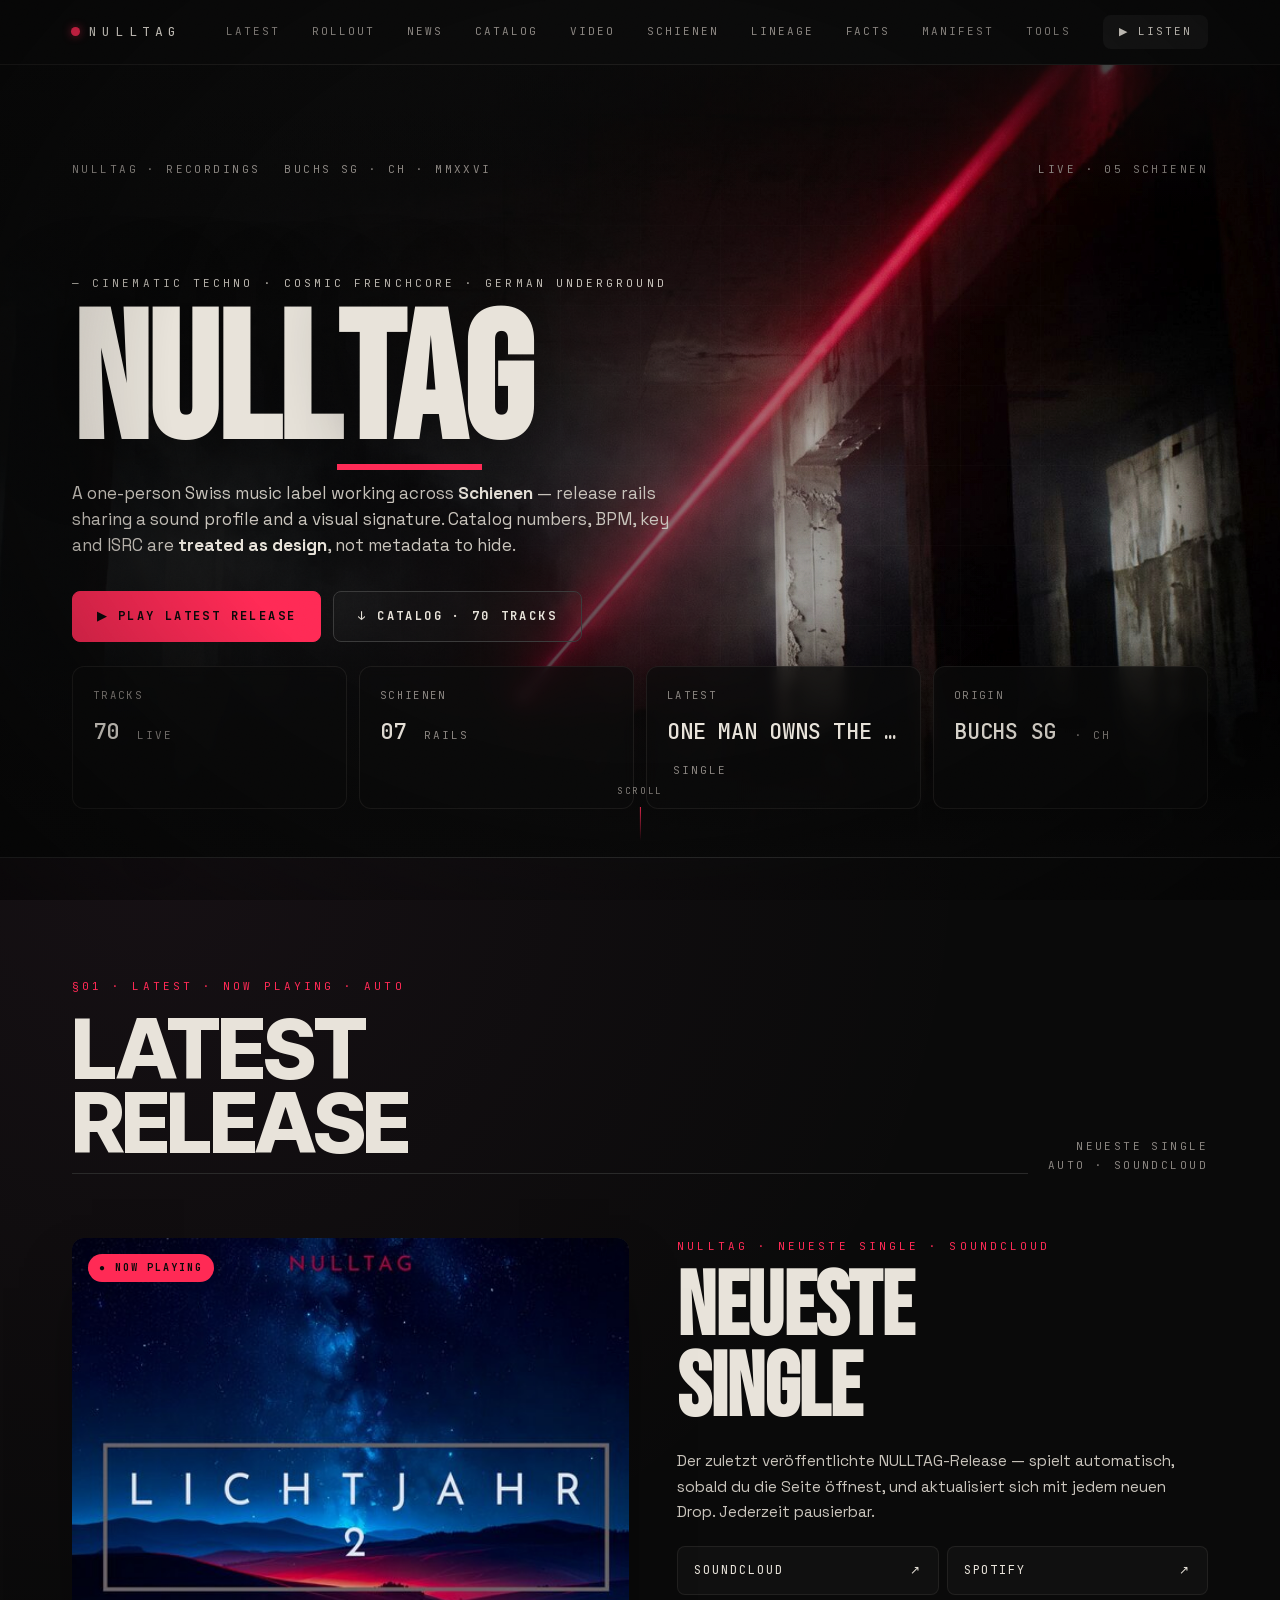
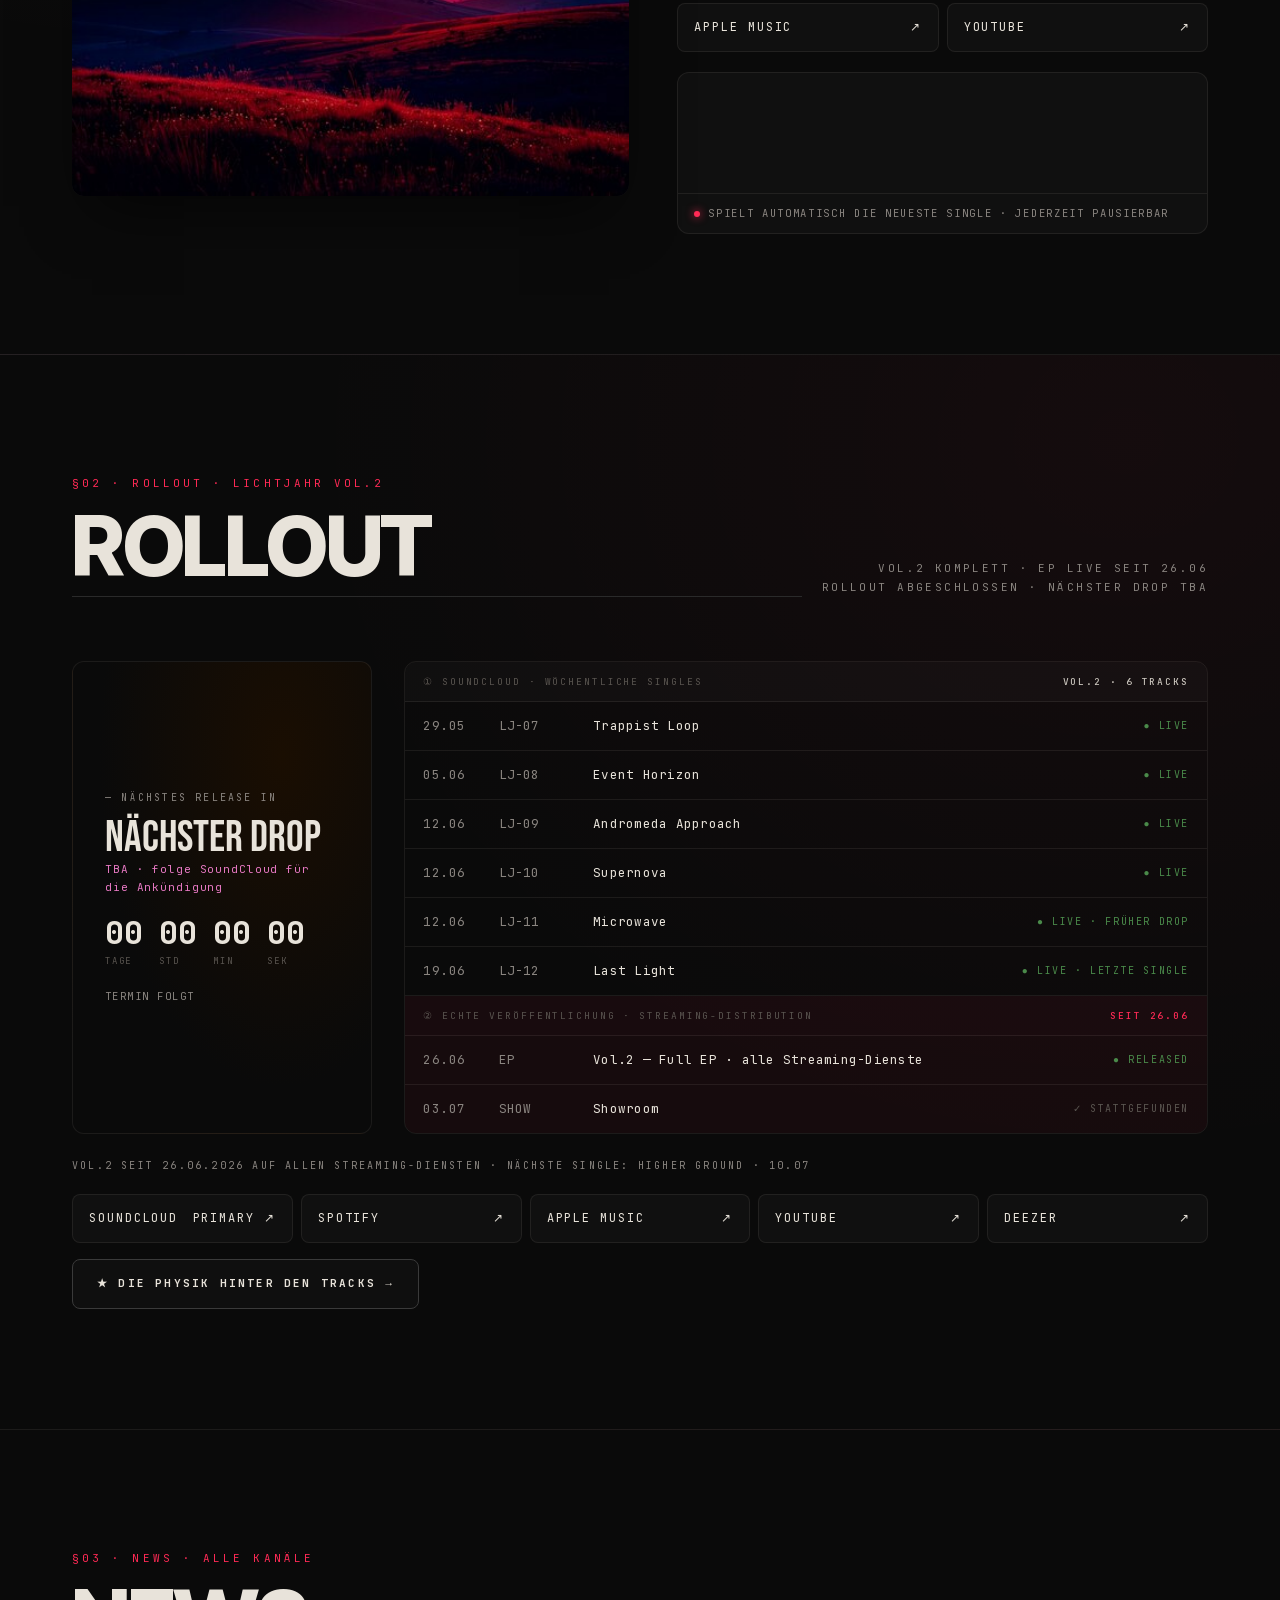
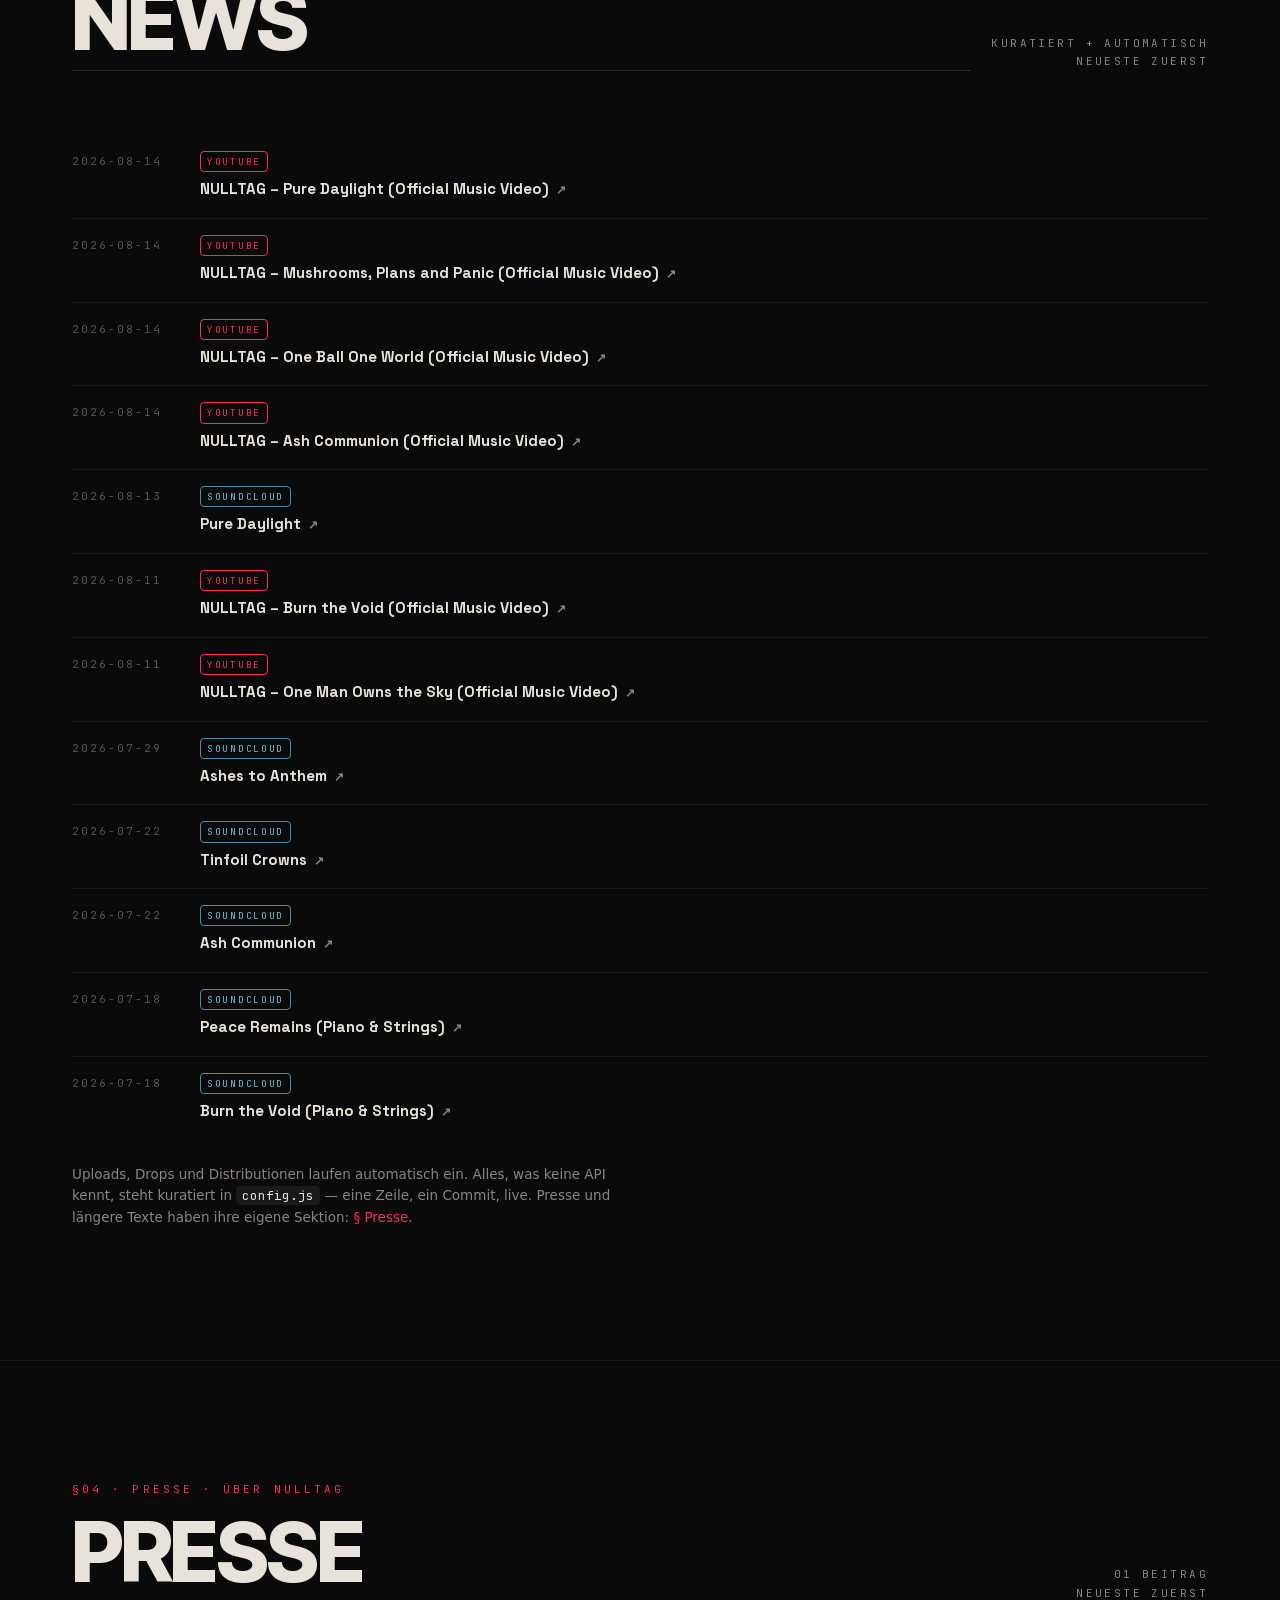
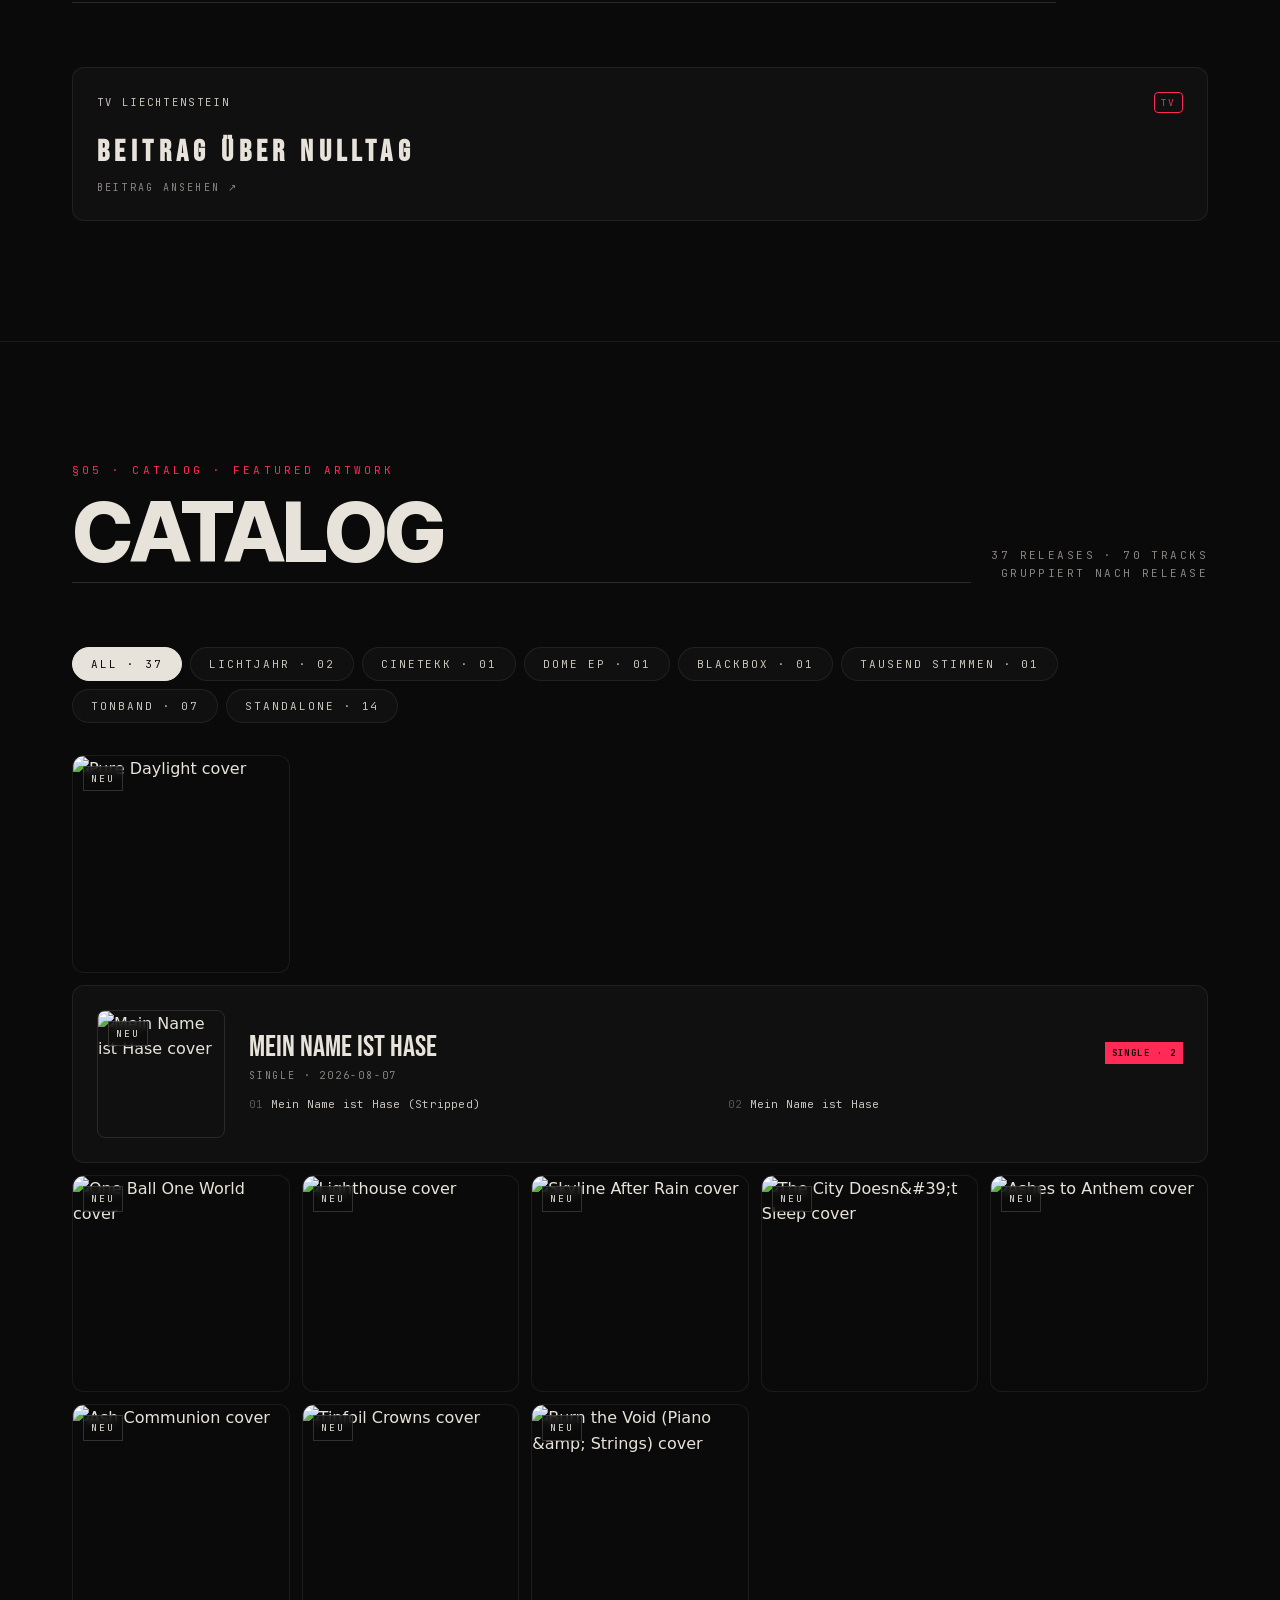
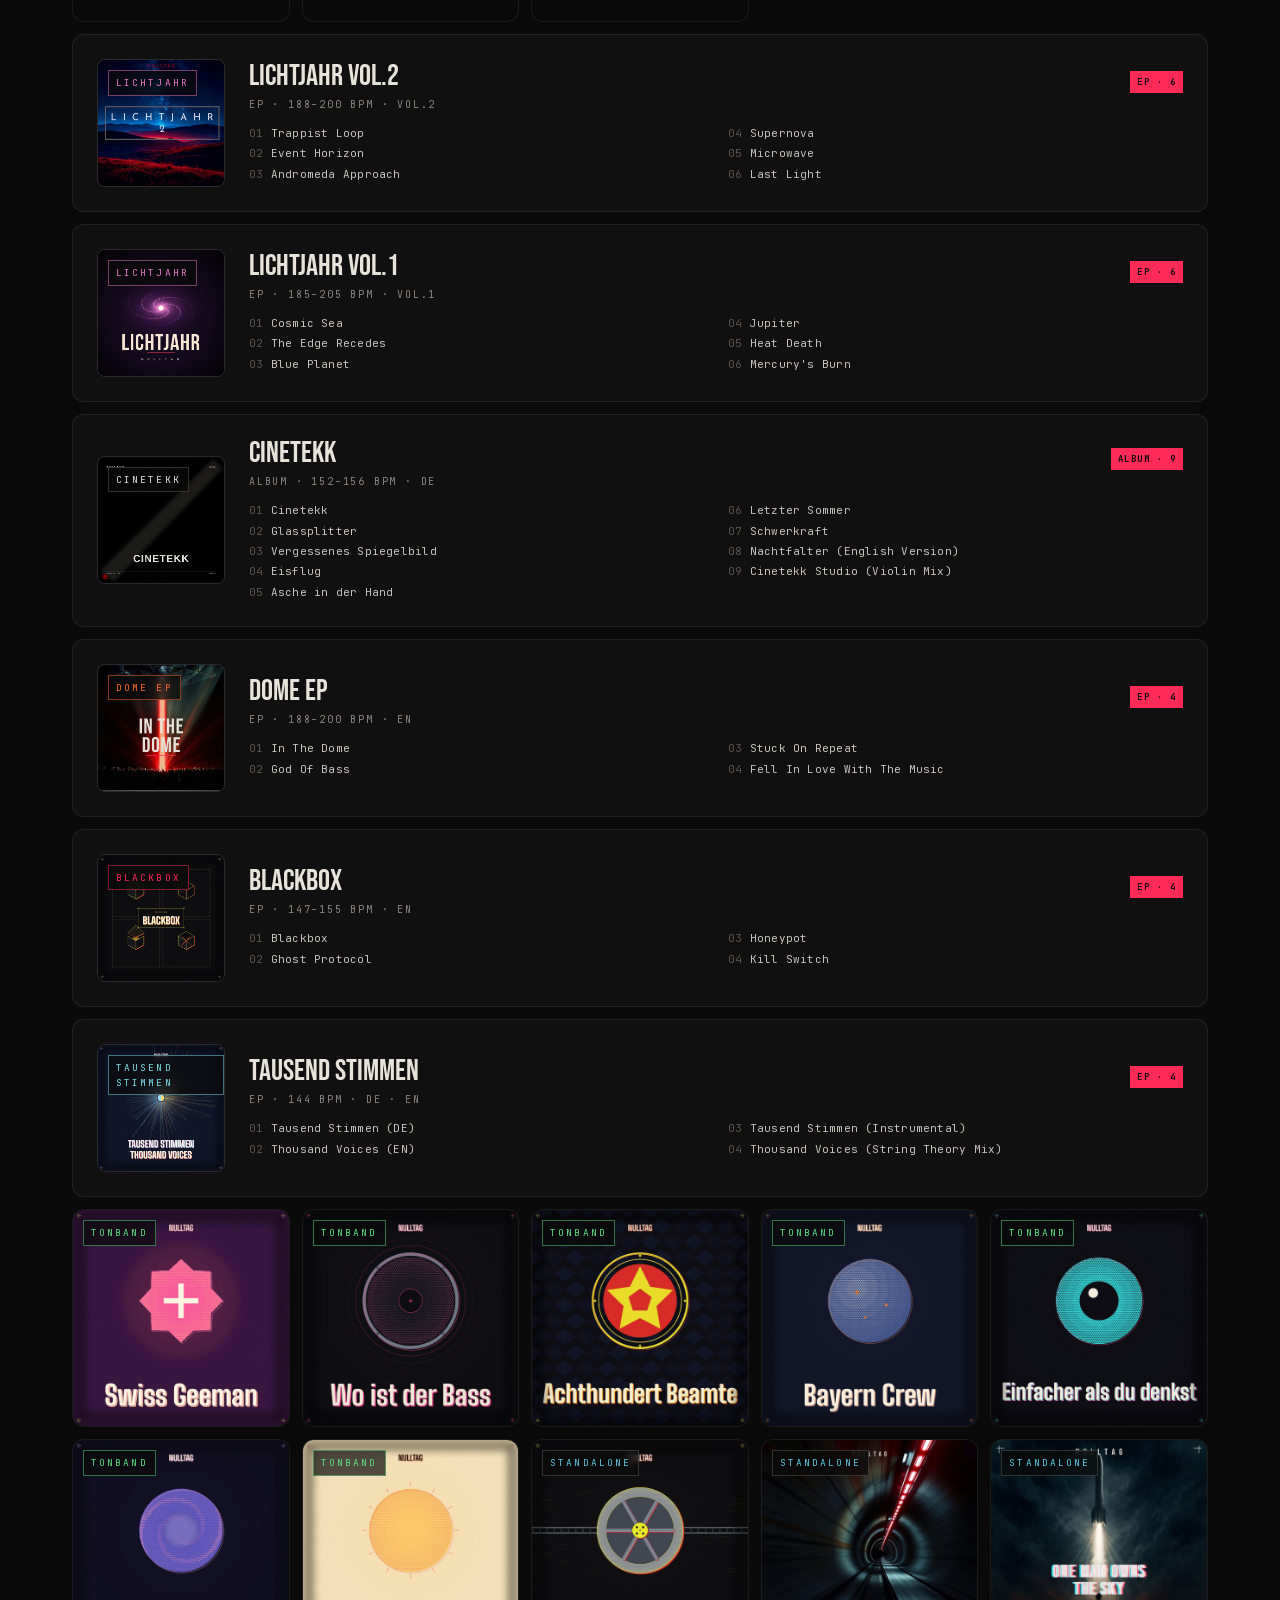
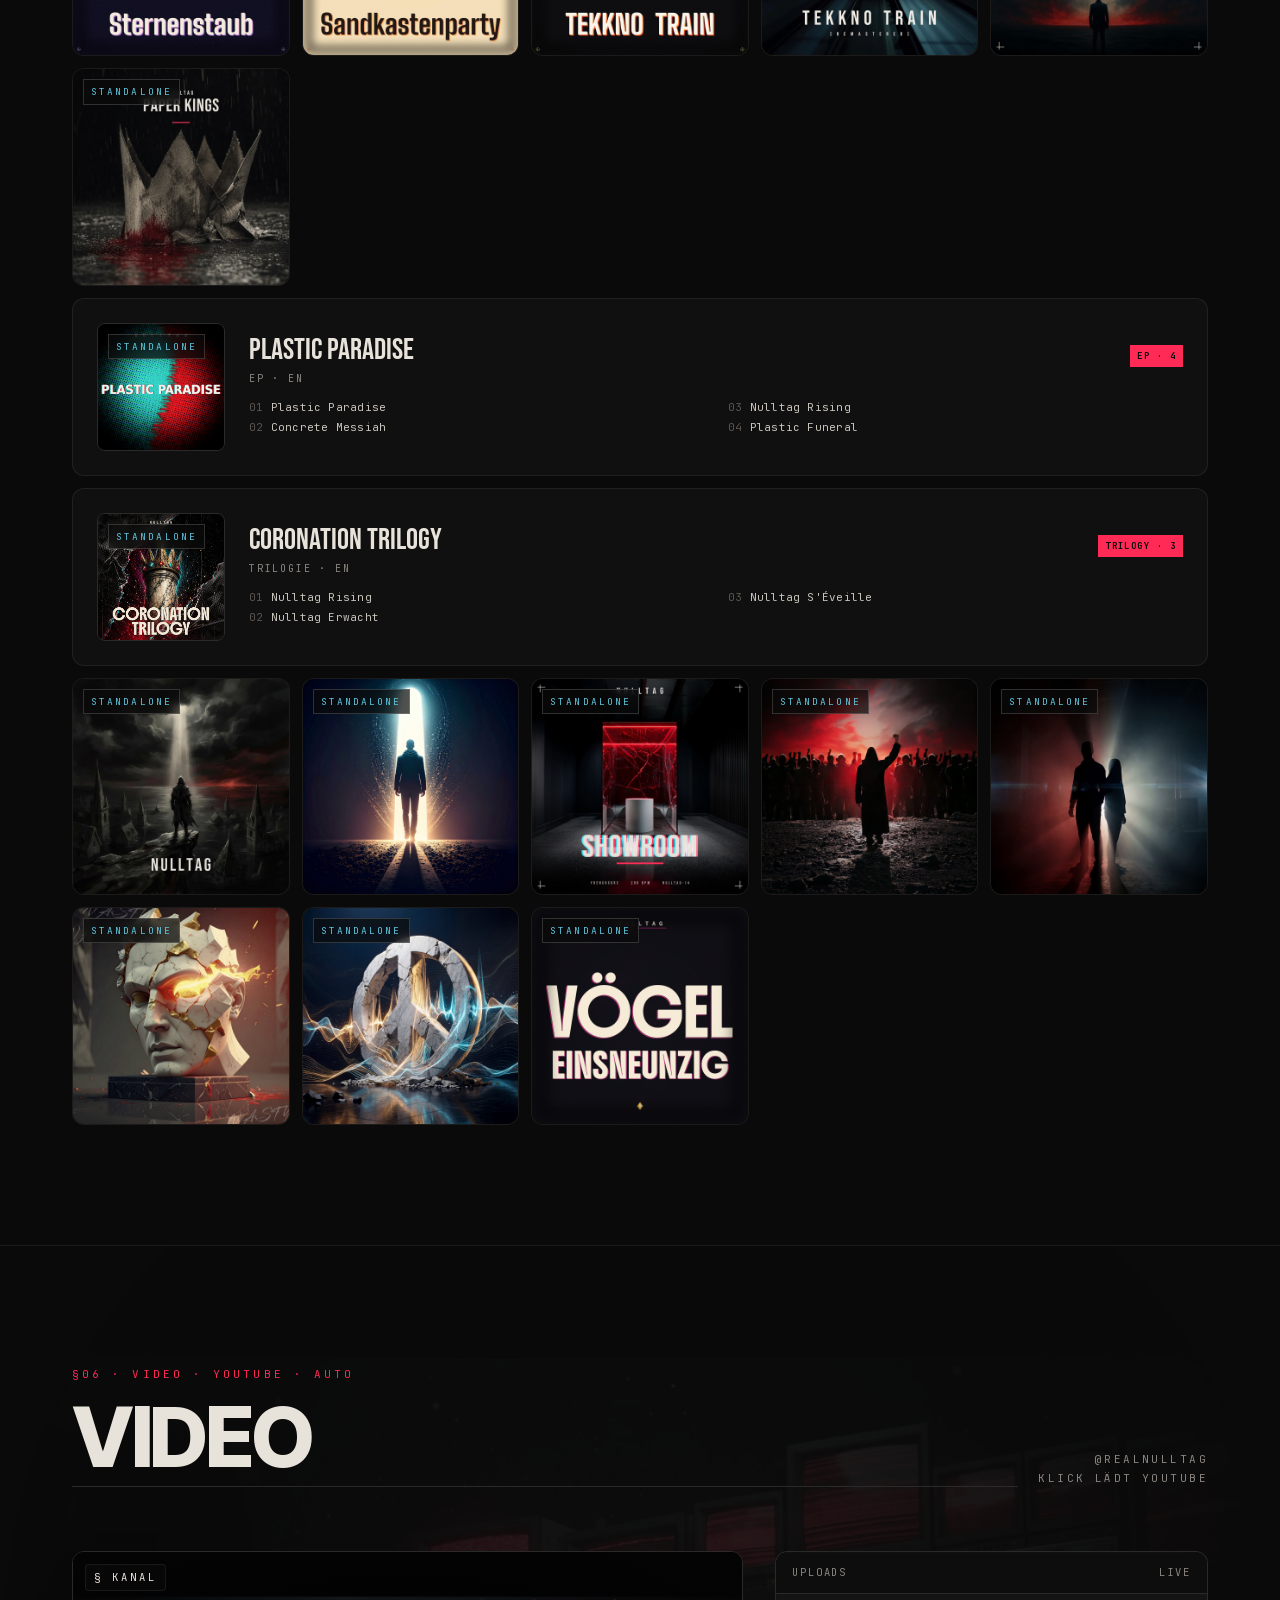
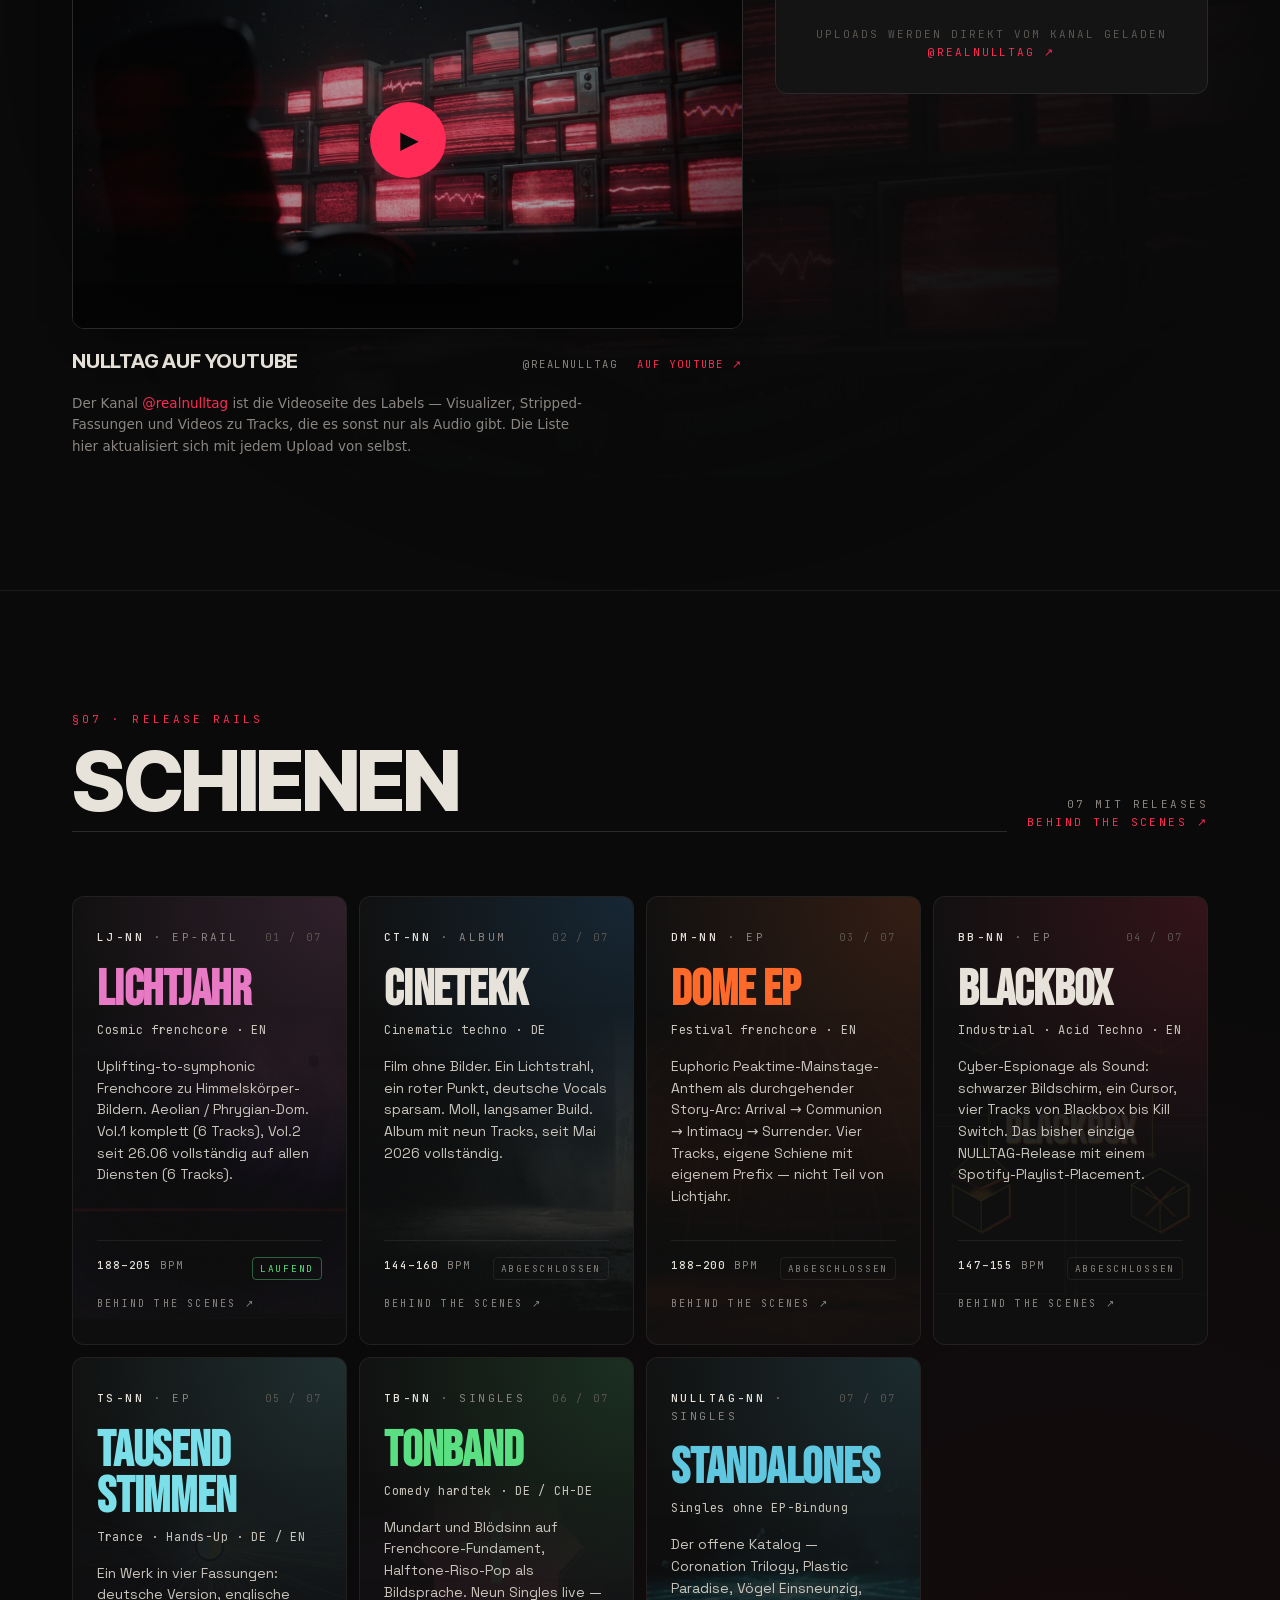
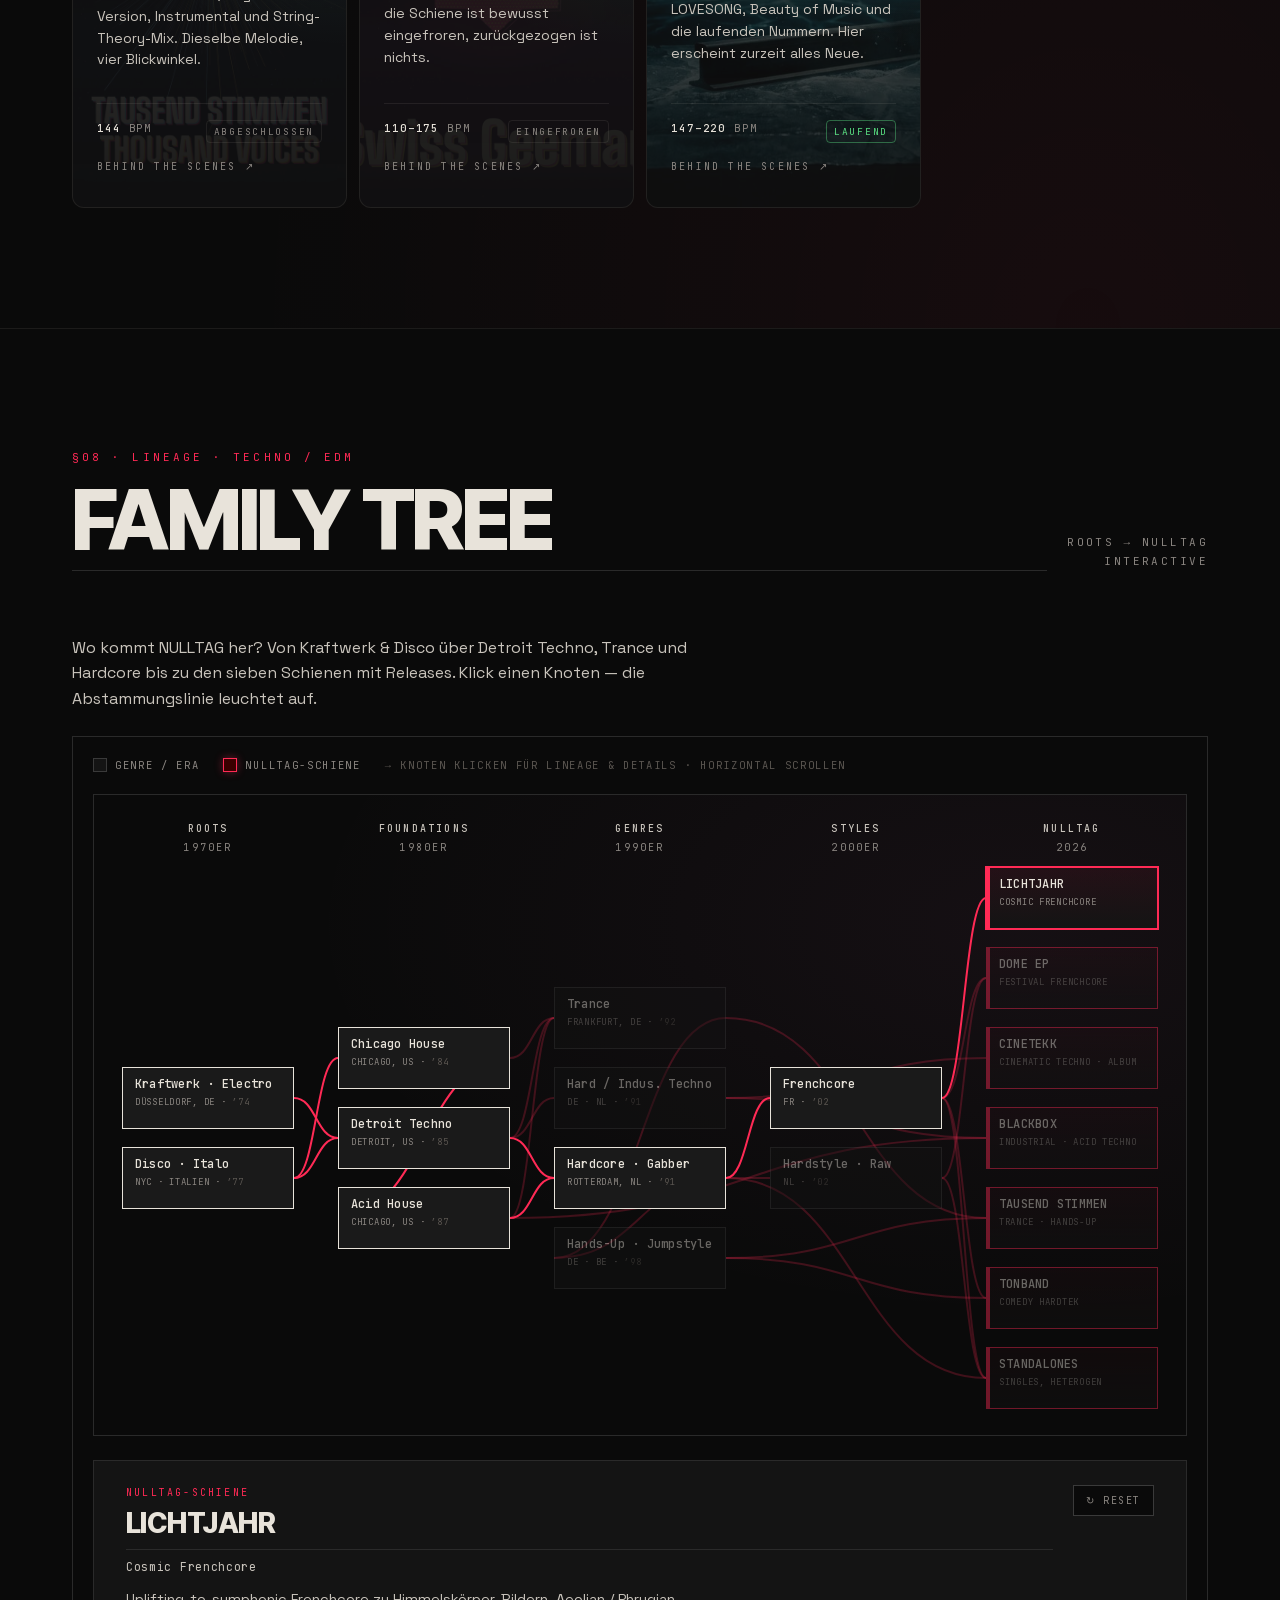
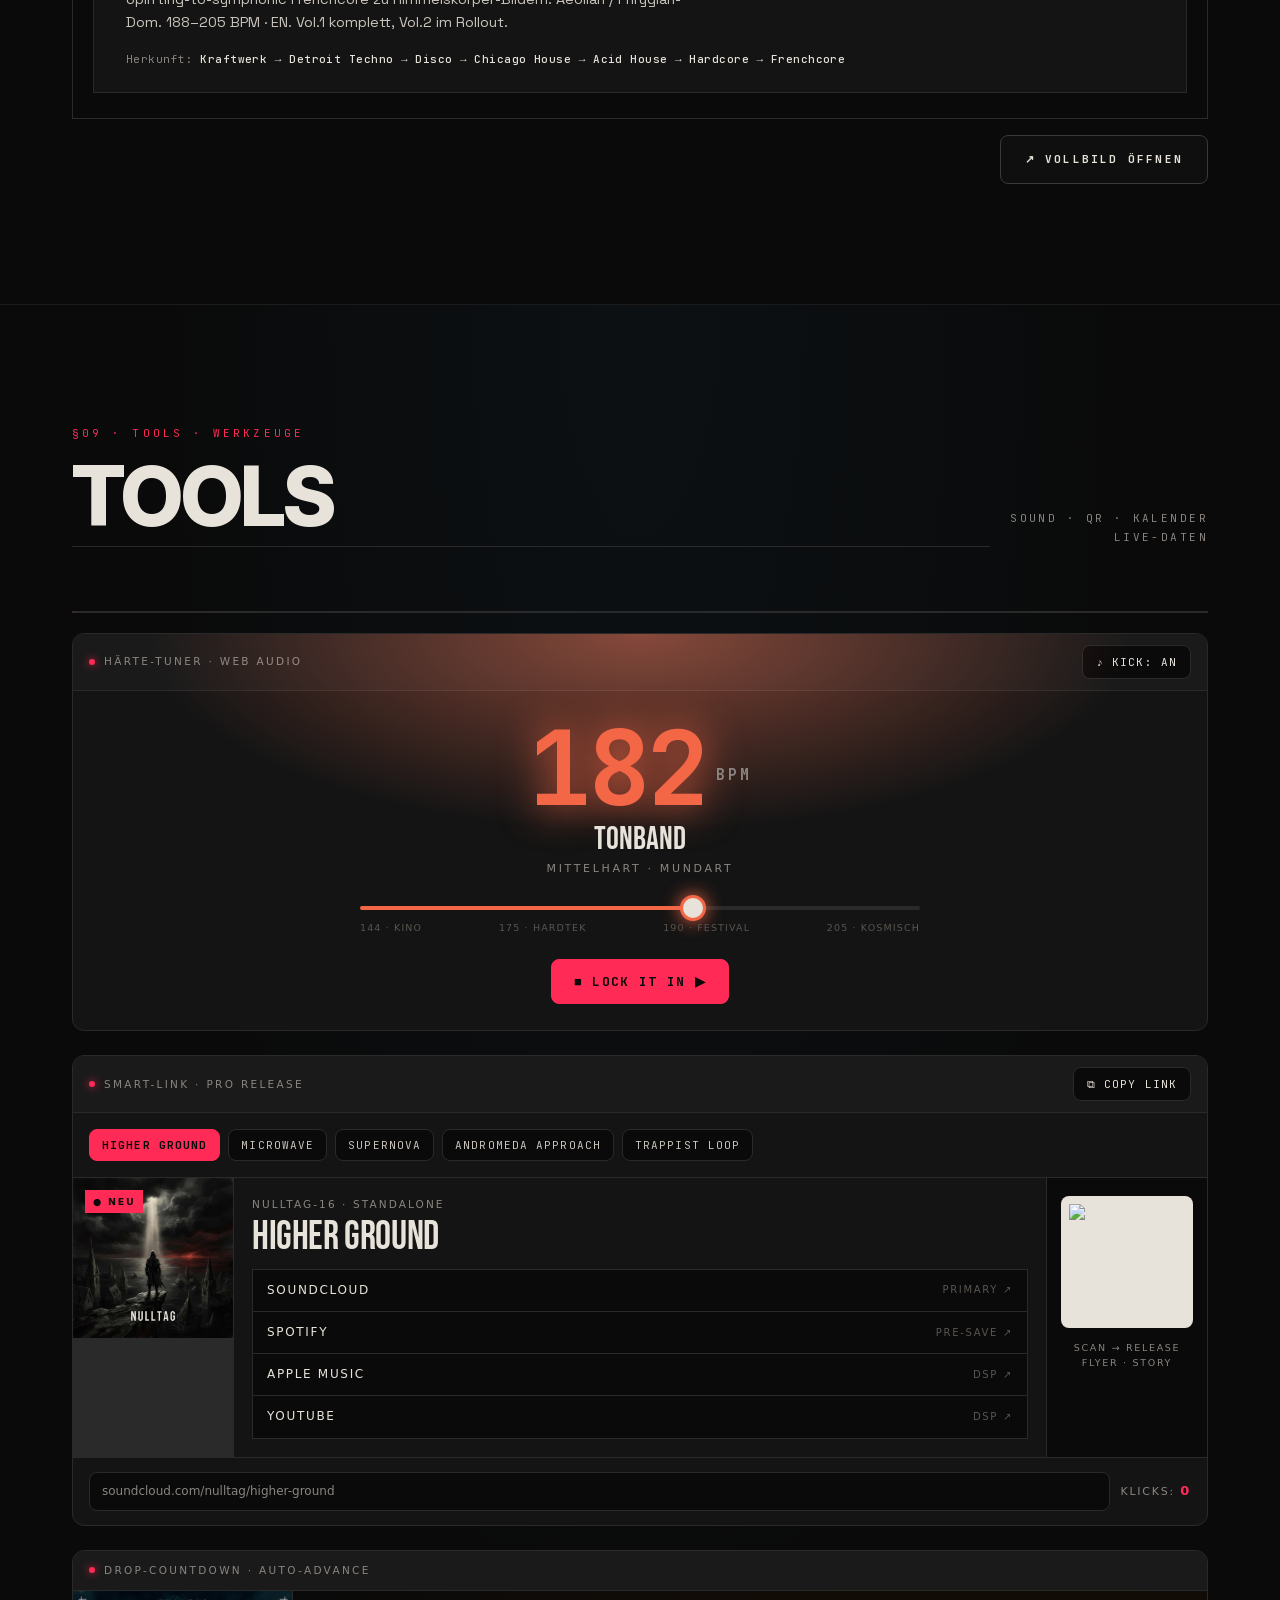
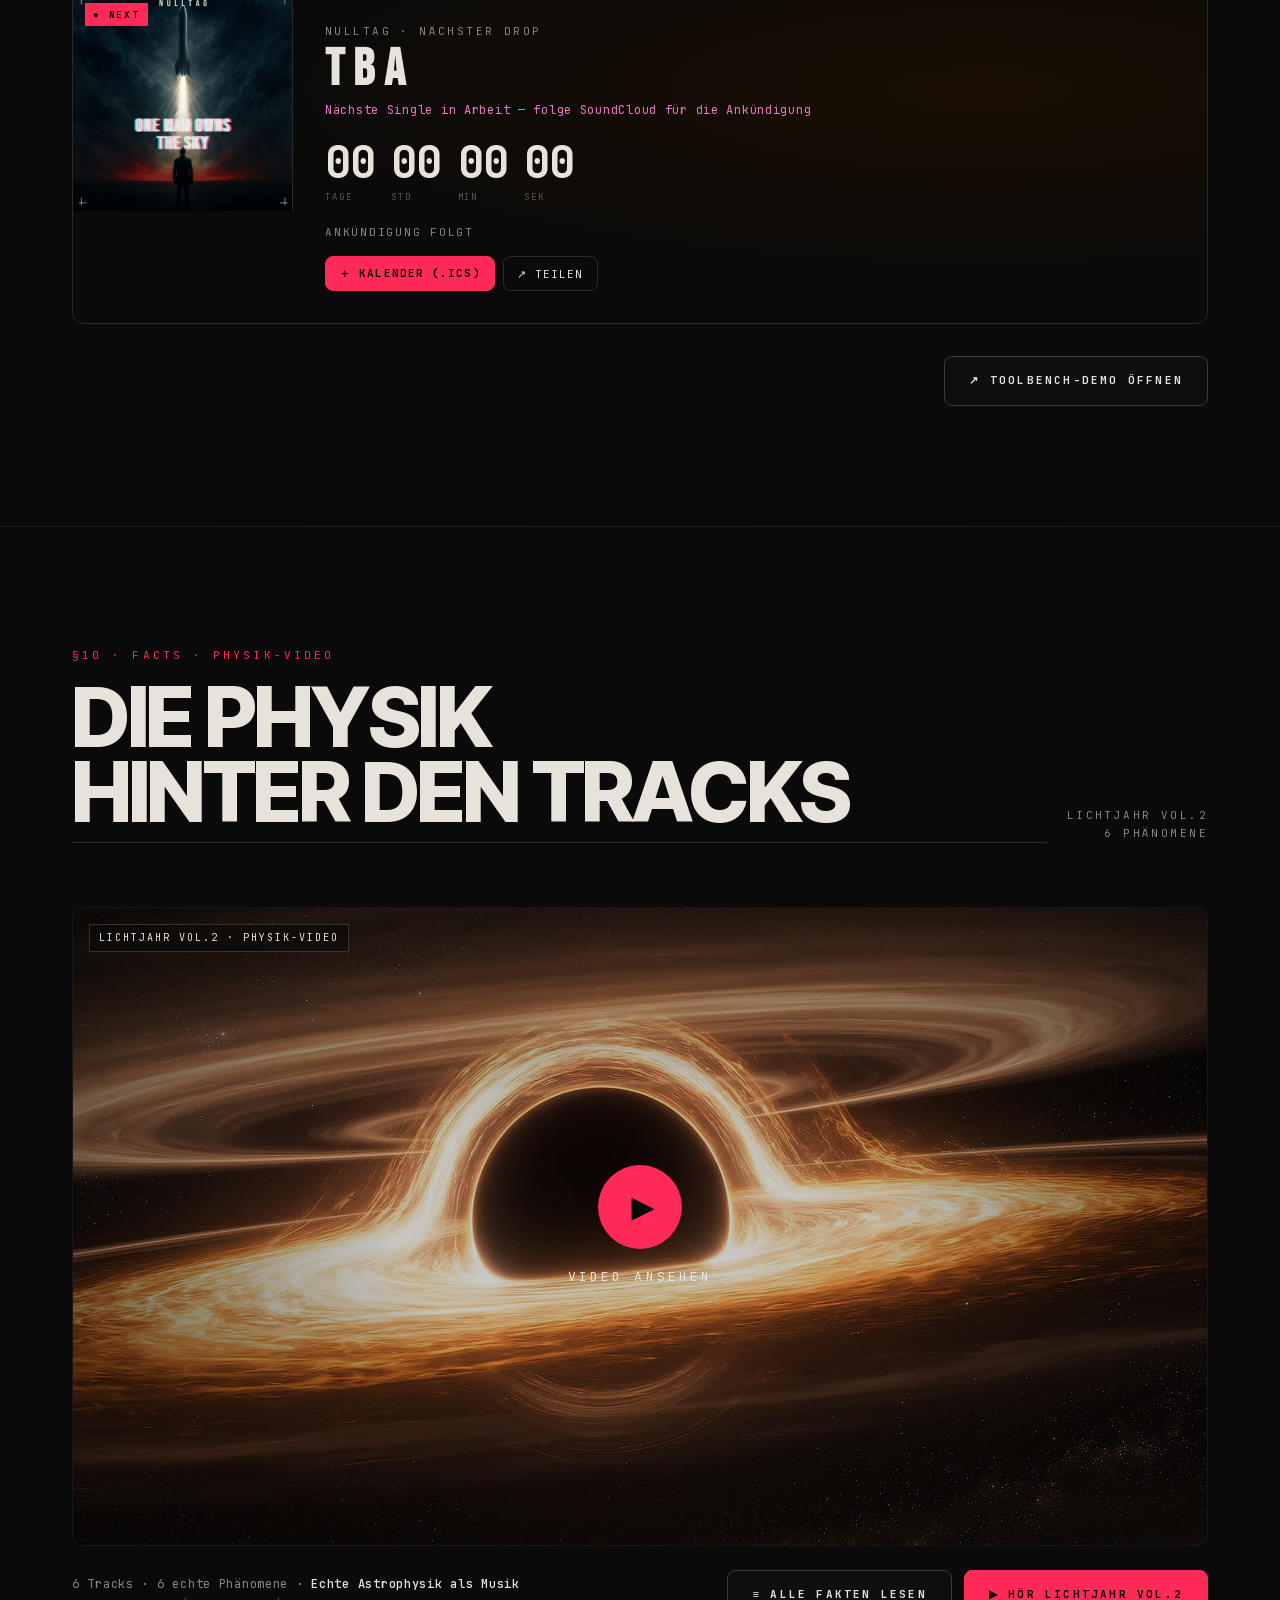
==== index.html @ f7ad594b "Presse: der Fernsehbeitrag von TV Liechtenstein Erster echter Eintrag in §PRESSE.  An facebook.com k" ====
<!doctype html>
<html lang="en">
<head>
<meta charset="utf-8" />
<meta name="viewport" content="width=device-width, initial-scale=1" />
<title>NULLTAG · music.nulltag.ch</title>
<meta name="description" content="NULLTAG — Swiss independent electronic music label. Cinematic techno · cosmic frenchcore · German underground from Buchs SG." />
<meta name="theme-color" content="#0a0a0a" />
<link rel="canonical" href="https://music.nulltag.ch" />
<link rel="icon" type="image/svg+xml" href="assets/avatar.svg" />
<link rel="apple-touch-icon" href="assets/avatar.svg" />
<meta property="og:title" content="NULLTAG — music.nulltag.ch" />
<meta property="og:description" content="Cinematic techno · cosmic frenchcore · German underground from Buchs SG." />
<meta property="og:type" content="music.album" />
<meta property="og:url" content="https://music.nulltag.ch" />
<meta property="og:image" content="https://music.nulltag.ch/assets/og-image.jpg" />
<meta property="og:image:type" content="image/jpeg" />
<meta property="og:image:width" content="1200" />
<meta property="og:image:height" content="630" />
<meta name="twitter:card" content="summary_large_image" />
<meta name="twitter:title" content="NULLTAG — music.nulltag.ch" />
<meta name="twitter:description" content="Cinematic techno · cosmic frenchcore · German underground from Buchs SG." />
<meta name="twitter:image" content="https://music.nulltag.ch/assets/og-image.jpg" />

<script type="application/ld+json">
{
  "@context": "https://schema.org",
  "@type": "MusicGroup",
  "name": "NULLTAG",
  "url": "https://music.nulltag.ch",
  "foundingLocation": "Buchs SG, Switzerland",
  "genre": ["Electronic", "Techno", "Frenchcore"],
  "sameAs": [
    "https://open.spotify.com/artist/5V17xFUuN6H4jqZNChnrdV",
    "https://music.apple.com/ch/album/plastic-paradise-ep/6769685431",
    "https://www.youtube.com/@realnulltag",
    "https://soundcloud.com/nulltag",
    "https://www.instagram.com/nulltag.ch/",
    "https://groover.co/de/band/profile/fd5c6b.nulltag/"
  ]
}
</script>

<link rel="stylesheet" href="fonts/fonts.css" />
<link rel="stylesheet" href="colors_and_type.css?v=3" />
<!-- Shared NULLTAG web layer — edited in nulltag-cd, vendored here. -->
<link rel="stylesheet" href="web.css?v=4" />
<script src="web.js?v=2" defer></script>
<!-- Curated content. Blocking on purpose: §03 renders CONFIG.updates on
     first paint, and the file is a few kB of literals. -->
<script src="config.js?v=2"></script>
<script src="https://cdn.jsdelivr.net/npm/gsap@3.15/dist/gsap.min.js" defer></script>
<script src="https://cdn.jsdelivr.net/npm/gsap@3.15/dist/ScrollTrigger.min.js" defer></script>
<style>
  html { scroll-behavior: smooth; }
  body { overflow-x: hidden; }
  *, *::before, *::after { box-sizing: border-box; }
  img { display: block; max-width: 100%; }

  .container { width: 100%; max-width: var(--site-max); margin: 0 auto; padding: 0 var(--s-7); }
  @media (max-width: 720px) { .container { padding: 0 var(--s-5); } }

  /* ===== top nav ===== */
  .nav { position: sticky; top: 0; z-index: 50; background: var(--glass); border-bottom: 1px solid var(--hairline); backdrop-filter: blur(14px) saturate(1.2); -webkit-backdrop-filter: blur(14px) saturate(1.2); }
  .nav__inner { display: flex; align-items: center; justify-content: space-between; height: 64px; }
  .nav__mark { display: inline-flex; align-items: center; gap: 10px; color: var(--bone); text-decoration: none; font-family: var(--font-mono); font-size: 13px; letter-spacing: var(--ls-mono-wide); text-transform: uppercase; }
  .nav__dot { width: 7px; height: 7px; border-radius: 999px; background: var(--tiefrot); box-shadow: 0 0 0 1px var(--tiefrot), 0 0 10px var(--tiefrot); animation: pulse 2.4s ease-in-out infinite; }
  @keyframes pulse { 0%,100% { opacity: 1; } 50% { opacity: 0.35; } }
  .nav__menu { display: flex; align-items: center; gap: var(--s-2); }
  .nav__menu a { color: var(--muted); font-family: var(--font-mono); font-size: 11px; letter-spacing: 0.18em; text-transform: uppercase; text-decoration: none; padding: 8px 12px; border-radius: var(--r-md); transition: color var(--t-base) var(--ease), background var(--t-base) var(--ease); }
  .nav__menu a:hover { color: var(--bone); background: var(--surface-2); text-decoration: none; }
  .nav__menu .nav__cta { color: var(--bone); background: var(--surface-2); padding: 8px 16px; margin-left: var(--s-3); }
  .nav__menu .nav__cta:hover { background: var(--tiefrot); color: var(--void); }
  @media (max-width: 720px) { .nav__menu a:not(.nav__cta) { display: none; } .nav__menu .nav__cta { margin-left: 0; } }

  /* ===== hero ===== */
  .hero { position: relative; min-height: 88vh; overflow: hidden; border-bottom: 1px solid var(--border); background: radial-gradient(ellipse at 78% 50%, #1a0e02 0%, #050505 55%, #020202 100%); }
  .hero__video { position: absolute; inset: 0; width: 100%; height: 100%; object-fit: cover; object-position: 70% 50%; opacity: 0.95; pointer-events: none; z-index: 0; }
  .hero__vignette { position: absolute; inset: 0; z-index: 1; pointer-events: none; background: linear-gradient(180deg, rgba(10,10,10,0.7) 0%, transparent 18%, transparent 75%, rgba(10,10,10,0.95) 100%), linear-gradient(90deg, rgba(10,10,10,0.9) 0%, rgba(10,10,10,0.78) 38%, rgba(10,10,10,0.34) 58%, transparent 78%); }
  /* The copy column runs to roughly 52% of the viewport, so the scrim has to
     hold that far — the hero plate's laser crosses exactly there and was
     cutting through the paragraph. Past 58% it clears, and the beam stays the
     brightest thing on the right where nothing is set.
     Below 900px there is no "right where nothing is set": the copy runs the
     full width and the beam runs straight through it, so the scrim goes
     vertical and simply damps the whole plate. */
  @media (max-width: 900px) {
    .hero__vignette { background: linear-gradient(180deg, rgba(10,10,10,0.72) 0%, rgba(10,10,10,0.5) 26%, rgba(10,10,10,0.72) 62%, rgba(10,10,10,0.95) 100%); }
  }
  .hero__grid { position: absolute; inset: 0; z-index: 1; pointer-events: none; background-image: linear-gradient(rgba(255,255,255,0.025) 1px, transparent 1px), linear-gradient(90deg, rgba(255,255,255,0.025) 1px, transparent 1px); background-size: 80px 80px; mask-image: radial-gradient(ellipse at center, black 30%, transparent 75%); }
  /* padding-block, NICHT die padding-Kurzform: .hero__inner ist zugleich
     .container, und die Kurzform loeschte dessen seitliche Polsterung.
     Auf dem Desktop faellt das nicht auf, weil die auto-Raender des
     Containers ohnehin Platz lassen — auf 390px klebte der Text am Rand. */
  .hero__inner { position: relative; z-index: 2; min-height: 88vh; display: grid; grid-template-rows: 1fr auto auto; padding-block: 96px var(--s-8); gap: var(--s-6); }
  .hero__top { display: flex; justify-content: space-between; align-items: flex-start; color: var(--muted); font-family: var(--font-mono); font-size: 11px; letter-spacing: 0.22em; text-transform: uppercase; }
  .hero__top .corners { display: flex; gap: var(--s-6); }
  .hero__title { font-family: var(--font-display); font-size: clamp(64px, 14vw, 220px); line-height: 0.82; letter-spacing: -0.01em; color: var(--bone); margin: 0; text-shadow: 0 0 80px rgba(0,0,0,0.5); }
  /* The accent rule under "TAG" is anchored to an inline-BLOCK em on purpose.
     As a plain inline box the em inherits the h1's 0.82 line-height, so its
     box overflows ~37px past the title at desktop size and `bottom: -0.14em`
     landed the rule in the middle of the paragraph below, reading as a
     strikethrough. An inline-block's bottom edge sits on the baseline, which
     is where a rule under the word belongs at every width.
     Height in em too, so it does not thin out to a hair at 220px. */
  .hero__title em { font-style: normal; position: relative; display: inline-block; vertical-align: baseline; }
  .hero__title em::after { content: ""; position: absolute; left: 0; right: 25%; bottom: -0.06em; height: 0.035em; min-height: 3px; background: var(--tiefrot); }
  .hero__sub { max-width: 620px; color: var(--bone-dim); font-family: var(--font-grotesk); font-size: 17px; line-height: 1.55; margin: var(--s-5) 0 0; }
  .hero__sub b { color: var(--bone); font-weight: 600; }
  .hero__cta { display: flex; align-items: center; gap: var(--s-3); flex-wrap: wrap; margin-top: var(--s-7); }
  .btn-hero { display: inline-flex; align-items: center; gap: 10px; padding: 15px 24px; background: var(--tiefrot); color: var(--void); border: 1px solid var(--tiefrot); border-radius: var(--r-md); font-family: var(--font-mono); font-size: 12px; letter-spacing: 0.2em; text-transform: uppercase; text-decoration: none; font-weight: 700; transition: transform var(--t-base) var(--ease), background var(--t-base) var(--ease), border-color var(--t-base) var(--ease); }
  .btn-hero:hover { background: var(--bone); border-color: var(--bone); color: var(--void); text-decoration: none; transform: translateY(-1px); }
  .btn-hero--ghost { background: rgba(255,255,255,0.02); color: var(--bone); border-color: var(--border-warm); }
  .btn-hero--ghost:hover { background: var(--surface-2); border-color: var(--bone); color: var(--bone); transform: translateY(-1px); }
  .hero__meta { display: grid; grid-template-columns: repeat(4, minmax(0,1fr)); gap: var(--s-3); }
  .hero__meta .cell { background: var(--glass); border: 1px solid var(--hairline); border-radius: var(--r-lg); padding: var(--s-5) var(--s-5) var(--s-6); backdrop-filter: blur(6px); -webkit-backdrop-filter: blur(6px); transition: border-color var(--t-base) var(--ease); }
  .hero__meta .cell:hover { border-color: var(--border-warm); }
  .hero__meta .k { color: var(--muted); font-family: var(--font-mono); font-size: 10.5px; letter-spacing: 0.22em; text-transform: uppercase; margin-bottom: 10px; }
  .hero__meta .v { color: var(--bone); font-family: var(--font-mono); font-size: 22px; font-weight: 500; letter-spacing: -0.01em; }
  .hero__meta .v small { color: var(--muted); font-size: 11px; letter-spacing: 0.18em; text-transform: uppercase; margin-left: 6px; font-weight: 400; }
  /* ---------- Handy-Hero ----------
     Es gab hier zwei Mobile-Bloecke, die sich widersprachen: dieser setzte
     die CTAs auf eine Spalte, ein zweiter weiter unten machte daraus wieder
     ein 1fr-1fr-Raster und schrumpfte die Wortmarke auf 34px. Ergebnis auf
     dem Geraet: zwei gequetschte Buttons, die ueber drei Zeilen umbrachen,
     und ein Wortmarken-Schriftzug, der kleiner wirkte als der Fliesstext
     darunter. Es gibt jetzt nur noch diesen Block. */
  @media (max-width: 720px) {
    .hero { min-height: 0; }
    /* Die 1fr-Zeile schob den Inhalt ans untere Ende und hinterliess oben
       ein knappes Drittel Bildschirm Leere. Auf dem Handy zaehlt der obere
       Bildschirmrand, nicht die vertikale Mitte. */
    .hero__inner { min-height: 0; grid-template-rows: auto auto auto; padding-block: var(--s-6) var(--s-8); gap: var(--s-6); }
    /* Drei Zeilen weitgesperrtes Mono waren oben nur Rauschen. Enger
       gesperrt und kleiner passt jede Zeile einmal quer. */
    .hero__top { flex-direction: column; gap: 4px; font-size: 9.5px; letter-spacing: 0.14em; }
    .hero__top .corners { flex-direction: column; gap: 4px; }
    .hero__title { font-size: clamp(56px, 16vw, 88px); letter-spacing: -0.03em; }
    .hero__sub { font-size: 15px; line-height: 1.5; margin-top: var(--s-4); }
    /* Eine Spalte. Zwei nebeneinander heisst bei 390px drei Zeilen Umbruch
       pro Button — und der Trenner faellt allein auf die letzte. */
    .hero__cta { display: flex; flex-direction: column; align-items: stretch; gap: var(--s-3); margin-top: var(--s-6); }
    .btn-hero { justify-content: center; text-align: center; padding: 16px 20px; }
    .hero__meta { grid-template-columns: 1fr 1fr; }
  }

  /* ===== sections ===== */
  section.s { padding: var(--s-11) 0; border-bottom: 1px solid var(--hairline); position: relative; }
  .s__head { display: grid; grid-template-columns: minmax(0,1fr) auto; align-items: end; gap: var(--s-5); margin-bottom: var(--s-9); }
  .s__num { font-family: var(--font-mono); font-size: 11px; letter-spacing: 0.28em; text-transform: uppercase; color: var(--tiefrot); margin-bottom: var(--s-4); }
  .s__title { font-family: var(--font-brutal); font-weight: 800; font-size: clamp(40px, 6.5vw, 88px); line-height: 0.9; letter-spacing: -0.03em; text-transform: uppercase; margin: 0; color: var(--bone); }
  .s__meta { font-family: var(--font-mono); font-size: 11px; letter-spacing: 0.22em; text-transform: uppercase; color: var(--muted); text-align: right; line-height: 1.7; }
  @media (max-width: 720px) { section.s { padding: var(--s-10) 0; } .s__head { grid-template-columns: 1fr; align-items: start; } .s__meta { text-align: left; } }

  /* ===== latest ===== */
  .latest { display: grid; grid-template-columns: minmax(0, 1.05fr) minmax(0, 1fr); gap: var(--s-8); align-items: start; }
  .latest__cover { display: block; position: relative; aspect-ratio: 1/1; border-radius: var(--r-lg); box-shadow: var(--shadow-cover); overflow: hidden; background: var(--code-bg); }
  .latest__cover img { width: 100%; height: 100%; object-fit: cover; }
  .latest__cover .pin { position: absolute; top: 16px; left: 16px; background: var(--tiefrot); color: var(--void); padding: 6px 11px; border-radius: var(--r-pill); font-family: var(--font-mono); font-size: 10px; letter-spacing: 0.2em; text-transform: uppercase; font-weight: 700; }
  .latest__cat { color: var(--tiefrot); font-family: var(--font-mono); font-size: 11px; letter-spacing: 0.28em; text-transform: uppercase; margin-bottom: var(--s-3); }
  .latest__title { font-family: var(--font-display); font-size: clamp(48px, 7vw, 108px); line-height: 0.9; letter-spacing: -0.005em; margin: 0 0 var(--s-4); color: var(--bone); text-transform: uppercase; }
  .latest__meta { display: flex; flex-wrap: wrap; gap: 0; border-top: 1px solid var(--hairline); border-bottom: 1px solid var(--hairline); margin: var(--s-5) 0; }
  .latest__meta > div { flex: 1 1 calc(50% - 1px); padding: 14px 16px 14px 0; border-right: 1px solid var(--hairline); }
  .latest__meta > div:last-child { border-right: 0; }
  .latest__meta .k { font-family: var(--font-mono); font-size: 10px; color: var(--muted); letter-spacing: 0.22em; text-transform: uppercase; margin-bottom: 4px; }
  .latest__meta .v { font-family: var(--font-mono); font-size: 14px; color: var(--bone); letter-spacing: 0.04em; }
  .latest__desc { font-family: var(--font-grotesk); font-size: 15.5px; line-height: 1.65; color: var(--bone-dim); max-width: 56ch; margin: var(--s-5) 0; }
  .latest__desc em { color: var(--bone-dim); font-style: italic; }
  .latest__platforms { display: grid; grid-template-columns: repeat(2, 1fr); gap: var(--s-2); margin-top: var(--s-5); }
  .latest__platforms a { background: var(--surface); border: 1px solid var(--hairline); border-radius: var(--r-md); color: var(--bone); padding: 14px 16px; text-decoration: none; font-family: var(--font-mono); font-size: 12px; letter-spacing: 0.16em; text-transform: uppercase; display: flex; align-items: center; justify-content: space-between; transition: background var(--t-base) var(--ease), border-color var(--t-base) var(--ease), color var(--t-base) var(--ease); }
  .latest__platforms a:hover { background: var(--surface-2); border-color: var(--border-warm); color: var(--tiefrot); text-decoration: none; }
  .latest__player { margin-top: var(--s-5); border: 1px solid var(--hairline); border-radius: var(--r-lg); overflow: hidden; background: var(--surface); }
  .latest__player iframe { width: 100%; height: 120px; display: block; }
  .latest__player-note { display: flex; align-items: center; gap: 8px; padding: 11px 16px; border-top: 1px solid var(--hairline); color: var(--muted); font-family: var(--font-mono); font-size: 10.5px; letter-spacing: 0.16em; text-transform: uppercase; }
  .latest__player-note .dot { width: 6px; height: 6px; border-radius: 50%; background: var(--tiefrot); box-shadow: 0 0 8px var(--tiefrot); animation: pulse-dot 1.8s ease-in-out infinite; }
  @keyframes pulse-dot { 0%,100%{ opacity: 1; } 50%{ opacity: .35; } }
  @media (max-width: 880px) { .latest { grid-template-columns: 1fr; gap: var(--s-6); } }

  /* ===== catalog ===== */
  /* Basis (Flex, Umbruch, Abstand) kommt aus .nt-swipe in web.css. */
  .filters { margin-bottom: var(--s-7); }
  /* kein flex hier — .nt-swipe setzt es, und ein lokales flex-shrink:1
     wuerde die Chips gegen die Wischleiste zusammendruecken. */
  .filters button { appearance: none; background: var(--surface); border: 1px solid var(--hairline); border-radius: var(--r-pill); color: var(--bone-dim); padding: 9px 18px; font-family: var(--font-mono); font-size: 11px; letter-spacing: 0.18em; text-transform: uppercase; cursor: pointer; transition: color var(--t-base) var(--ease), background var(--t-base) var(--ease), border-color var(--t-base) var(--ease); }
  .filters button:hover { color: var(--bone); border-color: var(--border-warm); background: var(--surface-2); }
  .filters button.active { color: var(--void); background: var(--bone); border-color: var(--bone); }
  .filters button[data-rail="LJ"].active { background: var(--cosmic-glow); border-color: var(--cosmic-glow); color: var(--void); }
  .filters button[data-rail="DM"].active { background: var(--glut-glow); border-color: var(--glut-glow); color: var(--void); }
  .filters button[data-rail="TS"].active { background: var(--eisflug-glow); border-color: var(--eisflug-glow); color: var(--void); }
  .filters button[data-rail="TB"].active { background: var(--giftgrun-glow); border-color: var(--giftgrun-glow); color: var(--void); }
  .filters button[data-rail="ST"].active { background: var(--cold-blue); border-color: var(--cold-blue); color: var(--void); }
  .catalog { display: grid; grid-template-columns: repeat(auto-fill, minmax(200px, 1fr)); gap: var(--s-3); }

  /* ---------- Katalog auf dem Handy ----------
     Zwei Befunde aus dem Geraetetest:
     1. Die Filterzeile brach auf drei Zeilen um und schob den Katalog aus
        dem Bild. Sie wird zur Wischleiste: eine Zeile, horizontal
        scrollbar, randlos bis an die Displaykante — damit sieht man, dass
        es rechts weitergeht, statt es zu erraten.
     2. minmax(200px,1fr) ergibt bei 390px genau EINE Kachel pro Reihe.
        Ein Katalog, den man nur einzeln durchscrollen kann, ist keine
        Uebersicht. Zwei Spalten halbieren den Weg und zeigen Nachbarn. */
  /* Die Wischleiste selbst steht als .nt-swipe in web.css — sie ist kein
     Katalog-Detail, sondern ein Muster, das jede Chip-Zeile auf jeder
     NULLTAG-Seite braucht. Hier bleibt nur, was wirklich der Katalog ist. */
  @media (max-width: 720px) {
    .filters { -webkit-overflow-scrolling: touch; }
    .catalog { grid-template-columns: 1fr 1fr; gap: var(--s-2); }
  }
  .cat { position: relative; background: var(--void); aspect-ratio: 1/1; display: block; overflow: hidden; text-decoration: none; color: var(--bone); border-radius: var(--r-lg); border: 1px solid var(--hairline); }
  .cat img { width: 100%; height: 100%; object-fit: cover; transition: transform 600ms var(--ease), filter 300ms var(--ease); }
  .cat:hover img { transform: scale(1.04); filter: brightness(0.45); }
  .cat__rail { position: absolute; top: 10px; left: 10px; font-family: var(--font-mono); font-size: 9.5px; letter-spacing: 0.22em; text-transform: uppercase; color: var(--bone); padding: 4px 7px; background: rgba(10,10,10,0.7); border: 1px solid rgba(232,227,218,0.18); backdrop-filter: blur(4px); }
  .cat__rail[data-rail="LJ"] { color: var(--cosmic-glow); border-color: rgba(232,121,196,0.5); }
  .cat__rail[data-rail="DM"] { color: var(--glut-glow); border-color: rgba(255,106,42,0.5); }
  .cat__rail[data-rail="ST"] { color: var(--cold-blue); }
  .cat__rail[data-rail="BB"] { color: var(--tiefrot); border-color: rgba(255,42,85,0.5); }
  .cat__rail[data-rail="TS"] { color: var(--eisflug-glow); border-color: rgba(122,223,232,0.5); }
  .cat__rail[data-rail="TB"] { color: var(--giftgrun-glow); border-color: rgba(90,224,130,0.5); }
  .cat__info { position: absolute; left: 0; right: 0; bottom: 0; padding: var(--s-4); background: linear-gradient(0deg, rgba(5,5,5,0.95) 30%, transparent 100%); opacity: 0; transform: translateY(8px); transition: all 250ms var(--ease); }
  .cat:hover .cat__info { opacity: 1; transform: translateY(0); }
  .cat__title { font-family: var(--font-display); font-size: 24px; line-height: 0.95; text-transform: uppercase; margin: 0 0 6px; color: var(--bone); }
  .cat__m { font-family: var(--font-mono); font-size: 10px; letter-spacing: 0.18em; text-transform: uppercase; color: var(--muted); }
  .cat__count { position: absolute; top: 10px; right: 10px; font-family: var(--font-mono); font-size: 9px; letter-spacing: 0.16em; text-transform: uppercase; color: var(--void); background: var(--tiefrot); padding: 4px 7px; font-weight: 700; }
  /* grouped release (EP / album / trilogy): full-width card, cover + always-visible indented tracklist */
  .cat--rel { grid-column: 1 / -1; aspect-ratio: auto; background: var(--surface); display: grid; grid-template-columns: clamp(92px,22vw,128px) minmax(0,1fr); gap: var(--s-6); align-items: center; padding: var(--s-6); }
  .cat--rel .rel__cover { border-radius: var(--r-md); }
  .cat--rel:hover { transform: none; }
  .cat--rel .rel__cover { position: relative; display: block; aspect-ratio: 1/1; overflow: hidden; border: 1px solid var(--border); }
  .cat--rel:hover .rel__cover img { transform: scale(1.04); filter: brightness(0.6); }
  .cat--rel .rel__body { min-width: 0; }
  .cat--rel .rel__head { display: flex; align-items: baseline; justify-content: space-between; gap: var(--s-4); margin-bottom: 4px; }
  .cat--rel .cat__title { font-size: clamp(22px,4.5vw,30px); margin: 0; }
  .cat--rel:hover .cat__title { color: var(--tiefrot); }
  .cat--rel .cat__count { position: static; flex: 0 0 auto; }
  .cat--rel .cat__m { display: block; margin: 0 0 10px; }
  .cat--rel .cat__tracks { margin: 0; padding: 0; list-style: none; columns: 2; column-gap: var(--s-6); font-family: var(--font-mono); font-size: 11px; line-height: 1.85; letter-spacing: 0.02em; color: var(--bone-dim); counter-reset: trk; }
  .cat--rel .cat__tracks li { break-inside: avoid; counter-increment: trk; padding-left: 1.9em; text-indent: -1.9em; }
  .cat--rel .cat__tracks li::before { content: counter(trk, decimal-leading-zero) "  "; color: var(--muted-deep); }
  @media (max-width: 720px){ .cat--rel { grid-template-columns: 76px minmax(0,1fr); gap: var(--s-4); padding: var(--s-4); } .cat--rel .cat__tracks { columns: 1; font-size: 10.5px; line-height: 1.8; } }

  /* ===== presse ===== */
  /* Presse ist kein Feed-Eintrag. Ein TV-Beitrag oder ein geschriebenes
     Stueck bleibt Jahre relevant, waehrend "neue Single ist raus" nach
     einer Woche Altpapier ist. Darum eigene Karten statt einer Zeile in
     §NEWS — mit Quelle, Datum und, wo es eins gibt, einem Zitat.
     Die Sektion entfernt sich selbst, solange CONFIG.presse leer ist:
     ein leerer Block waere genau das "bald erscheint", das auf dieser
     Seite nicht mehr vorkommt. */
  .presse { display: grid; grid-template-columns: repeat(auto-fit, minmax(280px, 1fr)); gap: var(--s-3); }
  .pr { display: flex; flex-direction: column; gap: var(--s-3); background: var(--surface); border: 1px solid var(--hairline); border-radius: var(--r-lg); padding: var(--s-6); text-decoration: none; color: inherit; transition: border-color var(--t-base) var(--ease), background var(--t-base) var(--ease); }
  .pr__body { display: flex; flex-direction: column; gap: var(--s-3); flex: 1; min-width: 0; }
  a.pr:hover { border-color: var(--border-warm); background: var(--surface-2); text-decoration: none; }
  .pr__head { display: flex; align-items: center; justify-content: space-between; gap: var(--s-3); flex-wrap: wrap; }
  .pr__src { font-family: var(--font-mono); font-size: 10.5px; letter-spacing: 0.22em; text-transform: uppercase; color: var(--bone-dim); }
  .pr__date { font-family: var(--font-mono); font-size: 10px; letter-spacing: 0.18em; color: var(--muted-deep); white-space: nowrap; }
  .pr__title { font-family: var(--font-display); font-size: clamp(22px, 2.4vw, 30px); line-height: 1.02; text-transform: uppercase; color: var(--bone); margin: 0; }
  a.pr:hover .pr__title { color: var(--tiefrot); }
  .pr__quote { font-family: var(--font-body); font-size: 14.5px; line-height: 1.55; color: var(--bone-dim); margin: 0; padding-left: var(--s-4); border-left: 2px solid var(--hairline); }
  .pr__go { margin-top: auto; font-family: var(--font-mono); font-size: 10px; letter-spacing: 0.22em; text-transform: uppercase; color: var(--muted); }
  a.pr:hover .pr__go { color: var(--bone); }
  /* Ein Beitrag mit Bewegtbild bekommt die Facade der gemeinsamen Schicht:
     bis zum Klick wird nichts von youtube.com geladen. */
  /* Der erste Videobeitrag laeuft ueber die volle Breite — aber NICHT mit
     dem Bild darueber: 16:9 auf 1240px sind 700px hoch, und dann sieht man
     von der Sektion nichts als ein Standbild. Nebeneinander bleibt das
     Video gross genug und der Text lesbar. */
  .pr--wide { grid-column: 1 / -1; }
  @media (min-width: 760px) {
    .pr--wide { display: grid; grid-template-columns: minmax(0, 1.15fr) minmax(0, 1fr); gap: var(--s-6); align-items: center; }
  }

  /* ===== schienen ===== */
  /* §04 ground — a screen-wall plate behind the split view, kept far enough
     down in the mix that it reads as atmosphere, not as content. */
  .s--video { position: relative; overflow: hidden; }
  .s--video::before { content: ""; position: absolute; inset: 0; z-index: 0; background-image: url("assets/video-poster.jpg"); background-size: cover; background-position: center; opacity: 0.14; pointer-events: none; mask-image: radial-gradient(ellipse at 50% 40%, #000 0%, transparent 72%); -webkit-mask-image: radial-gradient(ellipse at 50% 40%, #000 0%, transparent 72%); }
  .s--video > .container { position: relative; z-index: 1; }

  .rails { display: grid; grid-template-columns: repeat(auto-fit, minmax(240px, 1fr)); gap: var(--s-3); }
  .rail { background: var(--surface); border: 1px solid var(--hairline); border-radius: var(--r-lg); padding: var(--s-7) var(--s-6); position: relative; overflow: hidden; min-height: 300px; display: flex; flex-direction: column; transition: border-color var(--t-base) var(--ease); }
  .rail:hover { border-color: var(--border-warm); }
  .rail::before { content: ""; position: absolute; inset: 0; background: radial-gradient(circle at 100% 0%, var(--glow, transparent) 0%, transparent 55%); opacity: 0.15; pointer-events: none; z-index: 1; }
  /* Rail plate — the photographic signature of each Schiene, sunk into the
     void so the copy stays the loudest thing in the card. Painted as a
     background, not an <img>: a plate that has not been fetched yet simply
     does not paint, instead of leaving a broken-image box. */
  /* The plate is masked to peak in the card's empty middle-bottom and fade out
     before both the head and the foot rule — those carry mono meta at 10–11px,
     which is the first thing a bright ground makes unreadable.
     --plate-dim damps the plates that are simply brighter photographs; the
     dome starburst and the bone card would otherwise out-shout their copy. */
  .rail::after { content: ""; position: absolute; inset: 0; background-image: var(--plate, none); background-size: cover; background-position: center; opacity: calc(0.22 * var(--plate-dim, 1)); pointer-events: none; z-index: 0; mask-image: linear-gradient(to bottom, transparent 24%, #000 62%, rgba(0,0,0,0.45) 100%); -webkit-mask-image: linear-gradient(to bottom, transparent 24%, #000 62%, rgba(0,0,0,0.45) 100%); transition: opacity var(--t-slow) var(--ease); }
  .rail:hover::after { opacity: calc(0.32 * var(--plate-dim, 1)); }
  .rail > * { position: relative; z-index: 2; }
  .rail[data-rail="LJ"] { --plate: url("covers/rail_lichtjahr.jpg"); }
  .rail[data-rail="CT"] { --plate: url("covers/rail_cinetekk.jpg"); }
  .rail[data-rail="DM"] { --plate: url("covers/rail_dome.jpg"); --plate-dim: 0.5; }
  /* Die drei Schienen, die vorher unter "DISTRIBUTION" zusammengefasst
     waren, haben keine eigens generierten Rail-Plates. Statt drei Bilder zu
     erfinden, steht hier das jeweilige Release-Cover — es ist die echte
     visuelle Signatur der Schiene und liegt bereits im Repo. */
  .rail[data-rail="BB"] { --plate: url("covers/rel_blackbox.jpg"); --plate-dim: 0.55; }
  .rail[data-rail="TS"] { --plate: url("covers/rel_tausend_stimmen_thousand_voices.jpg"); --plate-dim: 0.5; }
  .rail[data-rail="TB"] { --plate: url("covers/rel_swiss_geeman.jpg"); --plate-dim: 0.45; }
  .rail[data-rail="ST"] { --plate: url("covers/rail_standalone.jpg"); }
  @media (prefers-reduced-motion: reduce) { .rail::after { transition: none; } }
  .rail[data-rail="LJ"] { --glow: var(--cosmic-glow); }
  .rail[data-rail="CT"] { --glow: var(--nachtblau-glow); }
  .rail[data-rail="DM"] { --glow: var(--glut-glow); }
  .rail[data-rail="BB"] { --glow: var(--tiefrot); }
  .rail[data-rail="TS"] { --glow: var(--eisflug-glow); }
  .rail[data-rail="TB"] { --glow: var(--giftgrun-glow); }
  .rail[data-rail="ST"] { --glow: var(--cold-blue); }
  .rail__head { display: flex; justify-content: space-between; align-items: baseline; margin-bottom: var(--s-5); gap: var(--s-3); }
  .rail__cat { font-family: var(--font-mono); font-size: 11px; letter-spacing: 0.22em; text-transform: uppercase; color: var(--muted); }
  .rail__cat b { color: var(--bone); font-weight: 500; }
  .rail__num { font-family: var(--font-mono); font-size: 10px; letter-spacing: 0.22em; text-transform: uppercase; color: var(--muted-deep); white-space: nowrap; }
  .rail__title { font-family: var(--font-display); font-size: 50px; line-height: 0.92; letter-spacing: -0.005em; margin: 0 0 var(--s-2); color: var(--bone); text-transform: uppercase; }
  .rail[data-rail="LJ"] .rail__title { color: var(--cosmic-glow); }
  .rail[data-rail="DM"] .rail__title { color: var(--glut-glow); }
  .rail[data-rail="TS"] .rail__title { color: var(--eisflug-glow); }
  .rail[data-rail="TB"] .rail__title { color: var(--giftgrun-glow); }
  .rail[data-rail="ST"] .rail__title { color: var(--cold-blue); }
  /* Titel einer abgeschlossenen Schiene: die Schiene bleibt sichtbar, aber
     der Status steht daneben statt sie auszugrauen — abgeschlossen ist Teil
     der Geschichte, kein Makel. */
  /* Das Status-Schild steht als .nt-state in web.css. */
  .rail__sub { font-family: var(--font-mono); font-size: 12px; letter-spacing: 0.06em; color: var(--bone-dim); margin-bottom: var(--s-4); }
  .rail__desc { font-family: var(--font-grotesk); font-size: 14px; line-height: 1.55; color: var(--bone-dim); flex: 1; }
  /* Der Weg von der Karte in die Langfassung. Steht unter dem Fussstrich,
     damit die Karte selbst ihre Form behaelt. */
  .rail__more { display: inline-flex; align-items: center; margin-top: var(--s-4); font-family: var(--font-mono); font-size: 10px; letter-spacing: 0.22em; text-transform: uppercase; color: var(--muted); text-decoration: none; transition: color var(--t-base) var(--ease); }
  .rail__more:hover { color: var(--tiefrot); text-decoration: none; }
  .rail__foot { margin-top: var(--s-5); padding-top: var(--s-4); border-top: 1px solid var(--hairline); display: flex; justify-content: space-between; font-family: var(--font-mono); font-size: 10.5px; letter-spacing: 0.18em; text-transform: uppercase; color: var(--muted); }
  .rail__foot b { color: var(--bone); font-weight: 500; }

  /* ===== manifest ===== */
  .man { display: grid; grid-template-columns: 280px minmax(0, 1fr); gap: var(--s-8); align-items: start; }
  .man__facts { border-top: 1px solid var(--hairline); border-bottom: 1px solid var(--hairline); }
  .man__facts > div { display: grid; grid-template-columns: 1fr 1fr; padding: 14px 0; border-bottom: 1px solid var(--hairline); font-family: var(--font-mono); font-size: 11px; letter-spacing: 0.16em; text-transform: uppercase; }
  .man__facts > div:last-child { border-bottom: 0; }
  .man__facts dt { color: var(--muted); margin: 0; }
  .man__facts dd { color: var(--bone); margin: 0; text-align: right; letter-spacing: 0.08em; }
  .man__body p { font-family: var(--font-grotesk); font-size: 16px; line-height: 1.65; color: var(--bone-dim); margin: 0 0 var(--s-5); }
  .man__body p:first-of-type { font-size: 22px; line-height: 1.4; color: var(--bone); font-style: italic; letter-spacing: -0.005em; }
  .man__body p:first-of-type::first-letter { color: var(--tiefrot); }
  .man__stamp { margin-top: var(--s-7); padding-top: var(--s-5); border-top: 1px solid var(--border); color: var(--bone); font-family: var(--font-mono); font-size: 11.5px; letter-spacing: 0.18em; text-transform: uppercase; line-height: 1.9; }
  .man__stamp div:first-child { color: var(--tiefrot); }
  @media (max-width: 880px) { .man { grid-template-columns: 1fr; } }

  /* ===== listen ===== */
  .channels { display: grid; grid-template-columns: repeat(auto-fit, minmax(220px, 1fr)); gap: var(--s-3); }
  .ch { background: var(--surface); border: 1px solid var(--hairline); border-radius: var(--r-lg); padding: var(--s-6); text-decoration: none; color: var(--bone); display: grid; grid-template-rows: auto 1fr auto; gap: var(--s-3); min-height: 150px; transition: background var(--t-base) var(--ease), border-color var(--t-base) var(--ease); position: relative; overflow: hidden; }
  .ch:hover { background: var(--surface-2); border-color: var(--border-warm); text-decoration: none; }
  .ch::after { content: "↗"; position: absolute; top: 18px; right: 18px; color: var(--muted); font-family: var(--font-mono); font-size: 14px; transition: all 150ms var(--ease); }
  .ch:hover::after { color: var(--tiefrot); transform: translate(2px, -2px); }
  .ch__name { font-family: var(--font-mono); font-size: 11px; letter-spacing: 0.22em; text-transform: uppercase; color: var(--muted); }
  .ch__handle { font-family: var(--font-display); font-size: 32px; line-height: 0.95; letter-spacing: -0.005em; margin: 0; color: var(--bone); text-transform: uppercase; }
  .ch__meta { font-family: var(--font-mono); font-size: 10px; letter-spacing: 0.22em; text-transform: uppercase; color: var(--muted); }

  /* ===== facts ===== */
  .facts__video { position: relative; display: block; aspect-ratio: 16/9; border: 1px solid var(--hairline); border-radius: var(--r-lg); overflow: hidden; background: #050505; text-decoration: none; }
  .facts__video img { width: 100%; height: 100%; object-fit: cover; opacity: 0.78; transition: opacity 300ms var(--ease), transform 600ms var(--ease); }
  .facts__video:hover img { opacity: 0.92; transform: scale(1.03); }
  .facts__video .veil { position: absolute; inset: 0; pointer-events: none; background: radial-gradient(ellipse at 50% 50%, transparent 30%, rgba(5,5,5,0.65) 100%); }
  .facts__play { position: absolute; inset: 0; display: flex; flex-direction: column; align-items: center; justify-content: center; gap: 18px; pointer-events: none; }
  .facts__play .disc { display: flex; align-items: center; justify-content: center; width: clamp(64px,12vw,84px); height: clamp(64px,12vw,84px); border-radius: 50%; background: var(--tiefrot); color: var(--void); font-size: clamp(22px,4vw,30px); padding-left: 6px; transition: transform 150ms var(--ease); }
  .facts__video:hover .facts__play .disc { transform: scale(1.08); }
  .facts__play .lbl { font-family: var(--font-mono); font-size: clamp(11px,2.4vw,13px); letter-spacing: 0.24em; text-transform: uppercase; color: var(--bone); }
  .facts__tag { position: absolute; top: 16px; left: 16px; background: rgba(10,10,10,0.7); backdrop-filter: blur(4px); -webkit-backdrop-filter: blur(4px); color: var(--bone); font-family: var(--font-mono); font-size: 10px; letter-spacing: 0.2em; text-transform: uppercase; padding: 5px 9px; border: 1px solid rgba(232,227,218,0.18); }
  .facts__foot { display: flex; justify-content: space-between; align-items: center; flex-wrap: wrap; gap: 18px; margin-top: var(--s-6); }
  .facts__credit { font-family: var(--font-mono); font-size: 12px; letter-spacing: 0.06em; color: var(--muted); line-height: 1.7; }
  .facts__credit b { color: var(--bone); font-weight: 500; }
  .facts__credit span { color: var(--muted-deep); }
  .facts__actions { display: flex; gap: 12px; flex-wrap: wrap; }

  /* ===== footer ===== */
  footer.foot { background: var(--void-deep); border-top: 1px solid var(--hairline); padding: var(--s-10) 0 var(--s-7); }
  .foot__grid { display: grid; grid-template-columns: 2fr 1fr 1fr 1fr; gap: var(--s-8); margin-bottom: var(--s-9); }
  .foot__brand .wordmark { font-size: 16px; letter-spacing: 0.42em; }
  .foot__brand p { color: var(--muted); font-family: var(--font-grotesk); font-size: 13px; margin-top: var(--s-4); max-width: 30ch; line-height: 1.6; }
  .foot__col h5 { font-family: var(--font-mono); font-size: 10px; letter-spacing: 0.28em; text-transform: uppercase; color: var(--muted); margin: 0 0 var(--s-4); }
  .foot__col ul { list-style: none; padding: 0; margin: 0; }
  .foot__col li { margin: 0 0 8px; }
  .foot__col a { color: var(--bone-dim); text-decoration: none; font-family: var(--font-mono); font-size: 12px; letter-spacing: 0.04em; }
  .foot__col a:hover { color: var(--tiefrot); text-decoration: underline; text-underline-offset: 3px; }
  .foot__bottom { border-top: 1px solid var(--hairline); padding-top: var(--s-5); display: flex; justify-content: space-between; flex-wrap: wrap; gap: var(--s-4); font-family: var(--font-mono); font-size: 10.5px; letter-spacing: 0.22em; text-transform: uppercase; color: var(--muted); }
  @media (max-width: 720px) { .foot__grid { grid-template-columns: 1fr 1fr; } }

  /* ===== rollout ===== */
  .rollout { display: grid; grid-template-columns: 300px 1fr; gap: var(--s-7); align-items: stretch; }
  @media (max-width: 760px){ .rollout { grid-template-columns: 1fr; } }
  .ro-cd { border: 1px solid var(--hairline); border-radius: var(--r-lg); background: radial-gradient(ellipse at 70% 20%, #1a0e02 0%, var(--void) 62%); padding: var(--s-7); display: flex; flex-direction: column; justify-content: center; }
  .ro-eye { font-family: var(--font-mono); font-size: 10px; letter-spacing: 0.22em; text-transform: uppercase; color: var(--muted); margin-bottom: var(--s-3); }
  .ro-title { font-family: var(--font-display); font-size: 44px; line-height: 0.9; text-transform: uppercase; color: var(--bone); margin: 0 0 4px; }
  .ro-cat { font-family: var(--font-mono); font-size: 11px; letter-spacing: 0.08em; color: var(--cosmic-glow); margin-bottom: var(--s-5); }
  .ro-clock { display: flex; gap: var(--s-4); }
  .ro-num { font-family: var(--font-mono); font-weight: 700; font-size: 32px; color: var(--bone); font-variant-numeric: tabular-nums; line-height: 1; }
  .ro-lbl { font-family: var(--font-mono); font-size: 9px; letter-spacing: 0.2em; color: var(--muted-deep); text-transform: uppercase; margin-top: 5px; }
  .ro-when { font-family: var(--font-mono); font-size: 10.5px; letter-spacing: 0.14em; text-transform: uppercase; color: var(--muted); margin-top: var(--s-5); }
  .ro-sched { border: 1px solid var(--hairline); border-radius: var(--r-lg); overflow: hidden; }
  .ro-row { display: grid; grid-template-columns: 60px 78px minmax(0,1fr) auto; gap: var(--s-4); align-items: center; padding: 14px 18px; border-bottom: 1px solid var(--hairline); font-family: var(--font-mono); font-size: 12.5px; text-decoration: none; }
  .ro-row:last-child { border-bottom: 0; }
  .ro-row.ep { background: rgba(255,42,85,0.05); }
  .ro-grp { display: flex; justify-content: space-between; align-items: baseline; gap: var(--s-4); padding: 12px 18px; border-bottom: 1px solid var(--hairline); background: rgba(255,255,255,0.018); font-family: var(--font-mono); font-size: 9.5px; letter-spacing: 0.2em; text-transform: uppercase; color: var(--muted-deep); }
  .ro-grp > span:first-child { min-width: 0; overflow: hidden; text-overflow: ellipsis; white-space: nowrap; }
  .ro-grp b { color: var(--bone-dim); font-weight: 500; white-space: nowrap; flex: 0 0 auto; }
  .ro-grp.real { background: rgba(255,42,85,0.06); }
  .ro-grp.real b { color: var(--tiefrot); }
  .ro-row .d { color: var(--muted); letter-spacing: 0.04em; }
  .ro-row .c { color: var(--muted); }
  .ro-row .t { color: var(--bone); letter-spacing: 0.02em; min-width: 0; overflow-wrap: anywhere; }
  .ro-row .st { font-size: 10px; letter-spacing: 0.16em; text-transform: uppercase; text-align: right; white-space: nowrap; }
  .ro-row .st.l { color: var(--good); }
  .ro-row .st.n { color: var(--tiefrot); }
  .ro-row .st.w { color: var(--muted-deep); }
  a.ro-row:hover { background: var(--panel); }
  a.ro-row:hover .t { color: var(--tiefrot); }
  @media (max-width: 520px){ .ro-row { grid-template-columns: 46px 1fr auto; gap: var(--s-3); font-size: 11px; } .ro-row .c { display: none; } .ro-row .st { white-space: normal; font-size: 9px; max-width: 92px; } }

  /* ===== inline tools (ported from tools.html) ===== */
  .gadgets { display: grid; gap: var(--s-6); }
  .gadget { border: 1px solid var(--hairline); border-radius: var(--r-lg); overflow: hidden; }
  .gadget__bar { display: flex; align-items: center; justify-content: space-between; gap: var(--s-4); padding: 12px 16px; border-bottom: 1px solid var(--border); background: var(--panel); }
  .gadget__id { font-family: var(--font-mono); font-size: 10.5px; letter-spacing: 0.22em; text-transform: uppercase; color: var(--muted); display: flex; gap: 10px; align-items: center; }
  .gadget__id b { color: var(--bone); font-weight: 500; }
  .gadget__id .dot { width: 7px; height: 7px; border-radius: 50%; background: var(--tiefrot); box-shadow: 0 0 8px var(--tiefrot); }
  .gadget__embed { font-family: var(--font-mono); font-size: 10px; letter-spacing: 0.12em; text-transform: uppercase; color: var(--muted-deep); background: var(--void); border: 1px solid var(--border-warm); border-radius: var(--r-md); padding: 5px 10px; cursor: pointer; transition: all var(--t-base) var(--ease); }
  .gadget__embed:hover { color: var(--bone); border-color: var(--tiefrot); }

  /* ===== Trefferflächen auf Touch-Geräten =====
     web.css deckt echte Bedienelemente (button, select, [role=button])
     systemweit ab. Was es NICHT erraten kann, sind Anker, die hier als
     Bedienelement gestaltet sind — die Klassennamen kennt nur diese Seite.
     Dieselbe Bedingung wie im Design-System: `pointer: coarse`, nicht die
     Fensterbreite. Links im Fliesstext bleiben unangetastet. */
  @media (pointer: coarse), (hover: none) {
    .nav__mark,
    .nav__menu a,
    .foot__col a,
    .ch,
    .latest__platforms a { min-height: 44px; display: inline-flex; align-items: center; }
    /* Die Footer-Listen brauchen zusätzlich Abstand, sonst wachsen die
       Ziele zusammen und man trifft den Nachbarn. */
    .foot__col li { margin-bottom: 2px; }
  }

  /* ===== TOOLS BETA (scoped: tb-) ===== */
  .tb-beta { display: inline-flex; align-items: center; gap: 7px; font-family: var(--font-mono); font-size: 10px; letter-spacing: 0.22em; text-transform: uppercase; color: var(--tiefrot); border: 1px solid var(--tiefrot); border-radius: var(--r-pill); padding: 3px 10px; }
  .tb-laser { position: relative; height: 2px; background: var(--border); overflow: hidden; margin-bottom: var(--s-5); }
  .tb-laser::after { content:""; position:absolute; top:0; left:-30%; width:30%; height:100%; background: linear-gradient(90deg, transparent, var(--tiefrot) 60%, #fff 100%); box-shadow: 0 0 12px var(--tiefrot); animation: tbsweep 4.6s var(--ease) infinite; }
  @keyframes tbsweep { 0%{left:-30%} 60%{left:100%} 100%{left:100%} }
  @media (prefers-reduced-motion: reduce){ .tb-laser::after { animation:none; left:0; width:100%; opacity:.5; } }
  .tbpanel { border: 1px solid var(--border); background: var(--panel); border-radius: var(--r-lg); overflow: hidden; }
  .tbbar { display:flex; align-items:center; justify-content:space-between; padding:11px 16px; border-bottom:1px solid var(--border); background:var(--code-bg); }
  .tbbar .t { font-size:10.5px; letter-spacing:0.22em; text-transform:uppercase; color:var(--muted); display:flex; align-items:center; gap:9px; }
  .tbbar .t .dot { width:6px; height:6px; border-radius:50%; background:var(--tiefrot); box-shadow:0 0 8px var(--tiefrot); animation: tbpulse 1.8s ease-in-out infinite; }
  @keyframes tbpulse { 0%,100%{opacity:1} 50%{opacity:.35} }
  .tbbtn { display:inline-flex; align-items:center; gap:8px; background:var(--void); color:var(--bone); border:1px solid var(--border); border-radius:var(--r-md); font-family:var(--font-mono); font-size:11px; letter-spacing:0.1em; text-transform:uppercase; padding:9px 13px; cursor:pointer; transition:all 140ms var(--ease); }
  .tbbtn:hover { border-color:var(--tiefrot); color:var(--tiefrot); }
  .tbbtn--primary { background:var(--tiefrot); border-color:var(--tiefrot); color:var(--void); font-weight:700; }
  .tbbtn--primary:hover { background:var(--bone); border-color:var(--bone); color:var(--void); }

  /* tuner */
  .tbtuner { --tn: var(--tiefrot); position: relative; }
  .tbtuner::before { content:""; position:absolute; inset:0; pointer-events:none; opacity:.5; background: radial-gradient(ellipse 70% 80% at 50% 0%, var(--tn), transparent 62%); transition: background 200ms var(--ease); mix-blend-mode: screen; }
  .tbt { position:relative; padding:30px 22px 26px; text-align:center; }
  .tbt-read { display:flex; flex-direction:column; align-items:center; gap:4px; }
  .tbt-bpm { font-family:var(--font-mono); font-weight:700; font-size:clamp(60px,13vw,104px); line-height:0.9; letter-spacing:-0.02em; color:var(--tn); font-variant-numeric:tabular-nums; transition:color 120ms var(--ease); text-shadow:0 0 40px var(--tn); }
  .tbt-bpm small { display:inline-block; font-size:15px; letter-spacing:0.2em; color:var(--muted); margin-left:9px; text-shadow:none; vertical-align:middle; }
  .tbt-bpm.beat { animation: tbthump 90ms var(--ease); }
  @keyframes tbthump { 0%{transform:scale(1.05)} 100%{transform:scale(1)} }
  @media (prefers-reduced-motion: reduce){ .tbt-bpm.beat { animation:none; } }
  .tbt-zone { font-family:var(--font-display); font-size:32px; line-height:1; text-transform:uppercase; color:var(--bone); margin-top:6px; }
  .tbt-hard { font-size:11px; letter-spacing:0.24em; text-transform:uppercase; color:var(--muted); }
  .tbt-range { -webkit-appearance:none; appearance:none; width:100%; max-width:560px; height:4px; margin:28px auto 10px; display:block; background: linear-gradient(90deg, var(--tn) 0%, var(--tn) var(--fill,60%), var(--border) var(--fill,60%)); border-radius:999px; outline:none; cursor:pointer; }
  .tbt-range::-webkit-slider-thumb { -webkit-appearance:none; appearance:none; width:26px; height:26px; border-radius:50%; background:var(--bone); border:3px solid var(--tn); box-shadow:0 0 18px var(--tn); cursor:grab; transition:transform 100ms var(--ease); }
  .tbt-range::-webkit-slider-thumb:active { transform:scale(1.15); cursor:grabbing; }
  .tbt-range::-moz-range-thumb { width:24px; height:24px; border-radius:50%; background:var(--bone); border:3px solid var(--tn); box-shadow:0 0 18px var(--tn); cursor:grab; }
  .tbt-range:focus-visible { box-shadow:0 0 0 2px var(--void), 0 0 0 4px var(--tn); }
  .tbt-scale { display:flex; justify-content:space-between; max-width:560px; margin:0 auto; color:var(--muted-deep); font-size:9.5px; letter-spacing:0.12em; text-transform:uppercase; }
  .tbt-lockwrap { margin-top:24px; }
  .tbt-lockwrap .tbbtn { font-size:13px; padding:13px 22px; }
  .tbt-res { display:none; border-top:1px solid var(--border); padding:22px; }
  .tbt-res.show { display:block; animation: tbdrop 360ms var(--ease); }
  @keyframes tbdrop { 0%{opacity:0; transform:translateY(-12px)} 100%{opacity:1; transform:translateY(0)} }
  @media (prefers-reduced-motion: reduce){ .tbt-res.show { animation:none; } }
  .tbt-res .grid { display:grid; grid-template-columns:140px 1fr; gap:18px; align-items:start; }
  .tbt-res img.cov { width:100%; aspect-ratio:1/1; object-fit:cover; border:1px solid var(--border); }
  .tbt-resname { font-family:var(--font-display); font-size:42px; line-height:0.9; text-transform:uppercase; margin:2px 0 8px; color:var(--tn); }
  .tbt-resmeta { color:var(--bone-dim); font-family:var(--font-grotesk); font-size:14px; line-height:1.55; margin:0 0 12px; }
  .tbt-restrack { color:var(--muted); font-size:12px; letter-spacing:0.06em; margin-bottom:14px; }
  .tbt-acts { display:flex; gap:8px; flex-wrap:wrap; }
  .tbt-res iframe { width:100%; height:120px; border:1px solid var(--border); display:block; margin-top:14px; }

  /* smart-link */
  .tbchips { display:flex; gap:8px; flex-wrap:wrap; padding:16px; border-bottom:1px solid var(--border); }
  .tbchip { font-family:var(--font-mono); font-size:11px; letter-spacing:0.1em; text-transform:uppercase; color:var(--bone-dim); background:var(--void); border:1px solid var(--border); border-radius:var(--r-md); padding:8px 12px; cursor:pointer; transition:all 150ms var(--ease); }
  .tbchip:hover { border-color:var(--border-warm); }
  .tbchip.on { background:var(--tiefrot); border-color:var(--tiefrot); color:var(--void); font-weight:700; }
  .tbsl { display:grid; grid-template-columns:160px 1fr 160px; gap:1px; background:var(--border); }
  .tbsl > div { background:var(--panel); padding:18px; }
  .tbsl-cover { background:var(--void) !important; padding:0 !important; position:relative; aspect-ratio:1/1; }
  .tbsl-cover img { width:100%; height:100%; object-fit:cover; display:block; }
  .tbsl-cover .pin { position:absolute; top:12px; left:12px; background:var(--tiefrot); color:var(--void); font-size:9.5px; letter-spacing:0.18em; text-transform:uppercase; font-weight:700; padding:4px 8px; }
  .tbsl-eye { color:var(--muted); font-size:10.5px; letter-spacing:0.2em; text-transform:uppercase; }
  .tbsl-title { font-family:var(--font-display); font-size:40px; line-height:0.9; text-transform:uppercase; margin:6px 0 14px; letter-spacing:-0.01em; }
  .tbsl-btns { display:grid; gap:1px; background:var(--border); border:1px solid var(--border); }
  .tbsl-btns a { background:var(--void); color:var(--bone); text-decoration:none; padding:11px 14px; font-size:12px; letter-spacing:0.14em; text-transform:uppercase; display:flex; align-items:center; justify-content:space-between; transition:all 140ms var(--ease); }
  .tbsl-btns a:hover { background:var(--tiefrot-dim); color:var(--tiefrot); }
  .tbsl-btns a .p { color:var(--muted-deep); font-size:10px; }
  .tbsl-qr { background:var(--void) !important; display:flex; flex-direction:column; align-items:center; gap:12px; }
  .tbsl-qr .tile { width:132px; height:132px; background:var(--bone); border-radius:var(--r-md); padding:8px; }
  .tbsl-qr .tile img { width:100%; height:100%; display:block; }
  .tbsl-qr .lbl { color:var(--muted); font-size:9.5px; letter-spacing:0.18em; text-transform:uppercase; text-align:center; }
  .tbsl-foot { display:flex; align-items:center; gap:10px; flex-wrap:wrap; padding:14px 16px; border-top:1px solid var(--border); }
  .tbsl-url { flex:1; min-width:200px; font-size:12px; color:var(--muted); background:var(--void); border:1px solid var(--border); border-radius:var(--r-md); padding:9px 12px; overflow:hidden; text-overflow:ellipsis; white-space:nowrap; }
  .tbsl-count { font-size:11px; letter-spacing:0.16em; text-transform:uppercase; color:var(--muted); }
  .tbsl-count b { color:var(--tiefrot); font-weight:700; font-size:13px; }
  .tbtoast { position:fixed; bottom:22px; left:50%; transform:translateX(-50%) translateY(20px); background:var(--bone); color:var(--void); font-size:12px; letter-spacing:0.1em; text-transform:uppercase; font-weight:700; padding:11px 18px; border-radius:var(--r-md); opacity:0; pointer-events:none; transition:all 220ms var(--ease); z-index:90; }
  .tbtoast.show { opacity:1; transform:translateX(-50%) translateY(0); }
  @media (max-width: 760px){ .tbsl { grid-template-columns:1fr; } .tbsl-cover { aspect-ratio:16/9; } .tbt-res .grid { grid-template-columns:1fr; } }
  .gadget__note { font-family: var(--font-mono); font-size: 11px; letter-spacing: 0.04em; color: var(--muted); padding: 12px 16px; border-top: 1px solid var(--border); background: var(--void-deep); }
  .gadget__note code { font-size: 11px; }
  .cd { display: grid; grid-template-columns: 220px 1fr; gap: 0; background: radial-gradient(ellipse at 80% 30%, #1a0e02 0%, var(--void) 60%); }
  .cd__cover { position: relative; aspect-ratio: 1/1; overflow: hidden; border-right: 1px solid var(--border); }
  .cd__cover img { width: 100%; height: 100%; object-fit: cover; }
  .cd__cover .tag { position: absolute; top: 12px; left: 12px; background: var(--tiefrot); color: var(--void); font-family: var(--font-mono); font-size: 9.5px; font-weight: 700; letter-spacing: 0.2em; text-transform: uppercase; padding: 4px 8px; }
  .cd__body { padding: var(--s-7); display: flex; flex-direction: column; justify-content: center; }
  .cd__eye { font-family: var(--font-mono); font-size: 11px; letter-spacing: 0.22em; text-transform: uppercase; color: var(--muted); margin-bottom: var(--s-2); }
  .cd__title { font-family: var(--font-display); font-size: 52px; line-height: 0.86; text-transform: uppercase; color: var(--bone); margin: 0 0 var(--s-2); }
  .cd__sub { font-family: var(--font-mono); font-size: 12px; letter-spacing: 0.06em; color: var(--cosmic-glow); margin-bottom: var(--s-5); }
  .cd__clock { display: flex; gap: var(--s-4); }
  .cd__unit { display: flex; flex-direction: column; gap: 6px; }
  .cd__num { font-family: var(--font-mono); font-weight: 700; font-size: 44px; line-height: 1; letter-spacing: -0.02em; color: var(--bone); font-variant-numeric: tabular-nums; }
  .cd__lbl { font-family: var(--font-mono); font-size: 9px; letter-spacing: 0.22em; text-transform: uppercase; color: var(--muted-deep); }
  .cd__when { font-family: var(--font-mono); font-size: 11px; letter-spacing: 0.16em; text-transform: uppercase; color: var(--muted); margin-top: var(--s-5); }
  @media (max-width: 640px){ .cd { grid-template-columns: 1fr; } .cd__cover { border-right: 0; border-bottom: 1px solid var(--border); max-height: 200px; aspect-ratio: auto; } .cd__num { font-size: 34px; } }
  .sl { display: grid; grid-template-columns: 200px 1fr; gap: var(--s-7); padding: var(--s-7); align-items: center; }
  .sl__cover { aspect-ratio: 1/1; border: 1px solid var(--border); box-shadow: var(--shadow-cover); overflow: hidden; }
  .sl__cover img { width: 100%; height: 100%; object-fit: cover; }
  .sl__eye { font-family: var(--font-mono); font-size: 11px; letter-spacing: 0.22em; text-transform: uppercase; color: var(--tiefrot); margin-bottom: var(--s-2); }
  .sl__title { font-family: var(--font-display); font-size: 40px; line-height: 0.9; text-transform: uppercase; color: var(--bone); margin: 0 0 var(--s-2); }
  .sl__meta { font-family: var(--font-mono); font-size: 12px; letter-spacing: 0.06em; color: var(--muted); margin-bottom: var(--s-5); }
  .sl__platforms { display: grid; grid-template-columns: repeat(auto-fit, minmax(150px,1fr)); gap: 1px; background: var(--border); border: 1px solid var(--border); }
  .sl__platforms a { display: flex; align-items: center; justify-content: space-between; background: var(--void); color: var(--bone); text-decoration: none; padding: 12px 14px; font-family: var(--font-mono); font-size: 12px; letter-spacing: 0.14em; text-transform: uppercase; transition: all var(--t-base) var(--ease); }
  .sl__platforms a:hover { background: var(--panel); color: var(--tiefrot); }
  .sl__copy { margin-top: var(--s-5); display: flex; gap: var(--s-3); align-items: center; flex-wrap: wrap; }
  @media (max-width: 640px){ .sl { grid-template-columns: 1fr; } }
  .sf { padding: var(--s-7); }
  .sf__q { font-family: var(--font-mono); font-size: 11px; letter-spacing: 0.22em; text-transform: uppercase; color: var(--muted); margin-bottom: var(--s-4); }
  .sf__prompt { font-family: var(--font-brutal); font-weight: 800; font-size: 26px; line-height: 1.05; letter-spacing: -0.02em; text-transform: uppercase; color: var(--bone); margin: 0 0 var(--s-5); }
  .sf__opts { display: grid; grid-template-columns: repeat(auto-fit, minmax(180px,1fr)); gap: var(--s-3); }
  .sf__opt { text-align: left; background: var(--void); border: 1px solid var(--border); color: var(--bone-dim); font-family: var(--font-mono); font-size: 13px; letter-spacing: 0.04em; padding: 16px; cursor: pointer; transition: all var(--t-base) var(--ease); }
  .sf__opt:hover { border-color: var(--tiefrot); background: var(--tiefrot-dim); color: var(--bone); }
  .sf__progress { display: flex; gap: 6px; margin-top: var(--s-6); }
  .sf__progress span { flex: 1; height: 3px; background: var(--border); }
  .sf__progress span.on { background: var(--tiefrot); }
  .sf__res { display: none; grid-template-columns: 200px 1fr; gap: var(--s-7); align-items: center; }
  .sf__res.show { display: grid; }
  .sf__rescover { aspect-ratio: 1/1; border: 1px solid var(--border); box-shadow: var(--shadow-cover); overflow: hidden; }
  .sf__rescover img { width: 100%; height: 100%; object-fit: cover; }
  .sf__reseye { font-family: var(--font-mono); font-size: 11px; letter-spacing: 0.22em; text-transform: uppercase; color: var(--muted); margin-bottom: var(--s-2); }
  .sf__resname { font-family: var(--font-display); font-size: 56px; line-height: 0.86; text-transform: uppercase; margin: 0 0 var(--s-3); }
  .sf__resdesc { font-family: var(--font-grotesk); font-size: 15px; line-height: 1.6; color: var(--bone-dim); margin: 0 0 var(--s-5); max-width: 50ch; }
  .sf__restrack { font-family: var(--font-mono); font-size: 12px; letter-spacing: 0.08em; color: var(--muted); margin-bottom: var(--s-5); }
  .sf__restrack b { color: var(--bone); font-weight: 500; }
  @media (max-width: 640px){ .sf__res.show { grid-template-columns: 1fr; } }
  .btn-x { display:inline-flex; align-items:center; gap:8px; background: var(--void); color: var(--bone); border: 1px solid var(--border-warm); border-radius: var(--r-md); font-family: var(--font-mono); font-size: 11px; letter-spacing: 0.14em; text-transform: uppercase; padding: 9px 14px; cursor: pointer; text-decoration:none; transition: all var(--t-base) var(--ease); }
  .btn-x:hover { border-color: var(--tiefrot); background: var(--tiefrot-dim); }
  .btn-x--primary { background: var(--tiefrot); border-color: var(--tiefrot); color: var(--void); font-weight:700; }
  .btn-x--primary:hover { background: var(--bone); border-color: var(--bone); color: var(--void); }

  /* ===== motion ===== */
  .motion-ready #schienen .rail { opacity: 0.32; filter: saturate(0.6); transition: opacity .4s var(--ease), filter .4s var(--ease); }
  .motion-ready #schienen .rail.is-active { opacity: 1; filter: none; }
  .no-motion #schienen .rail, #schienen.no-pin .rail { opacity: 1; filter: none; }
  .cat { transition: transform 200ms var(--ease); }
  .cat:hover { transform: translateY(-3px); }
  @media (prefers-reduced-motion: reduce){ .motion-ready #schienen .rail { opacity: 1; filter: none; } }

  /* ===== atmosphere & craft layer ===== */
  .fx-grain { position: fixed; inset: 0; z-index: 9998; pointer-events: none; opacity: 0.05; mix-blend-mode: overlay;
    background-image: url("data:image/svg+xml,%3Csvg xmlns='http://www.w3.org/2000/svg' width='180' height='180'%3E%3Cfilter id='n'%3E%3CfeTurbulence type='fractalNoise' baseFrequency='0.85' numOctaves='2' stitchTiles='stitch'/%3E%3C/filter%3E%3Crect width='100%25' height='100%25' filter='url(%23n)'/%3E%3C/svg%3E");
    background-size: 180px 180px; }
  @media (prefers-reduced-motion: no-preference){ .fx-grain { animation: grain 5.4s steps(6) infinite; } }
  @keyframes grain { 0%{background-position:0 0} 20%{background-position:-9px 7px} 40%{background-position:7px -9px} 60%{background-position:-5px -5px} 80%{background-position:5px 5px} 100%{background-position:0 0} }
  .fx-vignette { position: fixed; inset: 0; z-index: 9997; pointer-events: none; background: radial-gradient(ellipse at 50% 42%, transparent 52%, rgba(0,0,0,0.5) 100%); }
  .scroll-prog { position: fixed; top: 0; left: 0; height: 2px; width: 100%; background: var(--tiefrot); transform-origin: 0 50%; transform: scaleX(0); z-index: 10000; pointer-events: none; box-shadow: 0 0 10px var(--tiefrot); }

  /* custom cursor — desktop / fine-pointer only */
  .cursor-dot, .cursor-ring { display: none; }
  @media (hover: hover) and (pointer: fine) {
    html.cur-on, html.cur-on * { cursor: none; }
    .cursor-dot { display: block; position: fixed; top: 0; left: 0; width: 6px; height: 6px; border-radius: 50%; background: var(--tiefrot); z-index: 10001; pointer-events: none; transform: translate(-50%,-50%); mix-blend-mode: difference; }
    .cursor-ring { display: block; position: fixed; top: 0; left: 0; width: 30px; height: 30px; border: 1px solid var(--bone); border-radius: 50%; z-index: 10001; pointer-events: none; transform: translate(-50%,-50%); opacity: 0.55; transition: width .22s var(--ease), height .22s var(--ease), border-color .22s var(--ease), opacity .22s var(--ease); }
    .cursor-ring.grow { width: 56px; height: 56px; border-color: var(--tiefrot); opacity: 1; }
  }

  /* nav: condense + solidify after scroll, link underline sweep */
  .nav { transition: background .3s var(--ease), height .3s var(--ease); }
  .nav.scrolled { background: rgba(8,8,8,0.94); }
  .nav.scrolled .nav__inner { height: 48px; }
  .nav__menu a:not(.nav__cta) { position: relative; }
  .nav__menu a:not(.nav__cta)::after { content: ""; position: absolute; left: 0; right: 100%; bottom: -4px; height: 1px; background: var(--tiefrot); transition: right .3s var(--ease); }
  .nav__menu a:not(.nav__cta):hover::after { right: 0; }

  /* button micro-lift */
  .btn-hero { transition: all 150ms var(--ease), transform 150ms var(--ease); }
  .btn-hero:hover { transform: translateY(-2px); }

  /* subtle per-section cosmic glows (atmosphere, on-brand) */
  #latest   { background: radial-gradient(ellipse at 12% 0%,   rgba(232,121,196,0.05), transparent 52%); }
  #rollout  { background: radial-gradient(ellipse at 88% 8%,   rgba(255,42,85,0.045),  transparent 52%); }
  #schienen { background: radial-gradient(ellipse at 85% 100%, rgba(255,42,85,0.05),   transparent 55%); }
  #tools    { background: radial-gradient(ellipse at 50% 0%,   rgba(58,168,255,0.04),  transparent 55%); }
  #listen   { background: radial-gradient(ellipse at 20% 100%, rgba(95,200,224,0.04),  transparent 55%); }

  /* hero scroll cue */
  .hero__cue { position: absolute; bottom: 16px; left: 50%; transform: translateX(-50%); z-index: 3; display: flex; flex-direction: column; align-items: center; gap: 9px; font-family: var(--font-mono); font-size: 9px; letter-spacing: 0.3em; text-transform: uppercase; color: var(--muted); pointer-events: none; }
  .hero__cue-line { width: 1px; height: 34px; background: linear-gradient(var(--tiefrot), transparent); transform-origin: top; }
  @media (prefers-reduced-motion: no-preference){ .hero__cue-line { animation: cue 1.9s var(--ease) infinite; } }
  @keyframes cue { 0%{transform:scaleY(0);opacity:0} 30%{opacity:1} 100%{transform:scaleY(1);opacity:0} }
  @media (max-width: 720px){ .hero__cue { display: none; } }

  /* ---------- Mobile 2c: Akkordeon, kompakter Hero, Menü, Now-Playing-Leiste ---------- */
  .acc-row, .npbar, .mnav-btn, .mnav-panel { display: none; }
  @media (max-width: 720px){
    /* Der Hero wird oben im Hero-Block gesetzt — hier stand frueher eine
       zweite, widersprechende Fassung davon. */

    /* ---- Trefferflaechen ----
       Auf dem Handy waren die Werkzeuge nicht bedienbar, nicht weil sie
       falsch aussahen, sondern weil man sie nicht traf: der BPM-Regler hat
       eine 4px hohe Spur — mit der Maus reicht das, mit dem Daumen nicht.
       Chips und Buttons lagen bei 32–35px.
       Der Regler behaelt seine duenne Spur (die ist das Design) und bekommt
       die Hoehe ueber transparente Polsterung, damit die Trefferflaeche
       waechst, ohne dass sich etwas sichtbar aendert. */
    .tbt-range { height: 44px; background-color: transparent; background-clip: content-box;
      padding-block: 20px; box-sizing: border-box; margin-block: 12px 2px; }
    .tbchip { min-height: 44px; display: inline-flex; align-items: center; padding: 10px 14px; }
    .tbbtn { min-height: 44px; padding: 12px 16px; }
    /* Die Now-Playing-Leiste liegt fix ueber dem Inhalt und verdeckte sonst
       die letzte Zeile jeder Seite (im Footer die Domain, im Hero die
       untere Kennzahlen-Reihe). */
    body.m-acc { padding-bottom: 96px; }
    /* §-Akkordeon statt Langseite */
    body.m-acc section.s.acc { padding: 0; border-bottom: 0; }
    body.m-acc section.s.acc > .container { display: none; }
    body.m-acc section.s.acc.open > .container { display: block; padding-top: var(--s-6); padding-bottom: var(--s-8); }
    .acc-row { display: flex; align-items: center; gap: 12px; width: 100%; min-height: 50px; padding: 0 20px;
      background: none; border: 0; border-bottom: 1px solid var(--border); color: var(--bone); cursor: pointer; text-align: left;
      transition: background 160ms var(--ease, ease); }
    .acc-row:active { transform: translateY(1px); }
    .acc-row:focus-visible { outline: 2px solid var(--tiefrot); outline-offset: 2px; }
    .acc-row .n { font-family: var(--font-mono); font-size: 9px; letter-spacing: 0.2em; color: var(--muted); width: 36px; flex: none; }
    .acc-row .t { font-family: var(--font-brutal); font-weight: 700; font-size: 13px; flex: 1; }
    .acc-row .m { font-family: var(--font-mono); font-size: 8.5px; letter-spacing: 0.14em; text-transform: uppercase; color: var(--muted); }
    .acc-row .x { font-family: var(--font-mono); font-size: 12px; color: var(--muted); width: 16px; text-align: center; flex: none; }
    section.s.acc.open .acc-row { background: var(--panel); }
    /* ≡ Menü */
    .mnav-btn { display: inline-flex; align-items: center; gap: 7px; background: none; border: 1px solid var(--border);
      border-radius: 4px; padding: 6px 11px; color: var(--bone); font-family: var(--font-mono); font-size: 10px;
      letter-spacing: 0.18em; text-transform: uppercase; cursor: pointer; }
    .mnav-btn:focus-visible { outline: 2px solid var(--tiefrot); outline-offset: 2px; }
    .mnav-panel { position: fixed; top: 52px; left: 0; right: 0; z-index: 70; background: var(--void);
      border-bottom: 1px solid var(--border); flex-direction: column; }
    body.mnav-open .mnav-panel { display: flex; }
    .mnav-panel a { display: flex; align-items: center; min-height: 46px; padding: 0 20px; border-bottom: 1px solid #1c1c1c;
      color: var(--bone); text-decoration: none; font-family: var(--font-mono); font-size: 11px; letter-spacing: 0.18em; text-transform: uppercase; }
    .mnav-panel a:last-child { border-bottom: 0; }
    /* Now-Playing-Leiste fix unten */
    .npbar { position: fixed; left: 0; right: 0; bottom: 0; z-index: 60; display: flex; align-items: center; gap: 10px;
      background: var(--panel); border-top: 1px solid var(--border);
      padding: 8px 14px calc(8px + env(safe-area-inset-bottom, 0px)); text-decoration: none; }
    .npbar img { width: 38px; height: 38px; object-fit: cover; border-radius: 3px; flex: none; }
    .npbar .tt { flex: 1; min-width: 0; }
    .npbar .tt b { display: block; font-family: var(--font-brutal); font-weight: 700; font-size: 12px; color: var(--bone);
      white-space: nowrap; overflow: hidden; text-overflow: ellipsis; }
    .npbar .tt small { font-family: var(--font-mono); font-size: 8.5px; letter-spacing: 0.14em; text-transform: uppercase; color: var(--tiefrot); }
    .npbar .pp { font-family: var(--font-mono); font-size: 12px; color: var(--bone); border: 1px solid var(--border);
      border-radius: 4px; padding: 8px 11px; flex: none; }
    body.m-acc { padding-bottom: 62px; }
  }
</style>
</head>
<body id="top">

<!-- atmosphere + UI overlays (decorative; pointer-events:none) -->
<div class="fx-grain" aria-hidden="true"></div>
<div class="fx-vignette" aria-hidden="true"></div>
<div class="scroll-prog" aria-hidden="true"></div>
<div class="cursor-ring" aria-hidden="true"></div>
<div class="cursor-dot" aria-hidden="true"></div>

<nav class="nav" data-screen-label="00 Nav">
  <div class="container nav__inner">
    <a class="nav__mark" href="#top"><span class="nav__dot" aria-hidden="true"></span><span>NULLTAG</span></a>
    <div class="nav__menu">
      <a href="#latest">Latest</a>
      <a href="#rollout">Rollout</a>
      <a href="#news">News</a>
      <a href="#catalog">Catalog</a>
      <a href="#video">Video</a>
      <a href="#schienen">Schienen</a>
      <a href="#lineage">Lineage</a>
      <a href="#facts">Facts</a>
      <a href="#manifest">Manifest</a>
      <a href="#tools">Tools</a>
      <a class="nav__cta" href="#listen">▶ Listen</a>
    </div>
  </div>
</nav>

<header class="hero" data-screen-label="01 Hero">
  <img class="hero__video" id="hero-poster" src="assets/logo-poster.jpg" fetchpriority="high" alt="NULLTAG · dark rave venue, red laser beam through fog" />
  <div class="hero__grid" aria-hidden="true"></div>
  <div class="hero__vignette" aria-hidden="true"></div>

  <div class="container hero__inner">
    <div class="hero__top">
      <div class="corners">
        <span>NULLTAG · RECORDINGS</span>
        <span>BUCHS SG · CH · MMXXVI</span>
      </div>
      <div>LIVE · 05 SCHIENEN</div>
    </div>

    <div>
      <div class="latest__cat" style="color: var(--bone-dim); margin-bottom: var(--s-5);">— CINEMATIC TECHNO · COSMIC FRENCHCORE · GERMAN UNDERGROUND</div>
      <h1 class="hero__title">NULL<em>TAG</em></h1>
      <p class="hero__sub">A one-person Swiss music label working across <b>Schienen</b> — release rails sharing a sound profile and a visual signature. Catalog numbers, BPM, key and ISRC are <b>treated as design</b>, not metadata to hide.</p>
      <div class="hero__cta">
        <a href="#latest" class="btn-hero">▶ Play latest release</a>
        <a href="#catalog" class="btn-hero btn-hero--ghost">↓ Catalog · <span data-count="tracks">56</span> Tracks</a>
      </div>
    </div>

    <div class="hero__meta" id="hero-stats">
      <div class="cell"><div class="k">Tracks</div><div class="v"><span data-count="tracks">56</span> <small>live</small></div></div>
      <div class="cell"><div class="k">Schienen</div><div class="v"><span data-count="rails">05</span> <small>rails</small></div></div>
      <div class="cell"><div class="k">Latest</div><div class="v" id="hero-latest">VOL.2 EP <small>LICHTJAHR</small></div></div>
      <div class="cell"><div class="k">Origin</div><div class="v">BUCHS SG <small>· CH</small></div></div>
    </div>
  </div>
  <div class="hero__cue" aria-hidden="true"><span>Scroll</span><span class="hero__cue-line"></span></div>
</header>

<section class="s" id="latest" data-screen-label="02 Latest">
  <div class="container">
    <div class="s__head">
      <div>
        <div class="s__num">§01 · LATEST · NOW PLAYING · AUTO</div>
        <h2 class="s__title">Latest<br/>Release</h2>
      </div>
      <div class="s__meta">NEUESTE SINGLE<br/>AUTO · SOUNDCLOUD</div>
    </div>
    <div class="latest">
      <a class="latest__cover" id="latest-cover-wrap" href="https://soundcloud.com/nulltag" target="_blank" rel="noopener">
        <img id="latest-cover-img" src="covers/lichtjahr_vol2.jpg" alt="Neueste NULLTAG-Single — Cover" />
        <span class="pin" id="latest-pin">● NOW PLAYING</span>
      </a>
      <div class="latest__body">
        <div class="latest__cat" id="latest-cat">NULLTAG · NEUESTE SINGLE · SOUNDCLOUD</div>
        <h3 class="latest__title" id="latest-title">Neueste<br/>Single</h3>
        <p class="latest__desc">Der zuletzt veröffentlichte NULLTAG-Release — spielt automatisch, sobald du die Seite öffnest, und aktualisiert sich mit jedem neuen Drop. Jederzeit pausierbar.</p>
        <div class="latest__platforms">
          <a href="https://soundcloud.com/nulltag" target="_blank" rel="noopener"><span>SoundCloud</span><span>↗</span></a>
          <a href="https://open.spotify.com/artist/5V17xFUuN6H4jqZNChnrdV" target="_blank" rel="noopener"><span>Spotify</span><span>↗</span></a>
          <a href="https://music.apple.com/ch/artist/nulltag" target="_blank" rel="noopener"><span>Apple Music</span><span>↗</span></a>
          <a href="https://www.youtube.com/@realnulltag" target="_blank" rel="noopener"><span>YouTube</span><span>↗</span></a>
        </div>
        <div class="latest__player">
          <iframe id="sc-widget" allow="autoplay; encrypted-media" loading="lazy" scrolling="no" frameborder="0"
            title="NULLTAG — neueste Single (SoundCloud)"
            src="https://w.soundcloud.com/player/?url=https%3A%2F%2Fsoundcloud.com%2Fnulltag&color=%23ff2a55&auto_play=true&hide_related=true&show_comments=false&show_user=true&show_reposts=false&show_teaser=false&visual=false"></iframe>
          <div class="latest__player-note"><span class="dot" aria-hidden="true"></span>Spielt automatisch die neueste Single · jederzeit pausierbar</div>
        </div>
      </div>
    </div>
  </div>
</section>

<section class="s" id="rollout" data-screen-label="03 Rollout">
  <div class="container">
    <div class="s__head">
      <div>
        <div class="s__num">§02 · ROLLOUT · LICHTJAHR VOL.2</div>
        <h2 class="s__title">Rollout</h2>
      </div>
      <div class="s__meta" id="ro-meta">VOL.2 KOMPLETT · EP LIVE SEIT 26.06<br/>ROLLOUT ABGESCHLOSSEN</div>
    </div>

    <div class="rollout">
      <div class="ro-cd">
        <div class="ro-eye">— Nächstes Release in</div>
        <div class="ro-title" id="ro-title">Last Light</div>
        <div class="ro-cat" id="ro-cat">LJ-12 · Letzte SoundCloud-Single</div>
        <div class="ro-clock">
          <div><div class="ro-num" id="ro-d">00</div><div class="ro-lbl">Tage</div></div>
          <div><div class="ro-num" id="ro-h">00</div><div class="ro-lbl">Std</div></div>
          <div><div class="ro-num" id="ro-m">00</div><div class="ro-lbl">Min</div></div>
          <div><div class="ro-num" id="ro-s">00</div><div class="ro-lbl">Sek</div></div>
        </div>
        <div class="ro-when" id="ro-when">Freitag, 19. Juni 2026 · 10:00 CEST</div>
      </div>

      <div class="ro-sched">
        <div class="ro-grp"><span>① SoundCloud · Wöchentliche Singles</span><b>Vol.2 · 6 Tracks</b></div>
        <a class="ro-row" href="https://soundcloud.com/nulltag" target="_blank" rel="noopener"><span class="d">29.05</span><span class="c">LJ-07</span><span class="t">Trappist Loop</span><span class="st l">● live</span></a>
        <a class="ro-row" href="https://soundcloud.com/nulltag" target="_blank" rel="noopener"><span class="d">05.06</span><span class="c">LJ-08</span><span class="t">Event Horizon</span><span class="st l">● live</span></a>
        <a class="ro-row" href="https://soundcloud.com/nulltag" target="_blank" rel="noopener"><span class="d">12.06</span><span class="c">LJ-09</span><span class="t">Andromeda Approach</span><span class="st l">● live</span></a>
        <a class="ro-row" href="https://soundcloud.com/nulltag" target="_blank" rel="noopener"><span class="d">12.06</span><span class="c">LJ-10</span><span class="t">Supernova</span><span class="st l">● live</span></a>
        <a class="ro-row" href="https://soundcloud.com/nulltag" target="_blank" rel="noopener"><span class="d">12.06</span><span class="c">LJ-11</span><span class="t">Microwave</span><span class="st l">● live · früher Drop</span></a>
        <a class="ro-row" href="https://soundcloud.com/nulltag/last-light" target="_blank" rel="noopener"><span class="d">19.06</span><span class="c">LJ-12</span><span class="t">Last Light</span><span class="st l">● live · letzte Single</span></a>
        <div class="ro-grp real"><span>② Echte Veröffentlichung · Streaming-Distribution</span><b>seit 26.06</b></div>
        <div class="ro-row ep"><span class="d">26.06</span><span class="c">EP</span><span class="t">Vol.2 — Full EP · alle Streaming-Dienste</span><span class="st l">● released</span></div>
        <div class="ro-row ep"><span class="d">03.07</span><span class="c">SHOW</span><span class="t">Showroom</span><span class="st w">✓ stattgefunden</span></div>
      </div>
    </div>

    <div style="margin-top:var(--s-6);">
      <div style="font-family:var(--font-mono); font-size:10px; letter-spacing:0.22em; text-transform:uppercase; color:var(--muted); margin-bottom:var(--s-3);">Vol.2 seit 26.06.2026 auf allen Streaming-Diensten · nächste Single: Higher Ground · 10.07</div>
      <div class="latest__platforms" style="grid-template-columns:repeat(auto-fit,minmax(150px,1fr));">
        <a href="https://soundcloud.com/nulltag" target="_blank" rel="noopener"><span>SoundCloud</span><span class="s">PRIMARY ↗</span></a>
        <a href="https://open.spotify.com/artist/5V17xFUuN6H4jqZNChnrdV" target="_blank" rel="noopener"><span>Spotify</span><span>↗</span></a>
        <a href="https://music.apple.com/ch/artist/nulltag" target="_blank" rel="noopener"><span>Apple Music</span><span>↗</span></a>
        <a href="https://www.youtube.com/@realnulltag" target="_blank" rel="noopener"><span>YouTube</span><span>↗</span></a>
        <a href="https://www.deezer.com/artist/388775221" target="_blank" rel="noopener"><span>Deezer</span><span>↗</span></a>
      </div>
      <div style="margin-top:var(--s-4); display:flex; gap:14px; flex-wrap:wrap;">
        <a class="btn-hero btn-hero--ghost" href="facts.html" style="font-size:11px;">★ Die Physik hinter den Tracks →</a>
      </div>
    </div>
  </div>
</section>

<!-- ===== §03 · NEWS ===========================================
     One list for everything that happened, whatever channel it
     happened on. Two sources, merged and sorted newest-first:

       CONFIG.updates    curated by hand — press, interviews,
                         announcements. Add a line to config.js,
                         commit, it is live. THIS is the channel
                         for anything no API knows about.
       feed.updates      built by the feed Action from the YouTube,
                         SoundCloud and Spotify sources.

     The rows below are the no-JS fallback and mirror the curated
     entries in config.js. Automatic entries join them at runtime.
     ============================================================ -->
<section class="s" id="news" data-screen-label="04 News">
  <div class="container">
    <div class="s__head">
      <div>
        <div class="s__num">§03 · NEWS · ALLE KANÄLE</div>
        <h2 class="s__title">News</h2>
      </div>
      <div class="s__meta">KURATIERT + AUTOMATISCH<br/>NEUESTE ZUERST</div>
    </div>

    <ol class="nt-feed" id="news-list">
      <li class="nt-feed__item">
        <div class="nt-feed__date">2026-05-16</div>
        <div class="nt-feed__body">
          <div class="nt-feed__head"><span class="nt-badge nt-badge--audio">Release</span></div>
          <a class="nt-feed__text" href="https://music.apple.com/ch/album/plastic-paradise-ep/6769685431" target="_blank" rel="noopener">Plastic Paradise EP is out — listen on every platform.</a>
        </div>
      </li>
      <li class="nt-feed__item">
        <div class="nt-feed__date">2026-05-16</div>
        <div class="nt-feed__body">
          <div class="nt-feed__head"><span class="nt-badge">Instagram</span></div>
          <a class="nt-feed__text" href="https://www.instagram.com/nulltag.ch/" target="_blank" rel="noopener">New visuals + behind-the-scenes on Instagram.</a>
        </div>
      </li>
    </ol>

    <p class="muted-copy" style="margin-top:var(--s-6); max-width:64ch">
      Uploads, Drops und Distributionen laufen automatisch ein. Alles, was
      keine API kennt, steht kuratiert in <code>config.js</code> — eine
      Zeile, ein Commit, live.<span id="presse-hint"> Presse und längere Texte
      haben ihre eigene Sektion: <a href="#presse">§ Presse</a>.</span>
    </p>
  </div>
</section>

<!-- Die Sektion baut renderPresse() aus CONFIG.presse. Steht dort nichts,
     nimmt sie sich aus dem Dokument — samt §-Nummer, die stampCounts()
     danach ohnehin aus der DOM-Reihenfolge neu vergibt. -->
<section class="s" id="presse" data-screen-label="05 Presse" hidden>
  <div class="container">
    <div class="s__head">
      <div>
        <div class="s__num">§05 · PRESSE · ÜBER NULLTAG</div>
        <h2 class="s__title">Presse</h2>
      </div>
      <div class="s__meta"><span data-count="presse">—</span> <span data-count="presseWort">BEITRÄGE</span><br/>NEUESTE ZUERST</div>
    </div>
    <div class="presse" id="presse-list"></div>
  </div>
</section>


<section class="s" id="catalog" data-screen-label="05 Catalog">
  <div class="container">
    <div class="s__head">
      <div>
        <div class="s__num">§04 · CATALOG · FEATURED ARTWORK</div>
        <h2 class="s__title">Catalog</h2>
      </div>
      <div class="s__meta"><span data-count="releases">27</span> RELEASES · <span data-count="tracks">56</span> TRACKS<br/>GRUPPIERT NACH RELEASE</div>
    </div>
    <!-- Die Schienen-Chips samt Zahl baut buildFilters() aus CATALOG. Vorher
         standen hier sechs Literale ("LICHTJAHR · 02", "DISTRIBUTION · 11"),
         die beim naechsten Release still falsch wurden — und eine Schiene,
         die es nie gab. Ohne JS bleibt der ALL-Chip stehen und der Katalog
         zeigt trotzdem alles. -->
    <div class="filters nt-swipe" role="tablist" id="filters">
      <button class="active" data-rail="ALL">ALL · <span data-count="releases">27</span></button>
    </div>
    <div class="catalog" id="catalog-grid"></div>
  </div>
</section>

<!-- ===== §04 · VIDEO ==========================================
     Split view: the newest upload plays on the stage, every other
     upload waits in the index beside it. Fed from releases.json
     (`videos`, built from the channel RSS by the feed Action).

     The markup below is the no-JS / feed-down fallback, and it names
     NO individual video on purpose. Baking in a list would mean
     asserting which videos are on @realnulltag from a page that
     cannot know — the last list we had was read off a different
     channel. A link to the channel is true whatever it contains, and
     stays true for visitors without JS, whom an emptied list would
     leave with nothing at all.
     Nothing is requested from youtube.com until play is pressed.
     ============================================================ -->
<section class="s s--video" id="video" data-screen-label="06 Video">
  <div class="container">
    <div class="s__head">
      <div>
        <div class="s__num">§05 · VIDEO · YOUTUBE · AUTO</div>
        <h2 class="s__title">Video</h2>
      </div>
      <div class="s__meta">@REALNULLTAG<br/>KLICK LÄDT YOUTUBE</div>
    </div>

    <div class="nt-split">
      <div class="nt-split__stage">
        <a class="nt-vid" id="vid-stage" href="https://www.youtube.com/@realnulltag"
           target="_blank" rel="noopener"
           data-poster="assets/video-poster.jpg"
           aria-label="Kanal @realnulltag auf YouTube öffnen">
          <span class="nt-vid__stamp">§ KANAL</span>
          <img src="assets/video-poster.jpg" alt="" loading="lazy" decoding="async" />
          <span class="nt-vid__veil"></span>
          <span class="nt-vid__play"><span class="nt-vid__disc" aria-hidden="true">▶</span></span>
        </a>
        <div class="nt-vid__cap">
          <h3 class="nt-vid__title" id="vid-title">NULLTAG auf YouTube</h3>
          <div class="nt-vid__meta">
            <span id="vid-meta">@realnulltag</span>
            <a id="vid-link" href="https://www.youtube.com/@realnulltag"
               target="_blank" rel="noopener" style="margin-left:12px">Auf YouTube ↗</a>
          </div>
        </div>
        <p class="muted-copy" style="margin-top:var(--s-4); max-width:60ch">
          Der Kanal <a href="https://www.youtube.com/@realnulltag" target="_blank" rel="noopener">@realnulltag</a>
          ist die Videoseite des Labels — Visualizer, Stripped-Fassungen und
          Videos zu Tracks, die es sonst nur als Audio gibt. Die Liste hier
          aktualisiert sich mit jedem Upload von selbst.
        </p>
      </div>

      <div class="nt-split__index" id="vid-index">
        <div class="nt-split__indexhead"><span>Uploads</span><span>LIVE</span></div>
        <div class="nt-empty">
          Uploads werden direkt vom Kanal geladen<br/>
          <a href="https://www.youtube.com/@realnulltag" target="_blank" rel="noopener">@realnulltag ↗</a>
        </div>
      </div>
    </div>
  </div>
</section>

<section class="s" id="schienen" data-screen-label="07 Schienen">
  <div class="container">
    <div class="s__head">
      <div>
        <div class="s__num">§06 · RELEASE RAILS</div>
        <h2 class="s__title">Schienen</h2>
      </div>
      <div class="s__meta"><span data-count="rails">07</span> MIT RELEASES<br/><a href="schienen.html">BEHIND THE SCENES ↗</a></div>
    </div>
    <!-- Diese Sektion fuehrte bis 2026-08-14 fuenf Schienen, darunter eine
         namens "DISTRIBUTION". Die gibt es nicht: DISTRIBUTION ist der
         Auswertungs-Bucket im Release-Dashboard, unter dem BLACKBOX,
         TAUSEND STIMMEN und TONBAND zusammengefasst werden — drei
         eigenstaendige Schienen mit eigenem Katalog-Prefix. Quelle ist
         nulltag-cd/vault-export/schienen.json.
         Die drei reinen Konzept-Schienen (NACHTSTROM, RFC, MERIDIAN)
         stehen bewusst nicht hier: sie haben nichts zu zeigen, und eine
         Karte ohne Release waere genau das "bald erscheint", das auf
         dieser Seite nicht mehr vorkommen soll. -->
    <div class="rails">
      <article class="rail" data-rail="LJ">
        <div class="rail__head"><span class="rail__cat"><b>LJ-NN</b> · EP-RAIL</span><span class="rail__num"></span></div>
        <h3 class="rail__title">Lichtjahr</h3>
        <div class="rail__sub">Cosmic frenchcore · EN</div>
        <p class="rail__desc">Uplifting-to-symphonic Frenchcore zu Himmelskörper-Bildern. Aeolian / Phrygian-Dom. Vol.1 komplett (6 Tracks), Vol.2 seit 26.06 vollständig auf allen Diensten (6 Tracks).</p>
        <div class="rail__foot"><span><b>188–205</b> BPM</span><span class="nt-state nt-state--live">Laufend</span></div>
        <a class="rail__more nt-tap" href="schienen.html#lichtjahr">Behind the Scenes ↗</a>
      </article>
      <article class="rail" data-rail="CT">
        <div class="rail__head"><span class="rail__cat"><b>CT-NN</b> · ALBUM</span><span class="rail__num"></span></div>
        <h3 class="rail__title">Cinetekk</h3>
        <div class="rail__sub">Cinematic techno · DE</div>
        <p class="rail__desc">Film ohne Bilder. Ein Lichtstrahl, ein roter Punkt, deutsche Vocals sparsam. Moll, langsamer Build. Album mit neun Tracks, seit Mai 2026 vollständig.</p>
        <div class="rail__foot"><span><b>144–160</b> BPM</span><span class="nt-state">Abgeschlossen</span></div>
        <a class="rail__more nt-tap" href="schienen.html#cinetekk">Behind the Scenes ↗</a>
      </article>
      <article class="rail" data-rail="DM">
        <div class="rail__head"><span class="rail__cat"><b>DM-NN</b> · EP</span><span class="rail__num"></span></div>
        <h3 class="rail__title">Dome EP</h3>
        <div class="rail__sub">Festival frenchcore · EN</div>
        <p class="rail__desc">Euphoric Peaktime-Mainstage-Anthem als durchgehender Story-Arc: Arrival → Communion → Intimacy → Surrender. Vier Tracks, eigene Schiene mit eigenem Prefix — nicht Teil von Lichtjahr.</p>
        <div class="rail__foot"><span><b>188–200</b> BPM</span><span class="nt-state">Abgeschlossen</span></div>
        <a class="rail__more nt-tap" href="schienen.html#dome">Behind the Scenes ↗</a>
      </article>
      <article class="rail" data-rail="BB">
        <div class="rail__head"><span class="rail__cat"><b>BB-NN</b> · EP</span><span class="rail__num"></span></div>
        <h3 class="rail__title">Blackbox</h3>
        <div class="rail__sub">Industrial · Acid Techno · EN</div>
        <p class="rail__desc">Cyber-Espionage als Sound: schwarzer Bildschirm, ein Cursor, vier Tracks von Blackbox bis Kill Switch. Das bisher einzige NULLTAG-Release mit einem Spotify-Playlist-Placement.</p>
        <div class="rail__foot"><span><b>147–155</b> BPM</span><span class="nt-state">Abgeschlossen</span></div>
        <a class="rail__more nt-tap" href="schienen.html#blackbox">Behind the Scenes ↗</a>
      </article>
      <article class="rail" data-rail="TS">
        <div class="rail__head"><span class="rail__cat"><b>TS-NN</b> · EP</span><span class="rail__num"></span></div>
        <h3 class="rail__title">Tausend Stimmen</h3>
        <div class="rail__sub">Trance · Hands-Up · DE / EN</div>
        <p class="rail__desc">Ein Werk in vier Fassungen: deutsche Version, englische Version, Instrumental und String-Theory-Mix. Dieselbe Melodie, vier Blickwinkel.</p>
        <div class="rail__foot"><span><b>144</b> BPM</span><span class="nt-state">Abgeschlossen</span></div>
        <a class="rail__more nt-tap" href="schienen.html#tausend-stimmen">Behind the Scenes ↗</a>
      </article>
      <article class="rail" data-rail="TB">
        <div class="rail__head"><span class="rail__cat"><b>TB-NN</b> · SINGLES</span><span class="rail__num"></span></div>
        <h3 class="rail__title">Tonband</h3>
        <div class="rail__sub">Comedy hardtek · DE / CH-DE</div>
        <p class="rail__desc">Mundart und Blödsinn auf Frenchcore-Fundament, Halftone-Riso-Pop als Bildsprache. Neun Singles live — die Schiene ist bewusst eingefroren, zurückgezogen ist nichts.</p>
        <div class="rail__foot"><span><b>110–175</b> BPM</span><span class="nt-state">Eingefroren</span></div>
        <a class="rail__more nt-tap" href="schienen.html#tonband">Behind the Scenes ↗</a>
      </article>
      <article class="rail" data-rail="ST">
        <div class="rail__head"><span class="rail__cat"><b>NULLTAG-NN</b> · SINGLES</span><span class="rail__num"></span></div>
        <h3 class="rail__title">Standalones</h3>
        <div class="rail__sub">Singles ohne EP-Bindung</div>
        <p class="rail__desc">Der offene Katalog — Coronation Trilogy, Plastic Paradise, Vögel Einsneunzig, LOVESONG, Beauty of Music und die laufenden Nummern. Hier erscheint zurzeit alles Neue.</p>
        <div class="rail__foot"><span><b>147–220</b> BPM</span><span class="nt-state nt-state--live">Laufend</span></div>
        <a class="rail__more nt-tap" href="schienen.html#standalone">Behind the Scenes ↗</a>
      </article>
    </div>
  </div>
</section>

<section class="s" id="lineage" data-screen-label="08 Lineage">
  <div class="container">
    <div class="s__head">
      <div>
        <div class="s__num">§07 · LINEAGE · TECHNO / EDM</div>
        <h2 class="s__title">Family Tree</h2>
      </div>
      <div class="s__meta">ROOTS → NULLTAG<br/>INTERACTIVE</div>
    </div>
    <p style="font-family:var(--font-grotesk); font-size:16px; line-height:1.6; color:var(--bone-dim); max-width:64ch; margin:0 0 var(--s-6);">Wo kommt NULLTAG her? Von Kraftwerk &amp; Disco über Detroit Techno, Trance und Hardcore bis zu den sieben Schienen mit Releases. Klick einen Knoten — die Abstammungslinie leuchtet auf.</p>
    <div style="border:1px solid var(--border); background:var(--void-deep);">
      <iframe id="tree-frame" src="family-tree.html" title="Techno / EDM Family Tree" loading="lazy" style="width:100%; height:760px; border:0; display:block;"></iframe>
    </div>
    <div style="margin-top:var(--s-4); text-align:right;">
      <a class="btn-hero btn-hero--ghost" href="family-tree.html" target="_blank" rel="noopener" style="font-size:11px;">↗ Vollbild öffnen</a>
    </div>
  </div>
</section>

<section class="s" id="tools" data-screen-label="09 Tools">
  <div class="container">
    <div class="s__head">
      <div>
        <div class="s__num">§08 · TOOLS · WERKZEUGE</div>
        <h2 class="s__title">Tools</h2>
      </div>
      <div class="s__meta">SOUND · QR · KALENDER<br/>LIVE-DATEN</div>
    </div>
    <div class="tb-laser" aria-hidden="true"></div>
    <div class="gadgets">

      <!-- HÄRTE-TUNER (hero) -->
      <section class="tbpanel tbtuner" id="tuner">
        <div class="tbbar"><span class="t"><span class="dot" id="tn-beat"></span>Härte-Tuner · Web Audio</span><button class="tbbtn" id="tn-sound">♪ Kick: an</button></div>
        <div class="tbt">
          <div class="tbt-read">
            <div class="tbt-bpm" id="tn-bpm-wrap"><span id="tn-bpm">182</span><small>BPM</small></div>
            <div class="tbt-zone" id="tn-zone">Lichtjahr</div>
            <div class="tbt-hard" id="tn-hard">hart · mainstage</div>
          </div>
          <input class="tbt-range" type="range" id="tn-range" min="140" max="210" value="182" step="1" aria-label="Beat-Härte in BPM" />
          <div class="tbt-scale"><span>144 · kino</span><span>175 · hardtek</span><span>190 · festival</span><span>205 · kosmisch</span></div>
          <div class="tbt-lockwrap"><button class="tbbtn tbbtn--primary" id="tn-lock">■ Lock it in ▶</button></div>
        </div>
        <div class="tbt-res" id="tn-res">
          <div class="grid">
            <img class="cov" id="tn-cov" src="" alt="Empfohlenes Cover" />
            <div>
              <div class="tbsl-eye">Deine Härte · <span id="tn-bpm-out">182</span> BPM → Schiene</div>
              <div class="tbt-resname" id="tn-resname">Lichtjahr</div>
              <div class="tbt-resmeta" id="tn-resmeta"></div>
              <div class="tbt-restrack" id="tn-restrack"></div>
              <div class="tbt-acts">
                <button class="tbbtn" id="tn-share">↗ Teilen</button>
                <button class="tbbtn" id="tn-retry">↻ Neu justieren</button>
              </div>
              <iframe id="tn-pv" allow="autoplay; encrypted-media" scrolling="no" frameborder="0" title="Track-Vorschau"></iframe>
            </div>
          </div>
        </div>
      </section>

      <!-- SMART-LINK -->
      <section class="tbpanel">
        <div class="tbbar"><span class="t"><span class="dot"></span>Smart-Link · pro Release</span><button class="tbbtn" id="sl-copy">⧉ Copy Link</button></div>
        <div class="tbchips" id="sl-chips"></div>
        <div class="tbsl">
          <div class="tbsl-cover"><span class="pin">● NEU</span><img id="sl-cover" src="covers/higher_ground.jpg" alt="Cover" /></div>
          <div>
            <div class="tbsl-eye" id="sl-eye">NULLTAG · SINGLE</div>
            <div class="tbsl-title" id="sl-title">Higher Ground</div>
            <div class="tbsl-btns" id="sl-btns"></div>
          </div>
          <div class="tbsl-qr"><div class="tile"><img id="sl-qr" alt="QR-Code zum Release" /></div><div class="lbl">Scan → Release<br/>Flyer · Story</div></div>
        </div>
        <div class="tbsl-foot"><span class="tbsl-url" id="sl-url">soundcloud.com/nulltag/higher-ground</span><span class="tbsl-count">Klicks: <b id="sl-count">0</b></span></div>
      </section>

      <!-- DROP-COUNTDOWN -->
      <section class="tbpanel">
        <div class="tbbar"><span class="t"><span class="dot"></span>Drop-Countdown · auto-advance</span></div>
        <div class="cd">
          <div class="cd__cover"><span class="tag">● NEXT</span><img id="cd-cover" src="covers/lichtjahr_vol2.jpg" alt="Next drop cover" /></div>
          <div class="cd__body">
            <div class="cd__eye" id="cd-cat">—</div>
            <h3 class="cd__title" id="cd-title">—</h3>
            <div class="cd__sub" id="cd-sub">—</div>
            <div class="cd__clock">
              <div class="cd__unit"><div class="cd__num" id="cd-d">00</div><div class="cd__lbl">Tage</div></div>
              <div class="cd__unit"><div class="cd__num" id="cd-h">00</div><div class="cd__lbl">Std</div></div>
              <div class="cd__unit"><div class="cd__num" id="cd-m">00</div><div class="cd__lbl">Min</div></div>
              <div class="cd__unit"><div class="cd__num" id="cd-s">00</div><div class="cd__lbl">Sek</div></div>
            </div>
            <div class="cd__when" id="cd-when">—</div>
            <div class="tbt-acts" style="margin-top:14px;">
              <button class="tbbtn tbbtn--primary" id="cd-ics">＋ Kalender (.ics)</button>
              <button class="tbbtn" id="cd-share">↗ Teilen</button>
            </div>
          </div>
        </div>
      </section>

      <div style="text-align:right; margin-top:var(--s-2);">
        <a class="btn-hero btn-hero--ghost" href="tools-demo.html" target="_blank" rel="noopener" style="font-size:11px;">↗ Toolbench-Demo öffnen</a>
      </div>
    </div>
  </div>
</section>

<section class="s" id="facts" data-screen-label="10 Facts">
  <div class="container">
    <div class="s__head">
      <div>
        <div class="s__num">§09 · FACTS · PHYSIK-VIDEO</div>
        <h2 class="s__title">Die Physik<br/>hinter den Tracks</h2>
      </div>
      <div class="s__meta">LICHTJAHR VOL.2<br/>6 PHÄNOMENE</div>
    </div>
    <a class="facts__video" href="facts.html" aria-label="Lichtjahr Vol.2 — Physik-Video ansehen">
      <img src="assets/facts-poster.jpg" alt="Lichtjahr Vol.2 — Physik-Video" loading="lazy" />
      <div class="veil" aria-hidden="true"></div>
      <div class="facts__play">
        <span class="disc" aria-hidden="true">▶</span>
        <span class="lbl">Video ansehen</span>
      </div>
      <span class="facts__tag">Lichtjahr Vol.2 · Physik-Video</span>
    </a>
    <div class="facts__foot">
      <div class="facts__credit">6 Tracks · 6 echte Phänomene · <b>Echte Astrophysik als Musik</b><br/><span>Footage: NASA / SVS · ESA / Hubble · Public Domain</span></div>
      <div class="facts__actions">
        <a class="btn-hero btn-hero--ghost" href="facts-read.html" style="font-size:11px;">≡ Alle Fakten lesen</a>
        <a class="btn-hero" href="https://soundcloud.com/nulltag" target="_blank" rel="noopener" style="font-size:11px;">▶ Hör Lichtjahr Vol.2</a>
      </div>
    </div>
  </div>
</section>

<section class="s" id="manifest" data-screen-label="11 Manifest">
  <div class="container">
    <div class="s__head">
      <div>
        <div class="s__num">§10 · MANIFEST · BILINGUAL</div>
        <h2 class="s__title">Manifest</h2>
      </div>
      <div class="s__meta">DE · EN<br/>VERBATIM</div>
    </div>
    <div class="man">
      <aside class="man__facts" aria-label="Label facts">
        <div><dt>Composer</dt><dd>Ivan Stricker</dd></div>
        <div><dt>Written</dt><dd>Composition · Lyrics · Structure</dd></div>
        <div><dt>Produced</dt><dd>Mix · Master</dd></div>
        <div><dt>Toolchain</dt><dd>Suno Pro — Vocals · Finish</dd></div>
        <div><dt>Location</dt><dd>Buchs SG · CH</dd></div>
        <div><dt>Founded</dt><dd>MMXXVI</dd></div>
        <div><dt>Languages</dt><dd>EN · DE · CH-DE</dd></div>
        <div><dt>Catalog</dt><dd><span data-count="tracks">—</span> Tracks</dd></div>
      </aside>
      <div class="man__body">
        <p>„Kino ohne Bilder. Filme entstehen im Kopf, nicht auf der Leinwand. Cinematic techno · cosmic frenchcore · German underground."</p>
        <p>NULLTAG is a one-person Swiss music label. Releases ship across several Schienen — release rails sharing a sound profile and a visual signature. Catalog numbers, BPM, key, and ISRC are <em>treated as design</em>, not metadata to hide.</p>
        <p>Brutalist verbal language, single TIEFROT mark per surface, JetBrains Mono everywhere. A small operation that happens to spec releases like a research lab — physics-as-lyrics, BPM-as-tag.</p>
        <div class="man__stamp">
          <div>—</div>
          <div>NULLTAG · MMXXVI · Buchs SG, Switzerland</div>
          <div>Composition, lyrics, song structure, mix and master by NULLTAG.</div>
          <div>Suno Pro (commercial licence) for vocals and finishing sound design.</div>
        </div>
      </div>
    </div>
  </div>
</section>

<section class="s" id="listen" data-screen-label="12 Listen">
  <div class="container">
    <div class="s__head">
      <div>
        <div class="s__num">§11 · LISTEN · CHANNELS</div>
        <h2 class="s__title">Listen</h2>
      </div>
      <div class="s__meta">SIX PLATFORMS<br/>SAME STAMP</div>
    </div>
    <div class="channels">
      <a class="ch" href="https://soundcloud.com/nulltag" target="_blank" rel="noopener"><div class="ch__name">— PRIMARY</div><h4 class="ch__handle">SoundCloud</h4><div class="ch__meta">/nulltag</div></a>
      <a class="ch" href="https://open.spotify.com/artist/5V17xFUuN6H4jqZNChnrdV" target="_blank" rel="noopener"><div class="ch__name">STREAMING</div><h4 class="ch__handle">Spotify</h4><div class="ch__meta">Artist</div></a>
      <a class="ch" href="https://music.apple.com/ch/artist/nulltag" target="_blank" rel="noopener"><div class="ch__name">STREAMING</div><h4 class="ch__handle">Apple</h4><div class="ch__meta">Music</div></a>
      <a class="ch" href="https://www.youtube.com/@realnulltag" target="_blank" rel="noopener"><div class="ch__name">VIDEO</div><h4 class="ch__handle">YouTube</h4><div class="ch__meta">Channel</div></a>
      <a class="ch" href="https://www.instagram.com/nulltag.ch/" target="_blank" rel="noopener"><div class="ch__name">SOCIAL</div><h4 class="ch__handle">Instagram</h4><div class="ch__meta">@nulltag.ch</div></a>
      <a class="ch" href="https://www.deezer.com/artist/388775221" target="_blank" rel="noopener"><div class="ch__name">STREAMING</div><h4 class="ch__handle">Deezer</h4><div class="ch__meta">Artist</div></a>
    </div>
  </div>
</section>

<footer class="foot">
  <div class="container">
    <div class="foot__grid">
      <div class="foot__brand">
        <span class="wordmark">NULLTAG</span>
        <p>Swiss independent electronic music label. Cinematic techno · cosmic frenchcore · German underground from Buchs SG.</p>
      </div>
      <div class="foot__col"><h5>Navigate</h5><ul><li><a href="#latest">Latest</a></li><li><a href="#catalog">Catalog</a></li><li><a href="#schienen">Schienen</a></li><li><a href="#manifest">Manifest</a></li></ul></div>
      <div class="foot__col"><h5>Listen</h5><ul><li><a href="https://soundcloud.com/nulltag">SoundCloud</a></li><li><a href="https://open.spotify.com/artist/5V17xFUuN6H4jqZNChnrdV">Spotify</a></li><li><a href="https://www.youtube.com/@realnulltag">YouTube</a></li></ul></div>
      <div class="foot__col"><h5>Connect</h5><ul><li><a href="https://www.instagram.com/nulltag.ch/">Instagram</a></li><li><a href="mailto:ivan@nulltag.ch">ivan@nulltag.ch</a></li></ul></div>
    </div>
    <div class="foot__bottom">
      <span>NULLTAG · MMXXVI · BUCHS SG · CH</span>
      <span><a href="impressum.html">Impressum &amp; Datenschutz</a> · music.nulltag.ch</span>
    </div>
  </div>
</footer>

<script>
  // ── rollout countdown (next Vol.2 Friday drop) ─────────────
  var RO_DROPS = [
    { t: Date.UTC(2026,5,19,8,0,0), title:"Last Light",     cat:"LJ-12 · Letzte SoundCloud-Single",   when:"Freitag, 19. Juni 2026 · 10:00 CEST" },
    { t: Date.UTC(2026,5,26,8,0,0), title:"Vol.2 EP",       cat:"Alle Streaming-Dienste · 6 Tracks",  when:"Freitag, 26. Juni 2026 · überall" },
    { t: Date.UTC(2026,6,3,8,0,0),  title:"Showroom",       cat:"Lichtjahr Vol.2 · Event",             when:"Freitag, 3. Juli 2026" },
    { t: Date.UTC(2026,6,10,8,0,0), title:"Higher Ground",  cat:"NULLTAG-16 · Standalone · alle DSPs", when:"Freitag, 10. Juli 2026 · 10:00 CEST" }
  ];
  function roPad(n){ return (n<10?"0":"")+n; }
  // After the last scheduled drop passes, show a TBA card instead of a
  // frozen countdown — new entries in RO_DROPS pick it back up.
  var RO_TBA = { t: 0, title:"Nächster Drop", cat:"TBA · folge SoundCloud für die Ankündigung", when:"Termin folgt" };
  function roTick(){
    var now = Date.now(), d = RO_TBA;
    for (var i=0;i<RO_DROPS.length;i++){ if (RO_DROPS[i].t > now){ d = RO_DROPS[i]; break; } }
    var t = document.getElementById("ro-title"); if (!t) return;
    t.textContent = d.title;
    document.getElementById("ro-cat").textContent = d.cat;
    document.getElementById("ro-when").textContent = d.when;
    var s = Math.max(0, Math.floor((d.t - now)/1000));
    document.getElementById("ro-d").textContent = roPad(Math.floor(s/86400));
    document.getElementById("ro-h").textContent = roPad(Math.floor((s%86400)/3600));
    document.getElementById("ro-m").textContent = roPad(Math.floor((s%3600)/60));
    document.getElementById("ro-s").textContent = roPad(s%60);
  }
  roTick(); setInterval(roTick, 1000);

  // ── catalog data — grouped by release (album / EP / single) ──
  // multi-track EPs / albums / Vol-EPs collapse into one release card + tracklist;
  // standalone singles stay as individual cover tiles. (Lichtjahr single covers
  // are still used in the hero / latest / rollout sections.)
  var CATALOG = [
    // — LICHTJAHR · Vol.2 + Vol.1 as EPs —
    { rail:"LJ", title:"Lichtjahr Vol.2", type:"EP", meta:"EP · 188–200 BPM · Vol.2", img:"covers/lichtjahr_vol2.jpg",
      tracks:["Trappist Loop","Event Horizon","Andromeda Approach","Supernova","Microwave","Last Light"] },
    { rail:"LJ", title:"Lichtjahr Vol.1", type:"EP", meta:"EP · 185–205 BPM · Vol.1", img:"covers/lichtjahre.jpg",
      tracks:["Cosmic Sea","The Edge Recedes","Blue Planet","Jupiter","Heat Death","Mercury's Burn"] },
    // — CINETEKK · album —
    { rail:"CT", title:"Cinetekk", type:"ALBUM", meta:"Album · 152–156 BPM · DE", img:"covers/cinetekk.jpg",
      tracks:["Cinetekk","Glassplitter","Vergessenes Spiegelbild","Eisflug","Asche in der Hand","Letzter Sommer","Schwerkraft","Nachtfalter (English Version)","Cinetekk Studio (Violin Mix)"] },
    // — DOME · EP —
    { rail:"DM", title:"Dome EP", type:"EP", meta:"EP · 188–200 BPM · EN", img:"covers/in_the_dome.jpg",
      tracks:["In The Dome","God Of Bass","Stuck On Repeat","Fell In Love With The Music"] },
    // — BLACKBOX · EP —
    // BPM am 2026-08-14 im Vault an den FINAL-Mastern gemessen (146.9 /
    // 148.1 / 149.0 / 154.8), nachdem vier Quellen sich widersprochen
    // hatten. Hier steht die gemessene Spanne, nicht die geschaetzte.
    { rail:"BB", title:"Blackbox", type:"EP", meta:"EP · 147–155 BPM · EN", img:"covers/rel_blackbox.jpg",
      tracks:["Blackbox","Ghost Protocol","Honeypot","Kill Switch"] },
    // — TAUSEND STIMMEN · EP —
    { rail:"TS", title:"Tausend Stimmen", type:"EP", meta:"EP · 144 BPM · DE · EN", img:"covers/rel_tausend_stimmen_thousand_voices.jpg",
      tracks:["Tausend Stimmen (DE)","Thousand Voices (EN)","Tausend Stimmen (Instrumental)","Thousand Voices (String Theory Mix)"] },
    // — TONBAND · Singles (TB-NN) —
    { rail:"TB", title:"Swiss Geeman", type:"SINGLE", meta:"TB-01 · CH-DE", img:"covers/rel_swiss_geeman.jpg" },
    { rail:"TB", title:"Wo ist der Bass?", type:"SINGLE", meta:"TB-02 · DE", img:"covers/rel_wo_ist_der_bass.jpg" },
    { rail:"TB", title:"Achthundert Beamte", type:"SINGLE", meta:"TB-03 · DE", img:"covers/rel_achthundert_beamte.jpg" },
    { rail:"TB", title:"Bayern Crew", type:"SINGLE", meta:"TB-04 · DE", img:"covers/rel_bayern_crew.jpg" },
    { rail:"TB", title:"Einfacher als du denkst!", type:"SINGLE", meta:"TB-05 · DE", img:"covers/rel_einfacher_als_du_denkst.jpg" },
    { rail:"TB", title:"Sternenstaub", type:"SINGLE", meta:"TB-06 · DE", img:"covers/rel_sternenstaub.jpg" },
    { rail:"TB", title:"Sandkastenparty", type:"SINGLE", meta:"TB-08 · DE", img:"covers/rel_sandkastenparty.jpg" },
    // — STANDALONE —
    // Tekkno Train und Vögel Einsneunzig tragen NULLTAG-02 bzw. NULLTAG-01
    // und gehoeren damit in den Standalone-Katalog, nicht zu TONBAND.
    { rail:"ST", title:"Tekkno Train", type:"SINGLE", meta:"Single · DE", img:"covers/rel_tekkno_train.jpg" },
    { rail:"ST", title:"Tekkno Train", type:"REMASTER", meta:"NULLTAG-02 · Remastered · DE", img:"covers/rel_tekkno_train_remastered.jpg" },
    { rail:"ST", title:"One Man Owns the Sky", type:"SINGLE", meta:"SoundCloud · 03.07.2026 · EN", img:"covers/one_man_owns_the_sky.jpg" },
    { rail:"ST", title:"Paper Kings", type:"SINGLE", meta:"SoundCloud · 30.06.2026 · EN", img:"covers/paper_kings.jpg" },
    { rail:"ST", title:"Plastic Paradise", type:"EP", meta:"EP · EN", img:"covers/rel_plastic_paradise.jpg",
      tracks:["Plastic Paradise","Concrete Messiah","Nulltag Rising","Plastic Funeral"] },
    { rail:"ST", title:"Coronation Trilogy", type:"TRILOGY", meta:"Trilogie · EN", img:"covers/rel_coronation_trilogy.jpg",
      tracks:["Nulltag Rising","Nulltag Erwacht","Nulltag S'Éveille"] },
    { rail:"ST", title:"Higher Ground",   type:"SINGLE", meta:"NULLTAG-16 · 184 BPM · EN", img:"covers/higher_ground.jpg" },
    { rail:"ST", title:"Beauty of Music", type:"SINGLE", meta:"NULLTAG-15 · 168 BPM · EN", img:"covers/beauty_of_music.jpg" },
    { rail:"ST", title:"SHOWROOM",        type:"SINGLE", meta:"NULLTAG-14 · 200 BPM · EN", img:"covers/showroom.jpg" },
    { rail:"ST", title:"Freedom",         type:"SINGLE", meta:"NULLTAG-13 · 200 BPM · EN", img:"covers/freedom.jpg" },
    { rail:"ST", title:"Fifteen Years",   type:"SINGLE", meta:"NULLTAG-12 · 147 BPM · EN", img:"covers/fifteen_years.jpg" },
    { rail:"ST", title:"LOVESONG",        type:"SINGLE", meta:"NULLTAG-11 · 200 BPM · EN", img:"covers/lovesong.jpg" },
    { rail:"ST", title:"Peace Remains",   type:"SINGLE", meta:"NULLTAG-10 · 190 BPM", img:"covers/peace_remains.jpg" },
    { rail:"ST", title:"Vögel Einsneunzig", type:"SINGLE", meta:"NULLTAG-01 · DE", img:"covers/rel_voegel_einsneunzig.jpg" }
  ];
  var RAIL_NAME = { LJ:"LICHTJAHR", CT:"CINETEKK", DM:"DOME EP", BB:"BLACKBOX",
                    TS:"TAUSEND STIMMEN", TB:"TONBAND", ST:"STANDALONE" };

  function catEsc(s){ return String(s).replace(/[&<>"]/g, function(m){ return {'&':'&amp;','<':'&lt;','>':'&gt;','"':'&quot;'}[m]; }); }
  function renderCatalog(filter) {
    var grid = document.getElementById("catalog-grid");
    grid.innerHTML = "";
    CATALOG.filter(function(c){ return filter === "ALL" || c.rail === filter; }).forEach(function(c){
      var multi = c.tracks && c.tracks.length > 1;
      var a = document.createElement("a");
      a.href = c.href || "https://soundcloud.com/nulltag";
      a.target = "_blank"; a.rel = "noopener";
      var rail = '<span class="cat__rail" data-rail="'+c.rail+'">'+RAIL_NAME[c.rail]+'</span>';
      var img = '<img src="'+c.img+'" alt="'+catEsc(c.title)+' cover" loading="lazy" decoding="async" />';
      if (multi) {
        a.className = "cat cat--rel";
        var lis = c.tracks.map(function(t){ return '<li>'+catEsc(t)+'</li>'; }).join('');
        a.innerHTML =
          '<span class="rel__cover">'+rail+img+'</span>' +
          '<span class="rel__body">' +
            '<span class="rel__head"><span class="cat__title">'+catEsc(c.title)+'</span>' +
            '<span class="cat__count">'+catEsc(c.type)+' · '+c.tracks.length+'</span></span>' +
            '<span class="cat__m">'+catEsc(c.meta)+'</span>' +
            '<ol class="cat__tracks">'+lis+'</ol>' +
          '</span>';
      } else {
        a.className = "cat";
        a.innerHTML = rail + img +
          '<div class="cat__info"><div class="cat__title">'+catEsc(c.title)+'</div><div class="cat__m">'+catEsc(c.meta)+'</div></div>';
      }
      grid.appendChild(a);
    });
  }
  renderCatalog("ALL");

  // ── Filterzeile aus CATALOG ───────────────────────────────────────
  // Reihenfolge: wie RAIL_ORDER, damit die Chips nicht bei jedem neuen
  // Release die Plaetze tauschen. Eine Schiene ohne Release im Katalog
  // bekommt keinen Chip — ein Filter, der auf ein leeres Raster fuehrt,
  // ist kein Filter.
  var RAIL_ORDER = ["LJ","CT","DM","BB","TS","TB","ST"];
  function buildFilters(){
    var box = document.getElementById("filters");
    var all = box.querySelector('button[data-rail="ALL"]');
    var active = (box.querySelector("button.active") || all).dataset.rail;
    var counts = {};
    CATALOG.forEach(function(c){ if (c.rail && c.rail !== "NEW") counts[c.rail] = (counts[c.rail] || 0) + 1; });
    [].forEach.call(box.querySelectorAll('button:not([data-rail="ALL"])'), function(b){ b.remove(); });
    RAIL_ORDER.forEach(function(id){
      if (!counts[id]) return;
      var b = document.createElement("button");
      b.dataset.rail = id;
      b.textContent = RAIL_NAME[id] + " · " + (counts[id] < 10 ? "0" : "") + counts[id];
      if (id === active) { b.classList.add("active"); all.classList.remove("active"); }
      box.appendChild(b);
    });
  }
  buildFilters();

  document.getElementById("filters").addEventListener("click", function(e){
    var btn = e.target.closest("button");
    if (!btn) return;
    [].forEach.call(this.querySelectorAll("button"), function(b){ b.classList.remove("active"); });
    btn.classList.add("active");
    renderCatalog(btn.dataset.rail);
  });

</script>

<script>
  // ── feed hydration — releases.json (built by the feed Action) ──────
  // Progressive enhancement over the curated CATALOG above: the static
  // page stays the no-JS fallback. Two jobs:
  //  1. hero "Latest" cell ← newest feed release (kills manual staleness)
  //  2. anything newer than CATALOG_AS_OF that isn't curated yet →
  //     auto-prepended "NEU" cards: distributed releases (feed.albums,
  //     Deezer) AND SoundCloud-only uploads (feed.updates, SC API).
  // When you curate a new release into CATALOG, bump CATALOG_AS_OF.
  var CATALOG_AS_OF = "2026-07-04";

  // ── §04 video split view ← feed.videos (channel RSS) ──────────────
  // Runs before the album guard below: the video section must still fill
  // itself on a day when Deezer is down but the channel is not.
  function hydrateVideos(feed){
    var vids = (feed && feed.videos) || [];
    vids = vids.filter(function(v){ return v && window.NT && NT.isVideoId(v.videoId); });
    if (!vids.length || !window.NT) return;
    NT.splitView({
      stage: "#vid-stage", index: "#vid-index",
      title: "#vid-title", meta: "#vid-meta", link: "#vid-link",
      indexLabel: "Uploads",
      emptyText: "Noch keine Uploads",
      items: vids.map(function(v, i){
        return {
          id: v.videoId,
          title: v.text || "",
          meta: "YouTube · " + (v.date || ""),
          stamp: i === 0 ? "§ NEUESTER UPLOAD" : "§ " + (i < 9 ? "0" : "") + (i + 1)
        };
      })
    });
  }

  // ── Zahlen aus den Daten, nicht danebengeschrieben ────────────────
  // Jede Zahl auf dieser Seite stand bisher als Literal im Markup: "56
  // Tracks", "27 RELEASES", "ALL · 27", "05 rails". Sie stimmten am Tag,
  // an dem sie getippt wurden, und danach nie wieder von selbst. Jetzt
  // trägt jede Stelle ein data-count und wird aus CATALOG gerechnet —
  // inklusive der Releases, die die Feed-Hydration gerade erst
  // vorangestellt hat.
  function stampCounts(){
    var releases = CATALOG.length;
    var tracks = CATALOG.reduce(function(n, c){
      return n + (c.tracks && c.tracks.length ? c.tracks.length : 1);
    }, 0);
    var rails = {};
    CATALOG.forEach(function(c){ if (c.rail && c.rail !== "NEW") rails[c.rail] = 1; });
    var pad = function(n){ return (n < 10 ? "0" : "") + n; };
    var presseN = document.querySelectorAll("#presse-list .pr").length;
    var values = {
      releases: String(releases),
      tracks: String(tracks),
      rails: pad(Object.keys(rails).length),
      presse: pad(presseN),
      // Ein Beitrag ist kein Beiträge.
      presseWort: presseN === 1 ? "BEITRAG" : "BEITRÄGE"
    };
    document.querySelectorAll("[data-count]").forEach(function(el){
      var v = values[el.dataset.count];
      if (v) el.textContent = v;
    });

    // "01 / 05" stand in jeder Rail-Karte von Hand. Als aus fuenf Schienen
    // sieben wurden, waeren alle fuenf Nenner falsch geblieben. Also aus
    // dem DOM zaehlen, wie beim §-Index.
    var cards = document.querySelectorAll("#schienen .rail");
    cards.forEach(function(el, i){
      var n = el.querySelector(".rail__num");
      if (n) n.textContent = pad(i + 1) + " / " + pad(cards.length);
    });

    // Die §-Nummern standen als Literal in jedem Sektionskopf. Wer eine
    // Sektion einschiebt, muss sonst acht Koepfe nachziehen — und genau
    // das ist in dieser Datei schon zweimal danebengegangen (Katalog und
    // Schienen trugen beide "§04"). Die Reihenfolge im DOM ist die
    // Wahrheit; das Markup traegt nur noch den Namen.
    var secs = document.querySelectorAll("section.s[id]");
    secs.forEach(function(sec, i){
      var num = sec.querySelector(".s__num");
      if (num) num.textContent = num.textContent.replace(/^\s*§\s*\d+/, "§" + pad(i + 1));
    });
    // Das data-screen-label liest heute niemand, driftet aber genauso — und
    // es zaehlt anders: Nav und Hero tragen 00 und 01, sind aber keine
    // section.s. Also ueber genau die Elemente laufen, die das Attribut
    // haben, statt einen Versatz zu raten.
    document.querySelectorAll("[data-screen-label]").forEach(function(el, i){
      el.setAttribute("data-screen-label",
        el.getAttribute("data-screen-label").replace(/^\s*\d+/, pad(i)));
    });
  }

  // ── Rollout-Kopfzeile aus dem Terminplan ──────────────────────────
  // Stand fest als "NÄCHSTER DROP: HIGHER GROUND · 10.07" im Markup und
  // war damit über einen Monat nach dem Termin noch zu lesen, während
  // der Countdown daneben längst auf TBA stand. Dieselbe Liste, eine
  // Wahrheit.
  // ── Der Family-Tree-Rahmen waechst mit seinem Inhalt ──────────────
  // 760px fest waren auf dem Desktop knapp und auf dem Handy falsch: die
  // Listenansicht ist dort hoeher, also scrollte der Rahmen intern —
  // innerhalb einer Seite, die selbst scrollt. Die eingebettete Seite
  // meldet ihre Hoehe per postMessage, hier wird sie gesetzt. Faellt die
  // Meldung aus (JS blockiert, Datei aelter), bleiben die 760px als
  // Fallback stehen.
  window.addEventListener("message", function(ev){
    var frame = document.getElementById("tree-frame");
    if (!frame || ev.source !== frame.contentWindow) return;
    var d = ev.data;
    if (!d || d.nt !== "tree-height") return;
    var h = Number(d.height);
    if (h > 200 && h < 6000) frame.style.height = h + "px";
  });

  function stampRollout(){
    var el = document.getElementById("ro-meta");
    if (!el || typeof RO_DROPS === "undefined") return;
    var now = Date.now(), next = null;
    for (var i = 0; i < RO_DROPS.length; i++) {
      if (RO_DROPS[i].t > now) { next = RO_DROPS[i]; break; }
    }
    el.innerHTML = next
      ? "VOL.2 KOMPLETT · EP LIVE SEIT 26.06<br/>NÄCHSTER DROP: " +
        String(next.title).toUpperCase() + " · " +
        new Date(next.t).toLocaleDateString("de-CH", { day: "2-digit", month: "2-digit" })
      : "VOL.2 KOMPLETT · EP LIVE SEIT 26.06<br/>ROLLOUT ABGESCHLOSSEN · NÄCHSTER DROP TBA";
  }

  // ── §03 news ← CONFIG.updates (kuratiert) + feed.updates (automatisch) ──
  // Beide Quellen liefern {date, platform, text, url}. Zusammenführen,
  // nach URL deduplizieren (ein kuratierter Eintrag darf denselben Link
  // wie ein automatischer haben und gewinnt dann, weil er den besseren
  // Text trägt), neueste zuerst.
  var NEWS_LIMIT = 12;

  function newsBadgeClass(platform){
    var p = String(platform || "").toLowerCase();
    if (p === "youtube") return "nt-badge nt-badge--video";
    if (p === "soundcloud" || p === "spotify" || p === "apple music" || p === "release") {
      return "nt-badge nt-badge--audio";
    }
    return "nt-badge";
  }

  // ── §PRESSE ← CONFIG.presse ───────────────────────────────────────
  // Presse und Blog liegen kuratiert in config.js — dafuer gibt es keine
  // API, und es soll auch keine geben: ein TV-Beitrag ist ein Ereignis,
  // kein Datenstrom. Eine Zeile dort, ein Commit, live.
  function presseBadge(kind){
    var k = String(kind || "").toLowerCase();
    if (k === "tv" || k === "video") return "nt-badge nt-badge--video";
    if (k === "blog") return "nt-badge nt-badge--audio";
    return "nt-badge";
  }

  function renderPresse(){
    var sec = document.getElementById("presse");
    var box = document.getElementById("presse-list");
    if (!sec || !box) return;

    // web.js laedt mit `defer`. Faellt es aus, soll die Sektion trotzdem
    // stehen — dann eben als reine Linkkarten ohne Video-Facade, statt die
    // Initialisierung mit einem ReferenceError abzuraeumen.
    var isVid = (window.NT && NT.isVideoId) ? NT.isVideoId : function(){ return false; };

    // Ein Eintrag braucht eine URL. Ein Titel waere besser — aber lieber
    // eine sachliche Beschreibung dessen, was der Link ist, als eine
    // erfundene Schlagzeile. Auf dieser Seite steht nichts Geratenes.
    var items = ((window.CONFIG && CONFIG.presse) || []).filter(function(p){
      return p && p.url;
    });
    // Leer heisst weg. Eine Ueberschrift ohne Inhalt ist eine Ankuendigung,
    // und Ankuendigungen ohne Termin sind auf dieser Seite abgeschafft.
    if (!items.length) {
      sec.remove();
      // Der Verweis in §NEWS zeigt sonst auf einen Anker, den es nicht
      // mehr gibt.
      var hint = document.getElementById("presse-hint");
      if (hint) hint.remove();
      return;
    }
    sec.hidden = false;

    items.sort(function(a, b){ return String(b.date||"").localeCompare(String(a.date||"")); });

    box.innerHTML = items.map(function(p, i){
      var vid = isVid(p.video) ? p.video : "";
      // Ein Fernsehbeitrag wird angesehen, auch wenn er nicht als
      // YouTube-Facade eingebettet ist, sondern nur verlinkt.
      var k = String(p.kind || "").toLowerCase();
      var sehen = !!vid || k === "tv" || k === "video";
      // Der erste Beitrag mit Bewegtbild bekommt die volle Breite — ein
      // TV-Beitrag ueber das Label ist das staerkste Stueck auf der Seite.
      var wide = vid && i === 0 ? " pr--wide" : "";
      var facade = vid
        ? '<div class="nt-vid" data-video="' + catEsc(vid) + '" role="button" tabindex="0" ' +
          'aria-label="Video abspielen: ' + catEsc(p.title) + '"></div>'
        : "";
      return '<a class="pr' + wide + '" href="' + catEsc(p.url) + '" target="_blank" rel="noopener">' +
        facade +
        '<div class="pr__body">' +
          '<div class="pr__head">' +
            '<span class="pr__src">' + catEsc(p.source || "Presse") + "</span>" +
            '<span class="' + presseBadge(p.kind) + '">' + catEsc(p.kind || "Artikel") + "</span>" +
          "</div>" +
          '<div class="pr__date">' + catEsc(p.date || "") + "</div>" +
          '<h3 class="pr__title">' + catEsc(p.title || "Beitrag über NULLTAG") + "</h3>" +
          (p.quote ? '<p class="pr__quote">' + catEsc(p.quote) + "</p>" : "") +
            '<div class="pr__go">' + (sehen ? "Beitrag ansehen ↗" : "Beitrag lesen ↗") + "</div>" +
        "</div>" +
      "</a>";
    }).join("");

    if (window.NT && NT.facades) NT.facades(box);
  }

  function renderNews(feed){
    var list = document.getElementById("news-list");
    if (!list) return;
    var esc = function(s){ return String(s == null ? "" : s).replace(/[&<>"']/g, function(c){
      return {"&":"&amp;","<":"&lt;",">":"&gt;",'"':"&quot;","'":"&#39;"}[c]; }); };

    var curated = (window.CONFIG && CONFIG.updates) || [];
    var auto = (feed && feed.updates) || [];
    var seen = {}, items = [];
    curated.concat(auto).forEach(function(u){
      if (!u || !u.text) return;
      var key = u.url || ("t:" + u.text);
      if (seen[key]) return;
      seen[key] = 1;
      items.push(u);
    });
    if (!items.length) return;   // fallback markup stands

    items.sort(function(a, b){ return String(b.date||"").localeCompare(String(a.date||"")); });

    list.innerHTML = items.slice(0, NEWS_LIMIT).map(function(u){
      var text = esc(u.text);
      var body = u.url
        ? '<a class="nt-feed__text" href="' + esc(u.url) + '" target="_blank" rel="noopener">' + text + "</a>"
        : '<span class="nt-feed__text">' + text + "</span>";
      return '<li class="nt-feed__item">' +
        '<div class="nt-feed__date">' + esc(u.date || "") + "</div>" +
        '<div class="nt-feed__body">' +
          '<div class="nt-feed__head"><span class="' + newsBadgeClass(u.platform) + '">' +
            esc(u.platform || "NULLTAG") + "</span></div>" +
          body +
          (u.note ? '<p class="nt-feed__note">' + esc(u.note) + "</p>" : "") +
        "</div></li>";
    }).join("");
  }

  // Curated entries are available immediately — config.js is a blocking
  // script — so the list is correct before the feed ever answers.
  renderNews(null);
  stampCounts();
  stampRollout();

  // renderPresse() braucht NT aus web.js — und das laedt mit `defer`, ist
  // waehrend des Parsens also noch nicht da. Deferred Skripte laufen
  // garantiert vor DOMContentLoaded, hier ist NT vorhanden.
  // stampCounts() danach noch einmal: die Sektion kann sich entfernt haben,
  // und die §-Nummern kommen aus der DOM-Reihenfolge. Beide Laeufe sind
  // idempotent.
  (function whenReady(fn){
    if (document.readyState === "loading") document.addEventListener("DOMContentLoaded", fn, { once: true });
    else fn();
  })(function(){ renderPresse(); stampCounts(); });

  function hydrateFromFeed(feed){
    renderNews(feed);
    hydrateVideos(feed);
    if (!feed || !feed.albums || !feed.albums.length) return;
    var esc = function(s){ return String(s).replace(/[&<>"']/g, function(c){
      return {"&":"&amp;","<":"&lt;",">":"&gt;",'"':"&quot;","'":"&#39;"}[c]; }); };
    // fuzzy title key, mirrors tools/feed-merge.mjs normTitle()
    var normT = function(s){ return String(s).toLowerCase()
      .replace(/\([^)]*\)|\[[^\]]*\]/g,' ').replace(/[^a-z0-9]+/g,' ').trim(); };
    var albums = feed.albums.slice().sort(function(a,b){
      return (b.release_date||"").localeCompare(a.release_date||""); });

    // 1 — hero Latest cell
    var newest = albums[0], hero = document.getElementById('hero-latest');
    if (newest && hero) {
      var t = newest.title.toUpperCase(); if (t.length > 18) t = t.slice(0,17) + '…';
      hero.innerHTML = esc(t) + ' <small>' + esc((newest.record_type||'').toUpperCase()) + '</small>';
    }

    // 2 — anything newer than the curated catalog → NEU cards
    var known = {};
    CATALOG.forEach(function(c){ known[normT(c.title)] = 1; });
    var fresh = [];
    albums.forEach(function(a){
      if ((a.release_date||"") > CATALOG_AS_OF && !known[normT(a.title)]) fresh.push({
        title:a.title, date:a.release_date||"", href:a.link||"",
        type:(a.record_type||"release").toUpperCase(),
        meta:(a.record_type||"") + " · " + (a.release_date||""),
        img:a.cover||"assets/cover-placeholder.svg",
        tracks:(a.nb_tracks>1 && a.tracks) ? a.tracks.map(function(tr){ return tr.title; }) : null });
    });
    (feed.updates||[]).forEach(function(u){
      if (u.platform === "SoundCloud" && (u.date||"") > CATALOG_AS_OF && !known[normT(u.text)]) fresh.push({
        title:u.text, date:u.date||"", href:u.url||"",
        type:"SINGLE", meta:"SoundCloud · " + (u.date||""),
        img:u.artwork||"assets/cover-placeholder.svg", tracks:null });
    });
    if (fresh.length) {
      RAIL_NAME.NEW = "NEU";
      fresh.sort(function(a,b){ return a.date.localeCompare(b.date); }); // oldest first → newest ends on top
      fresh.forEach(function(f){
        known[normT(f.title)] = 1;
        CATALOG.unshift({ rail:"NEW", title:esc(f.title), type:esc(f.type), meta:esc(f.meta),
          img:esc(f.img), href:f.href,
          tracks:f.tracks ? f.tracks.map(esc) : null });
      });
      // Alle Zahlen neu stempeln, nicht nur den ALL-Filter: die frischen
      // Releases zählen genauso in Hero und Katalogkopf.
      stampCounts();
      if (document.querySelector('#filters button.active[data-rail="ALL"]')) renderCatalog("ALL");
    }
  }

  fetch('releases.json', { cache: 'no-cache' })
    .then(function(r){ return r.ok ? r.json() : null; })
    .then(hydrateFromFeed)
    .catch(function(){ /* static fallback stands */ });

  // ── rollout auto-status: any .ro-row with data-ts (ms epoch) flips its
  //    ◷ pending status to ● live once the moment passes. Existing rows
  //    are already hand-marked; give FUTURE rows a data-ts and forget them.
  (function(){
    var now = Date.now();
    document.querySelectorAll('.ro-sched .ro-row[data-ts]').forEach(function(row){
      var st = row.querySelector('.st');
      if (st && now >= +row.dataset.ts && !/●/.test(st.textContent)) {
        st.textContent = '● live'; st.className = 'st l';
      }
    });
  })();
</script>

<script>
  // ===== inline tools (ported from tools.html — keep DROPS in sync with tools.html) =====
  // G-01 · COUNTDOWN — UTC instants (10:00 CEST = 08:00 UTC). Auto-advances.
  var DROPS = [
    { cat:"LJ-12 · LICHTJAHR · SOUNDCLOUD", title:"Last Light", sub:"Atmospheric Closer · 188 BPM · Letzte SoundCloud-Single", cover:"covers/last_light.jpg", when:"Freitag, 19. Juni 2026 · 10:00 CEST", t:Date.UTC(2026,5,19,8,0,0) },
    { cat:"EP · LICHTJAHR VOL.2 · STREAMING", title:"Vol.2 EP", sub:"Full EP · alle Streaming-Dienste · 6 Tracks", cover:"covers/lichtjahr_vol2.jpg", when:"Freitag, 26. Juni 2026 · überall", t:Date.UTC(2026,5,26,8,0,0) },
    { cat:"EVENT · LICHTJAHR VOL.2", title:"Showroom", sub:"Lichtjahr Vol.2 · Showroom", cover:"covers/lichtjahr_vol2.jpg", when:"Freitag, 3. Juli 2026", t:Date.UTC(2026,6,3,8,0,0) },
    { cat:"NULLTAG-16 · STANDALONE · STREAMING", title:"Higher Ground", sub:"Cinematic Frenchcore · 184 BPM · EN", cover:"covers/higher_ground.jpg", when:"Freitag, 10. Juli 2026 · 10:00 CEST", t:Date.UTC(2026,6,10,8,0,0) }
  ];
  // All drops passed → TBA card (t:0 flags "no date yet" for ics/share).
  // Newest cover art keeps the slot alive until the next DROPS entry.
  var DROP_TBA = { cat:"NULLTAG · NÄCHSTER DROP", title:"TBA", sub:"Nächste Single in Arbeit — folge SoundCloud für die Ankündigung", cover:"covers/one_man_owns_the_sky.jpg", when:"Ankündigung folgt", t:0 };
  function activeDrop(){ var now=Date.now(); for (var i=0;i<DROPS.length;i++){ if (DROPS[i].t > now) return DROPS[i]; } return DROP_TBA; }
  function tpad(n){ return (n<10?"0":"")+n; }
  function tickCountdown(){
    var d = activeDrop();
    document.getElementById("cd-cat").textContent = d.cat;
    document.getElementById("cd-title").textContent = d.title;
    document.getElementById("cd-sub").textContent = d.sub;
    document.getElementById("cd-when").textContent = d.when;
    document.getElementById("cd-cover").src = d.cover;
    var s = Math.floor(Math.max(0, d.t - Date.now())/1000);
    document.getElementById("cd-d").textContent = tpad(Math.floor(s/86400));
    document.getElementById("cd-h").textContent = tpad(Math.floor((s%86400)/3600));
    document.getElementById("cd-m").textContent = tpad(Math.floor((s%3600)/60));
    document.getElementById("cd-s").textContent = tpad(s%60);
  }
  tickCountdown(); setInterval(tickCountdown, 1000);

  // ===== Tools Beta — shared helpers =====
  function tbToast(msg){ var t=document.getElementById('tb-toast'); if(!t) return; t.textContent=msg; t.classList.add('show'); clearTimeout(t._h); t._h=setTimeout(function(){t.classList.remove('show');},1800); }
  function tbTrack(ev,label){ try{ var rid=(window.crypto&&crypto.randomUUID)?crypto.randomUUID():Date.now().toString(36)+Math.random().toString(36).slice(2); var i=new Image(1,1); i.referrerPolicy='no-referrer-when-downgrade'; i.src='https://deepaudit.ch/qt?tid=xs7n6u&rid='+encodeURIComponent(rid)+'&e='+encodeURIComponent(ev)+'&l='+encodeURIComponent(label||''); }catch(e){} }
  var TB_ART = { spotify:"https://open.spotify.com/artist/5V17xFUuN6H4jqZNChnrdV", apple:"https://music.apple.com/ch/artist/nulltag", youtube:"https://www.youtube.com/@realnulltag" };

  // ----- Countdown: .ics + share -----
  function tbDtStamp(ms){ return new Date(ms).toISOString().replace(/[-:]/g,'').replace(/\.\d{3}/,''); }
  document.getElementById("cd-ics").addEventListener("click", function(){
    var a=activeDrop();
    if (!a.t) { tbToast('Noch kein Termin — TBA'); return; }
    var ics=["BEGIN:VCALENDAR","VERSION:2.0","PRODID:-//NULLTAG//Drop//DE","BEGIN:VEVENT",
      "UID:"+a.title.replace(/\s/g,'')+"@nulltag.ch","DTSTAMP:"+tbDtStamp(Date.now()),
      "DTSTART:"+tbDtStamp(a.t),"DTEND:"+tbDtStamp(a.t+3600000),
      "SUMMARY:NULLTAG — "+a.title,"DESCRIPTION:"+a.sub,"URL:https://music.nulltag.ch","END:VEVENT","END:VCALENDAR"].join("\r\n");
    var blob=new Blob([ics],{type:"text/calendar"}), url=URL.createObjectURL(blob), link=document.createElement('a');
    link.href=url; link.download="NULLTAG-"+a.title.replace(/\s/g,'_')+".ics"; link.click(); URL.revokeObjectURL(url);
    tbToast('Kalender-Datei geladen'); tbTrack('countdown_ics', a.title);
  });
  document.getElementById("cd-share").addEventListener("click", function(){
    var a=activeDrop(), text="NULLTAG — "+a.title+" · "+a.sub+" → music.nulltag.ch";
    if(navigator.share){ navigator.share({title:"NULLTAG — "+a.title, text:text, url:"https://music.nulltag.ch"}).catch(function(){}); }
    else { (navigator.clipboard?navigator.clipboard.writeText(text):Promise.reject()).then(function(){tbToast('Text kopiert');},function(){tbToast(text);}); }
    tbTrack('countdown_share', a.title);
  });

  // ----- Smart-Link -----
  var TB_REL = [
    { id:"higher-ground",      title:"Higher Ground",      eye:"NULLTAG-16 · STANDALONE", cover:"covers/higher_ground.jpg" },
    { id:"microwave",          title:"Microwave",          eye:"LJ-11 · LICHTJAHR VOL.2", cover:"covers/microwave.jpg" },
    { id:"supernova",          title:"Supernova",          eye:"LJ-10 · LICHTJAHR VOL.2", cover:"covers/supernova.jpg" },
    { id:"andromeda-approach", title:"Andromeda Approach", eye:"LJ-09 · LICHTJAHR VOL.2", cover:"covers/andromeda_approach.jpg" },
    { id:"trappist-loop",      title:"Trappist Loop",      eye:"LJ-07 · LICHTJAHR VOL.2", cover:"covers/trappist_loop.jpg" }
  ];
  (function(){
    var chips=document.getElementById('sl-chips'), btns=document.getElementById('sl-btns');
    var elCover=document.getElementById('sl-cover'), elTitle=document.getElementById('sl-title'), elEye=document.getElementById('sl-eye'),
        elUrl=document.getElementById('sl-url'), elQr=document.getElementById('sl-qr'), elCount=document.getElementById('sl-count');
    if(!chips) return; var clicks=0, current=TB_REL[0];
    function scUrl(id){ return "https://soundcloud.com/nulltag/"+id; }
    function render(r){
      current=r; elCover.src=r.cover; elCover.alt=r.title+" Cover"; elTitle.textContent=r.title; elEye.textContent=r.eye;
      var url=scUrl(r.id); elUrl.textContent=url.replace(/^https:\/\//,'');
      elQr.src="https://api.qrserver.com/v1/create-qr-code/?size=240x240&margin=0&color=0a0a0a&bgcolor=e8e3da&data="+encodeURIComponent(url);
      btns.innerHTML="";
      [["SoundCloud",url,"Primary"],["Spotify",TB_ART.spotify,"Pre-Save"],["Apple Music",TB_ART.apple,"DSP"],["YouTube",TB_ART.youtube,"DSP"]].forEach(function(p){
        var a=document.createElement('a'); a.href=p[1]; a.target="_blank"; a.rel="noopener";
        a.innerHTML="<span>"+p[0]+"</span><span class='p'>"+p[2]+" ↗</span>";
        a.addEventListener('click', function(){ clicks++; elCount.textContent=clicks; tbTrack('smartlink_click', r.id+':'+p[0]); });
        btns.appendChild(a);
      });
    }
    TB_REL.forEach(function(r,i){ var b=document.createElement('button'); b.className="tbchip"+(i===0?" on":""); b.textContent=r.title;
      b.addEventListener('click', function(){ [].forEach.call(chips.children,function(c){c.classList.remove('on');}); b.classList.add('on'); render(r); tbTrack('smartlink_view', r.id); }); chips.appendChild(b); });
    document.getElementById('sl-copy').addEventListener('click', function(){ var url="https://"+elUrl.textContent;
      (navigator.clipboard?navigator.clipboard.writeText(url):Promise.reject()).then(function(){tbToast('Link kopiert');},function(){tbToast(url);}); tbTrack('smartlink_copy', current.id); });
    render(TB_REL[0]);
  })();

  // ----- Härte-Tuner (Web Audio) -----
  (function(){
    // Eine Zone hiess "Distribution" und empfahl TEKKNO TRAIN als
    // Tonband-Track. Beides falsch: DISTRIBUTION ist keine Schiene, und
    // Tekkno Train traegt NULLTAG-02, gehoert also zu den Standalones.
    // STANDALONES fehlt hier bewusst: 147-220 BPM deckt die ganze Skala
    // ab, eine Zone waere dort keine Aussage.
    var ZONES = [
      { max:146, key:"tausend",   name:"Tausend Stimmen", hard:"weich · trance",       meta:"Trance und Hands-Up, ein Werk in vier Fassungen — deutsch, englisch, Instrumental, String-Theory-Mix.", track:"Tausend Stimmen (Instrumental) · TS-03 · 144 BPM", cover:"covers/rel_tausend_stimmen_thousand_voices.jpg", sc:"nulltag-tausend-stimmen-instrumental-2" },
      { max:156, key:"blackbox",  name:"Blackbox",        hard:"kühl · industrial",    meta:"Industrial- und Acid-Techno als Cyber-Espionage: schwarzer Bildschirm, ein Cursor, vier Tracks.", track:"BLACKBOX · BB-01 · 147 BPM", cover:"covers/rel_blackbox.jpg", sc:"blackbox" },
      { max:166, key:"cinetekk",  name:"Cinetekk",        hard:"cineastisch · kino",   meta:"Cinematic Techno — Film ohne Bilder, ein Lichtstrahl, ein roter Punkt. Moll, langsamer Build.", track:"Letzter Sommer · CT-07 · 150 BPM", cover:"covers/letzter_sommer.jpg", sc:"letzter-sommer" },
      { max:186, key:"tonband",   name:"Tonband",         hard:"mittelhart · mundart", meta:"Comedy-Hardtek auf Frenchcore-Fundament, deutsch und Schweizerdeutsch. Roh, für den Boden.", track:"Swiss Geeman · TB-01 · 175 BPM", cover:"covers/rel_swiss_geeman.jpg", sc:"swiss-geeman" },
      { max:199, key:"dome",      name:"Dome EP",         hard:"hart · mainstage",     meta:"Festival-Frenchcore, euphoric Peaktime-Mainstage als Story-Arc. Hände hoch.", track:"In The Dome · DM-01 · 190 BPM", cover:"covers/in_the_dome.jpg", sc:"in-the-dome" },
      { max:210, key:"lichtjahr", name:"Lichtjahr",       hard:"brutal · kosmisch",    meta:"Uplifting-to-symphonic Cosmic Frenchcore zu Himmelskörper-Bildern. Kicks auf Planetenbewegung getunt.", track:"Supernova · LJ-10 · 200 BPM", cover:"covers/supernova.jpg", sc:"supernova" }
    ];
    function zoneFor(bpm){ for(var i=0;i<ZONES.length;i++){ if(bpm<=ZONES[i].max) return ZONES[i]; } return ZONES[ZONES.length-1]; }
    var STOPS=[[140,74,160,208],[170,232,160,58],[195,255,42,85],[210,255,106,42]];
    function lerp(a,b,t){ return Math.round(a+(b-a)*t); }
    function heat(bpm){ for(var i=0;i<STOPS.length-1;i++){ var s=STOPS[i],e=STOPS[i+1]; if(bpm<=e[0]){ var t=(bpm-s[0])/(e[0]-s[0]); return "rgb("+lerp(s[1],e[1],t)+","+lerp(s[2],e[2],t)+","+lerp(s[3],e[3],t)+")"; } } var L=STOPS[STOPS.length-1]; return "rgb("+L[1]+","+L[2]+","+L[3]+")"; }
    var tuner=document.getElementById('tuner'), range=document.getElementById('tn-range');
    if(!tuner||!range) return;
    var elBpm=document.getElementById('tn-bpm'), elBpmWrap=document.getElementById('tn-bpm-wrap'), elZone=document.getElementById('tn-zone'),
        elHard=document.getElementById('tn-hard'), beat=document.getElementById('tn-beat'), res=document.getElementById('tn-res');
    var reduce = window.matchMedia && matchMedia('(prefers-reduced-motion: reduce)').matches;
    var actx=null, sound=true, playing=false, nextT=0, look=null, bpm=parseInt(range.value,10);
    function ctx(){ if(!actx){ try{ actx=new (window.AudioContext||window.webkitAudioContext)(); }catch(e){ return null; } } if(actx.state==='suspended') actx.resume(); return actx; }
    function kick(t){ if(!actx) return;
      var o=actx.createOscillator(), g=actx.createGain(); o.frequency.setValueAtTime(150,t); o.frequency.exponentialRampToValueAtTime(44,t+0.12);
      g.gain.setValueAtTime(0.0001,t); g.gain.exponentialRampToValueAtTime(0.7,t+0.005); g.gain.exponentialRampToValueAtTime(0.0001,t+0.19);
      o.connect(g).connect(actx.destination); o.start(t); o.stop(t+0.21);
      var c=actx.createOscillator(), cg=actx.createGain(); c.type='square'; c.frequency.setValueAtTime(1400,t);
      cg.gain.setValueAtTime(0.12,t); cg.gain.exponentialRampToValueAtTime(0.0001,t+0.03); c.connect(cg).connect(actx.destination); c.start(t); c.stop(t+0.04);
    }
    function flash(t){ var d=Math.max(0,(t-actx.currentTime)*1000); setTimeout(function(){
        if(beat){ beat.style.transform='scale(1.9)'; setTimeout(function(){ beat.style.transform=''; },80); }
        if(!reduce && elBpmWrap){ elBpmWrap.classList.remove('beat'); void elBpmWrap.offsetWidth; elBpmWrap.classList.add('beat'); }
      }, d); }
    function schedule(){ while(nextT < actx.currentTime + 0.12){ if(sound) kick(nextT); flash(nextT); nextT += 60/bpm; } look=setTimeout(schedule,25); }
    function startClock(){ if(playing) return; if(!ctx()) return; playing=true; nextT=actx.currentTime+0.06; schedule(); }
    function stopClock(){ playing=false; if(look) clearTimeout(look); }
    function paint(){ bpm=parseInt(range.value,10); var col=heat(bpm), z=zoneFor(bpm); tuner.style.setProperty('--tn',col);
      range.style.setProperty('--fill', ((bpm-140)/(210-140)*100)+'%'); elBpm.textContent=bpm; elZone.textContent=z.name; elHard.textContent=z.hard; }
    range.addEventListener('input', function(){ startClock(); paint(); });
    range.addEventListener('change', function(){ tbTrack('tuner_set', range.value); });
    paint();
    document.getElementById('tn-sound').addEventListener('click', function(){ sound=!sound; this.textContent= sound?'♪ Kick: an':'♪ Kick: aus'; if(sound) startClock(); });
    document.getElementById('tn-lock').addEventListener('click', function(){ var z=zoneFor(bpm); stopClock();
      document.getElementById('tn-cov').src=z.cover; document.getElementById('tn-cov').alt=z.track+' Cover';
      document.getElementById('tn-resname').textContent=z.name; document.getElementById('tn-resmeta').textContent=z.meta;
      document.getElementById('tn-restrack').textContent="▶ "+z.track; document.getElementById('tn-bpm-out').textContent=bpm;
      document.getElementById('tn-pv').src="https://w.soundcloud.com/player/?url="+encodeURIComponent("https://soundcloud.com/nulltag/"+z.sc)+"&color=%23ff2a55&auto_play=false&hide_related=true&show_comments=false&show_user=true&visual=false";
      res.classList.add('show'); tbTrack('tuner_lock', z.key+':'+bpm);
      document.getElementById('tn-share').onclick=function(){ var text="Meine NULLTAG-Härte: "+bpm+" BPM → "+z.name+" ("+z.track+") · music.nulltag.ch";
        if(navigator.share){navigator.share({text:text,url:"https://music.nulltag.ch"}).catch(function(){});} else {(navigator.clipboard?navigator.clipboard.writeText(text):Promise.reject()).then(function(){tbToast('Ergebnis kopiert');},function(){tbToast(text);});} tbTrack('tuner_share', z.key); };
    });
    document.getElementById('tn-retry').addEventListener('click', function(){ document.getElementById('tn-pv').src=""; res.classList.remove('show'); startClock(); });
  })();
</script>

<script>
  // ===== motion layer (GSAP + ScrollTrigger) — progressive enhancement =====
  (function () {
    var reduce = window.matchMedia && matchMedia('(prefers-reduced-motion: reduce)').matches;
    function boot() {
      if (reduce || !window.gsap || !window.ScrollTrigger) { document.documentElement.classList.add('no-motion'); return; }
      document.documentElement.classList.add('motion-ready');
      gsap.registerPlugin(ScrollTrigger);
      initMotion(window.innerWidth <= 720);
    }
    function initMotion(mobile) {
      var reveals = ['#latest .s__head','#latest .latest','#rollout .s__head','#rollout .ro-cd',
        '#catalog .s__head','#catalog .filters','#schienen .s__head','#lineage .s__head','#lineage p',
        '#tools .s__head','#manifest .s__head','#manifest .man','#listen .s__head'];
      reveals.forEach(function (sel) {
        var el = document.querySelector(sel); if (!el) return;
        gsap.from(el, { opacity: 0, y: 28, duration: 0.7, ease: 'power2.out', scrollTrigger: { trigger: el, start: 'top 85%' } });
      });
      [['#catalog-grid', '.cat'], ['#listen .channels', '.ch'], ['#tools .gadgets', '.tbpanel'], ['#rollout .ro-sched', '.ro-row, .ro-grp']].forEach(function (pair) {
        var group = document.querySelector(pair[0]); if (!group) return;
        var items = group.querySelectorAll(pair[1]); if (!items.length) return;
        gsap.from(items, { opacity: 0, y: 24, duration: 0.6, ease: 'power2.out', stagger: 0.06, scrollTrigger: { trigger: group, start: 'top 80%' } });
      });
      if (mobile) { var sm = document.querySelector('#schienen'); if (sm) sm.classList.add('no-pin'); return; }
      var heroTl = gsap.timeline({ scrollTrigger: { trigger: '.hero', start: 'top top', end: '+=120%', scrub: 1, pin: true } });
      heroTl.to('#hero-poster', { scale: 1.25, yPercent: 8, ease: 'none' }, 0)
            .to('#hero-stats', { opacity: 0, y: -20, ease: 'none' }, 0.4)
            .to('.hero__cue', { opacity: 0, ease: 'none' }, 0.05)
            .to('.hero__title', { opacity: 0.18, ease: 'none' }, 0.5);
      gsap.fromTo('#latest-cover-wrap img', { yPercent: -8 }, { yPercent: 8, ease: 'none', scrollTrigger: { trigger: '#latest', start: 'top bottom', end: 'bottom top', scrub: true } });
      (function () {
        var sec = document.querySelector('#schienen'); if (!sec) return;
        var rails = gsap.utils.toArray('#schienen .rail'); if (!rails.length) return;
        ScrollTrigger.create({ trigger: sec, start: 'top 65%', once: true, onEnter: function () {
          rails.forEach(function (r, i) { gsap.delayedCall(i * 0.35, function () { r.classList.add('is-active'); }); });
        } });
      })();
      ScrollTrigger.refresh();
    }
    if (document.readyState === 'complete') boot(); else window.addEventListener('load', boot);
  })();
</script>

<script>
  // ===== craft layer: scroll progress · nav condense · custom cursor =====
  (function () {
    var bar = document.querySelector('.scroll-prog');
    var nav = document.querySelector('.nav');
    function onScroll() {
      var h = document.documentElement;
      var max = h.scrollHeight - h.clientHeight;
      var p = max > 0 ? h.scrollTop / max : 0;
      if (bar) bar.style.transform = 'scaleX(' + Math.min(1, Math.max(0, p)) + ')';
      if (nav) nav.classList.toggle('scrolled', (window.scrollY || h.scrollTop) > 40);
    }
    var ticking = false;
    window.addEventListener('scroll', function () {
      if (!ticking) { ticking = true; requestAnimationFrame(function () { onScroll(); ticking = false; }); }
    }, { passive: true });
    onScroll();

    // custom cursor — fine pointers only, reduced-motion still fine (no transitions used for position)
    if (matchMedia('(hover: hover) and (pointer: fine)').matches) {
      document.documentElement.classList.add('cur-on');
      var dot = document.querySelector('.cursor-dot');
      var ring = document.querySelector('.cursor-ring');
      var mx = window.innerWidth / 2, my = window.innerHeight / 2, rx = mx, ry = my;
      if (dot) dot.style.opacity = '0'; if (ring) ring.style.opacity = '0'; // hidden until first move
      document.addEventListener('mousemove', function (e) {
        mx = e.clientX; my = e.clientY;
        if (dot) { dot.style.transform = 'translate(' + mx + 'px,' + my + 'px) translate(-50%,-50%)'; dot.style.opacity = '1'; }
        if (ring && ring.style.opacity === '0') ring.style.opacity = '';
      });
      (function loop() {
        rx += (mx - rx) * 0.18; ry += (my - ry) * 0.18;
        if (ring) ring.style.transform = 'translate(' + rx + 'px,' + ry + 'px) translate(-50%,-50%)';
        requestAnimationFrame(loop);
      })();
      var INTERACTIVE = 'a, button, .cat, .ch, .sf__opt, input, [role="tablist"] button';
      document.addEventListener('mouseover', function (e) { if (e.target.closest(INTERACTIVE) && ring) ring.classList.add('grow'); });
      document.addEventListener('mouseout', function (e) { if (e.target.closest(INTERACTIVE) && ring) ring.classList.remove('grow'); });
      document.addEventListener('mouseleave', function () { if (dot) dot.style.opacity = '0'; if (ring) ring.style.opacity = '0'; });
      document.addEventListener('mouseenter', function () { if (dot) dot.style.opacity = '1'; if (ring) ring.style.opacity = ''; });
    }
  })();
</script>

<!-- newest-single autoplay (SoundCloud Widget API) + gesture fallback -->
<script src="https://w.soundcloud.com/player/api.js"></script>
<script>
  (function(){
    var f = document.getElementById('sc-widget');
    if (!f || !window.SC || !SC.Widget) return;
    var w = SC.Widget(f);
    var started = false;

    // Sync the Latest-Release card (cover + title + link) to whatever track is playing.
    var elImg = document.getElementById('latest-cover-img');
    var elTitle = document.getElementById('latest-title');
    var elCat = document.getElementById('latest-cat');
    var elWrap = document.getElementById('latest-cover-wrap');
    function syncCard(){
      w.getCurrentSound(function(s){
        if (!s) return;
        var title = (s.title || '').replace(/^\s*NULLTAG\s*[-–—:]\s*/i, '').trim();
        if (title && elTitle) elTitle.textContent = title;
        if (s.permalink_url && elWrap) elWrap.href = s.permalink_url;
        var art = s.artwork_url || (s.user && s.user.avatar_url);
        if (art && elImg) { elImg.src = art.replace(/-large\.(jpg|png)/, '-t500x500.$1'); elImg.alt = (title || 'NULLTAG') + ' — Cover'; }
        if (elCat) elCat.textContent = 'NULLTAG · NEUESTER RELEASE · SOUNDCLOUD';
      });
    }
    w.bind(SC.Widget.Events.READY, syncCard);
    w.bind(SC.Widget.Events.PLAY, function(){ started = true; syncCard(); });

    // Browsers block sound-on autoplay until a user gesture — kick playback on first interaction.
    var EVS = ['pointerdown','touchstart','keydown','scroll'];
    function kick(){ if (!started) { try { w.play(); } catch(e){} } EVS.forEach(function(ev){ window.removeEventListener(ev, kick); }); }
    EVS.forEach(function(ev){ window.addEventListener(ev, kick, { passive:true }); });
  })();
</script>

<!-- visitor analytics pixel (deepaudit) — unique RID per page load -->
<script>
  // First-party visit beacon (deepaudit.ch). rid is a unique per-visit id so
  // each hit is logged as its own entry in the tracker.
  (function(){
    var rid = (window.crypto && crypto.randomUUID) ? crypto.randomUUID()
            : (Date.now().toString(36) + Math.random().toString(36).slice(2));
    var img = new Image(1, 1);
    img.referrerPolicy = 'no-referrer-when-downgrade';
    img.alt = '';
    img.style.cssText = 'position:absolute;width:1px;height:1px;opacity:0;pointer-events:none;left:-9999px;';
    img.src = 'https://deepaudit.ch/qt?tid=xs7n6u&rid=' + encodeURIComponent(rid);
    (document.body || document.documentElement).appendChild(img);
  })();
</script>
<div class="tbtoast" id="tb-toast"></div>
<script>
/* Mobile 2c: Akkordeon + ≡ Menü + Now-Playing-Leiste (nur <=720px, additiv) */
(function(){
  var mq = window.matchMedia('(max-width: 720px)');
  var built = false;
  // Die Liste wird aus dem Dokument gelesen, nicht danebengepflegt.
  // Vorher stand sie als Literal hier — und driftete: NEWS und VIDEO
  // fehlten ganz (die Sektionen bekamen also gar keine Akkordeon-Zeile),
  // Katalog und Schienen trugen beide "§04", und alles danach war um zwei
  // Paragrafen verschoben. Jede Sektion kennt ihre Nummer bereits in
  // .s__num ("§05 · VIDEO · YOUTUBE · AUTO") und ihren Titel in .s__title.
  // Eine neue Sektion taucht damit von selbst auf, mit der richtigen Nummer.
  function readSections(){
    var out = [];
    document.querySelectorAll('section.s[id]').forEach(function(s){
      var num = s.querySelector('.s__num');
      var title = s.querySelector('.s__title');
      if (!num || !title) return;
      var parts = num.textContent.split('·');
      // Titel enthalten <br/> ("Latest<br/>Release"). textContent liefert
      // dort keinen Weissraum und klebte die Woerter zusammen.
      var t = title.innerHTML.replace(/<br\s*\/?>/gi, ' ').replace(/<[^>]*>/g, '');
      out.push([
        s.id,
        parts[0].trim(),                            // "§05"
        t.replace(/\s+/g, ' ').trim(),              // "Video"
        // Der dritte Teil ist die Beschreibung ("NOW PLAYING", "YOUTUBE"),
        // der zweite nur der Sektionsname — als Meta waere das eine
        // Wiederholung des Titels daneben.
        (parts[2] || parts[1] || '').trim().toLowerCase()
      ]);
    });
    return out;
  }
  var SECTIONS = [];
  function build(){
    if (built || !mq.matches) return;
    built = true;
    document.body.classList.add('m-acc');
    SECTIONS = readSections();
    SECTIONS.forEach(function(cfg){
      var s = document.getElementById(cfg[0]);
      if (!s) return;
      s.classList.add('acc');
      var b = document.createElement('button');
      b.className = 'acc-row';
      b.setAttribute('aria-expanded', 'false');
      b.innerHTML = '<span class="n"></span><span class="t"></span><span class="m"></span><span class="x">＋</span>';
      b.querySelector('.n').textContent = cfg[1];
      b.querySelector('.t').textContent = cfg[2];
      b.querySelector('.m').textContent = cfg[3];
      b.addEventListener('click', function(){
        var open = s.classList.toggle('open');
        b.setAttribute('aria-expanded', open ? 'true' : 'false');
        b.querySelector('.x').textContent = open ? '−' : '＋';
      });
      s.insertBefore(b, s.firstElementChild);
    });
    // Latest + Katalog starten offen (Primärinhalte)
    ['latest', 'catalog'].forEach(function(id){
      var s = document.getElementById(id);
      if (s && s.classList.contains('acc')) {
        s.classList.add('open');
        var r = s.querySelector('.acc-row');
        if (r) { r.setAttribute('aria-expanded', 'true'); r.querySelector('.x').textContent = '−'; }
      }
    });
    // ≡ Menü in der Nav
    var navInner = document.querySelector('.nav__inner');
    if (navInner && !document.querySelector('.mnav-btn')) {
      var mb = document.createElement('button');
      mb.className = 'mnav-btn';
      mb.setAttribute('aria-label', 'Menü öffnen');
      mb.textContent = '≡ Menü';
      var panel = document.createElement('div');
      panel.className = 'mnav-panel';
      SECTIONS.forEach(function(cfg){
        if (!document.getElementById(cfg[0])) return;
        var a = document.createElement('a');
        a.href = '#' + cfg[0];
        a.textContent = cfg[1] + ' · ' + cfg[2];
        a.addEventListener('click', function(){
          document.body.classList.remove('mnav-open');
          var s = document.getElementById(cfg[0]);
          if (s && s.classList.contains('acc') && !s.classList.contains('open')) s.querySelector('.acc-row').click();
        });
        panel.appendChild(a);
      });
      mb.addEventListener('click', function(){ document.body.classList.toggle('mnav-open'); });
      navInner.appendChild(mb);
      document.body.appendChild(panel);
    }
    // Now-Playing-Leiste
    if (!document.querySelector('.npbar')) {
      var np = document.createElement('a');
      np.className = 'npbar';
      np.href = '#latest';
      var cov = document.getElementById('latest-cover-img');
      var tit = document.getElementById('latest-title');
      np.innerHTML = '<img alt=""><span class="tt"><b></b><small>● Now Playing · SoundCloud</small></span><span class="pp">❚❚</span>';
      np.querySelector('img').src = cov ? cov.src : 'assets/cover-placeholder.svg';
      np.querySelector('b').textContent = tit ? tit.innerText.replace(/\s+/g, ' ').trim() : 'Neueste Single';
      np.addEventListener('click', function(){
        var s = document.getElementById('latest');
        if (s && s.classList.contains('acc') && !s.classList.contains('open')) s.querySelector('.acc-row').click();
      });
      document.body.appendChild(np);
      // Titel nachziehen, sobald config.js den Latest-Release gesetzt hat
      var sync = function(){
        if (tit) np.querySelector('b').textContent = tit.innerText.replace(/\s+/g, ' ').trim();
        if (cov) np.querySelector('img').src = cov.src;
      };
      setTimeout(sync, 1500); setTimeout(sync, 4000);
    }
  }
  build();
  if (mq.addEventListener) mq.addEventListener('change', build);
  else if (mq.addListener) mq.addListener(build);
})();
</script>
</body>
</html>
---- fonts/fonts.css ----
/* Self-hosted Google Fonts (latin subset, woff2) — replaces the
   fonts.googleapis.com <link> on every page. font-display: swap. */

@font-face {
  font-display: swap;
  font-family: 'Inter Tight';
  font-style: normal;
  font-weight: 500;
  font-display: swap;
  src: url(InterTight-500.woff2) format('woff2');
  unicode-range: U+0000-00FF, U+0131, U+0152-0153, U+02BB-02BC, U+02C6, U+02DA, U+02DC, U+0304, U+0308, U+0329, U+2000-206F, U+20AC, U+2122, U+2191, U+2193, U+2212, U+2215, U+FEFF, U+FFFD;
}
@font-face {
  font-display: swap;
  font-family: 'Inter Tight';
  font-style: normal;
  font-weight: 700;
  font-display: swap;
  src: url(InterTight-700.woff2) format('woff2');
  unicode-range: U+0000-00FF, U+0131, U+0152-0153, U+02BB-02BC, U+02C6, U+02DA, U+02DC, U+0304, U+0308, U+0329, U+2000-206F, U+20AC, U+2122, U+2191, U+2193, U+2212, U+2215, U+FEFF, U+FFFD;
}
@font-face {
  font-display: swap;
  font-family: 'Inter Tight';
  font-style: normal;
  font-weight: 800;
  font-display: swap;
  src: url(InterTight-800.woff2) format('woff2');
  unicode-range: U+0000-00FF, U+0131, U+0152-0153, U+02BB-02BC, U+02C6, U+02DA, U+02DC, U+0304, U+0308, U+0329, U+2000-206F, U+20AC, U+2122, U+2191, U+2193, U+2212, U+2215, U+FEFF, U+FFFD;
}
@font-face {
  font-display: swap;
  font-family: 'JetBrains Mono';
  font-style: normal;
  font-weight: 400;
  font-display: swap;
  src: url(JetBrainsMono-400.woff2) format('woff2');
  unicode-range: U+0000-00FF, U+0131, U+0152-0153, U+02BB-02BC, U+02C6, U+02DA, U+02DC, U+0304, U+0308, U+0329, U+2000-206F, U+20AC, U+2122, U+2191, U+2193, U+2212, U+2215, U+FEFF, U+FFFD;
}
@font-face {
  font-display: swap;
  font-family: 'JetBrains Mono';
  font-style: normal;
  font-weight: 500;
  font-display: swap;
  src: url(JetBrainsMono-500.woff2) format('woff2');
  unicode-range: U+0000-00FF, U+0131, U+0152-0153, U+02BB-02BC, U+02C6, U+02DA, U+02DC, U+0304, U+0308, U+0329, U+2000-206F, U+20AC, U+2122, U+2191, U+2193, U+2212, U+2215, U+FEFF, U+FFFD;
}
@font-face {
  font-display: swap;
  font-family: 'JetBrains Mono';
  font-style: normal;
  font-weight: 700;
  font-display: swap;
  src: url(JetBrainsMono-700.woff2) format('woff2');
  unicode-range: U+0000-00FF, U+0131, U+0152-0153, U+02BB-02BC, U+02C6, U+02DA, U+02DC, U+0304, U+0308, U+0329, U+2000-206F, U+20AC, U+2122, U+2191, U+2193, U+2212, U+2215, U+FEFF, U+FFFD;
}
@font-face {
  font-display: swap;
  font-family: 'Space Grotesk';
  font-style: normal;
  font-weight: 400;
  font-display: swap;
  src: url(SpaceGrotesk-400.woff2) format('woff2');
  unicode-range: U+0000-00FF, U+0131, U+0152-0153, U+02BB-02BC, U+02C6, U+02DA, U+02DC, U+0304, U+0308, U+0329, U+2000-206F, U+20AC, U+2122, U+2191, U+2193, U+2212, U+2215, U+FEFF, U+FFFD;
}
@font-face {
  font-display: swap;
  font-family: 'Space Grotesk';
  font-style: normal;
  font-weight: 500;
  font-display: swap;
  src: url(SpaceGrotesk-500.woff2) format('woff2');
  unicode-range: U+0000-00FF, U+0131, U+0152-0153, U+02BB-02BC, U+02C6, U+02DA, U+02DC, U+0304, U+0308, U+0329, U+2000-206F, U+20AC, U+2122, U+2191, U+2193, U+2212, U+2215, U+FEFF, U+FFFD;
}
@font-face {
  font-display: swap;
  font-family: 'Space Grotesk';
  font-style: normal;
  font-weight: 700;
  font-display: swap;
  src: url(SpaceGrotesk-700.woff2) format('woff2');
  unicode-range: U+0000-00FF, U+0131, U+0152-0153, U+02BB-02BC, U+02C6, U+02DA, U+02DC, U+0304, U+0308, U+0329, U+2000-206F, U+20AC, U+2122, U+2191, U+2193, U+2212, U+2215, U+FEFF, U+FFFD;
}
---- colors_and_type.css ----
/* ============================================================
   NULLTAG · DESIGN SYSTEM · ELEMENT STYLES
   ------------------------------------------------------------
   Drop this stylesheet onto a document-like page (release packs,
   previews, prints) and plain tags look correct with no classes.

   The tokens it builds on live in tokens.css and are imported
   below — that file is the single source of truth for every
   colour, face and step in the system. An app shell that brings
   its own component CSS should link tokens.css instead of this
   file, so these element rules never fight its own.
   ============================================================ */

@import url("tokens.css");

/* ============================================================
   SEMANTIC ELEMENT STYLES
   Drop this stylesheet onto a page and these tags
   look correct without any extra classes.
   ============================================================ */

html {
  background: var(--void);
  color: var(--bone);
  font-family: var(--font-body);
  line-height: var(--lh-body);
  -webkit-font-smoothing: antialiased;
}

body {
  margin: 0;
  background: var(--void);
  color: var(--bone);
}

/* Modern polish: a single, consistent focus ring across every control. */
:where(a, button, input, [tabindex]):focus-visible {
  outline: 2px solid var(--focus);
  outline-offset: 3px;
  border-radius: 2px;
}
:where(a, button):focus:not(:focus-visible) { outline: none; }

/* ---- HEADINGS ---- */

h1, .h1 {
  font-family: var(--font-mono);
  font-size: var(--fs-display-sm);
  line-height: 1;
  letter-spacing: -0.02em;
  margin: 0 0 var(--s-4);
  color: var(--bone);
}

h2, .h2 {
  font-family: var(--font-mono);
  font-size: var(--fs-mono-2xl);
  letter-spacing: -0.005em;
  margin: var(--s-9) 0 var(--s-4);
  padding-bottom: var(--s-3);
  border-bottom: var(--bw) solid var(--border);
  color: var(--bone);
}

h3, .h3 {
  font-family: var(--font-mono);
  font-size: var(--fs-mono-lg);
  letter-spacing: var(--ls-mono-eye);
  text-transform: uppercase;
  color: var(--muted);
  margin: var(--s-7) 0 var(--s-3);
}

h4, .h4 {
  font-family: var(--font-mono);
  font-size: 13px;
  letter-spacing: 0.12em;
  text-transform: uppercase;
  color: var(--muted);
  margin: var(--s-5) 0 var(--s-2);
}

/* The cover title type — apply manually to release covers */
.display, .cover-title {
  font-family: var(--font-display);
  font-size: var(--fs-display-xl);
  line-height: var(--lh-display);
  letter-spacing: var(--ls-display);
  text-transform: uppercase;
  color: var(--bone);
}

.brutal-title {
  font-family: var(--font-brutal);
  font-weight: 800;
  font-size: var(--fs-display-md);
  line-height: var(--lh-display);
  letter-spacing: var(--ls-tight);
  text-wrap: pretty;
}

/* ---- BODY ---- */

p {
  margin: 0 0 var(--s-3);
  color: var(--bone);
  font-size: var(--fs-body-md);
}

p.muted, .muted-copy {
  color: var(--muted);
  font-size: var(--fs-body-sm);
}

a {
  color: var(--tiefrot);
  text-decoration: none;
  transition: color var(--t-base) var(--ease);
}
a:hover {
  text-decoration: underline;
  text-underline-offset: 3px;
}

blockquote {
  margin: var(--s-6) 0;
  padding: var(--s-4) var(--s-5);
  border-left: var(--bw-3) solid var(--tiefrot);
  background: var(--panel);
  color: var(--bone);
  font-size: var(--fs-body-lg);
  line-height: 1.5;
  font-style: italic;
}

/* ---- MONO + LABELS ---- */

code, kbd, samp, pre, .mono {
  font-family: var(--font-mono);
}

code {
  background: var(--code-bg);
  padding: 1px 6px;
  border-radius: var(--r-sm);
  font-size: 12.5px;
  color: var(--bone);
}

pre {
  margin: 0;
  padding: 18px 20px;
  background: var(--code-bg);
  border: var(--bw) solid var(--border);
  border-radius: var(--r-lg);
  color: var(--bone);
  font-size: 13.5px;
  line-height: var(--lh-mono);
  white-space: pre-wrap;
  word-wrap: break-word;
  overflow-x: auto;
}

.eyebrow {
  font-family: var(--font-mono);
  font-size: var(--fs-mono-sm);
  letter-spacing: var(--ls-mono-stamp);
  text-transform: uppercase;
  color: var(--muted);
  margin: 0 0 var(--s-3);
}

.eyebrow--accent { color: var(--tiefrot); }

.stamp {
  font-family: var(--font-mono);
  font-size: var(--fs-mono-xs);
  letter-spacing: var(--ls-mono-wide);
  text-transform: uppercase;
  color: var(--bone);
}

/* The NULLTAG wordmark — top-tracked on every cover */
.wordmark {
  font-family: var(--font-mono);
  font-size: 14px;
  font-weight: 500;
  letter-spacing: var(--ls-mono-wide);
  text-transform: uppercase;
  color: var(--bone);
}

/* ---- TABLES ---- */

table {
  width: 100%;
  border-collapse: collapse;
  margin: var(--s-4) 0;
  font-size: 13.5px;
}
th, td {
  text-align: left;
  padding: 8px 12px;
  border-bottom: var(--bw) solid var(--border);
}
th {
  color: var(--muted);
  font-weight: 500;
  font-family: var(--font-mono);
  font-size: var(--fs-mono-sm);
  letter-spacing: 0.12em;
  text-transform: uppercase;
}
td.mono {
  font-family: var(--font-mono);
  font-size: var(--fs-mono-md);
  color: var(--muted);
}

/* ---- BUTTONS / CONTROLS ---- */

.btn {
  display: inline-flex;
  align-items: center;
  gap: 8px;
  background: var(--void);
  color: var(--bone);
  border: var(--bw) solid var(--border);
  border-radius: var(--r-md);
  font-family: var(--font-mono);
  font-size: var(--fs-mono-sm);
  letter-spacing: 0.08em;
  text-transform: uppercase;
  padding: 8px 14px;
  cursor: pointer;
  transition: background var(--t-base) var(--ease),
              border-color var(--t-base) var(--ease),
              color var(--t-base) var(--ease);
}
.btn:hover {
  background: var(--tiefrot-dim);
  border-color: var(--tiefrot);
  color: var(--bone);
}
.btn:active {
  transform: translateY(1px);
}
.btn--primary {
  background: var(--tiefrot);
  border-color: var(--tiefrot);
  color: var(--void);
}
.btn--primary:hover {
  background: var(--bone);
  border-color: var(--bone);
  color: var(--void);
}
.btn--ghost {
  background: transparent;
}

/* ---- CARDS / PANELS ---- */

.card {
  background: var(--panel);
  border: var(--bw) solid var(--border);
  border-radius: var(--r-lg);
  padding: var(--s-6) var(--s-7);
  box-shadow: var(--shadow-card);
}

.callout {
  border-radius: var(--r-lg);
  padding: 14px 18px;
  margin: var(--s-4) 0;
  font-size: 13.5px;
  line-height: 1.55;
}
.callout--accent { background: var(--tiefrot-dim); border: var(--bw) solid var(--tiefrot); }
.callout--accent strong { color: var(--tiefrot); }
.callout--cold   { background: #0d1a26; border: var(--bw) solid var(--cold); }
.callout--cold strong { color: var(--cold); }
.callout--good   { background: #14201a; border: var(--bw) solid var(--good); }
.callout--good strong { color: var(--good); }
.callout--muted  { background: var(--panel); border: var(--bw) solid var(--border); color: var(--muted); }
.callout--muted strong { color: var(--bone); }

/* ---- COVER PRIMITIVES ----
   Use on a 1:1 cover surface. Always combine with a
   release-line palette + Bebas Neue title-stack. */

.cover-frame {
  position: relative;
  width: 100%;
  aspect-ratio: 1 / 1;
  overflow: hidden;
  background: var(--void);
  color: var(--bone);
  font-family: var(--font-mono);
}

.corner-tick {
  position: absolute;
  width: 24px;
  height: 24px;
  border-color: var(--bone);
  border-style: solid;
  border-width: 0;
  opacity: 0.4;
}
.corner-tick--tl { top: 24px; left: 24px;  border-top-width: var(--bw-2); border-left-width: var(--bw-2); }
.corner-tick--tr { top: 24px; right: 24px; border-top-width: var(--bw-2); border-right-width: var(--bw-2); }
.corner-tick--bl { bottom: 24px; left: 24px;  border-bottom-width: var(--bw-2); border-left-width: var(--bw-2); }
.corner-tick--br { bottom: 24px; right: 24px; border-bottom-width: var(--bw-2); border-right-width: var(--bw-2); }

.accent-rule {
  display: block;
  height: var(--bw-3);
  background: var(--tiefrot);
  margin: var(--s-3) 0;
}
---- web.css ----
/* ============================================================
   NULLTAG · DESIGN SYSTEM · WEB LAYER
   ------------------------------------------------------------
   Shared component layer for every NULLTAG web surface
   (music.nulltag.ch, learn.nulltag.ch, future properties).

   Requires colors_and_type.css to be loaded FIRST — this file
   only consumes tokens, it never defines colours or type sizes
   of its own.

       <link rel="stylesheet" href="colors_and_type.css">
       <link rel="stylesheet" href="web.css">

   Every class is namespaced `nt-` so this layer can be adopted
   incrementally next to a site's existing page CSS without
   collisions. Nothing here is site-specific.
   ============================================================ */

/* ---- shared primitives ------------------------------------ */

.nt-container {
  width: 100%;
  max-width: var(--site-max);
  margin: 0 auto;
  padding: 0 var(--s-7);
}
@media (max-width: 720px) { .nt-container { padding: 0 var(--s-5); } }

/* ============================================================
   CROSS-PROPERTY BAR
   The one element that must look identical on every NULLTAG
   domain: wordmark, the property you are on, and the way over
   to the other properties.
   ============================================================ */

.nt-bar {
  display: flex;
  align-items: center;
  gap: var(--s-4);
  min-height: 40px;
  padding: 0 var(--s-7);
  background: var(--void-deep);
  border-bottom: var(--bw) solid var(--hairline);
  font-family: var(--font-mono);
  font-size: var(--fs-mono-xs);
  letter-spacing: var(--ls-mono-eye);
  text-transform: uppercase;
  color: var(--muted);
}
@media (max-width: 720px) { .nt-bar { padding: 0 var(--s-5); gap: var(--s-3); } }

.nt-bar__mark {
  display: inline-flex;
  align-items: center;
  gap: var(--s-2);
  color: var(--bone);
  letter-spacing: var(--ls-mono-wide);
  text-decoration: none;
  white-space: nowrap;
}
.nt-bar__mark:hover { text-decoration: none; color: var(--bone); }

/* the live dot — one red mark, pulsing slowly */
.nt-dot {
  width: 6px;
  height: 6px;
  border-radius: var(--r-pill);
  background: var(--tiefrot);
  box-shadow: 0 0 0 1px var(--tiefrot), 0 0 10px var(--tiefrot);
  animation: nt-pulse 2.4s ease-in-out infinite;
  flex: none;
}
@keyframes nt-pulse { 0%, 100% { opacity: 1; } 50% { opacity: 0.3; } }

/* Property switcher — MUSIC / LEARN / …
   It is a <nav>, and host pages often style bare `nav` (the trainer app
   gives every nav padding and a bottom rule). Reset those here so the
   switcher looks the same wherever the layer is dropped in. */
.nt-switch {
  display: flex;
  align-items: center;
  gap: var(--s-1);
  margin-left: auto;
  padding: 0;
  border: 0;
  flex-wrap: nowrap;
}
.nt-switch a {
  color: var(--muted);
  text-decoration: none;
  padding: 5px 10px;
  border-radius: var(--r-sm);
  border: var(--bw) solid transparent;
  transition: color var(--t-base) var(--ease),
              border-color var(--t-base) var(--ease),
              background var(--t-base) var(--ease);
}
.nt-switch a:hover { color: var(--bone); background: var(--surface-2); text-decoration: none; }
.nt-switch a[aria-current="page"] {
  color: var(--bone);
  border-color: var(--border);
  background: var(--surface);
}

/* ============================================================
   SECTION HEAD
   §NN · LABEL  ——  big title  ——  right-aligned meta stamp
   ============================================================ */

.nt-sec { padding: var(--s-11) 0; border-top: var(--bw) solid var(--hairline); }
@media (max-width: 720px) { .nt-sec { padding: var(--s-9) 0; } }

.nt-sec__head {
  display: flex;
  align-items: flex-end;
  justify-content: space-between;
  gap: var(--s-6);
  margin-bottom: var(--s-8);
  flex-wrap: wrap;
}

.nt-sec__num {
  font-family: var(--font-mono);
  font-size: var(--fs-mono-sm);
  letter-spacing: var(--ls-mono-stamp);
  text-transform: uppercase;
  color: var(--muted);
  margin-bottom: var(--s-3);
}

.nt-sec__title {
  font-family: var(--font-brutal);
  font-weight: 800;
  font-size: clamp(34px, 5.4vw, 68px);
  line-height: var(--lh-display);
  letter-spacing: var(--ls-tight);
  color: var(--bone);
  margin: 0;
  text-wrap: balance;
}

.nt-sec__meta {
  font-family: var(--font-mono);
  font-size: var(--fs-mono-xs);
  letter-spacing: var(--ls-mono-eye);
  text-transform: uppercase;
  color: var(--muted-deep);
  text-align: right;
  line-height: 1.9;
}
@media (max-width: 720px) { .nt-sec__meta { text-align: left; } }

/* ============================================================
   SPLIT VIEW
   The NULLTAG way of showing "one thing playing, everything
   else waiting": a sticky media pane and a scrollable index.
   Collapses to a single column below 900px, media first.
   ============================================================ */

.nt-split {
  display: grid;
  grid-template-columns: minmax(0, 1.55fr) minmax(0, 1fr);
  gap: var(--s-7);
  align-items: start;
}
@media (max-width: 900px) { .nt-split { grid-template-columns: 1fr; gap: var(--s-6); } }

/* stage = the pane that holds the player */
.nt-split__stage { position: sticky; top: var(--s-8); min-width: 0; }
@media (max-width: 900px) { .nt-split__stage { position: static; } }

/* index = the scrollable list beside it */
.nt-split__index {
  min-width: 0;
  max-height: 62vh;
  overflow-y: auto;
  overscroll-behavior: contain;
  border: var(--bw) solid var(--border);
  border-radius: var(--r-lg);
  background: var(--panel);
  box-shadow: var(--shadow-card);
  scrollbar-width: thin;
  scrollbar-color: var(--border-warm) transparent;
}
@media (max-width: 900px) { .nt-split__index { max-height: 52vh; } }
.nt-split__index::-webkit-scrollbar { width: 8px; }
.nt-split__index::-webkit-scrollbar-thumb { background: var(--border-warm); border-radius: var(--r-pill); }
.nt-split__index::-webkit-scrollbar-track { background: transparent; }

/* sticky header inside the index column */
.nt-split__indexhead {
  position: sticky;
  top: 0;
  z-index: 2;
  display: flex;
  align-items: center;
  justify-content: space-between;
  gap: var(--s-3);
  padding: var(--s-3) var(--s-4);
  background: var(--glass);
  backdrop-filter: blur(12px) saturate(1.2);
  -webkit-backdrop-filter: blur(12px) saturate(1.2);
  border-bottom: var(--bw) solid var(--border);
  font-family: var(--font-mono);
  font-size: var(--fs-mono-xs);
  letter-spacing: var(--ls-mono-eye);
  text-transform: uppercase;
  color: var(--muted);
}

/* ============================================================
   VIDEO FACADE
   A click-to-load YouTube surface. Nothing is requested from
   youtube.com until the visitor actually presses play, so the
   page ships no third-party cookies by default. The <iframe>
   is swapped in by web.js on activation.
   ============================================================ */

.nt-vid {
  position: relative;
  display: block;
  width: 100%;
  aspect-ratio: 16 / 9;
  overflow: hidden;
  background: var(--void-deep);
  border: var(--bw) solid var(--border);
  border-radius: var(--r-lg);
  cursor: pointer;
  text-decoration: none;
  box-shadow: var(--shadow-soft);
}
.nt-vid:hover { text-decoration: none; }
.nt-vid img, .nt-vid iframe {
  position: absolute;
  inset: 0;
  width: 100%;
  height: 100%;
  border: 0;
  display: block;
}
.nt-vid img {
  object-fit: cover;
  opacity: 0.72;
  transition: opacity var(--t-slow) var(--ease), transform 600ms var(--ease);
}
.nt-vid:hover img { opacity: 0.9; transform: scale(1.02); }

/* the vignette that keeps the play mark readable on any thumbnail */
.nt-vid__veil {
  position: absolute;
  inset: 0;
  pointer-events: none;
  background: radial-gradient(ellipse at 50% 50%, transparent 25%, rgba(5,5,5,0.72) 100%);
}

.nt-vid__play {
  position: absolute;
  inset: 0;
  display: grid;
  place-items: center;
  pointer-events: none;
}
.nt-vid__disc {
  width: 74px;
  height: 74px;
  border-radius: var(--r-pill);
  display: grid;
  place-items: center;
  background: var(--tiefrot);
  color: var(--void);
  font-size: 24px;
  line-height: 1;
  padding-left: 4px;
  box-shadow: 0 0 0 1px var(--tiefrot), 0 12px 32px -12px rgba(255,42,85,0.7);
  transition: transform var(--t-slow) var(--ease);
}
.nt-vid:hover .nt-vid__disc { transform: scale(1.08); }

/* caption strip under the stage */
.nt-vid__cap {
  display: flex;
  align-items: baseline;
  justify-content: space-between;
  gap: var(--s-4);
  margin-top: var(--s-4);
  flex-wrap: wrap;
}
.nt-vid__title {
  font-family: var(--font-brutal);
  font-weight: 700;
  font-size: 20px;
  letter-spacing: -0.01em;
  color: var(--bone);
  margin: 0;
}
.nt-vid__meta {
  font-family: var(--font-mono);
  font-size: var(--fs-mono-xs);
  letter-spacing: var(--ls-mono-eye);
  text-transform: uppercase;
  color: var(--muted);
}

/* corner stamp — the catalog-number tick used across covers */
.nt-vid__stamp {
  position: absolute;
  top: var(--s-3);
  left: var(--s-3);
  z-index: 2;
  font-family: var(--font-mono);
  font-size: var(--fs-mono-xs);
  letter-spacing: var(--ls-mono-stamp);
  text-transform: uppercase;
  color: var(--bone);
  background: rgba(10,10,10,0.72);
  border: var(--bw) solid var(--hairline);
  border-radius: var(--r-sm);
  padding: 4px 8px;
}

/* ============================================================
   INDEX ROWS
   One row per video / track / lesson. Thumbnail, title, meta,
   and a red rail on the active row.
   ============================================================ */

.nt-row {
  display: grid;
  grid-template-columns: 92px minmax(0, 1fr);
  gap: var(--s-3);
  align-items: center;
  width: 100%;
  text-align: left;
  padding: var(--s-3) var(--s-4);
  background: none;
  border: 0;
  border-bottom: var(--bw) solid var(--border);
  border-left: var(--bw-3) solid transparent;
  color: inherit;
  font: inherit;
  cursor: pointer;
  text-decoration: none;
  transition: background var(--t-base) var(--ease),
              border-left-color var(--t-base) var(--ease);
}
.nt-row:last-child { border-bottom: 0; }
.nt-row:hover { background: var(--surface-2); text-decoration: none; }
.nt-row[aria-current="true"] {
  background: var(--surface-2);
  border-left-color: var(--tiefrot);
}

.nt-row__thumb {
  width: 92px;
  aspect-ratio: 16 / 9;
  object-fit: cover;
  border-radius: var(--r-sm);
  border: var(--bw) solid var(--border);
  background: var(--code-bg);
  display: block;
}

.nt-row__title {
  font-family: var(--font-grotesk);
  font-weight: 600;
  font-size: 13.5px;
  line-height: 1.35;
  color: var(--bone);
  display: -webkit-box;
  -webkit-line-clamp: 2;
  -webkit-box-orient: vertical;
  overflow: hidden;
}
.nt-row[aria-current="true"] .nt-row__title { color: var(--bone); }

.nt-row__meta {
  font-family: var(--font-mono);
  font-size: 10px;
  letter-spacing: var(--ls-mono-eye);
  text-transform: uppercase;
  color: var(--muted);
  margin-top: 4px;
}

/* ============================================================
   PLATFORM BADGE
   Used in the feed so a YouTube upload, a SoundCloud drop and a
   distributed release are told apart at a glance — by shape and
   text, never by colour alone.
   ============================================================ */

.nt-badge {
  display: inline-flex;
  align-items: center;
  gap: 5px;
  font-family: var(--font-mono);
  font-size: 9.5px;
  letter-spacing: var(--ls-mono-eye);
  text-transform: uppercase;
  color: var(--muted);
  border: var(--bw) solid var(--border);
  border-radius: var(--r-sm);
  padding: 2px 6px;
  white-space: nowrap;
}
.nt-badge--video { color: var(--tiefrot); border-color: var(--tiefrot); }
.nt-badge--audio { color: var(--cold-blue); border-color: var(--cold); }

/* ============================================================
   STATE BADGE
   Says what state a thing is in — a Schiene that still ships, one
   that is finished, one that was deliberately frozen. Finished is
   part of the story, not a defect, so it is not greyed out into
   illegibility: it reads as calm, and only the running state
   carries colour.
   ============================================================ */

.nt-state {
  display: inline-flex;
  align-items: center;
  font-family: var(--font-mono);
  font-size: 9.5px;
  letter-spacing: var(--ls-mono-eye);
  text-transform: uppercase;
  color: var(--muted);
  border: var(--bw) solid var(--hairline);
  border-radius: var(--r-sm);
  padding: 3px 7px;
  white-space: nowrap;
}
.nt-state--live { color: var(--giftgrun-glow); border-color: rgba(90, 224, 130, 0.4); }

/* ============================================================
   FEED
   A dated list of things that happened — a release, an upload, a
   piece of press. Two columns: the date carries the rhythm on the
   left, everything else reads as one line on the right.
   Pairs with .nt-badge, which is what tells the kinds apart.
   ============================================================ */

.nt-feed { list-style: none; margin: 0; padding: 0; }

.nt-feed__item {
  display: grid;
  grid-template-columns: 108px minmax(0, 1fr);
  gap: var(--s-5);
  align-items: baseline;
  padding: var(--s-4) 0;
  border-bottom: var(--bw) solid var(--hairline);
}
.nt-feed__item:last-child { border-bottom: 0; }
@media (max-width: 620px) {
  .nt-feed__item { grid-template-columns: 1fr; gap: var(--s-2); }
}

.nt-feed__date {
  font-family: var(--font-mono);
  font-size: var(--fs-mono-sm);
  letter-spacing: var(--ls-mono-eye);
  color: var(--muted-deep);
  white-space: nowrap;
}

.nt-feed__body { min-width: 0; }

.nt-feed__head {
  display: flex;
  align-items: center;
  gap: var(--s-3);
  flex-wrap: wrap;
  margin-bottom: 4px;
}

.nt-feed__text {
  font-family: var(--font-grotesk);
  font-weight: 600;
  font-size: 15px;
  line-height: 1.4;
  color: var(--bone);
  text-decoration: none;
  transition: color var(--t-base) var(--ease);
}
a.nt-feed__text:hover { color: var(--tiefrot); text-decoration: none; }

/* The arrow only appears on rows that actually lead somewhere. */
a.nt-feed__text::after {
  content: " ↗";
  color: var(--muted);
  font-family: var(--font-mono);
  font-size: 12px;
}

.nt-feed__note {
  font-family: var(--font-body);
  font-size: var(--fs-body-sm);
  color: var(--muted);
  margin: 2px 0 0;
}

/* ============================================================
   EMPTY / LOADING STATE
   Never an invented number, never a broken grid — a stated
   state instead.
   ============================================================ */

.nt-empty {
  padding: var(--s-7) var(--s-5);
  text-align: center;
  font-family: var(--font-mono);
  font-size: var(--fs-mono-sm);
  letter-spacing: var(--ls-mono-eye);
  text-transform: uppercase;
  color: var(--muted-deep);
}

/* ============================================================
   TREFFERFLÄCHEN AUF TOUCH-GERÄTEN
   ------------------------------------------------------------
   Ein Prüflauf über alle nulltag.ch-Seiten fand auf JEDER Seite
   Bedienelemente zwischen 14px und 39px Höhe. Mit der Maus reicht
   das, mit dem Daumen nicht — und es war überall dasselbe Muster,
   also gehört die Antwort hierher und nicht in jede Seite einzeln.

   Gebunden an `pointer: coarse`, nicht an die Fensterbreite: ein
   schmales Desktop-Fenster wird nicht mit dem Finger bedient, ein
   breites Tablet schon. Wer eine Maus hat, behält die kompakte
   Dichte, die zur Marke gehört.

   Links MITTEN IM FLIESSTEXT sind bewusst NICHT enthalten. WCAG
   2.5.8 nimmt sie ausdrücklich aus, und sie zu polstern zerreisst
   die Zeile, in der sie stehen. Deshalb greift die Regel auf echte
   Bedienelemente — und Anker, die sich wie Knöpfe verhalten,
   holen sie sich über `.nt-tap`.
   ============================================================ */

@media (pointer: coarse), (hover: none) {
  button,
  select,
  summary,
  [role="button"],
  input[type="button"],
  input[type="submit"],
  input[type="reset"],
  .nt-tap,
  .nt-skip,
  .nt-switch a,
  .nt-bar__mark {
    min-height: 44px;
  }

  /* Damit die neue Höhe den Inhalt zentriert statt ihn oben kleben
     zu lassen — betrifft nur Elemente, die vorher kleiner waren. */
  button, [role="button"], .nt-tap, .nt-skip, .nt-switch a, .nt-bar__mark {
    display: inline-flex;
    align-items: center;
  }

  /* Die Leiste wächst mit ihren Zielen mit. */
  .nt-bar { min-height: 48px; }

  /* Index-Zeilen sind ganze Reihen — die sind schon gross genug,
     brauchen aber Luft, damit zwei nicht aneinander kleben. */
  .nt-row { min-height: 56px; }
}

/* Für Anker, die als Knopf gestaltet sind. Auf einen Link im Satz
   gehört diese Klasse NICHT. */
.nt-tap { align-items: center; }

/* ============================================================
   SWIPE BAR
   A row of chips that fits on a desktop and does not fit on a
   phone. Wrapping is the default and the wrong answer: three
   stacked rows of filters push the thing being filtered off the
   screen. So below the breakpoint the row stops wrapping and
   becomes swipeable — one line, snap points, and a fade on the
   right as the only hint that there is more.

   The fade is right-only on purpose. A symmetric mask dims the
   first chip while the row is still scrolled to the start, and
   the first chip is usually the active one.

   Put .nt-swipe on the row; the chips need no class of their own.
   ============================================================ */

.nt-swipe { display: flex; gap: var(--s-2); flex-wrap: wrap; }

@media (max-width: 720px) {
  .nt-swipe {
    flex-wrap: nowrap;
    overflow-x: auto;
    overscroll-behavior-x: contain;
    scroll-snap-type: x proximity;
    scrollbar-width: none;
    /* Der Balken zieht sich bis an den Rand, damit die letzte Karte
       nicht in einer Sackgasse endet. */
    margin-inline: calc(var(--s-5) * -1);
    padding-inline: var(--s-5);
    -webkit-mask-image: linear-gradient(to right, #000 calc(100% - 28px), transparent 100%);
            mask-image: linear-gradient(to right, #000 calc(100% - 28px), transparent 100%);
  }
  .nt-swipe::-webkit-scrollbar { display: none; }
  /* nowrap gehoert dazu: ohne es schrumpfen die Chips auf die
     Containerbreite und brechen ihre Beschriftung um — aus einer
     44px-Zeile werden 62px, und das Wischen wird sinnlos, weil ohnehin
     alles hineinpasst. */
  .nt-swipe > * { flex: 0 0 auto; scroll-snap-align: start; white-space: nowrap; }
}

/* ============================================================
   ACCESSIBILITY
   ============================================================ */

.nt-sr {
  position: absolute;
  width: 1px; height: 1px;
  padding: 0; margin: -1px;
  overflow: hidden;
  clip: rect(0 0 0 0);
  white-space: nowrap;
  border: 0;
}

/* skip link — visible only on keyboard focus */
.nt-skip {
  position: absolute;
  left: var(--s-4);
  top: -60px;
  z-index: 100;
  background: var(--tiefrot);
  color: var(--void);
  font-family: var(--font-mono);
  font-size: var(--fs-mono-sm);
  letter-spacing: var(--ls-mono-eye);
  text-transform: uppercase;
  padding: 10px 16px;
  border-radius: var(--r-md);
  text-decoration: none;
  transition: top var(--t-base) var(--ease);
}
.nt-skip:focus { top: var(--s-4); text-decoration: none; }

/* Motion is decoration here — every animation above is safe to
   drop entirely for visitors who ask for less of it. */
@media (prefers-reduced-motion: reduce) {
  .nt-dot { animation: none; }
  .nt-vid img,
  .nt-vid__disc,
  .nt-row,
  .nt-switch a { transition: none; }
  .nt-vid:hover img { transform: none; }
  .nt-vid:hover .nt-vid__disc { transform: none; }
}
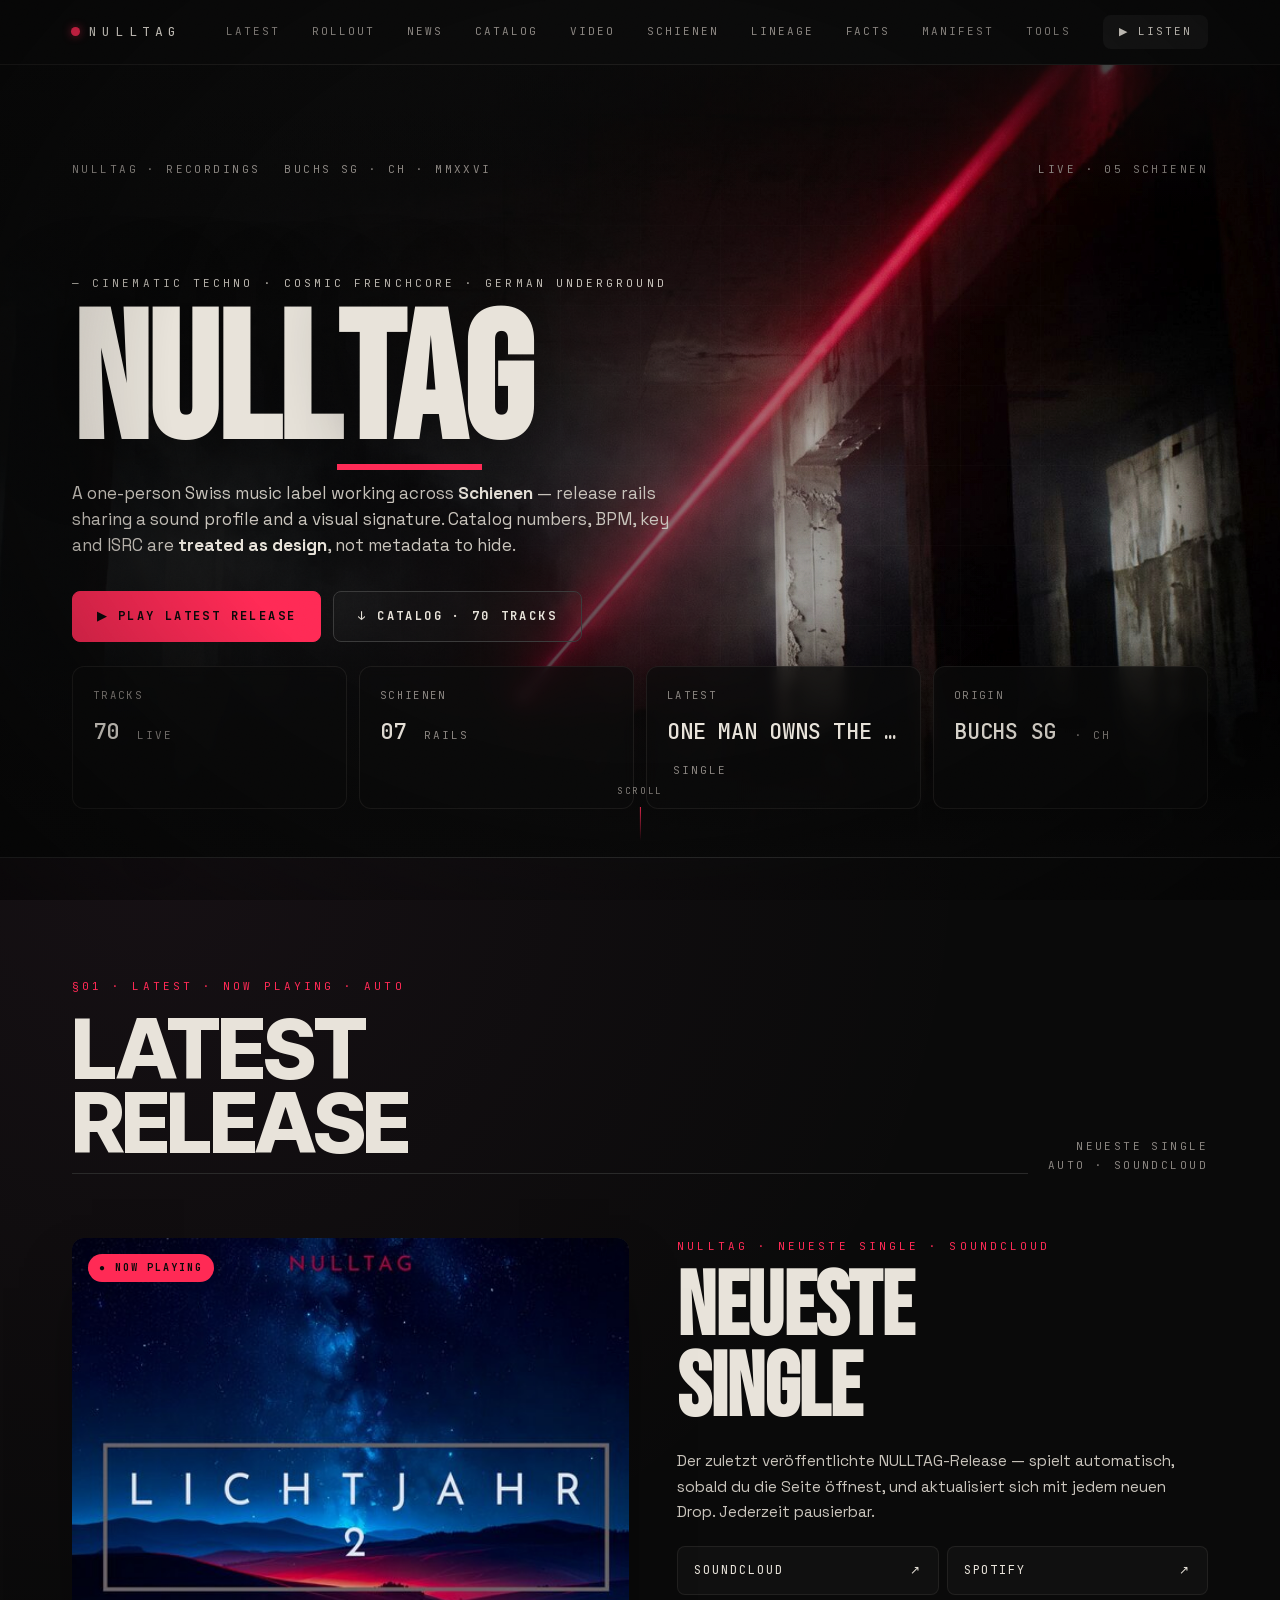
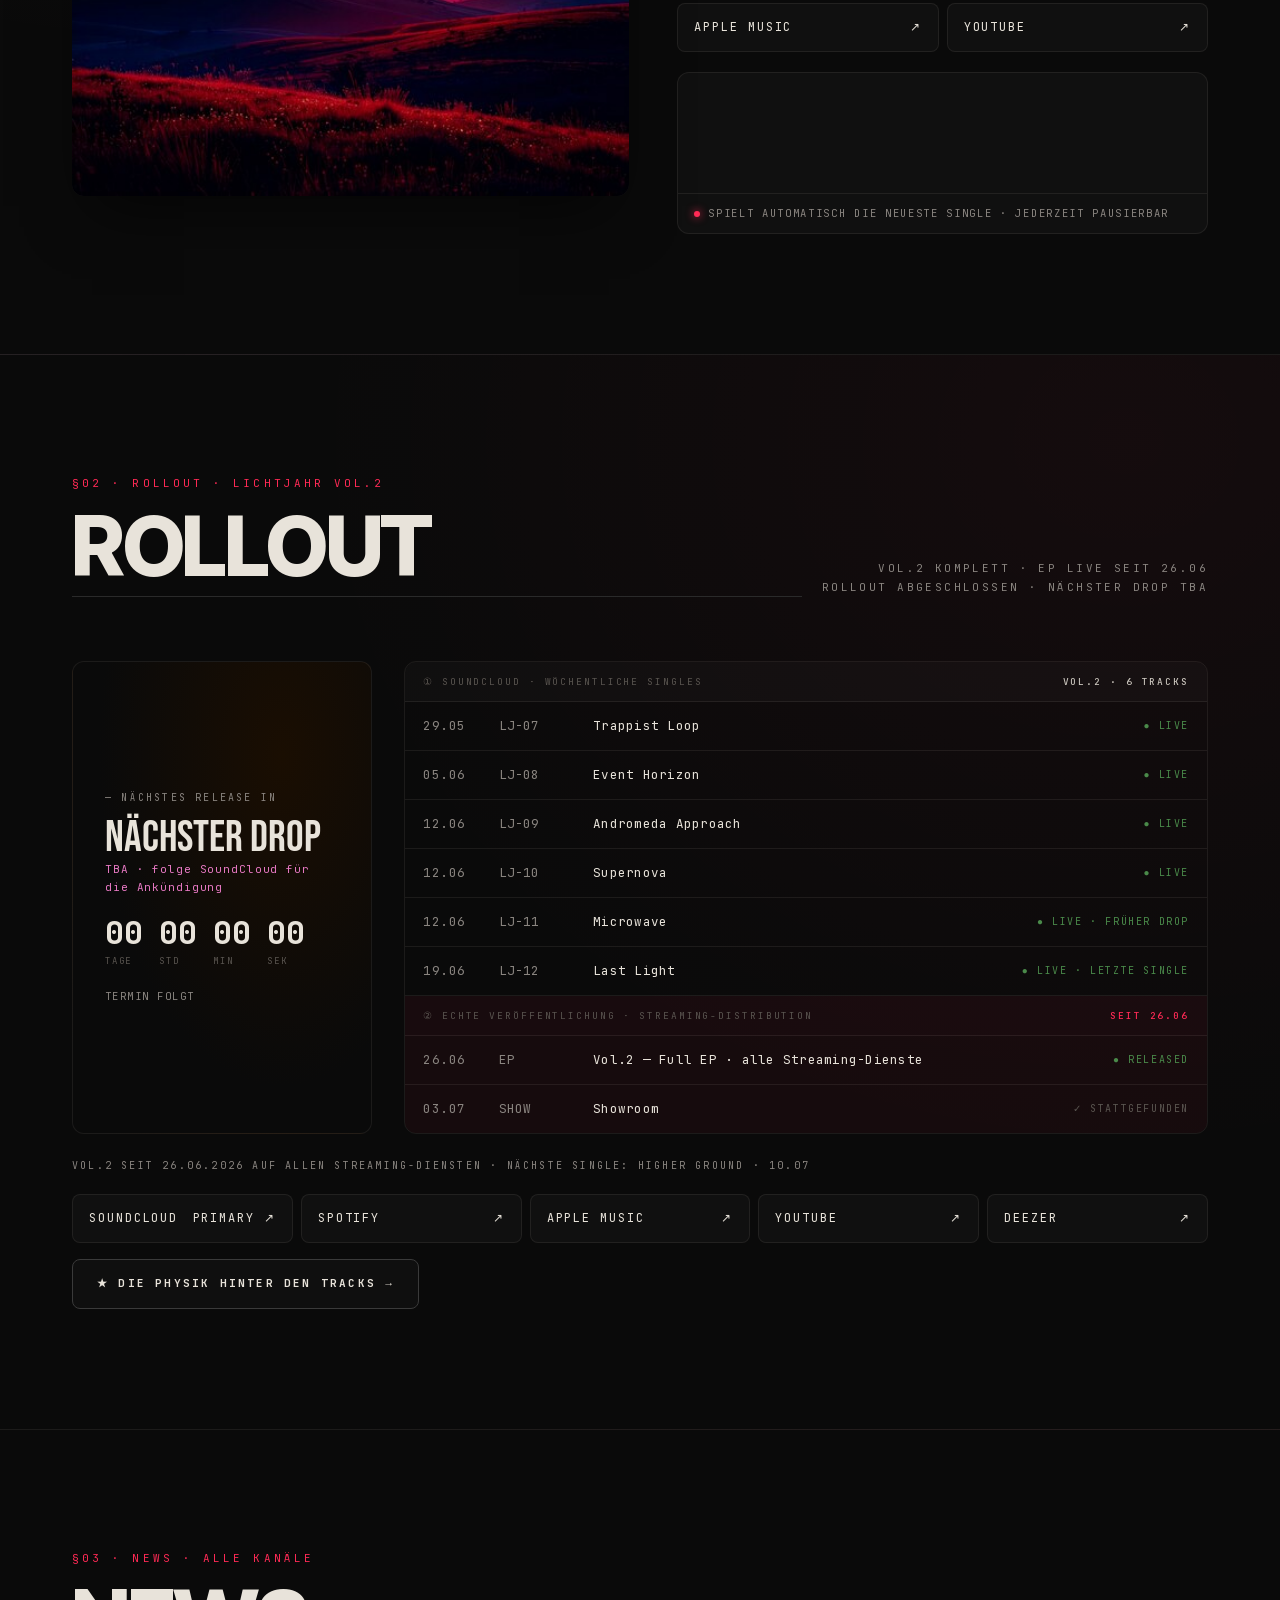
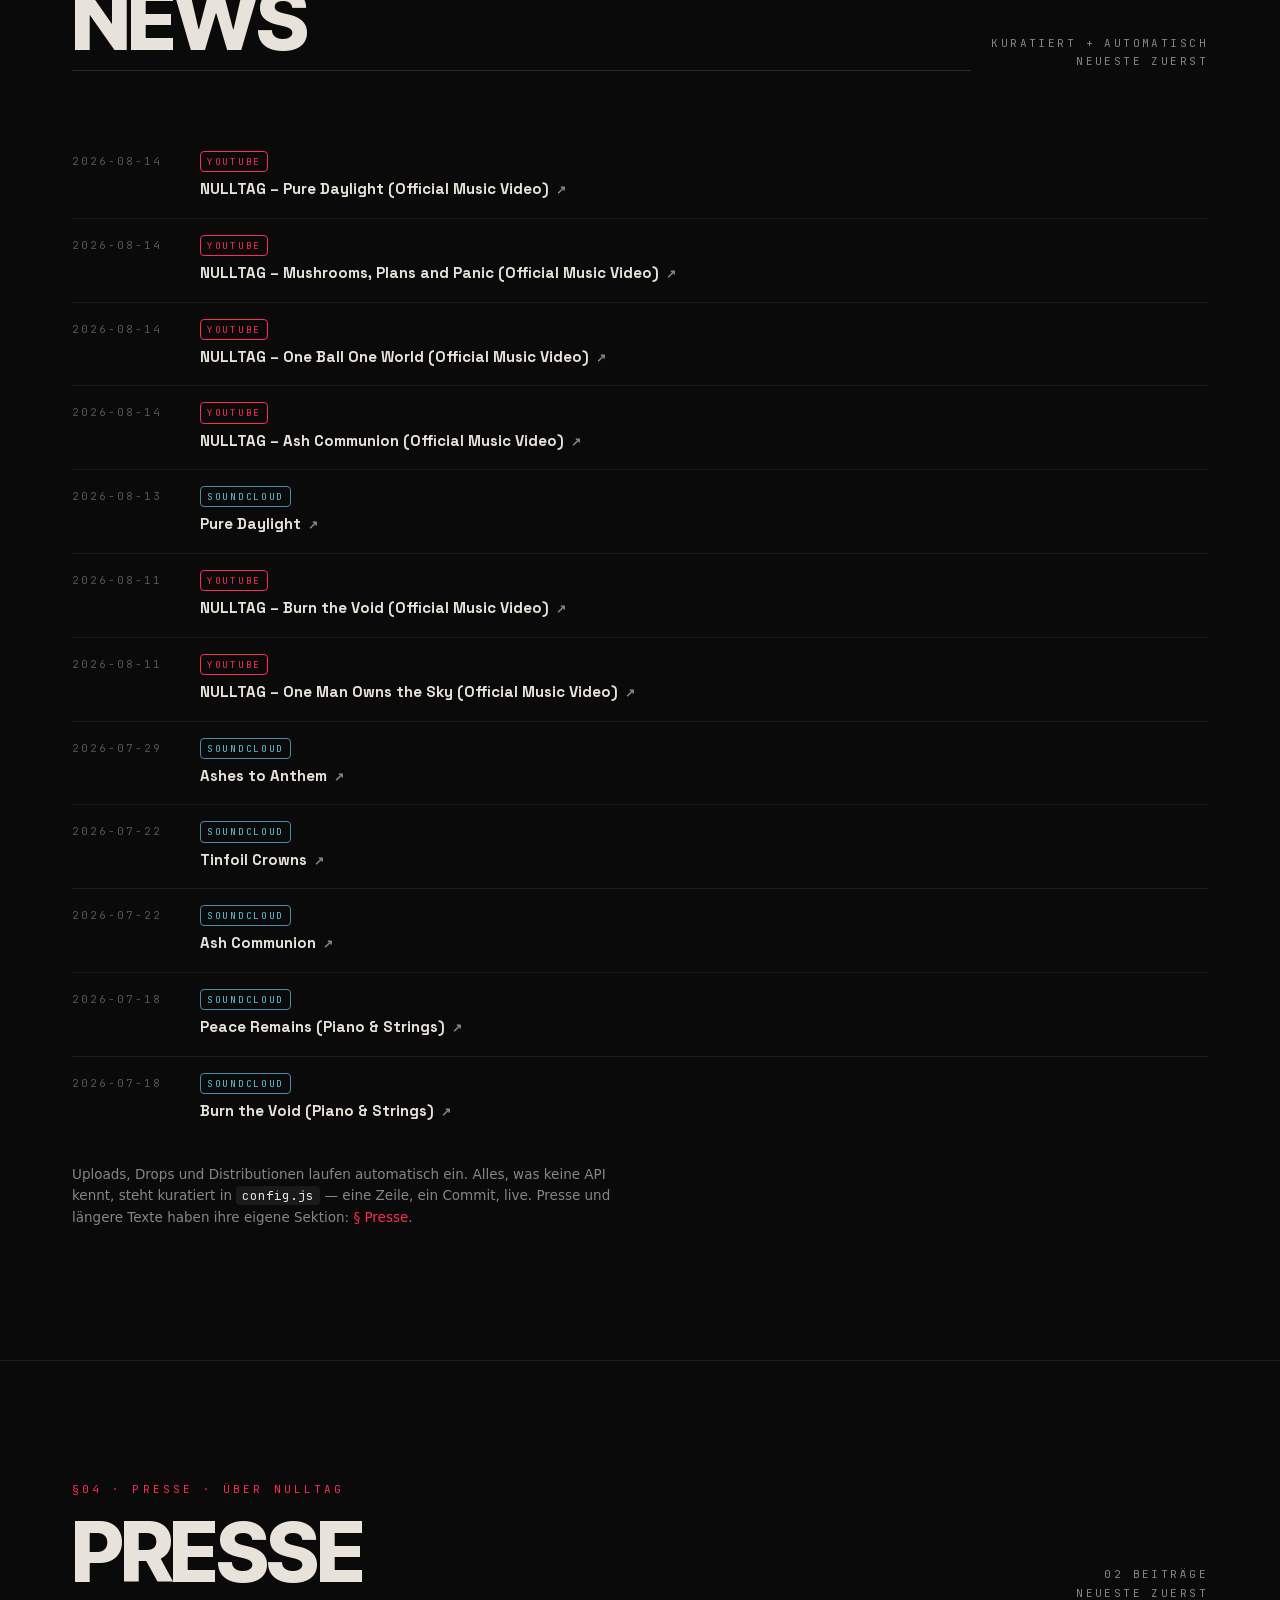
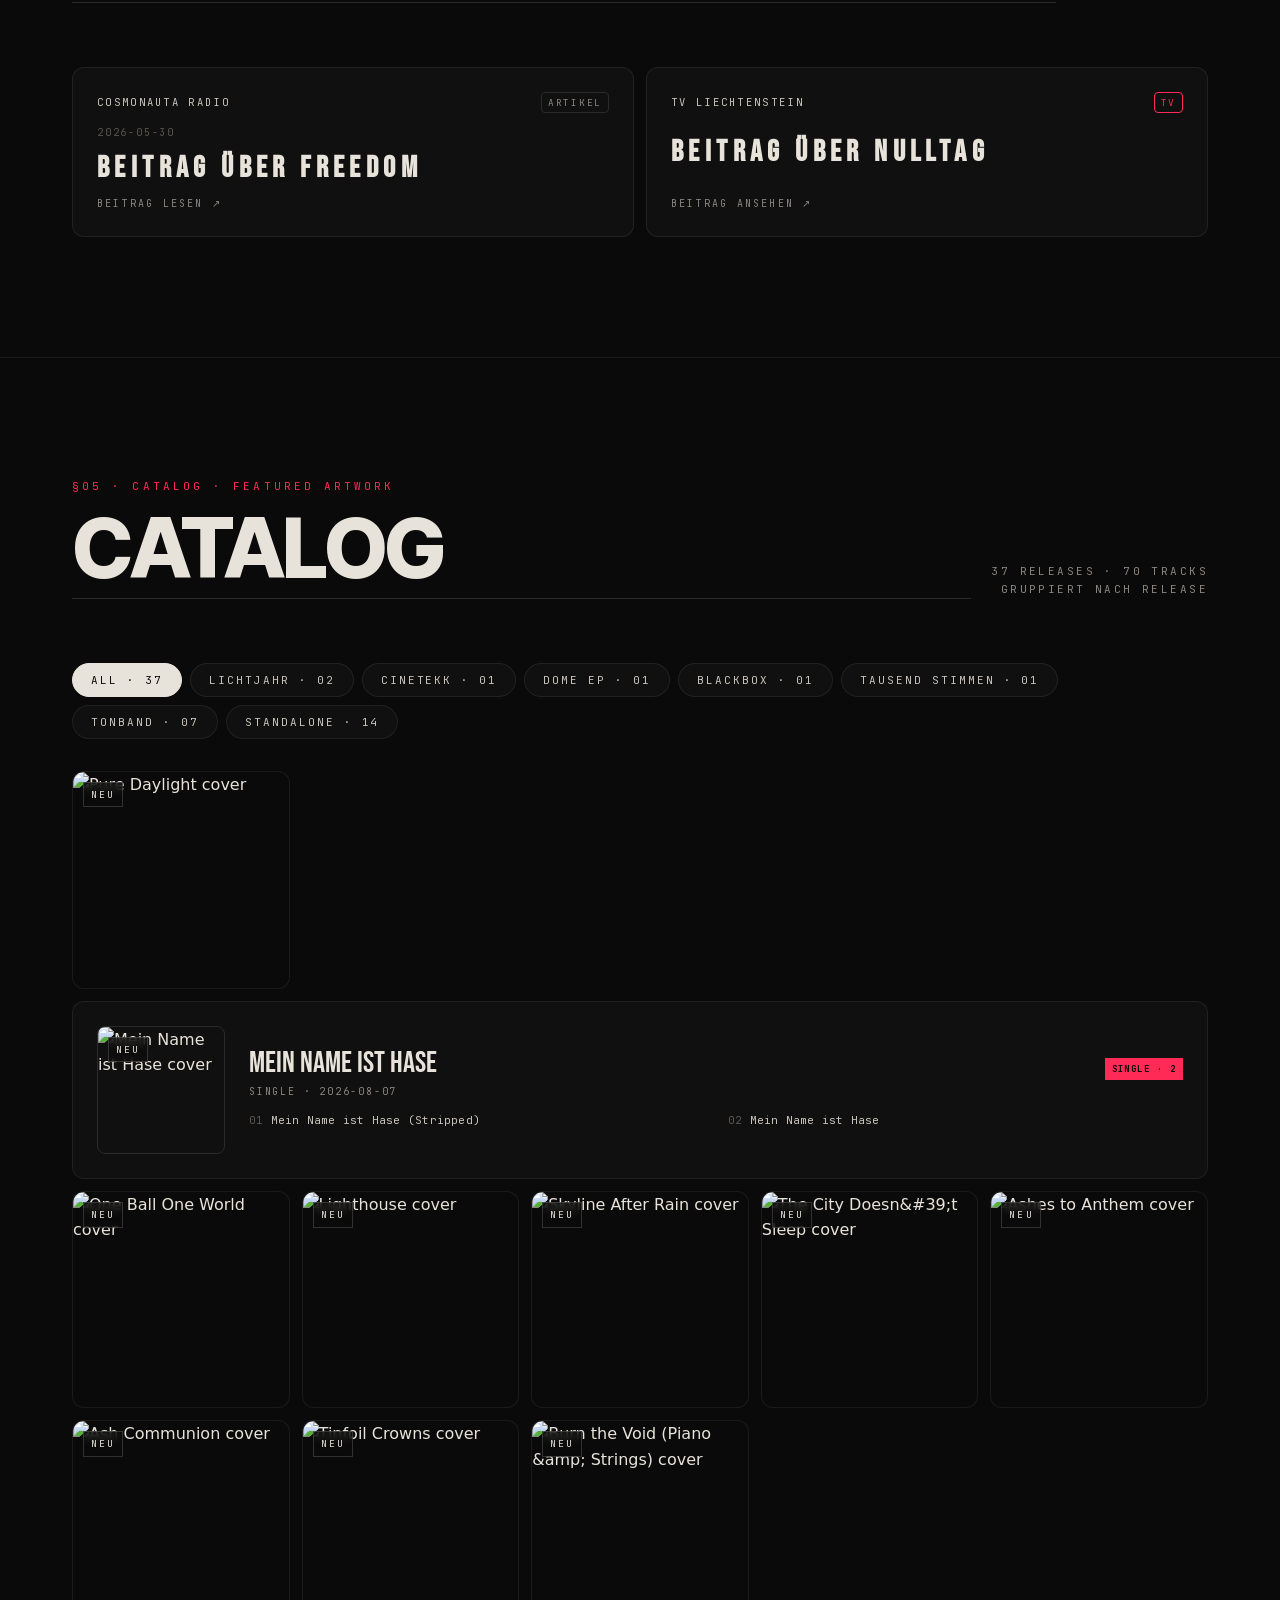
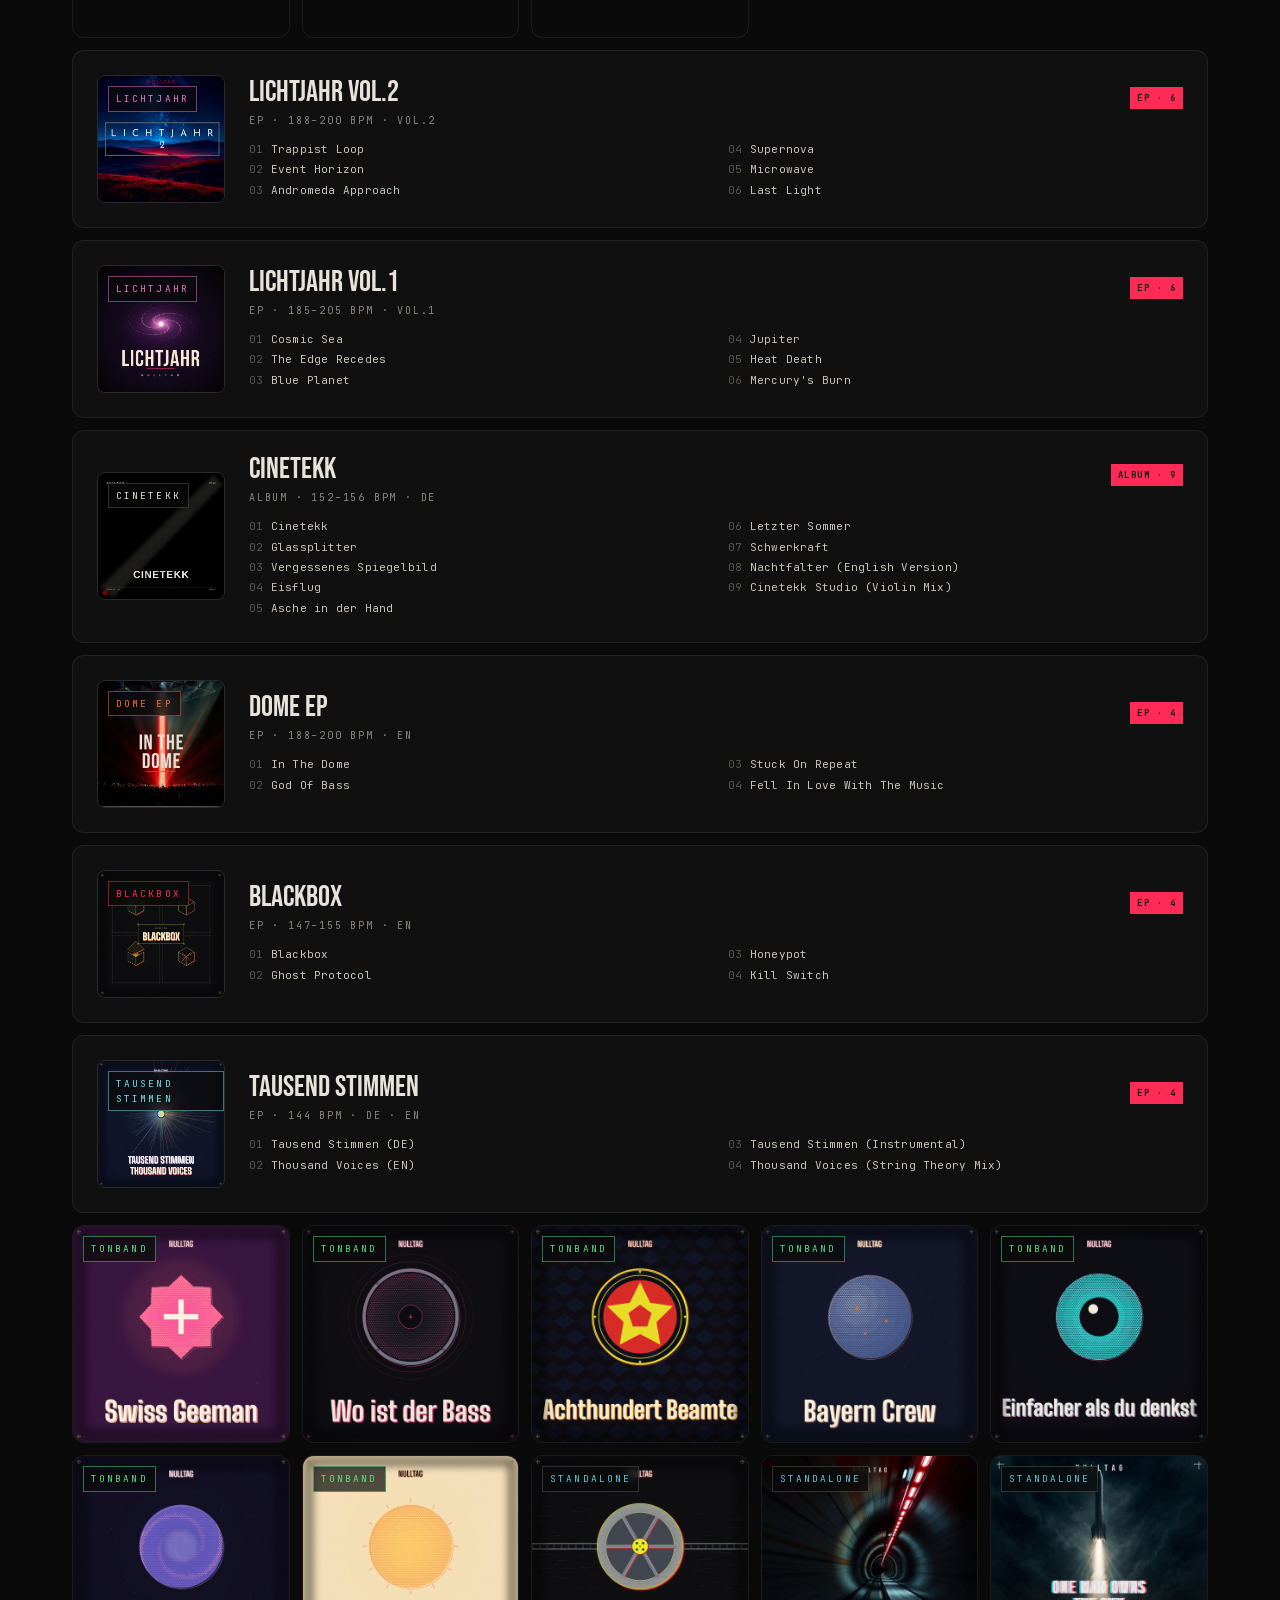
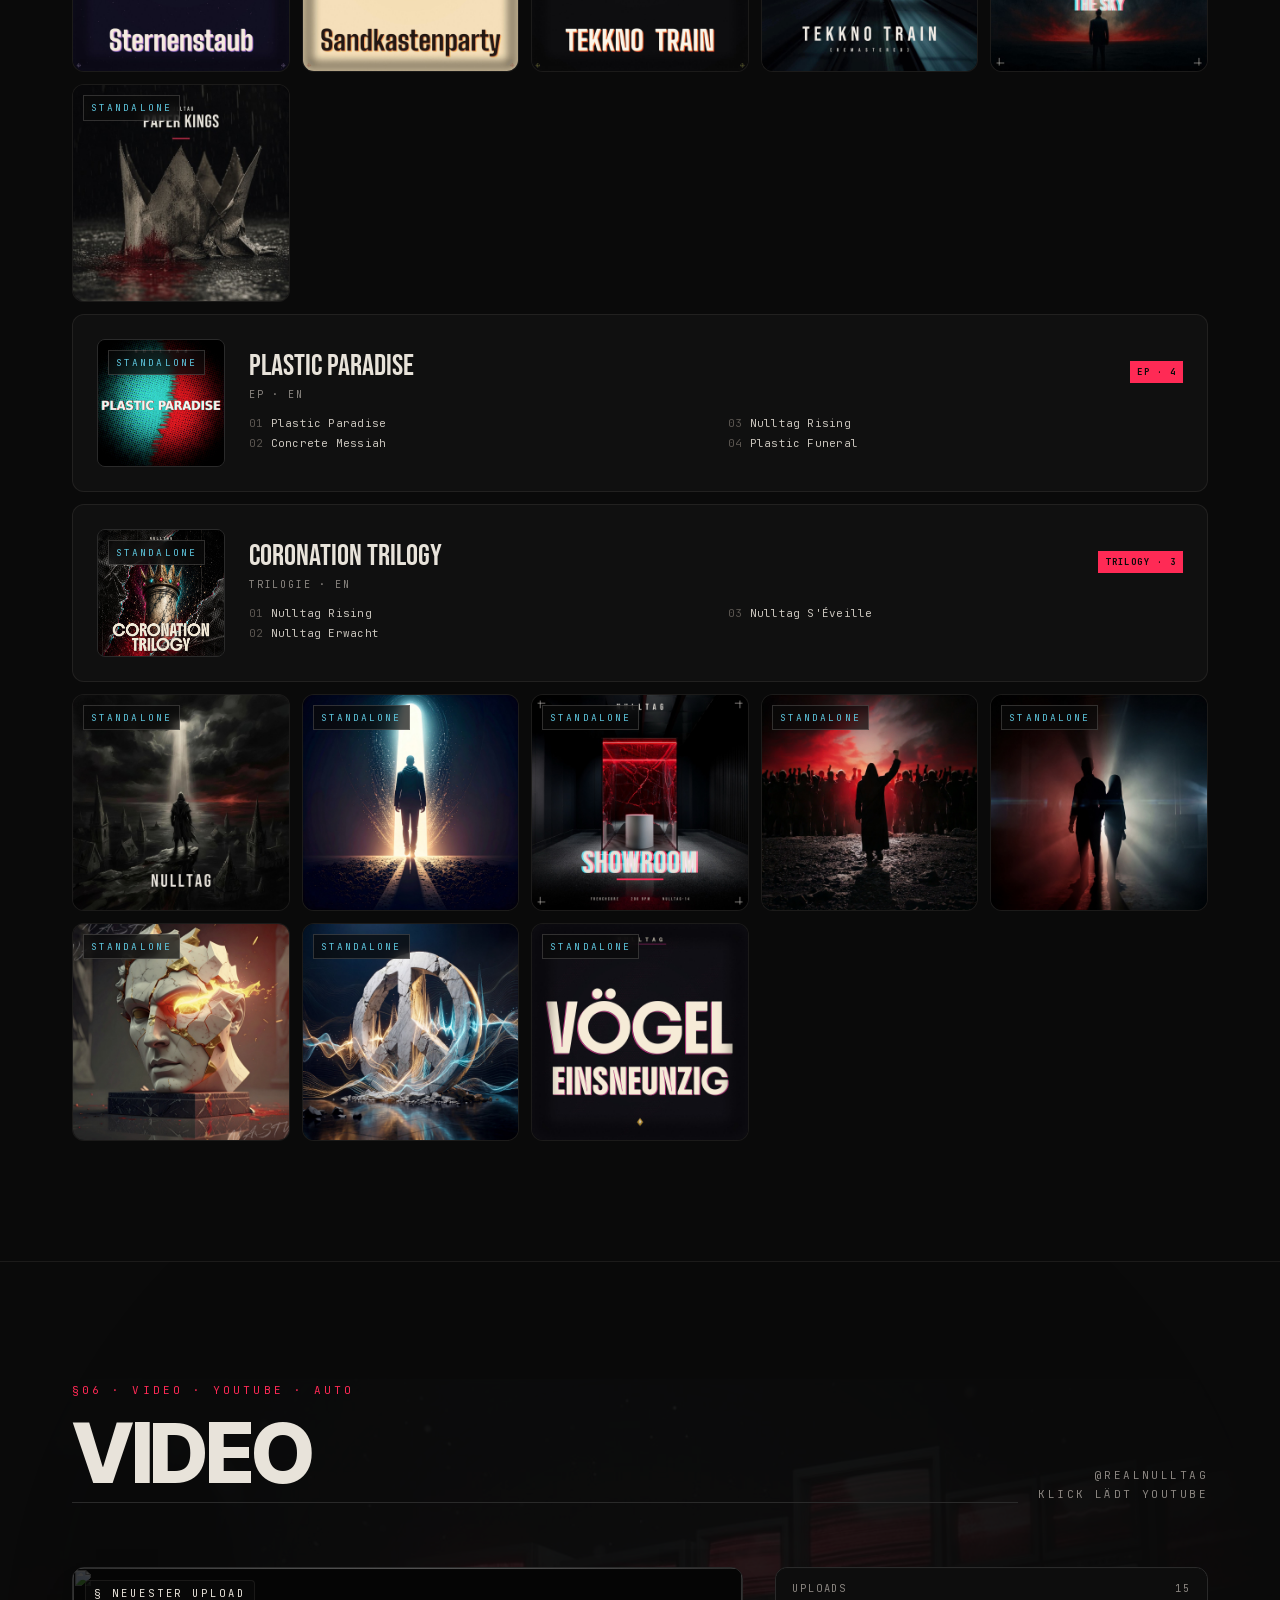
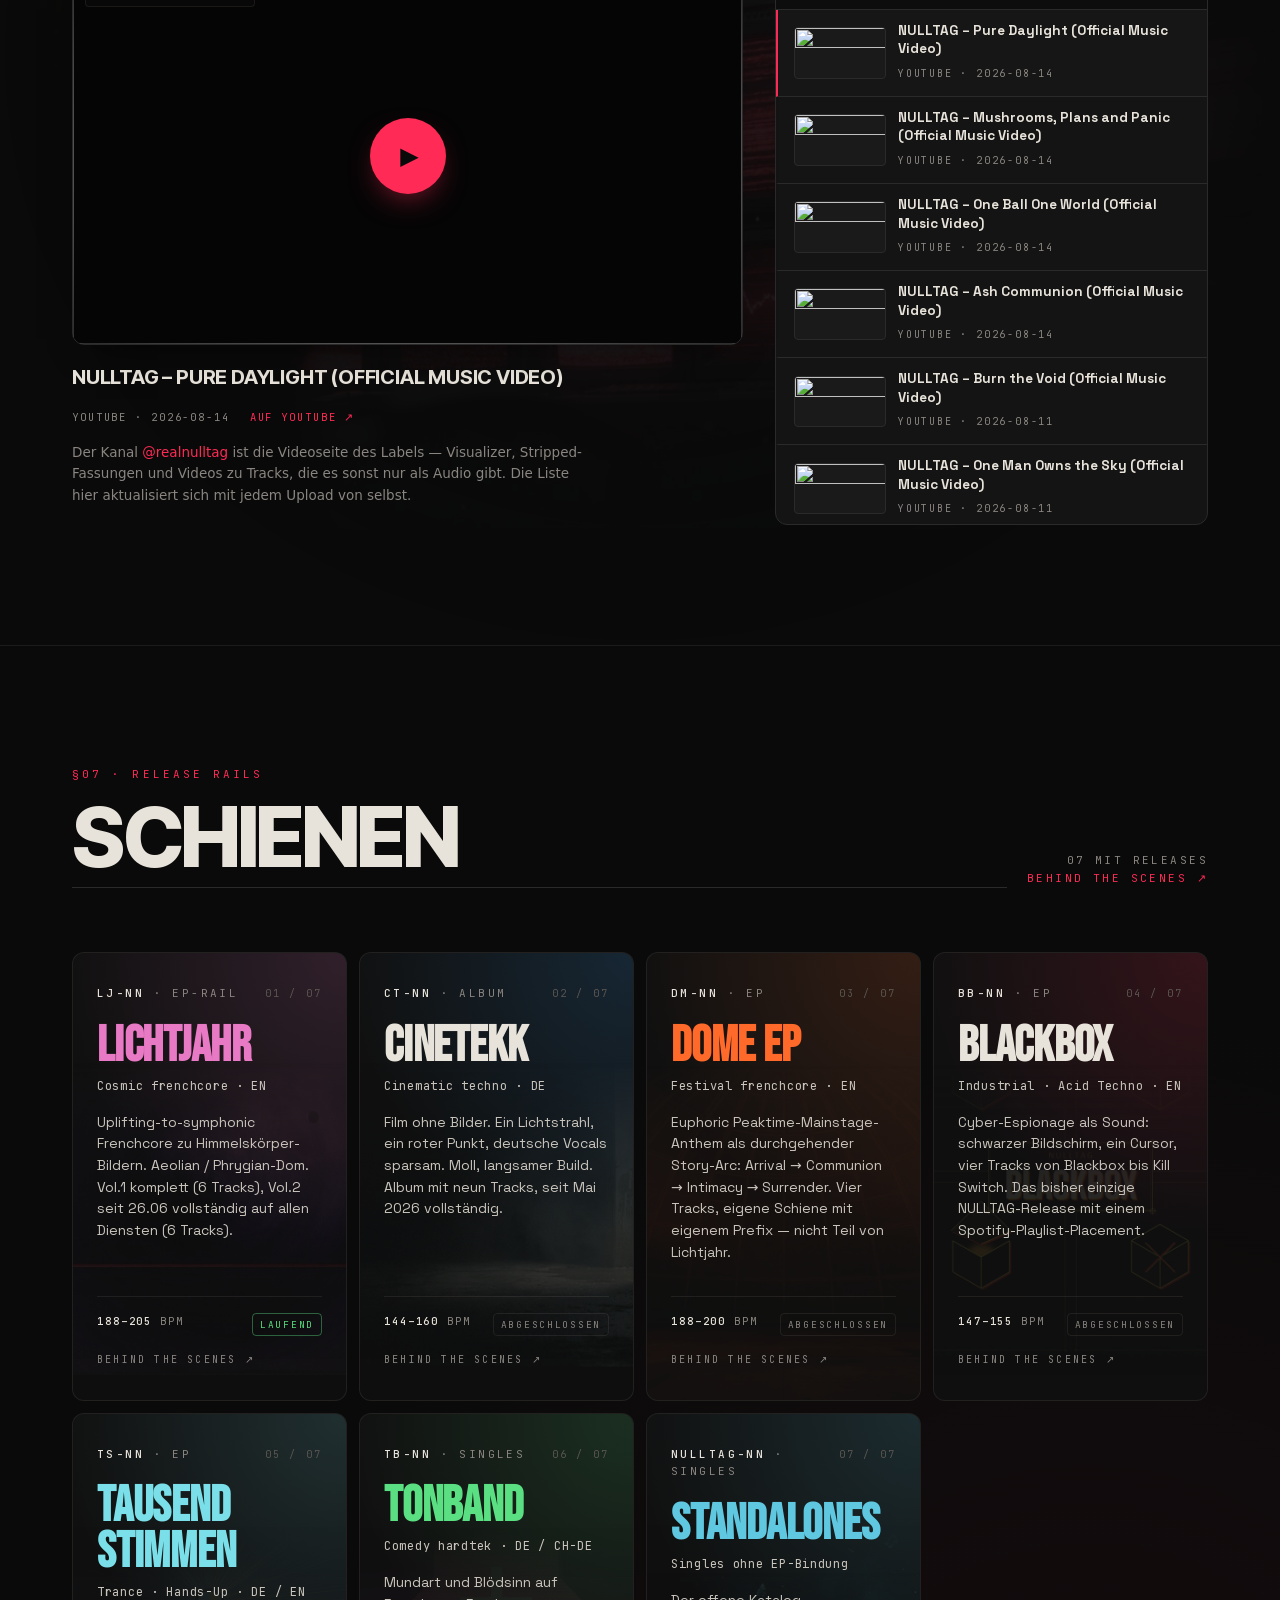
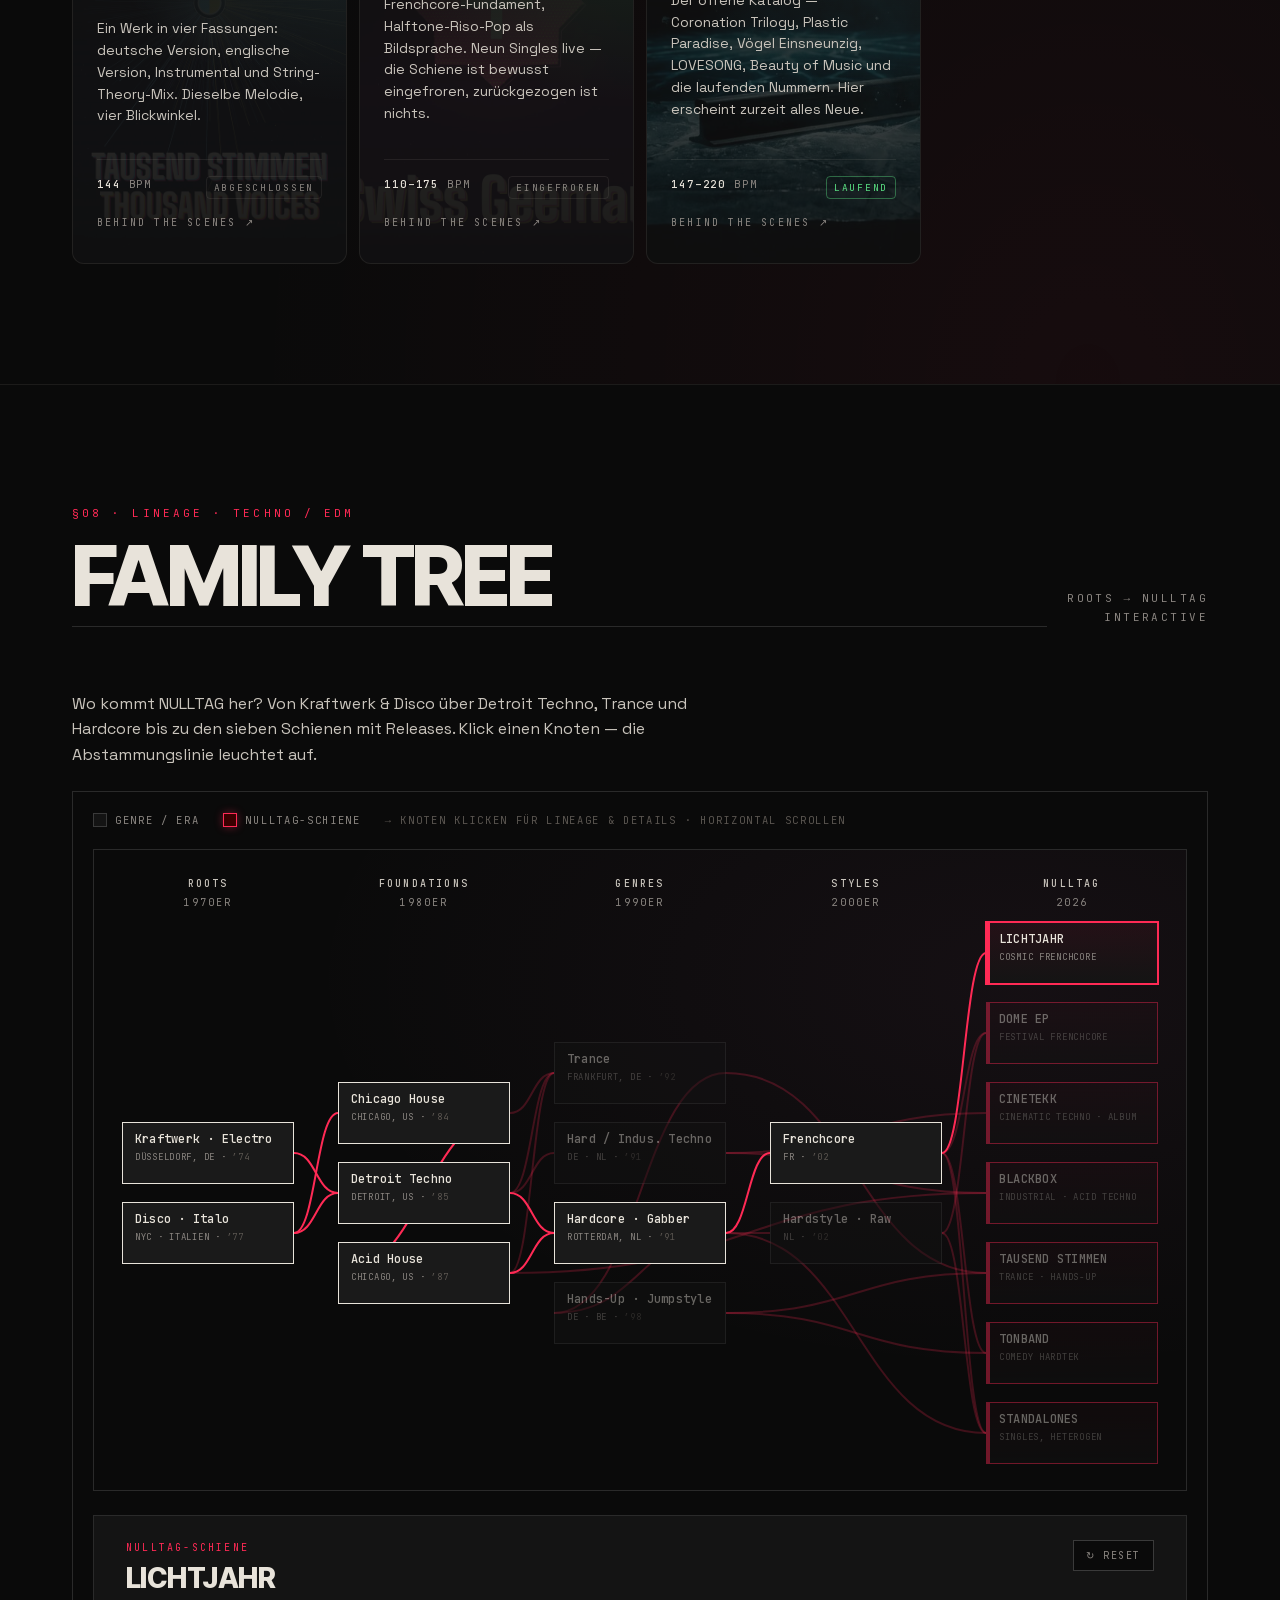
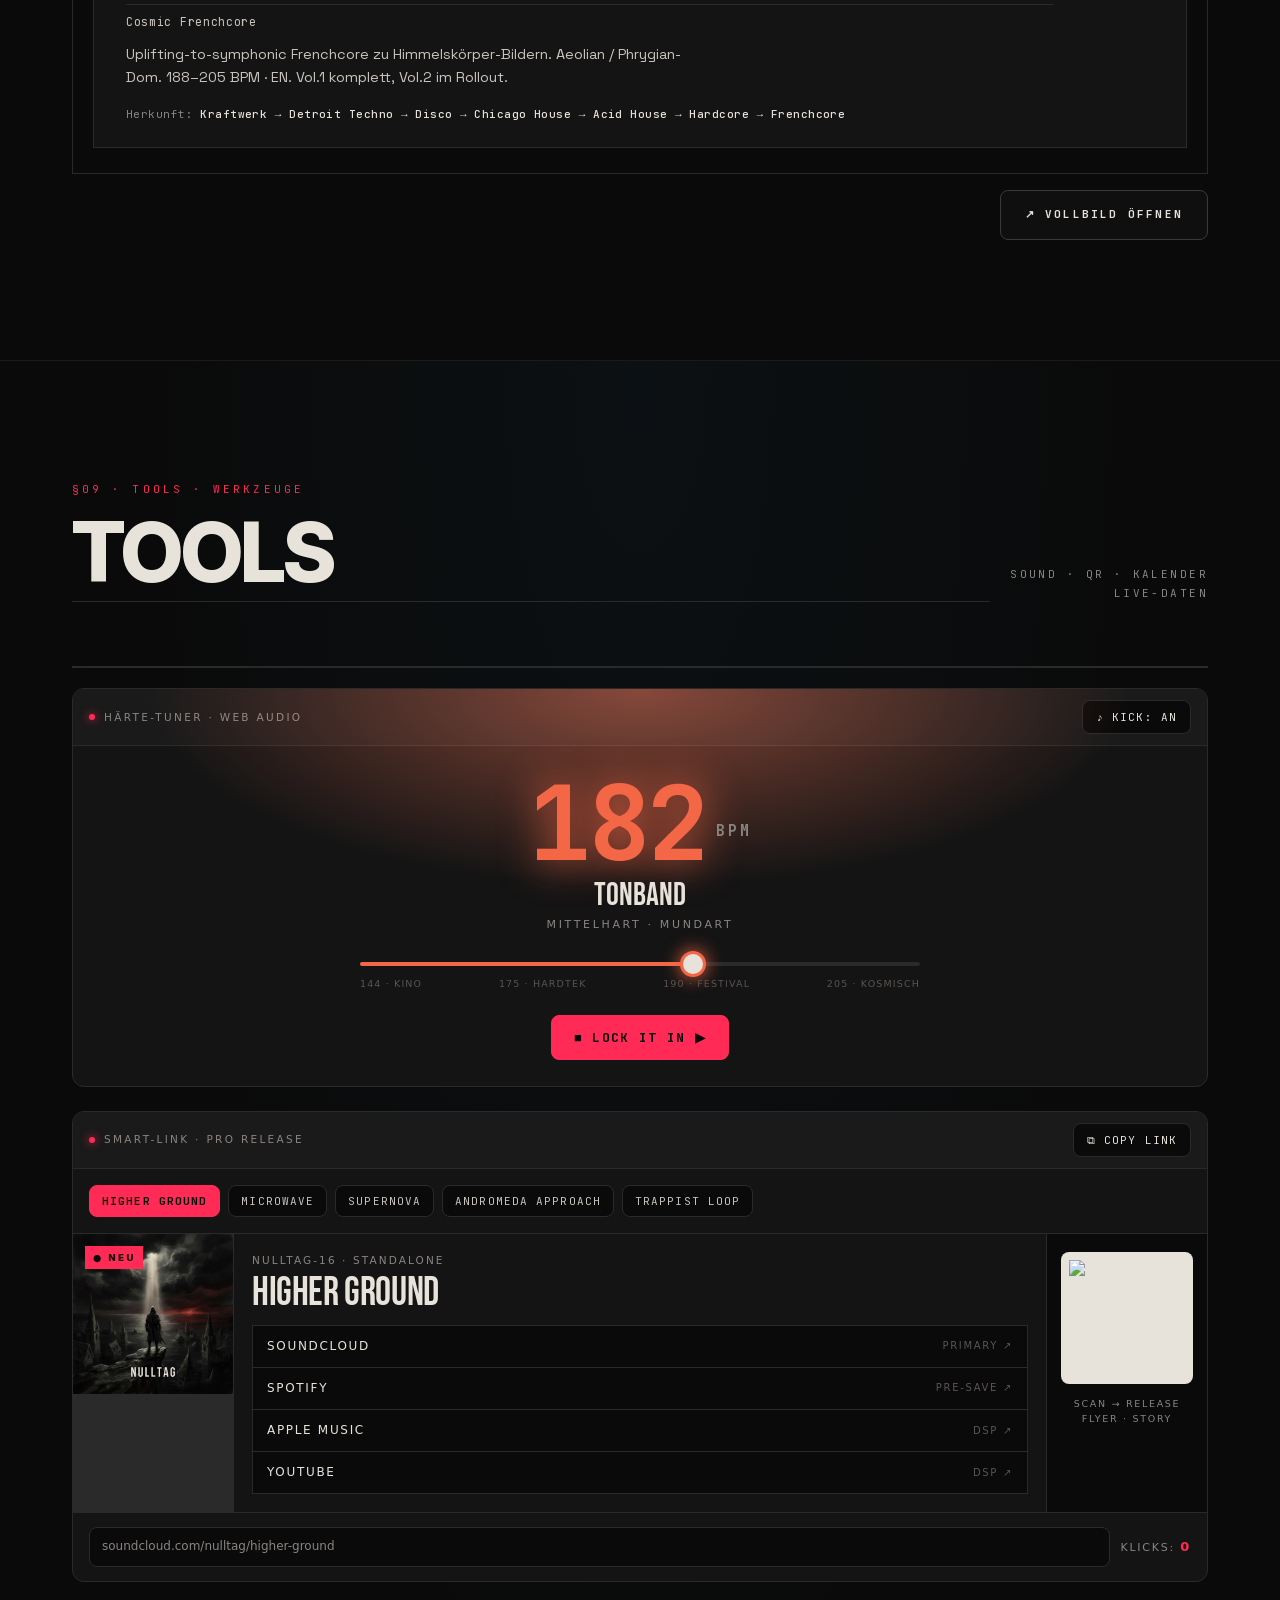
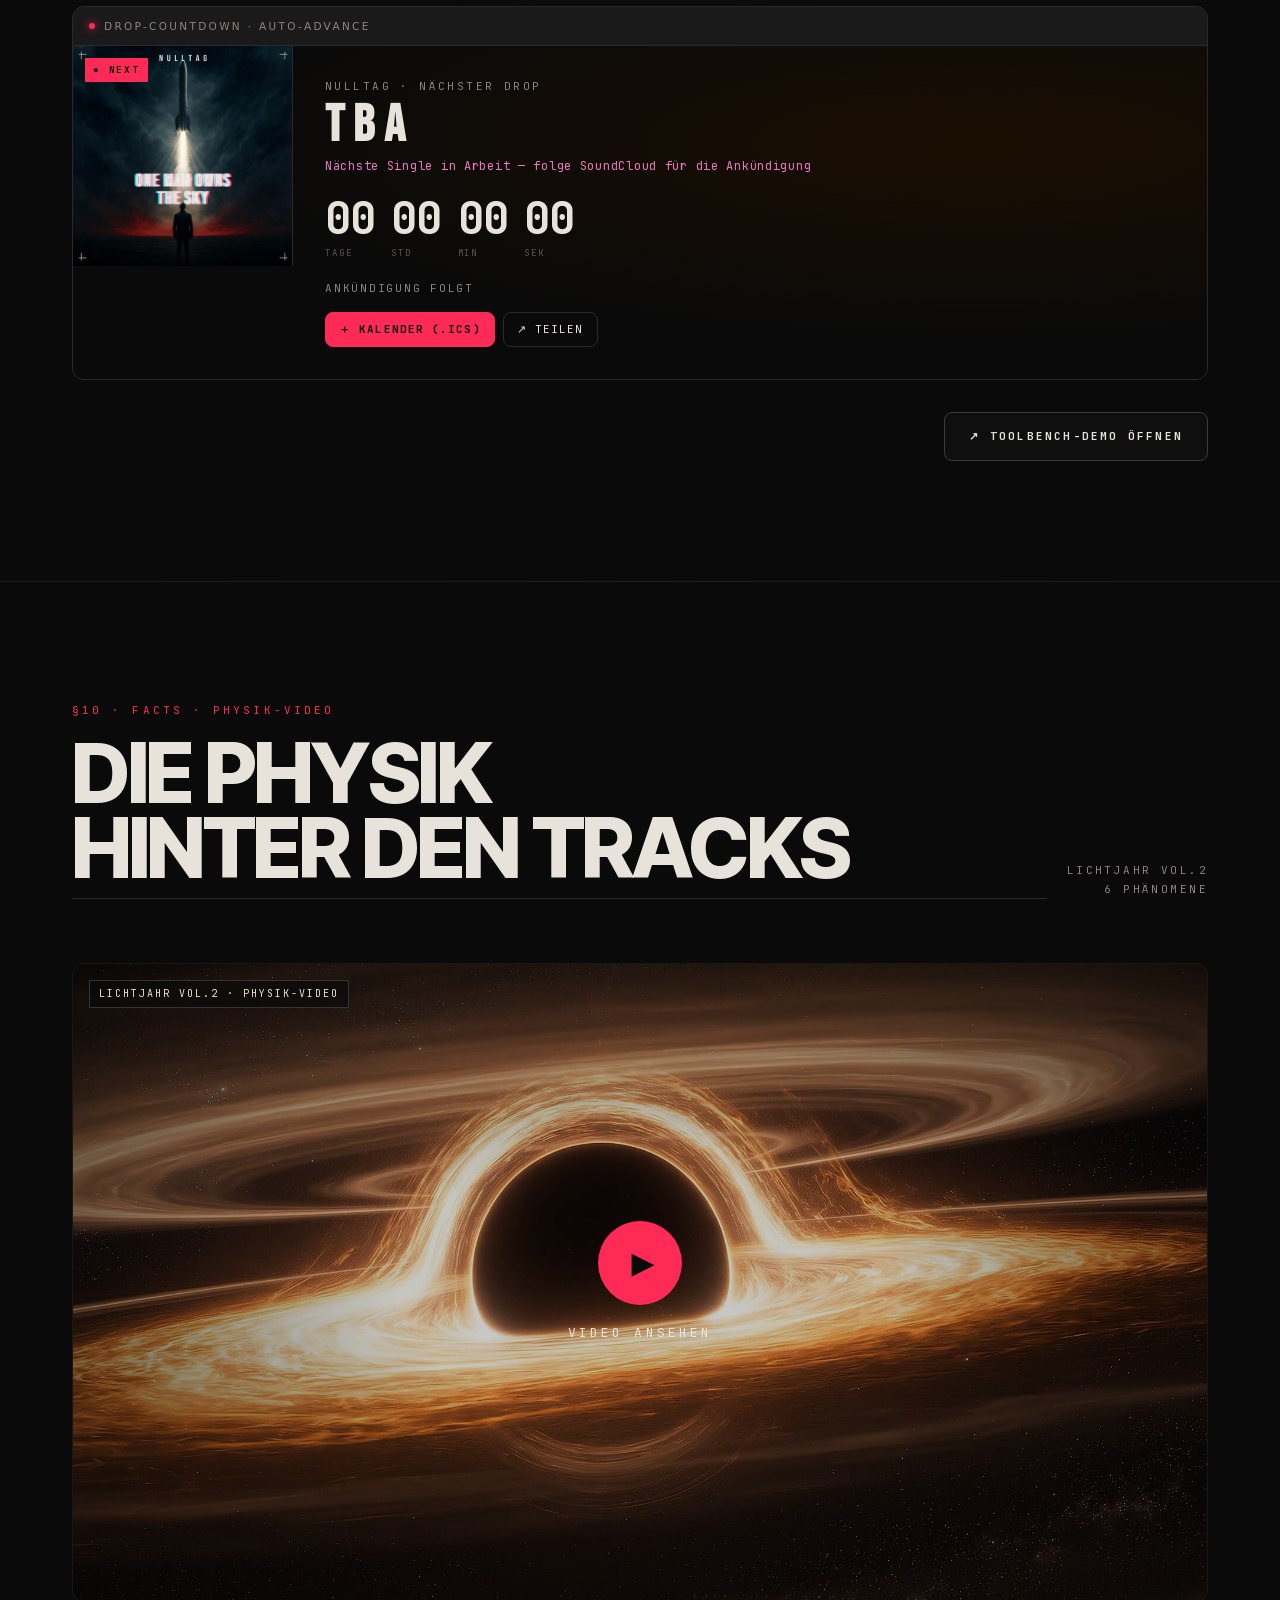
==== commit d128e80d: "Presse: Cosmonauta-Radio-Besprechung von Freedom Zweiter Eintrag. cosmonautaradio.com.mx ist von hie" ====
--- a/index.html
+++ b/index.html
@@ -1631,7 +1631,11 @@
             '<span class="' + presseBadge(p.kind) + '">' + catEsc(p.kind || "Artikel") + "</span>" +
           "</div>" +
           '<div class="pr__date">' + catEsc(p.date || "") + "</div>" +
-          '<h3 class="pr__title">' + catEsc(p.title || "Beitrag über NULLTAG") + "</h3>" +
+          // Ohne Schlagzeile beschreibt die Karte, was der Link ist. `about`
+        // nennt dabei das Thema, wenn es feststeht — „Beitrag über
+        // Freedom" statt sechsmal derselben Zeile.
+        '<h3 class="pr__title">' +
+          catEsc(p.title || ("Beitrag über " + (p.about || "NULLTAG"))) + "</h3>" +
           (p.quote ? '<p class="pr__quote">' + catEsc(p.quote) + "</p>" : "") +
             '<div class="pr__go">' + (sehen ? "Beitrag ansehen ↗" : "Beitrag lesen ↗") + "</div>" +
         "</div>" +
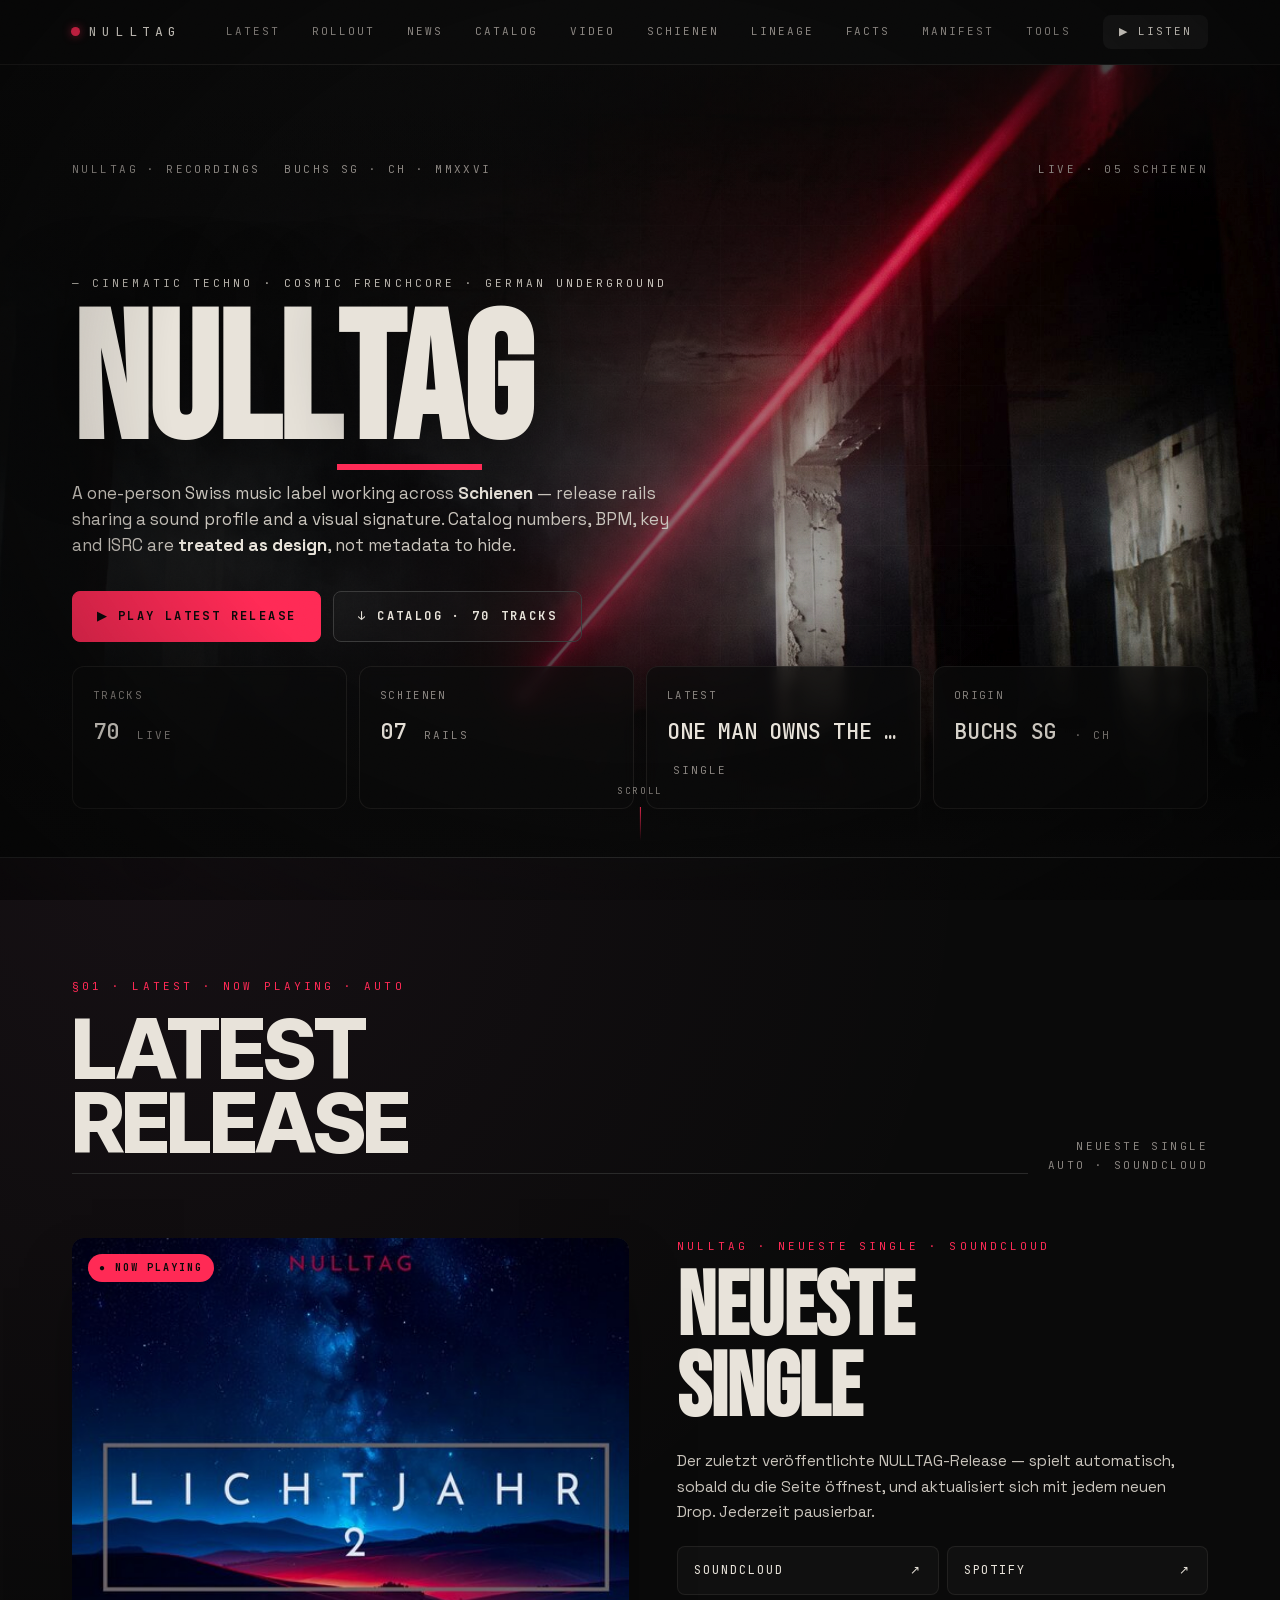
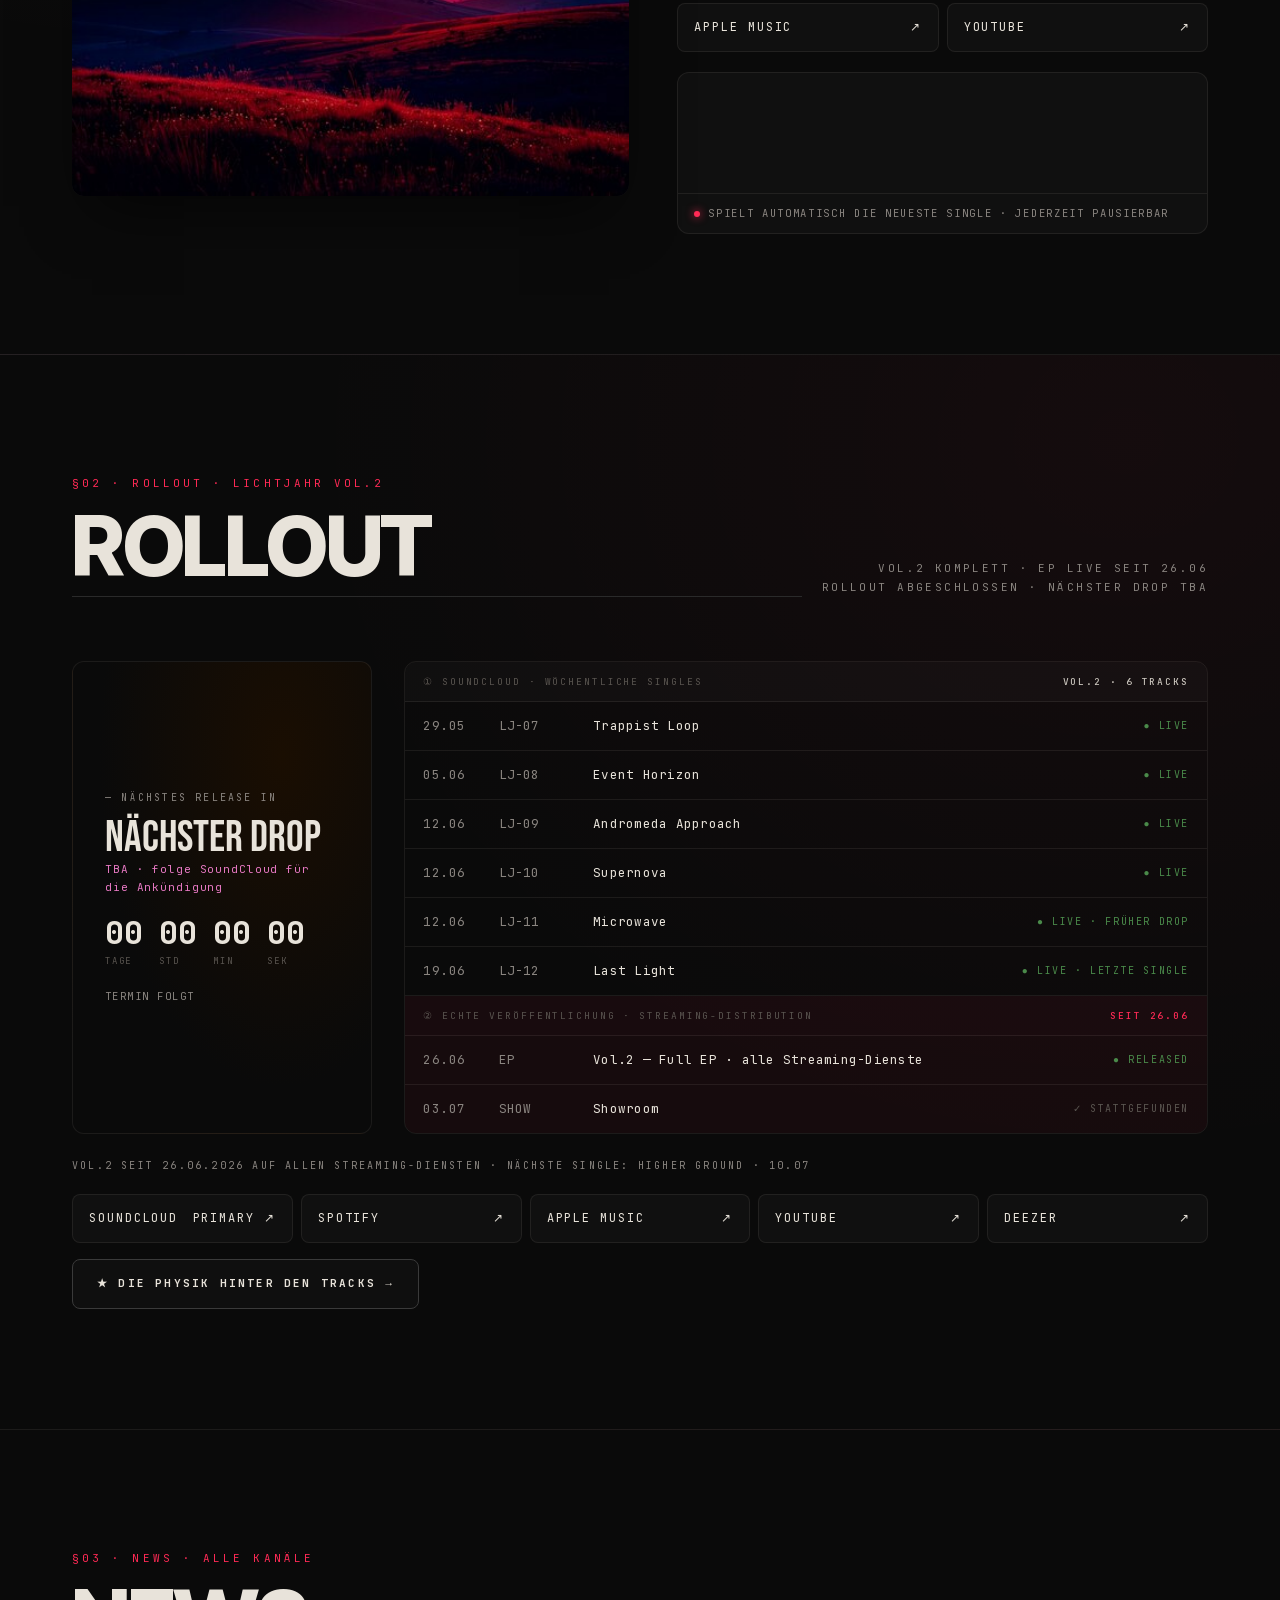
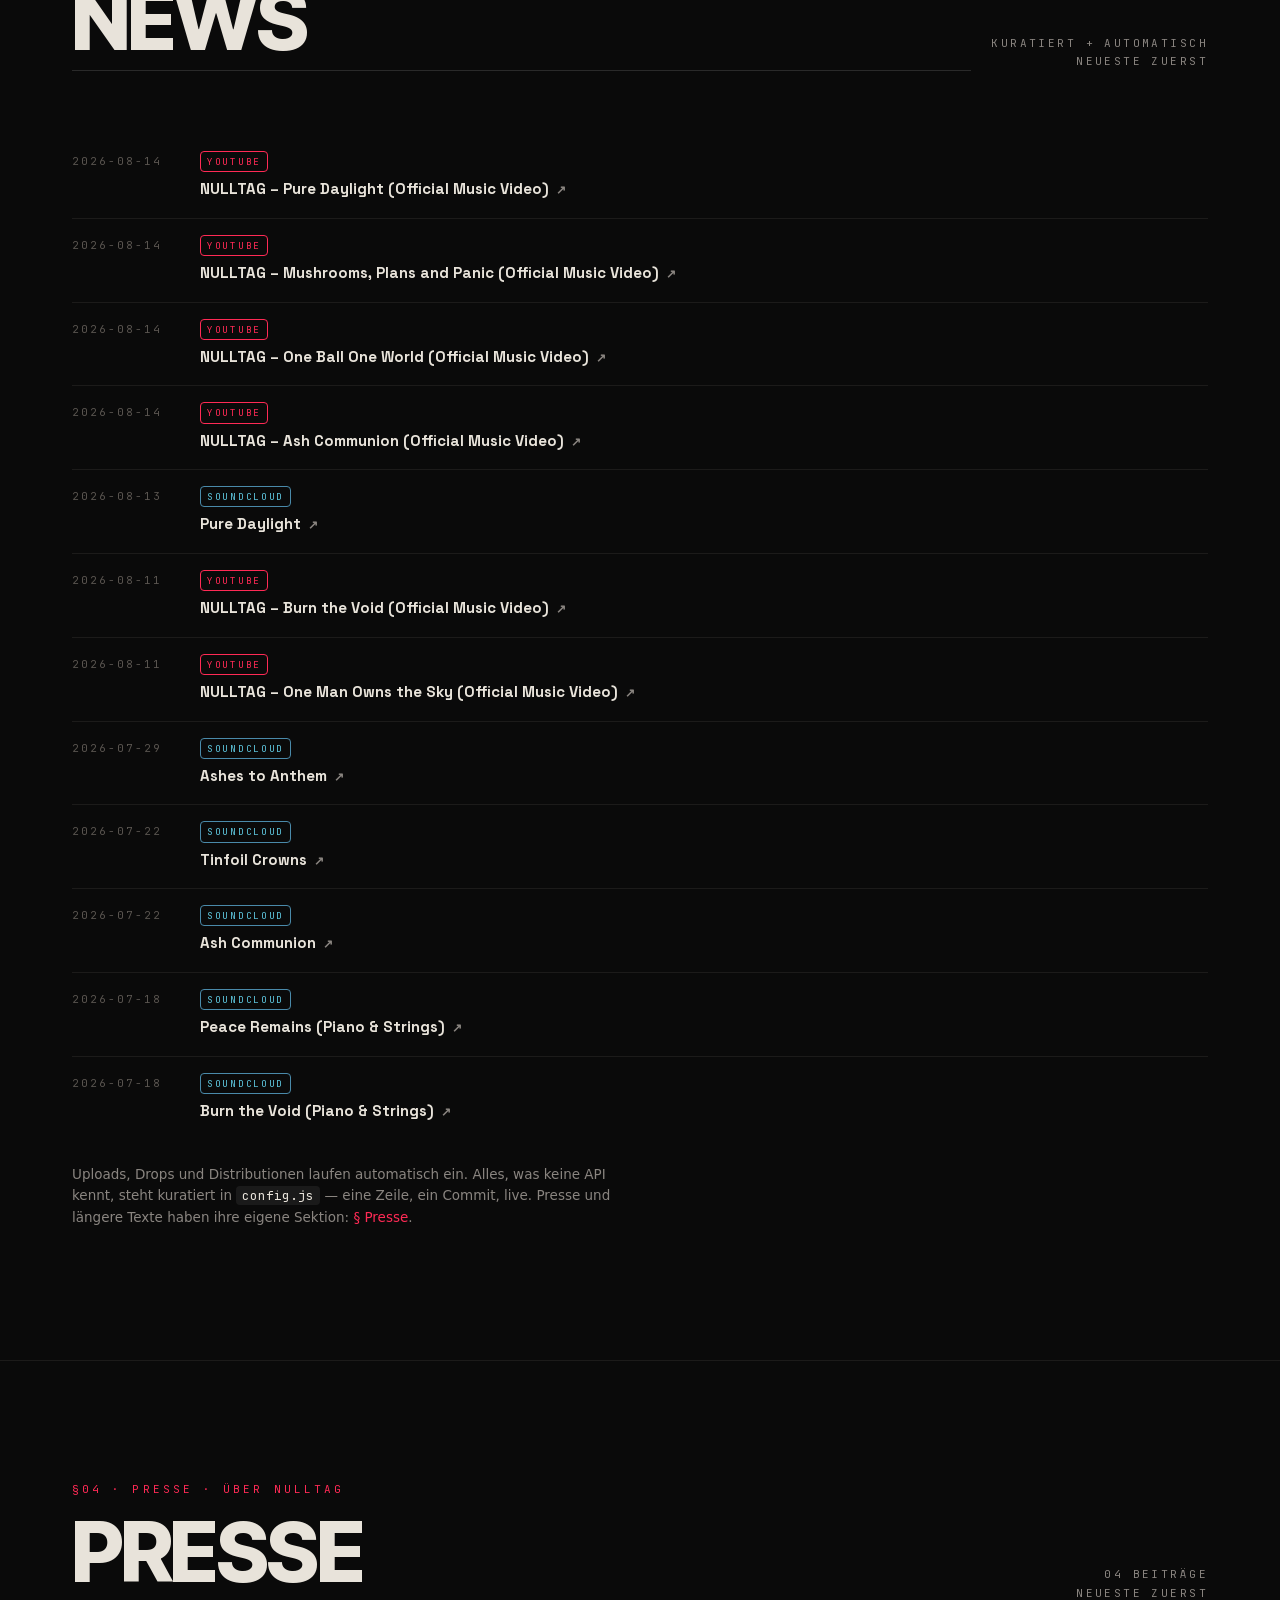
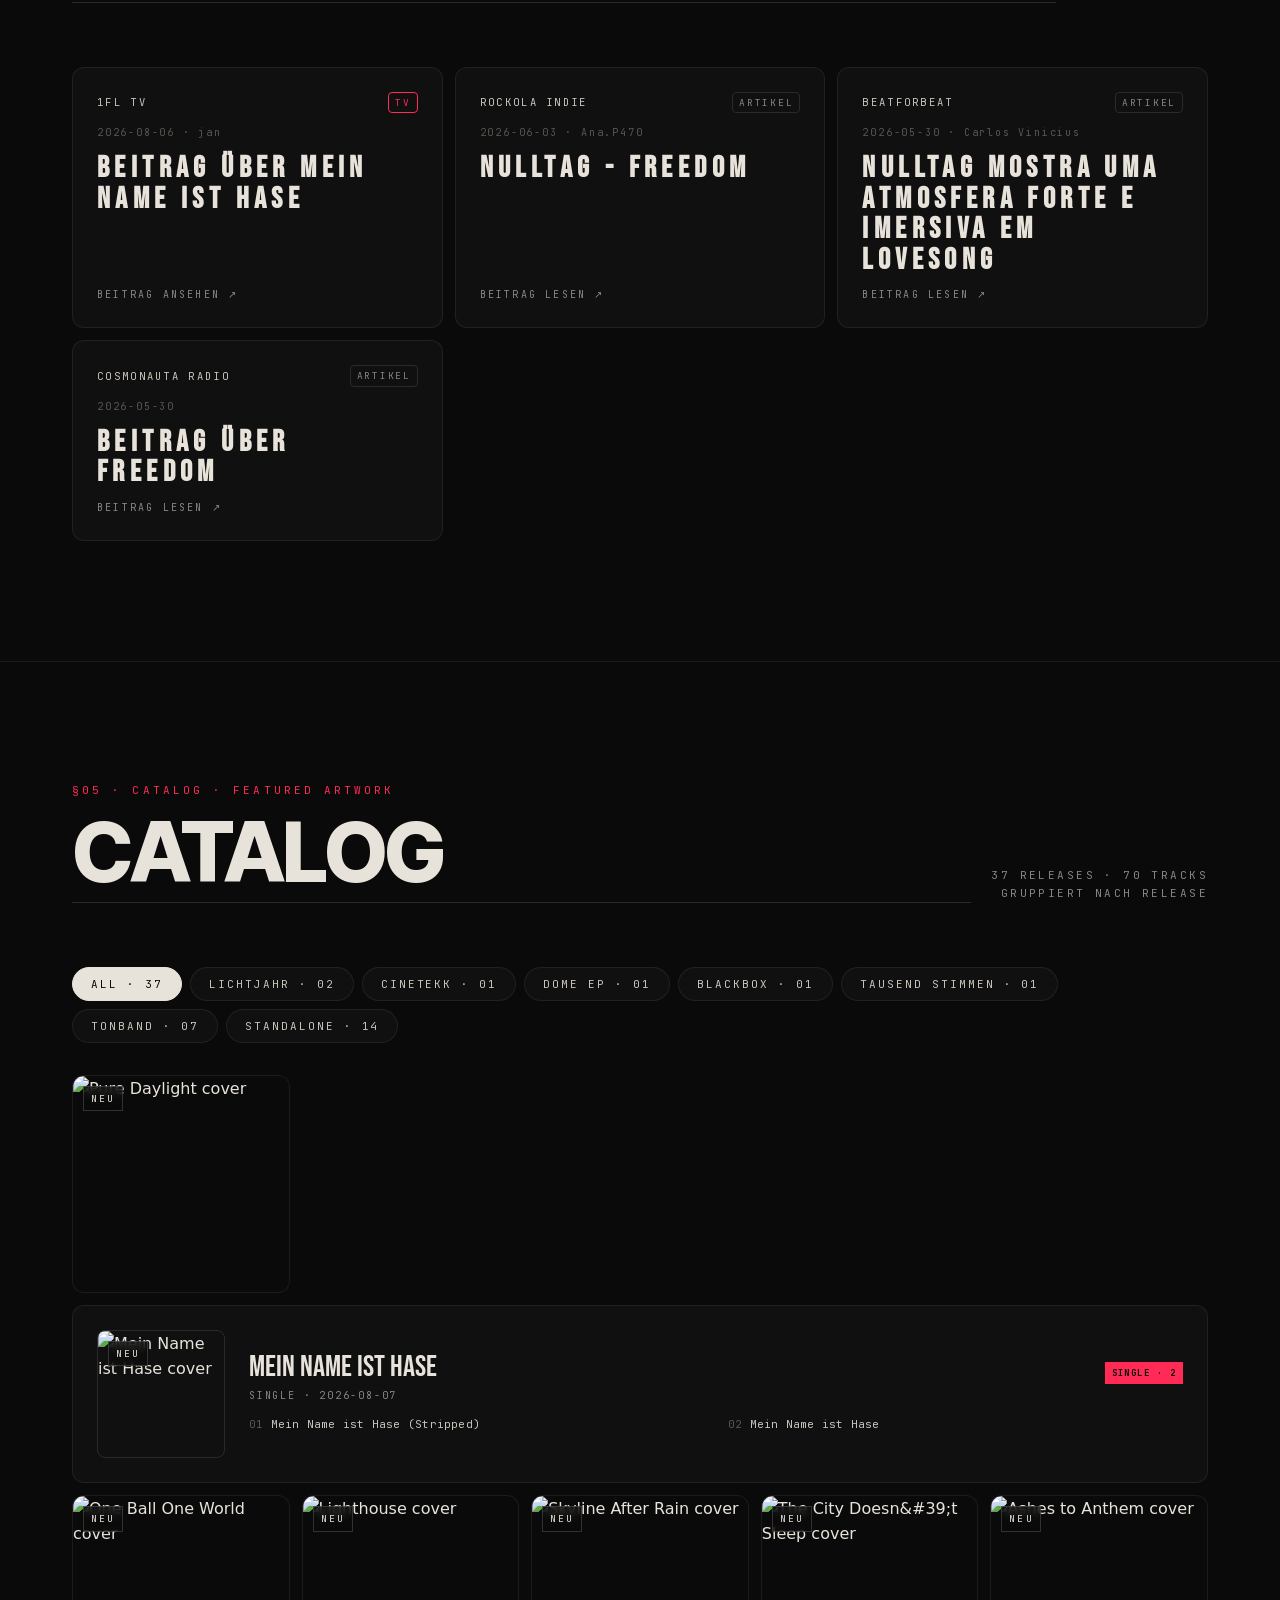
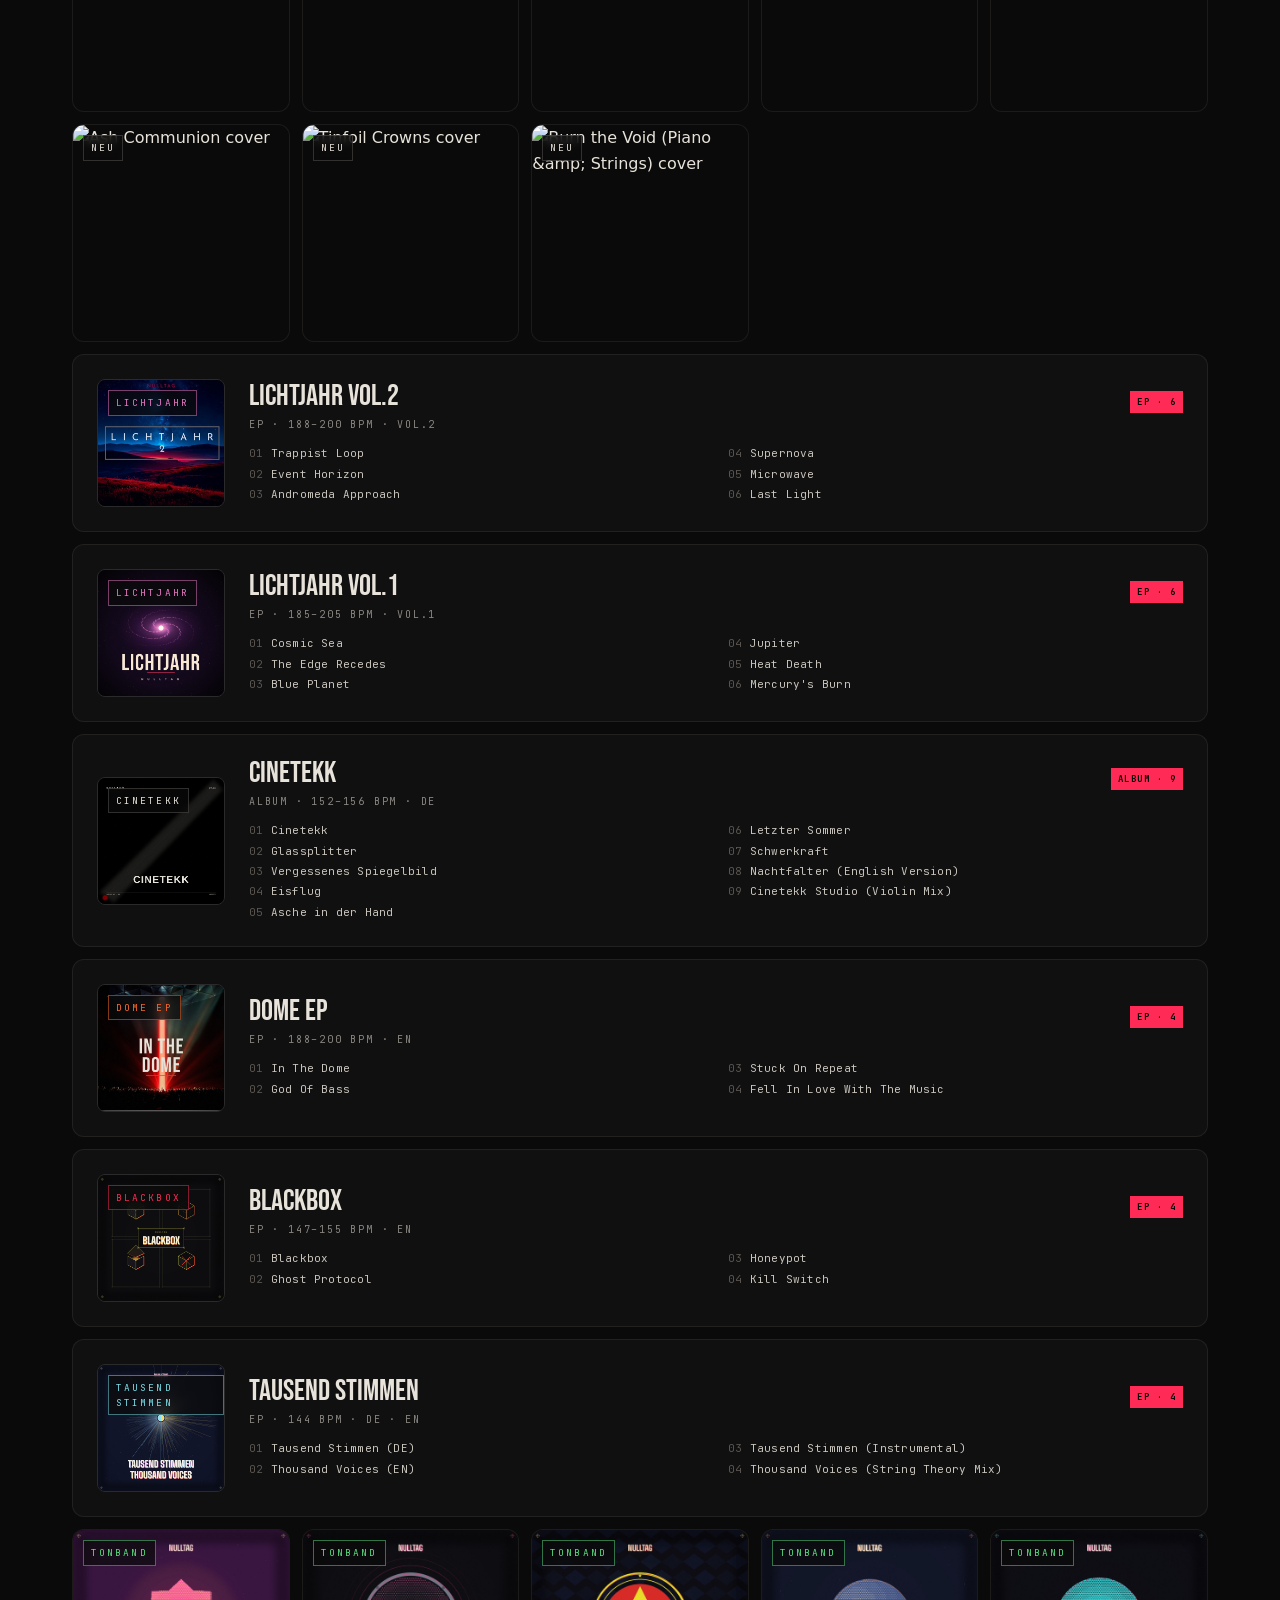
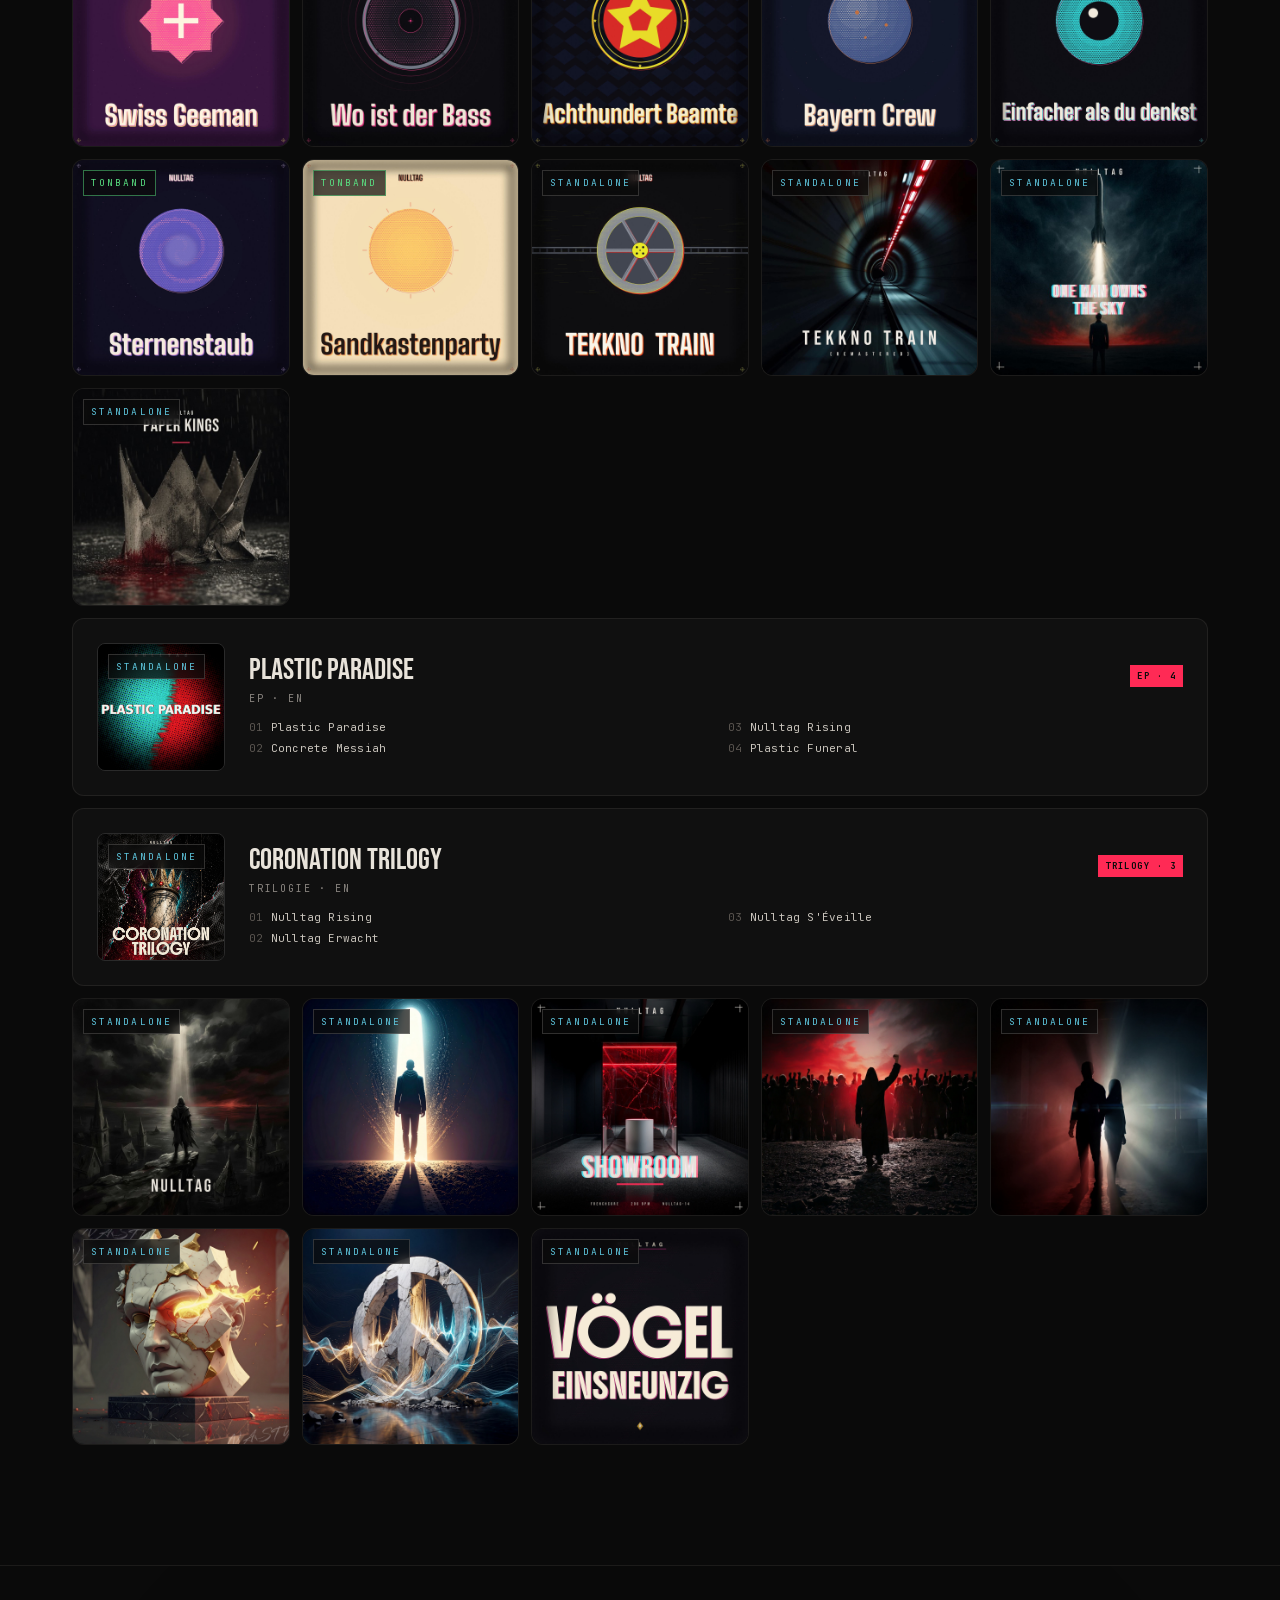
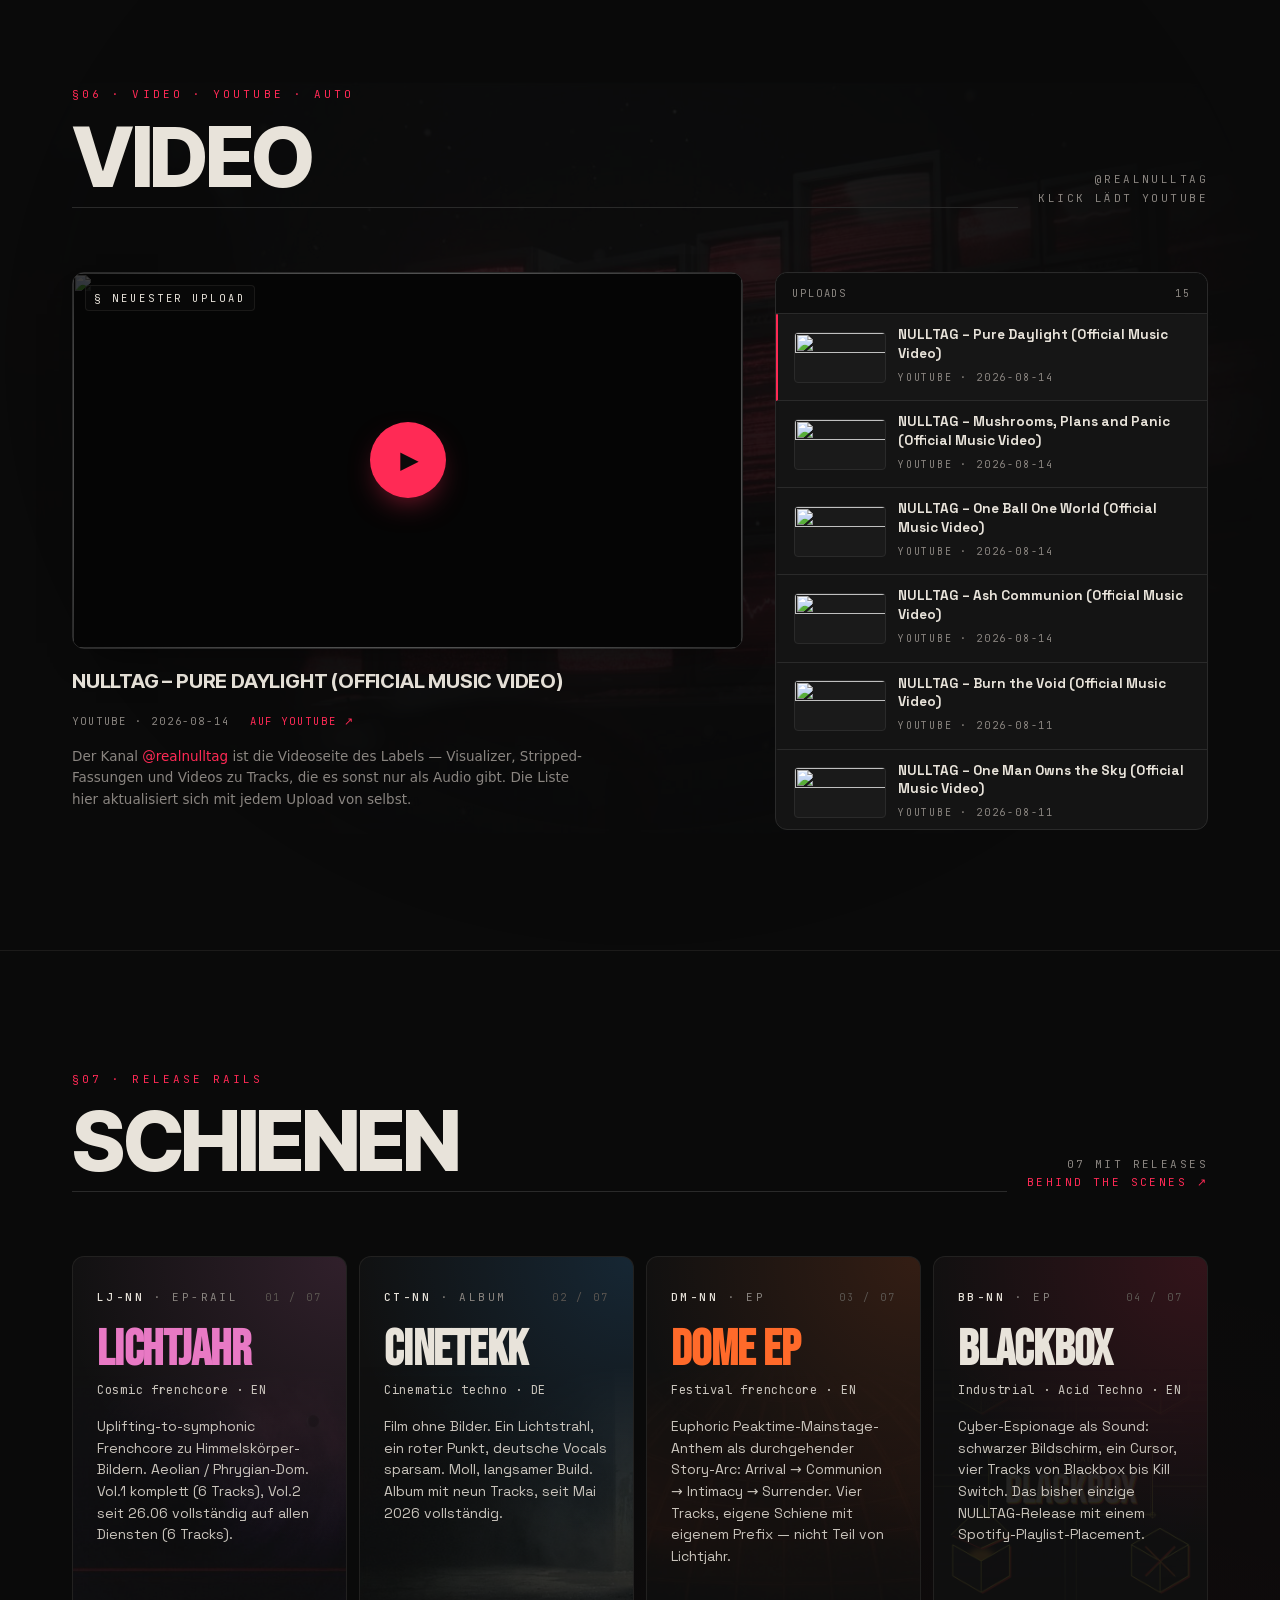
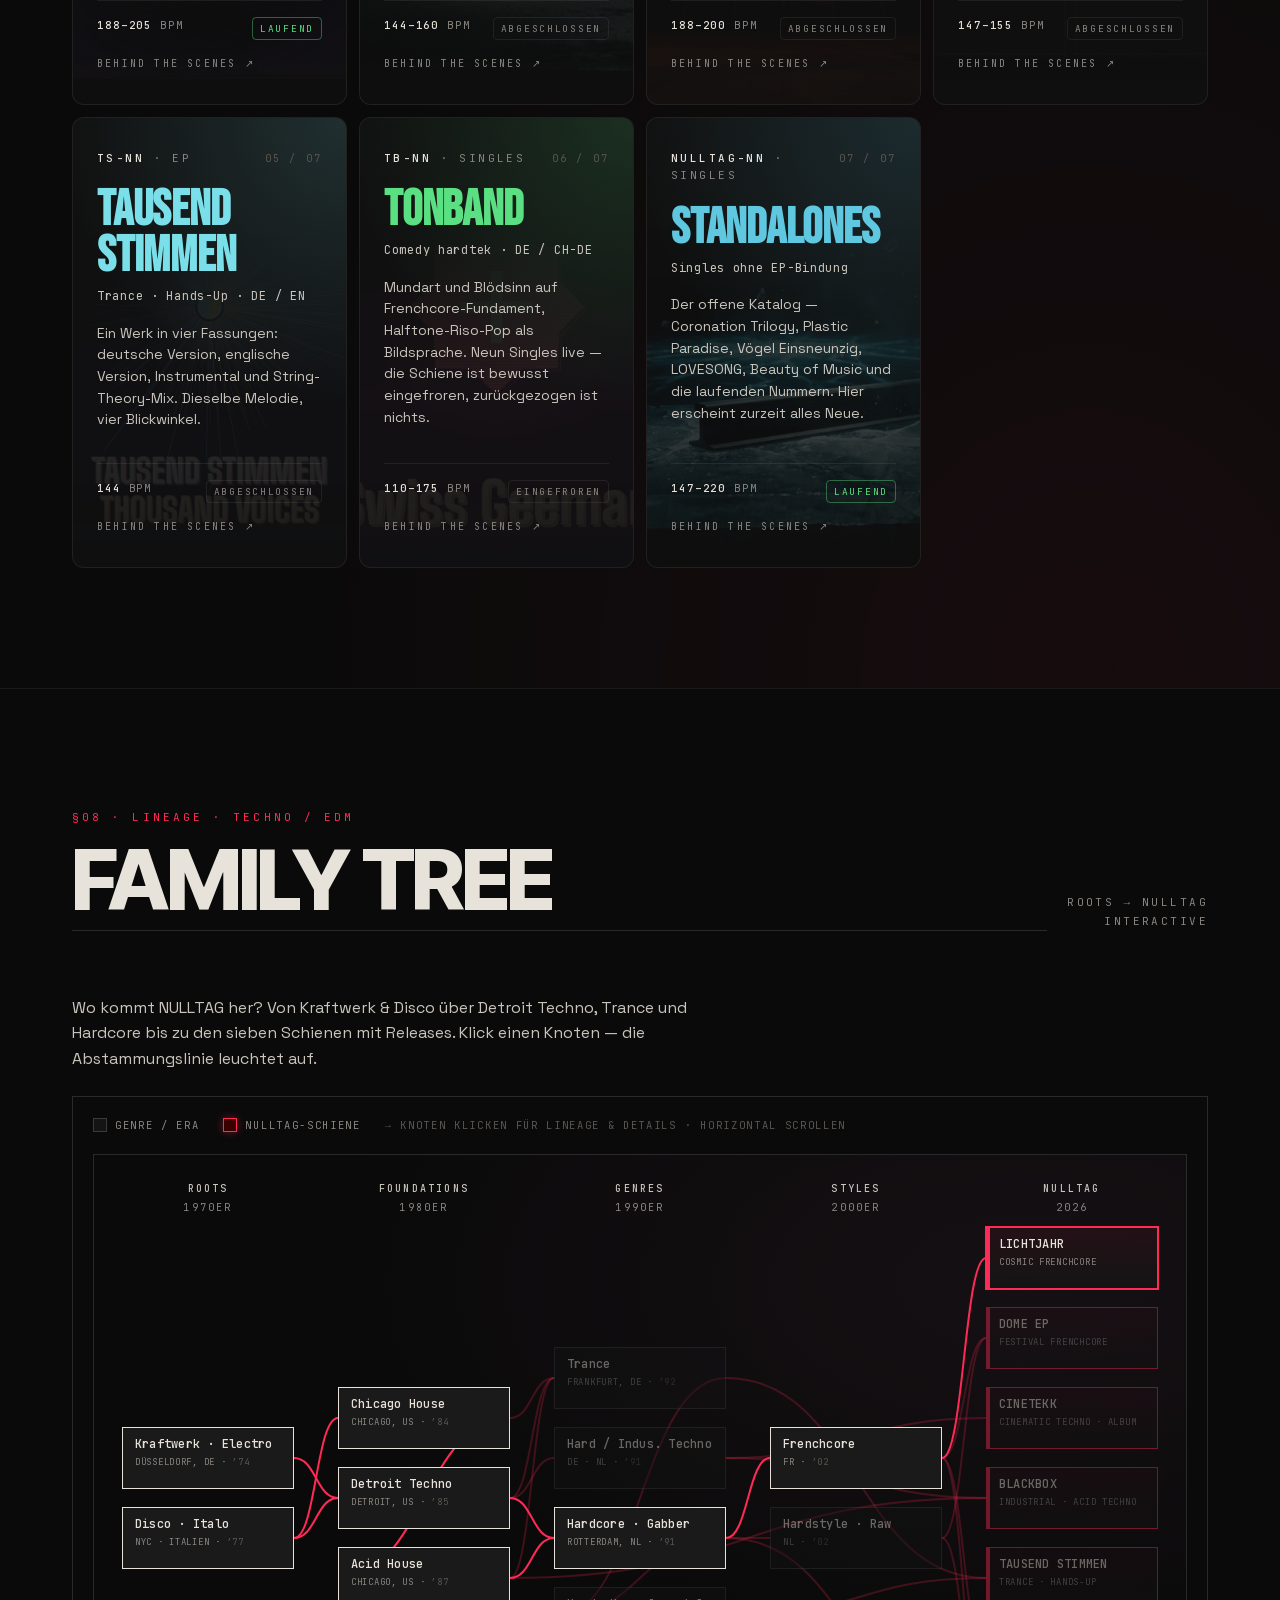
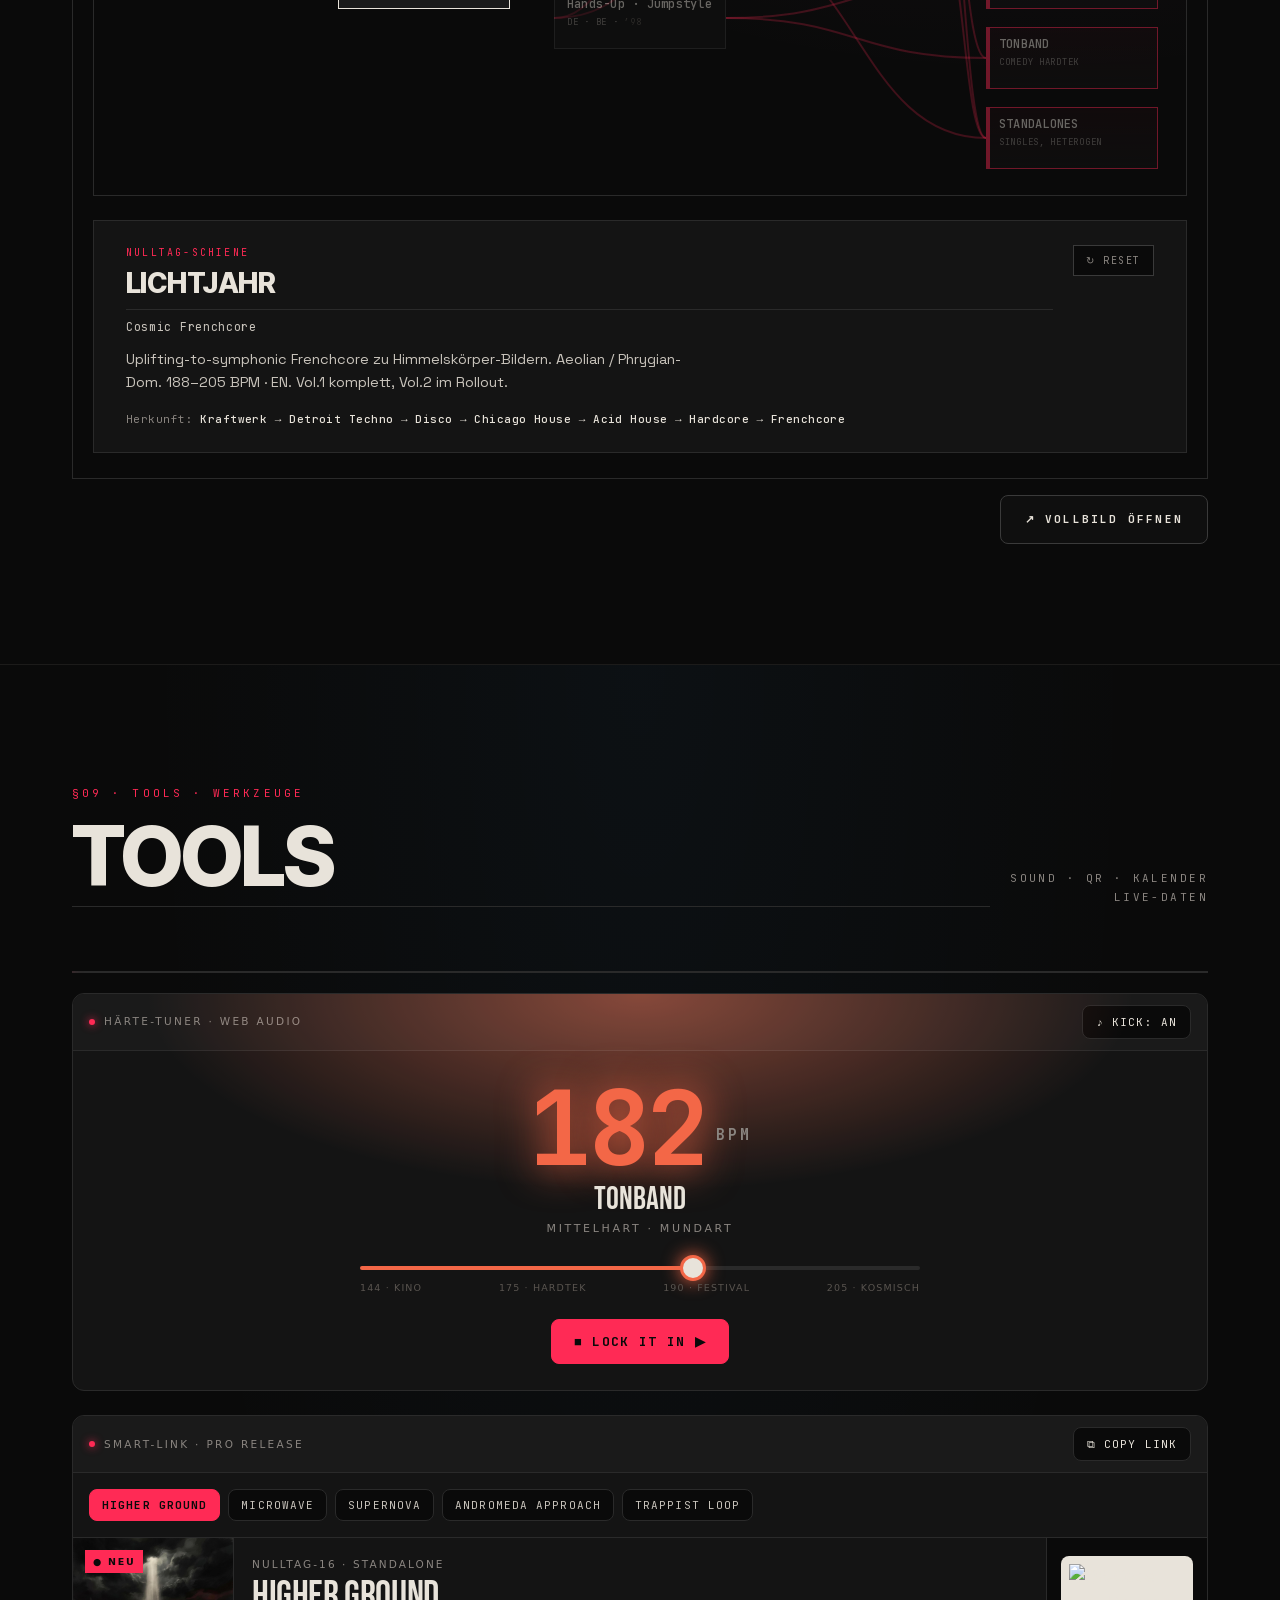
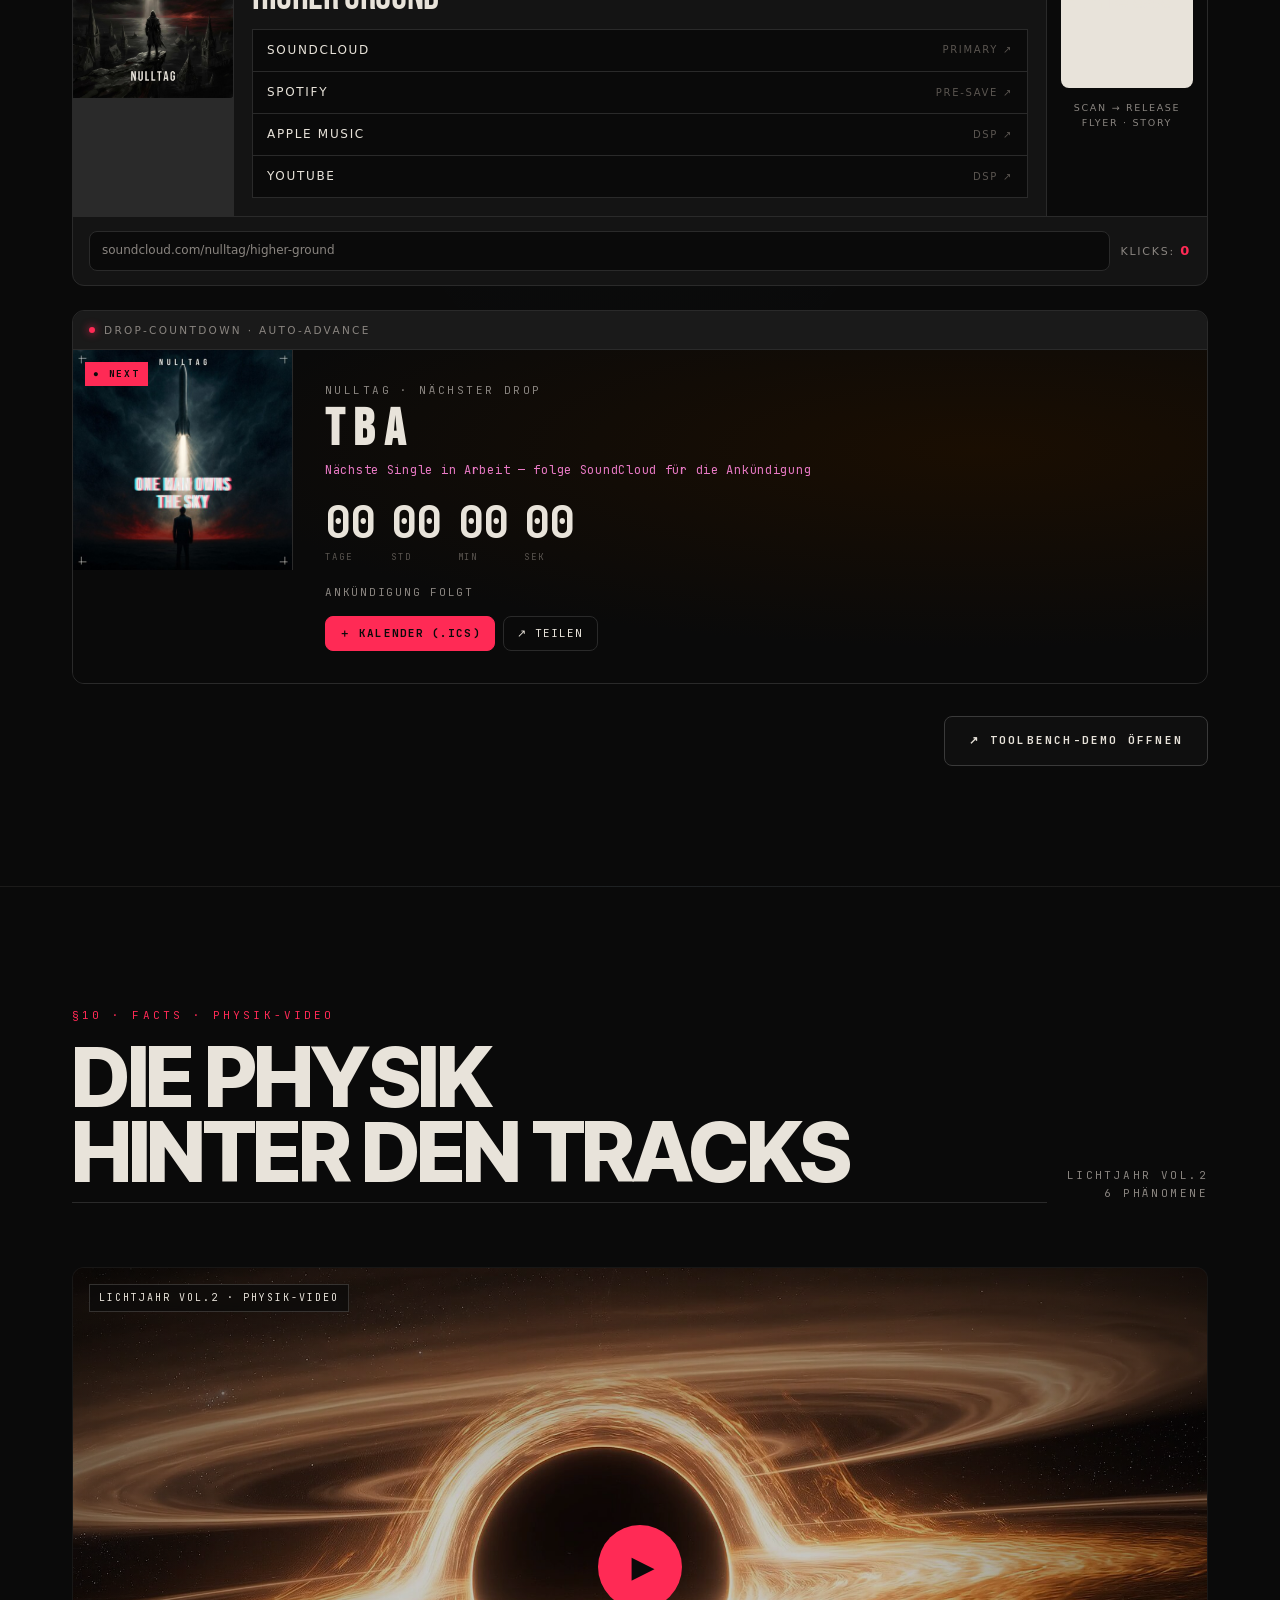
==== commit 2f9711a9: "Presse: vier belegte Beiträge — vom Vault recherchiert und mit Volltext-URL Die Vault-Seite (Claudia" ====
--- a/index.html
+++ b/index.html
@@ -1630,7 +1630,8 @@
             '<span class="pr__src">' + catEsc(p.source || "Presse") + "</span>" +
             '<span class="' + presseBadge(p.kind) + '">' + catEsc(p.kind || "Artikel") + "</span>" +
           "</div>" +
-          '<div class="pr__date">' + catEsc(p.date || "") + "</div>" +
+          '<div class="pr__date">' + catEsc(p.date || "") +
+            (p.author ? " · " + catEsc(p.author) : "") + "</div>" +
           // Ohne Schlagzeile beschreibt die Karte, was der Link ist. `about`
         // nennt dabei das Thema, wenn es feststeht — „Beitrag über
         // Freedom" statt sechsmal derselben Zeile.
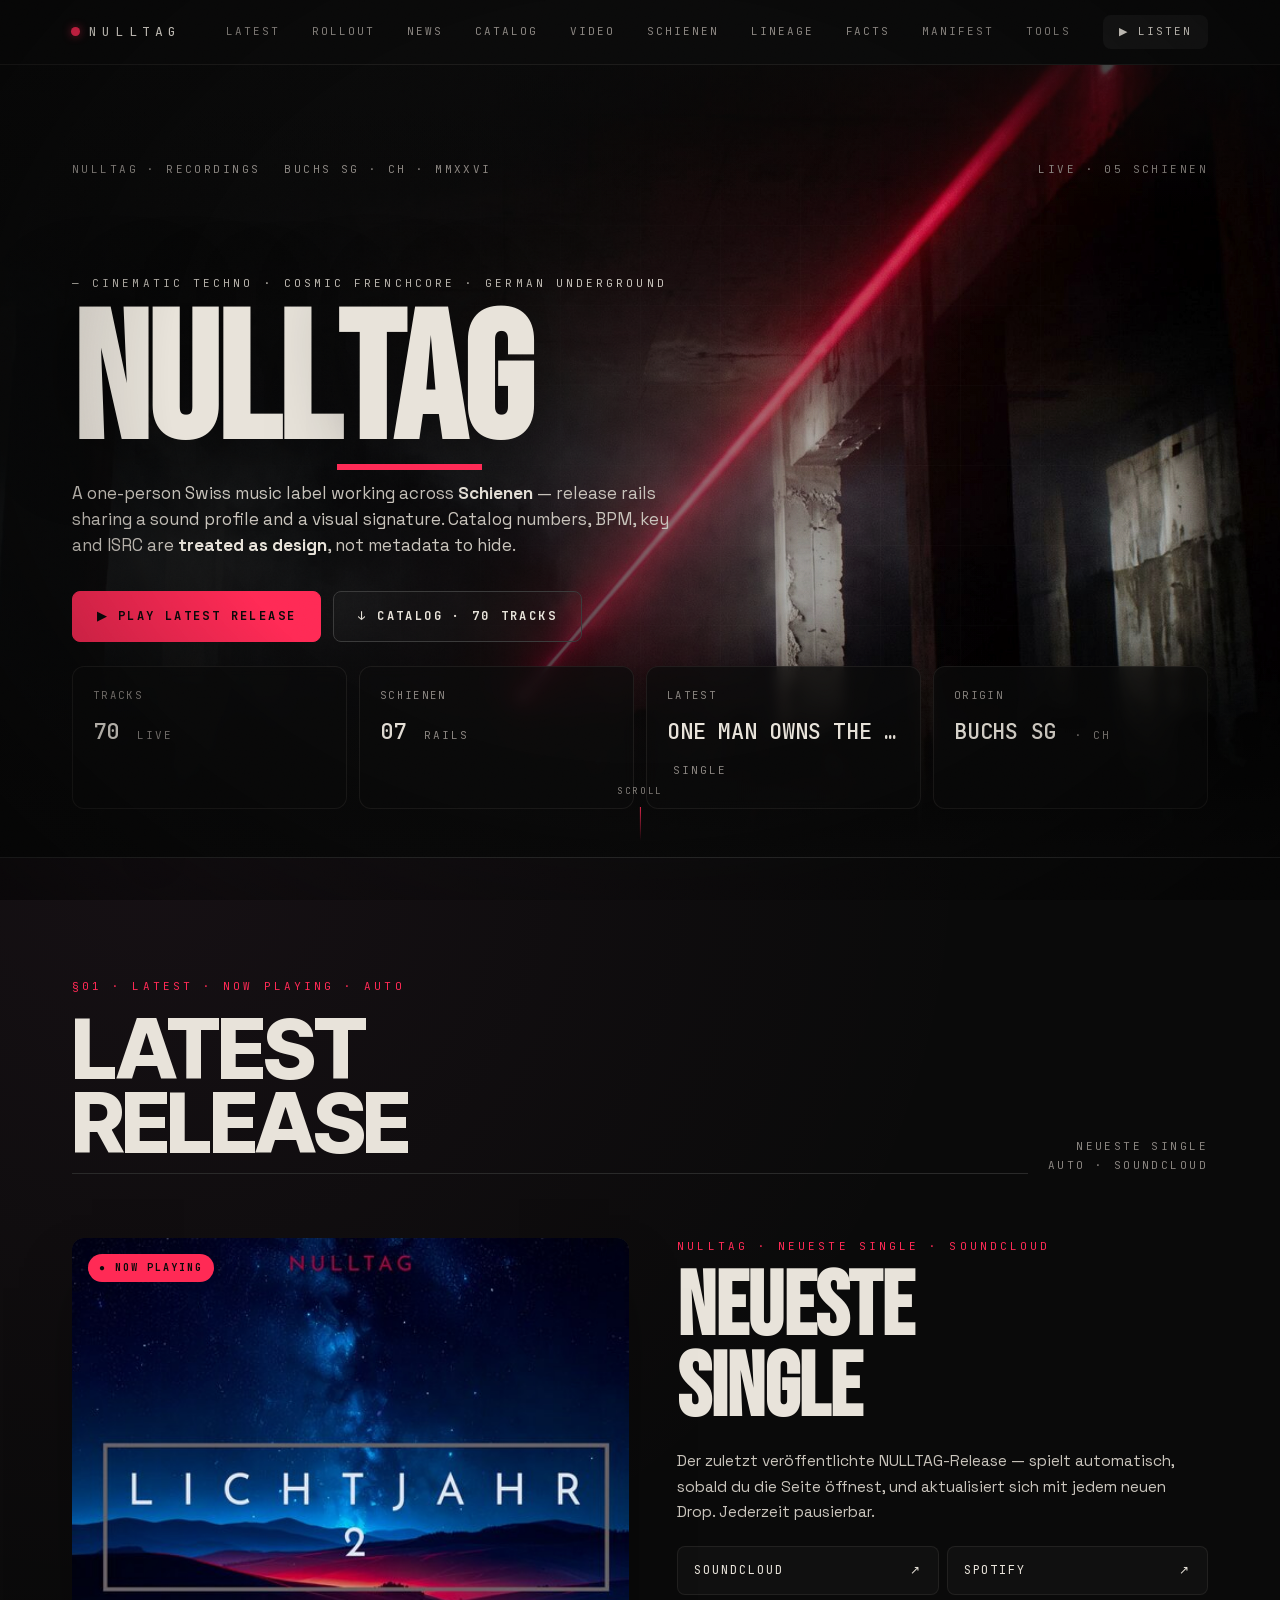
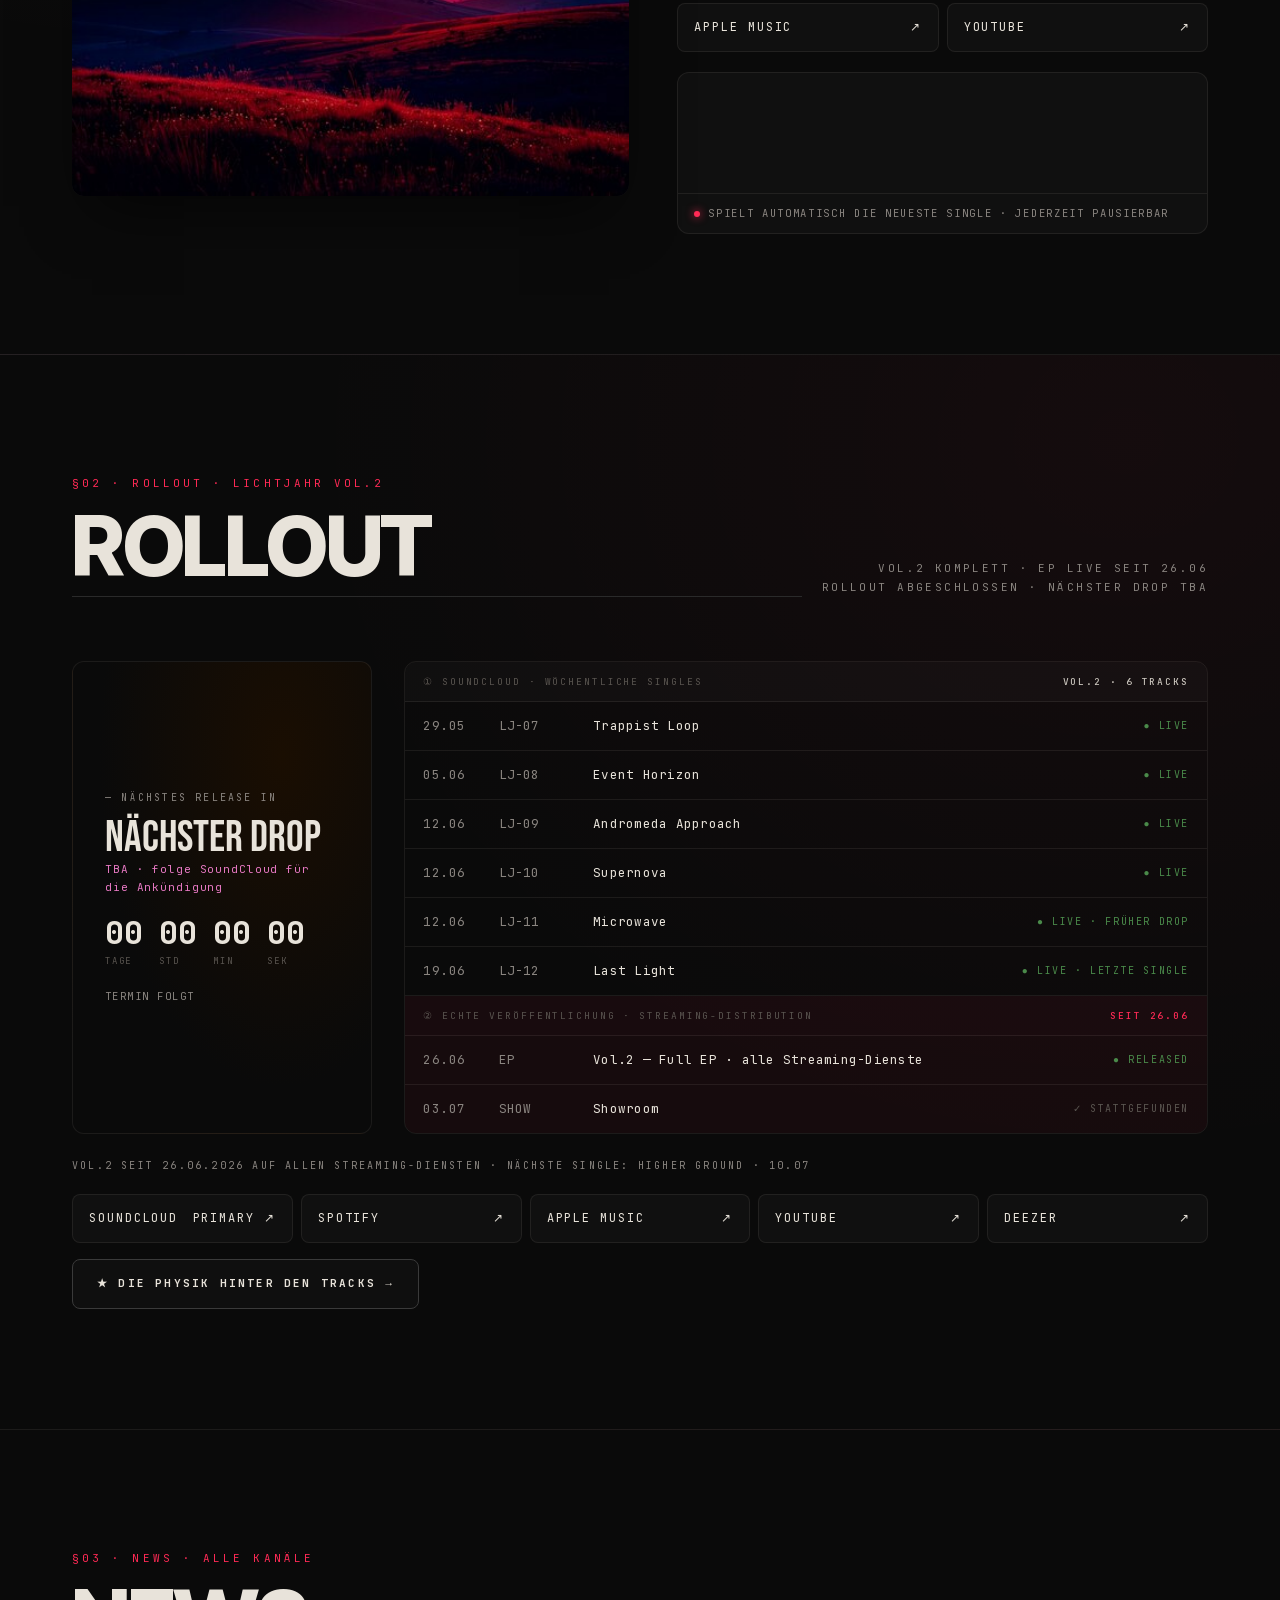
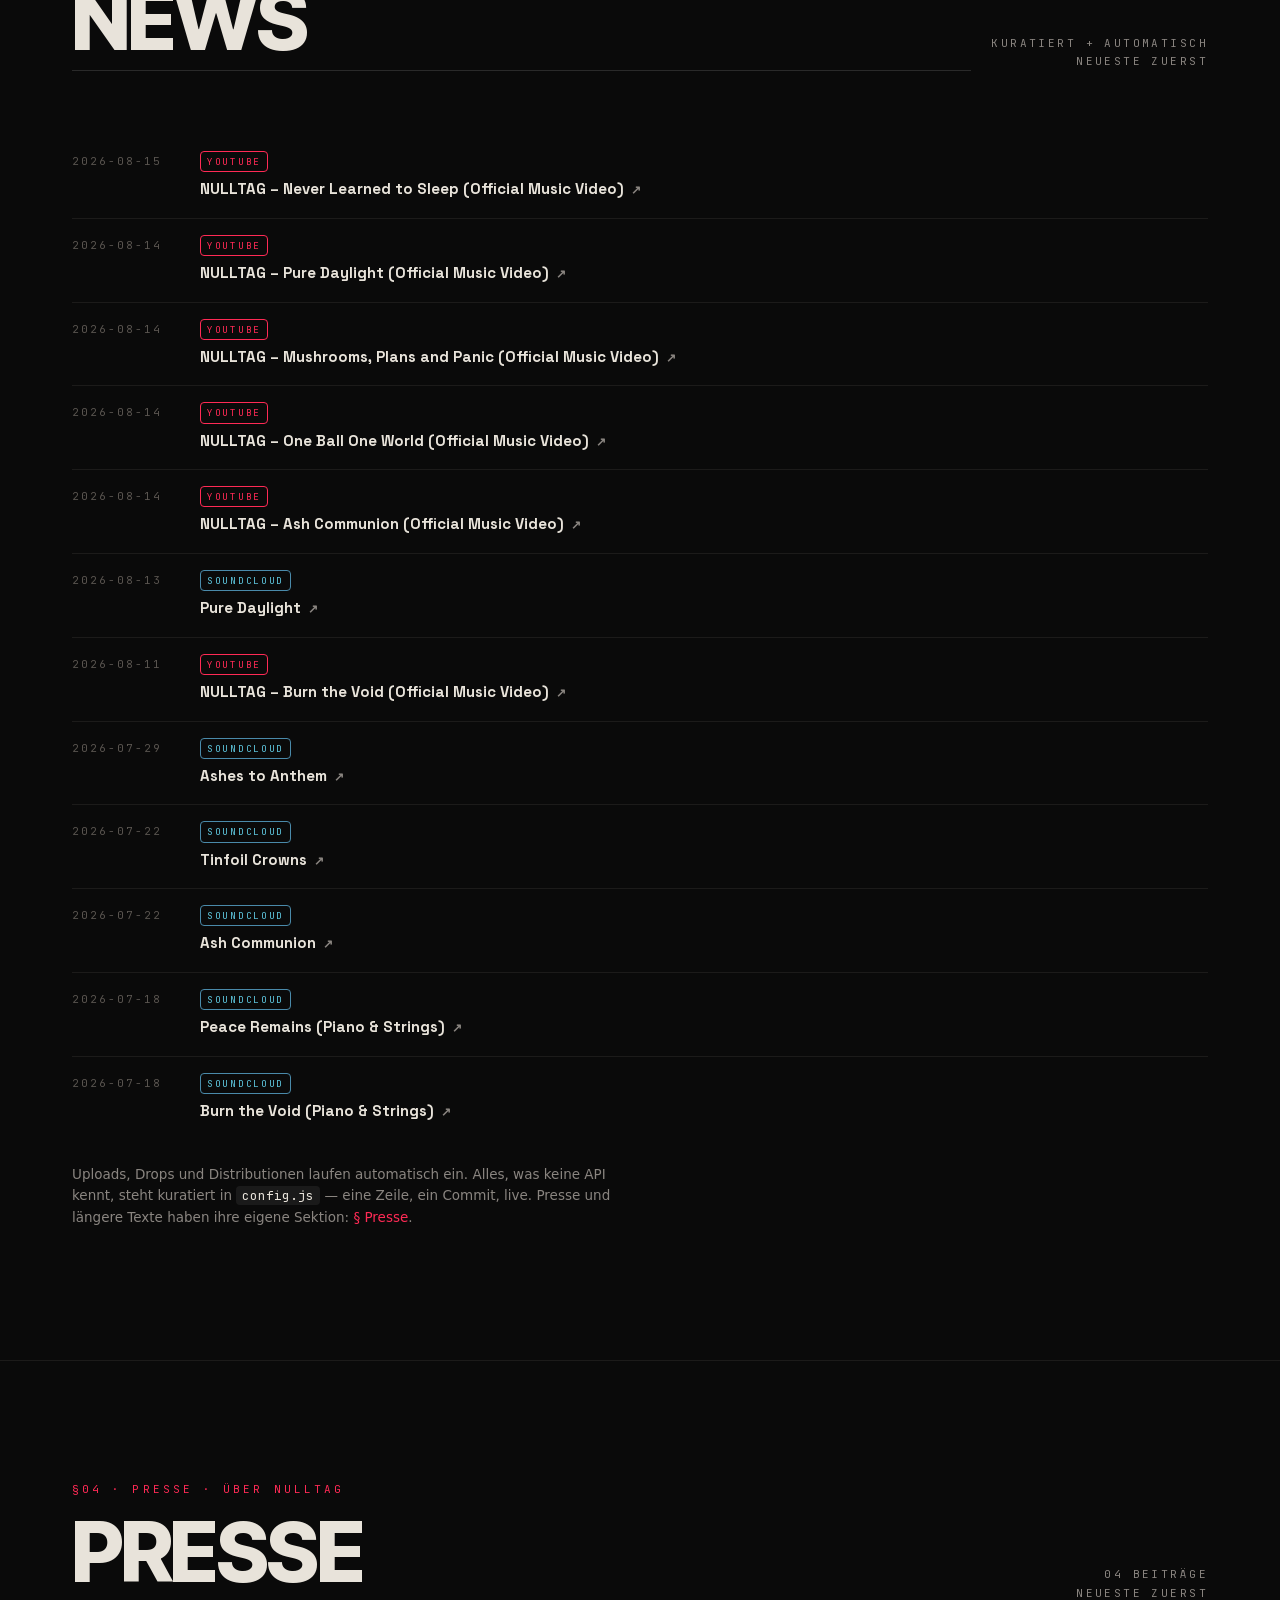
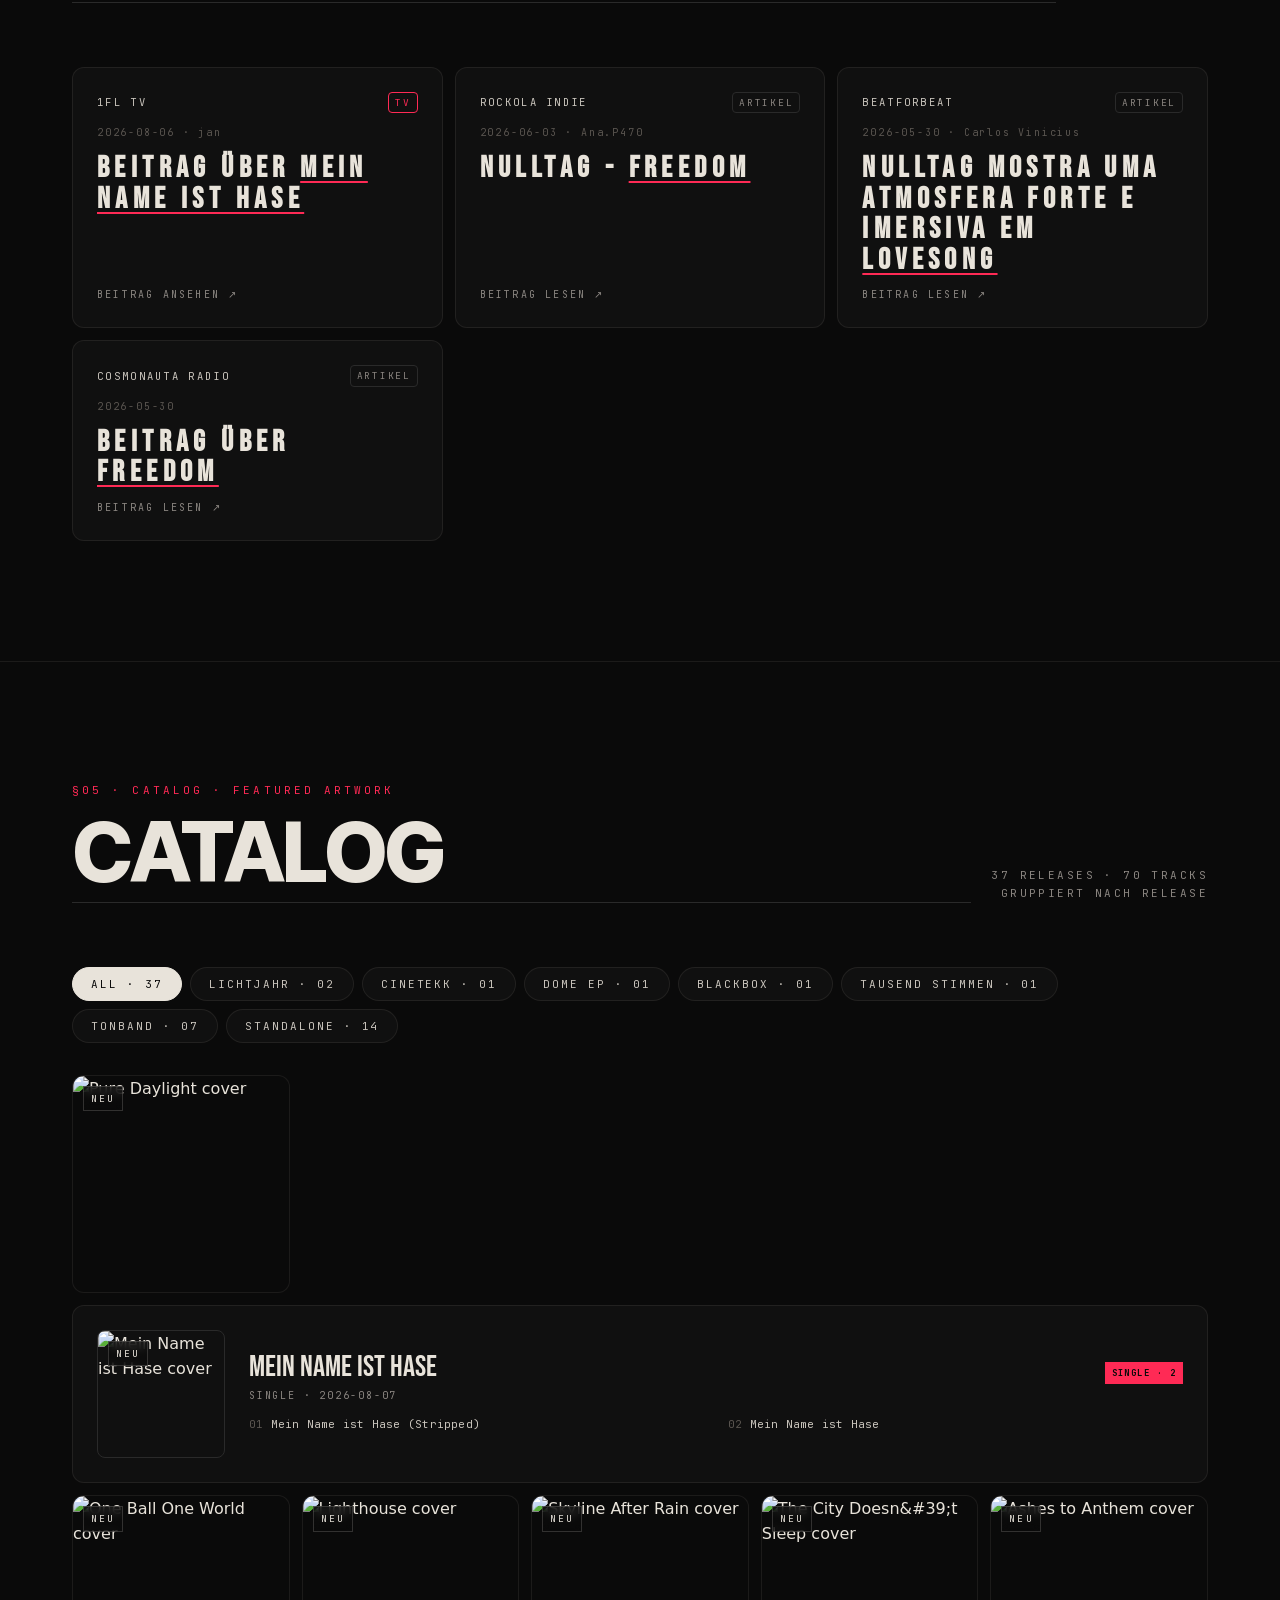
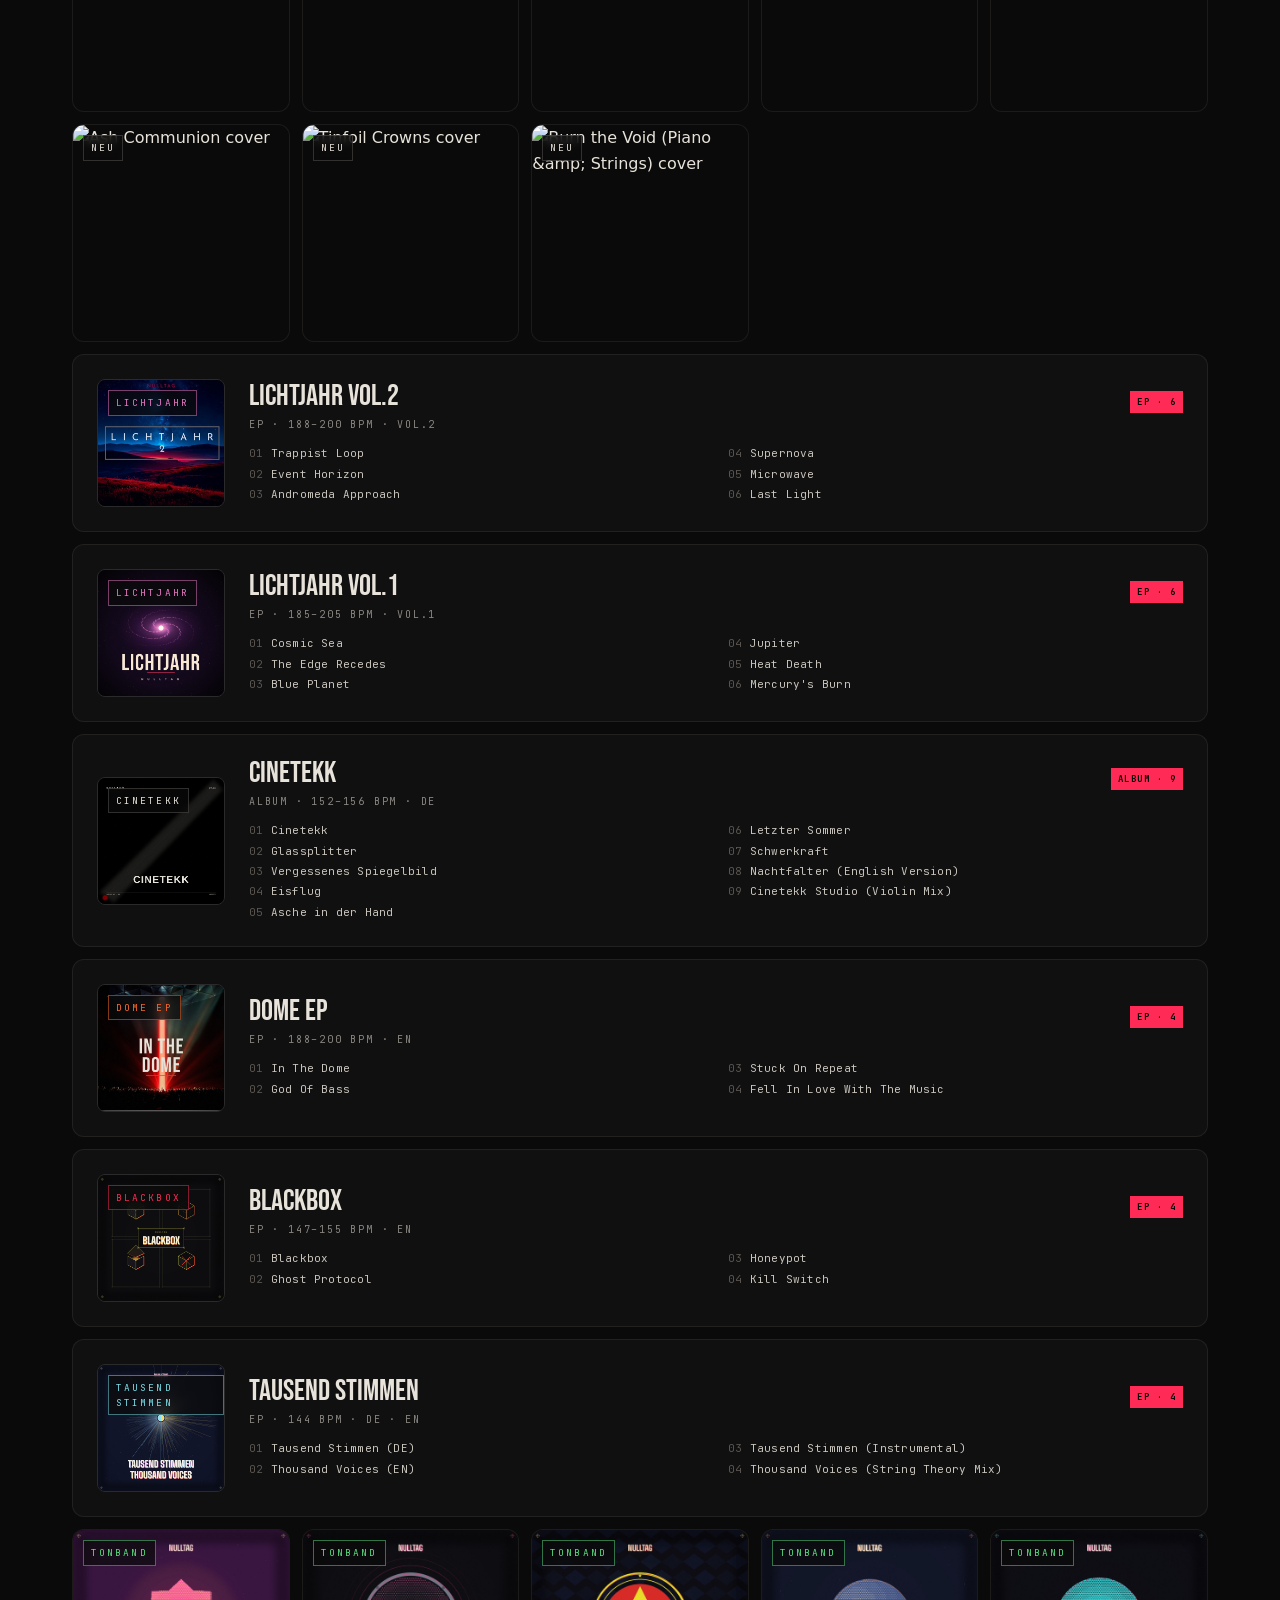
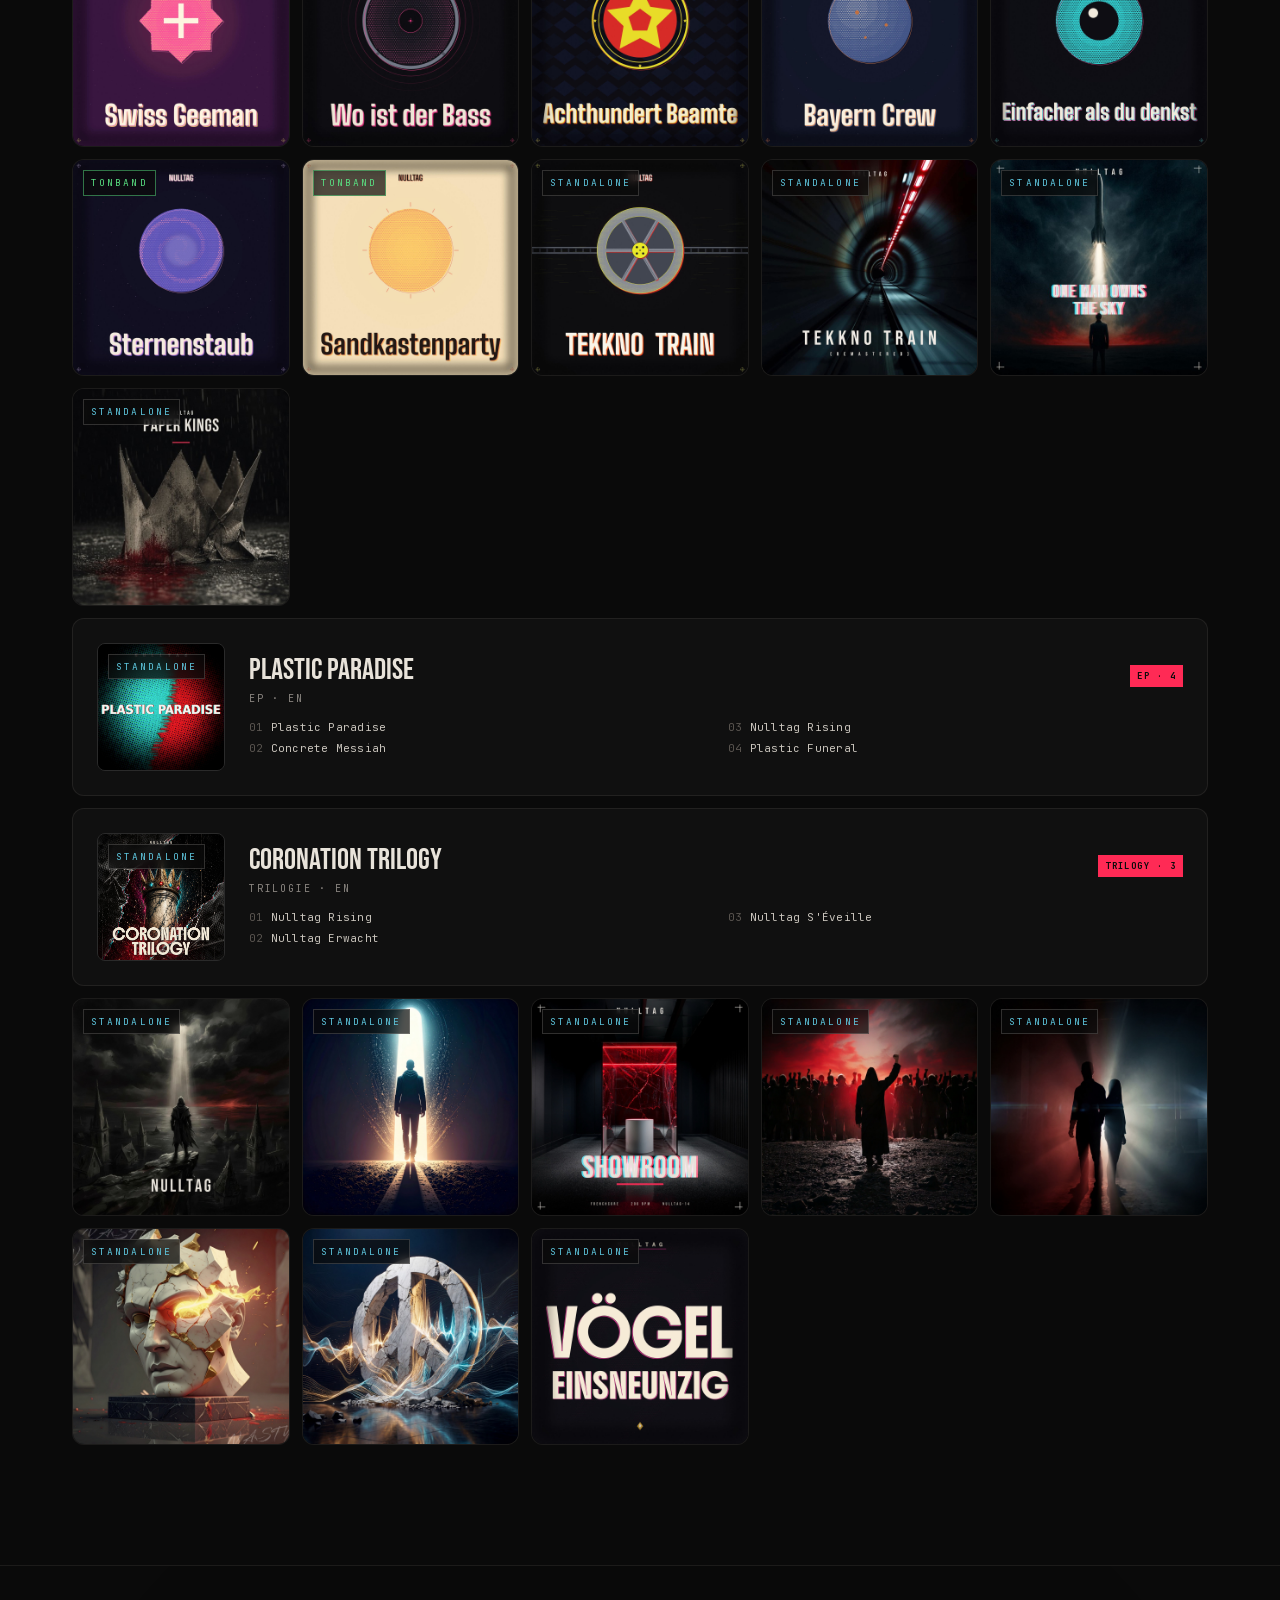
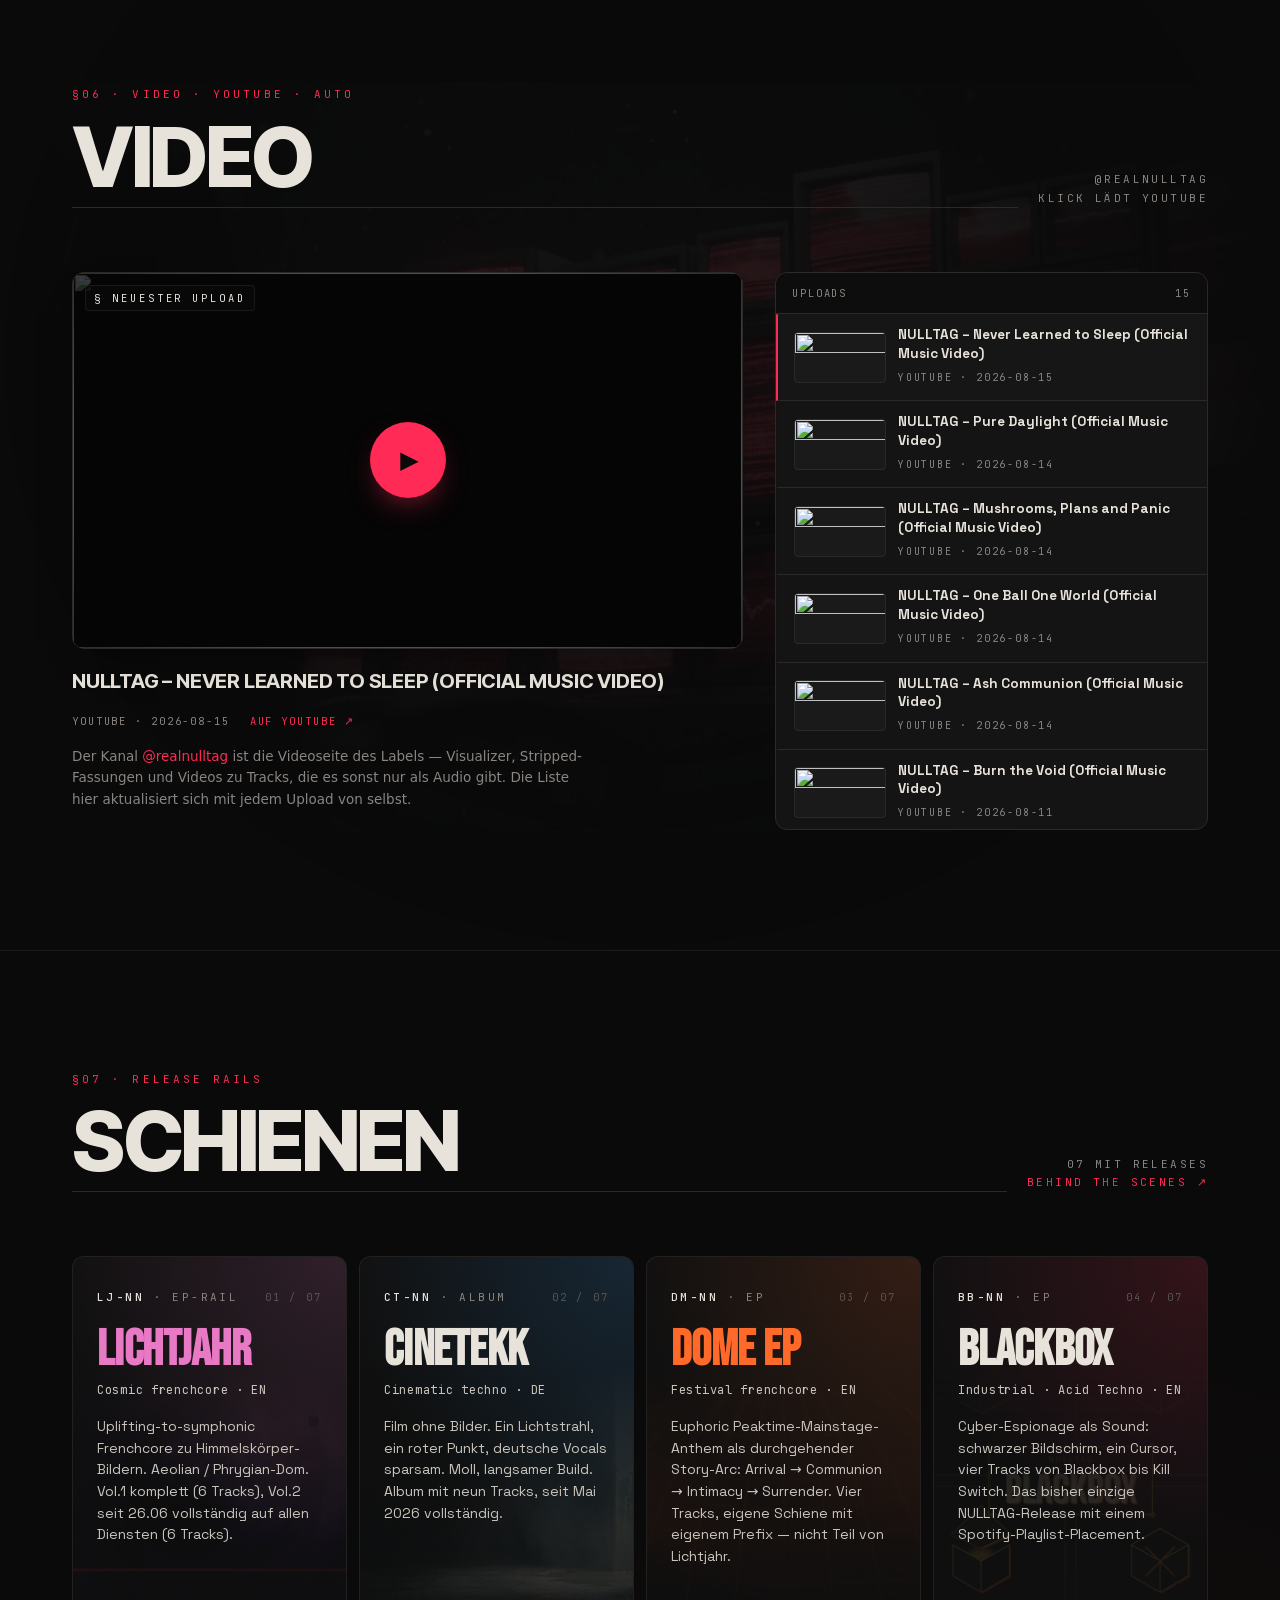
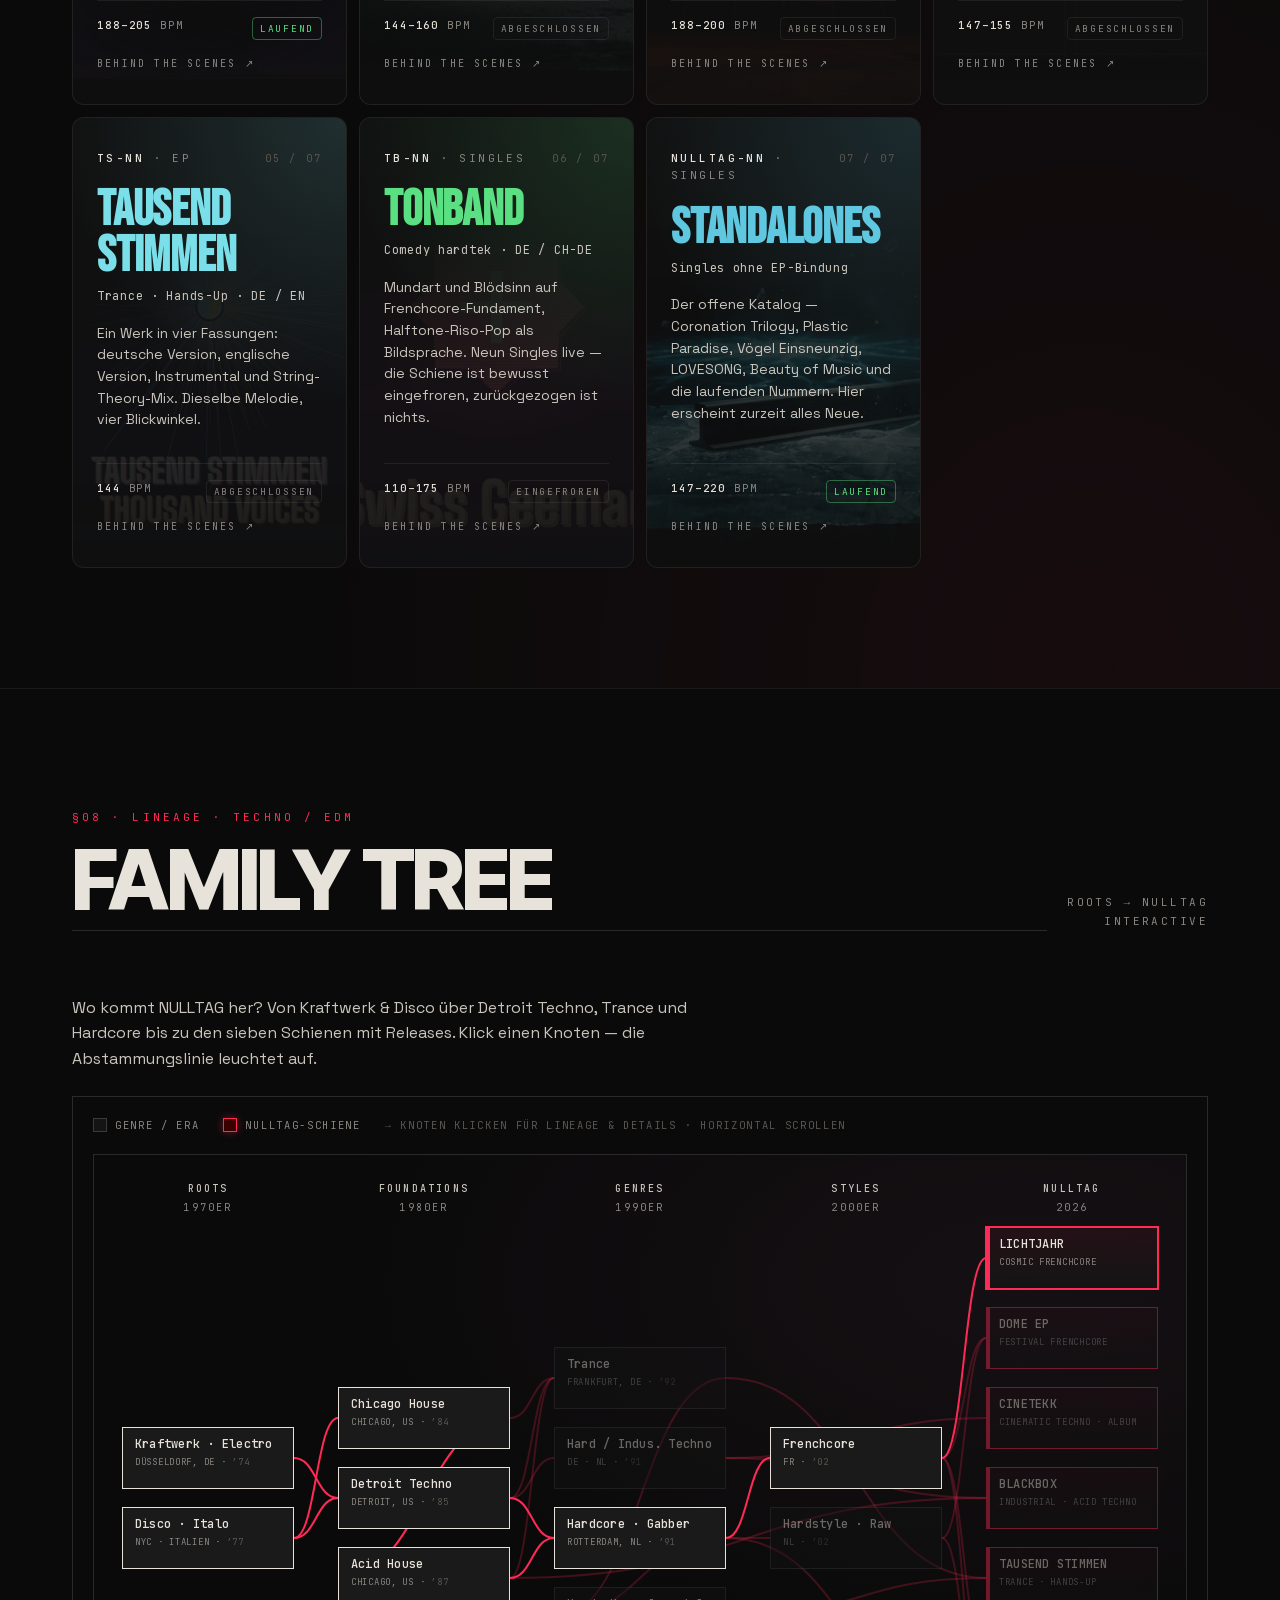
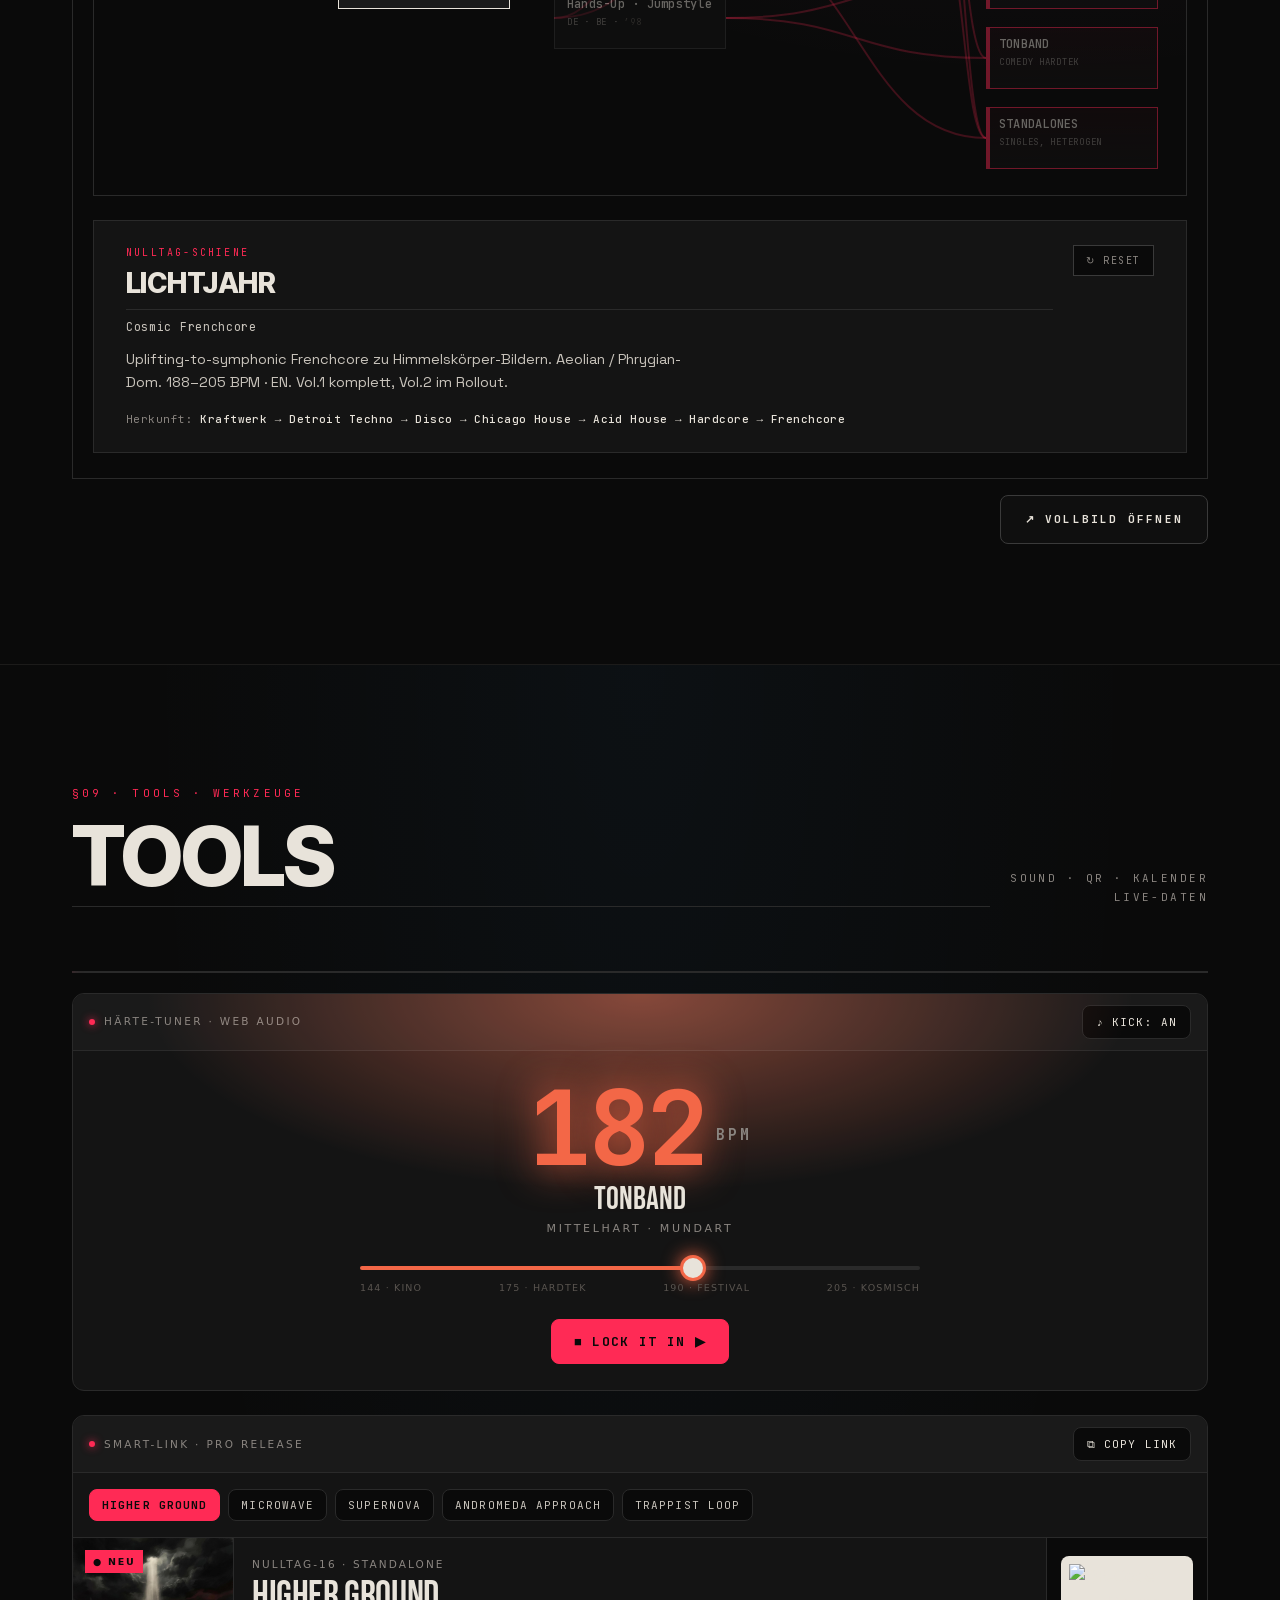
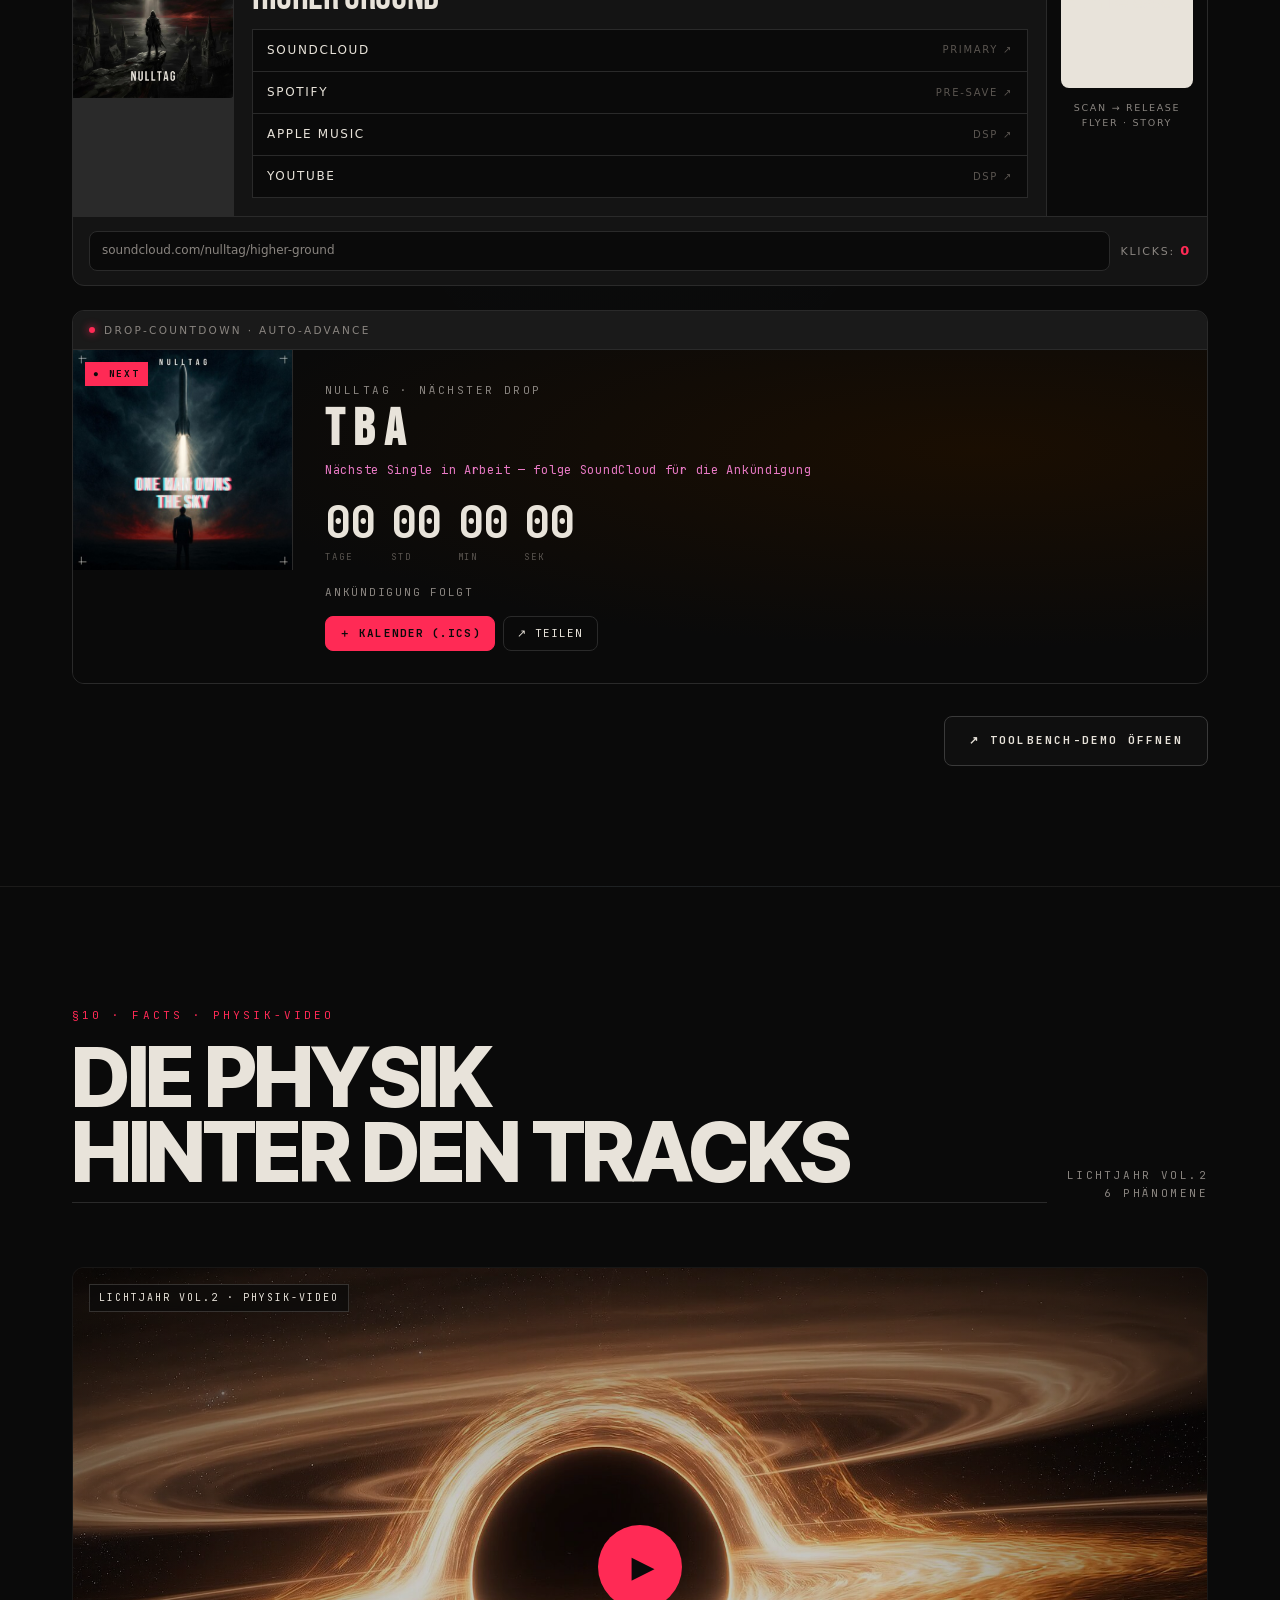
==== commit 6a87d338: "Presse: Track-/Release-Namen im Titel hervorheben Bei BeatForBeat stand „LOVESONG" zwar im Titel, ab" ====
--- a/index.html
+++ b/index.html
@@ -255,6 +255,9 @@
   .pr__src { font-family: var(--font-mono); font-size: 10.5px; letter-spacing: 0.22em; text-transform: uppercase; color: var(--bone-dim); }
   .pr__date { font-family: var(--font-mono); font-size: 10px; letter-spacing: 0.18em; color: var(--muted-deep); white-space: nowrap; }
   .pr__title { font-family: var(--font-display); font-size: clamp(22px, 2.4vw, 30px); line-height: 1.02; text-transform: uppercase; color: var(--bone); margin: 0; }
+  /* Hebt den Track-/Release-Namen innerhalb der Schlagzeile hervor — sonst
+     verschwindet er in Beitragstiteln, die ihn nur beilaeufig nennen. */
+  .pr__title b { font-weight: inherit; text-decoration: underline; text-decoration-color: var(--tiefrot); text-decoration-thickness: 2px; text-underline-offset: 4px; }
   a.pr:hover .pr__title { color: var(--tiefrot); }
   .pr__quote { font-family: var(--font-body); font-size: 14.5px; line-height: 1.55; color: var(--bone-dim); margin: 0; padding-left: var(--s-4); border-left: 2px solid var(--hairline); }
   .pr__go { margin-top: auto; font-family: var(--font-mono); font-size: 10px; letter-spacing: 0.22em; text-transform: uppercase; color: var(--muted); }
@@ -1580,6 +1583,20 @@
     return "nt-badge";
   }
 
+  // Der Songtitel/`about` sass am Ende eines Fliesstext-Satzes und ging
+  // dort unter — niemand liest bis zur letzten umgebrochenen Zeile, um zu
+  // sehen, dass genau die den eigentlichen Track nennt. Statt den Text zu
+  // aendern, wird der Name im Titel hervorgehoben, wo er vorkommt.
+  function presseTitleHtml(p){
+    var title = p.title || ("Beitrag über " + (p.about || "NULLTAG"));
+    if (!p.about) return catEsc(title);
+    var i = title.toLowerCase().indexOf(String(p.about).toLowerCase());
+    if (i < 0) return catEsc(title);
+    return catEsc(title.slice(0, i)) +
+      "<b>" + catEsc(title.slice(i, i + p.about.length)) + "</b>" +
+      catEsc(title.slice(i + p.about.length));
+  }
+
   function renderPresse(){
     var sec = document.getElementById("presse");
     var box = document.getElementById("presse-list");
@@ -1635,8 +1652,7 @@
           // Ohne Schlagzeile beschreibt die Karte, was der Link ist. `about`
         // nennt dabei das Thema, wenn es feststeht — „Beitrag über
         // Freedom" statt sechsmal derselben Zeile.
-        '<h3 class="pr__title">' +
-          catEsc(p.title || ("Beitrag über " + (p.about || "NULLTAG"))) + "</h3>" +
+        '<h3 class="pr__title">' + presseTitleHtml(p) + "</h3>" +
           (p.quote ? '<p class="pr__quote">' + catEsc(p.quote) + "</p>" : "") +
             '<div class="pr__go">' + (sehen ? "Beitrag ansehen ↗" : "Beitrag lesen ↗") + "</div>" +
         "</div>" +
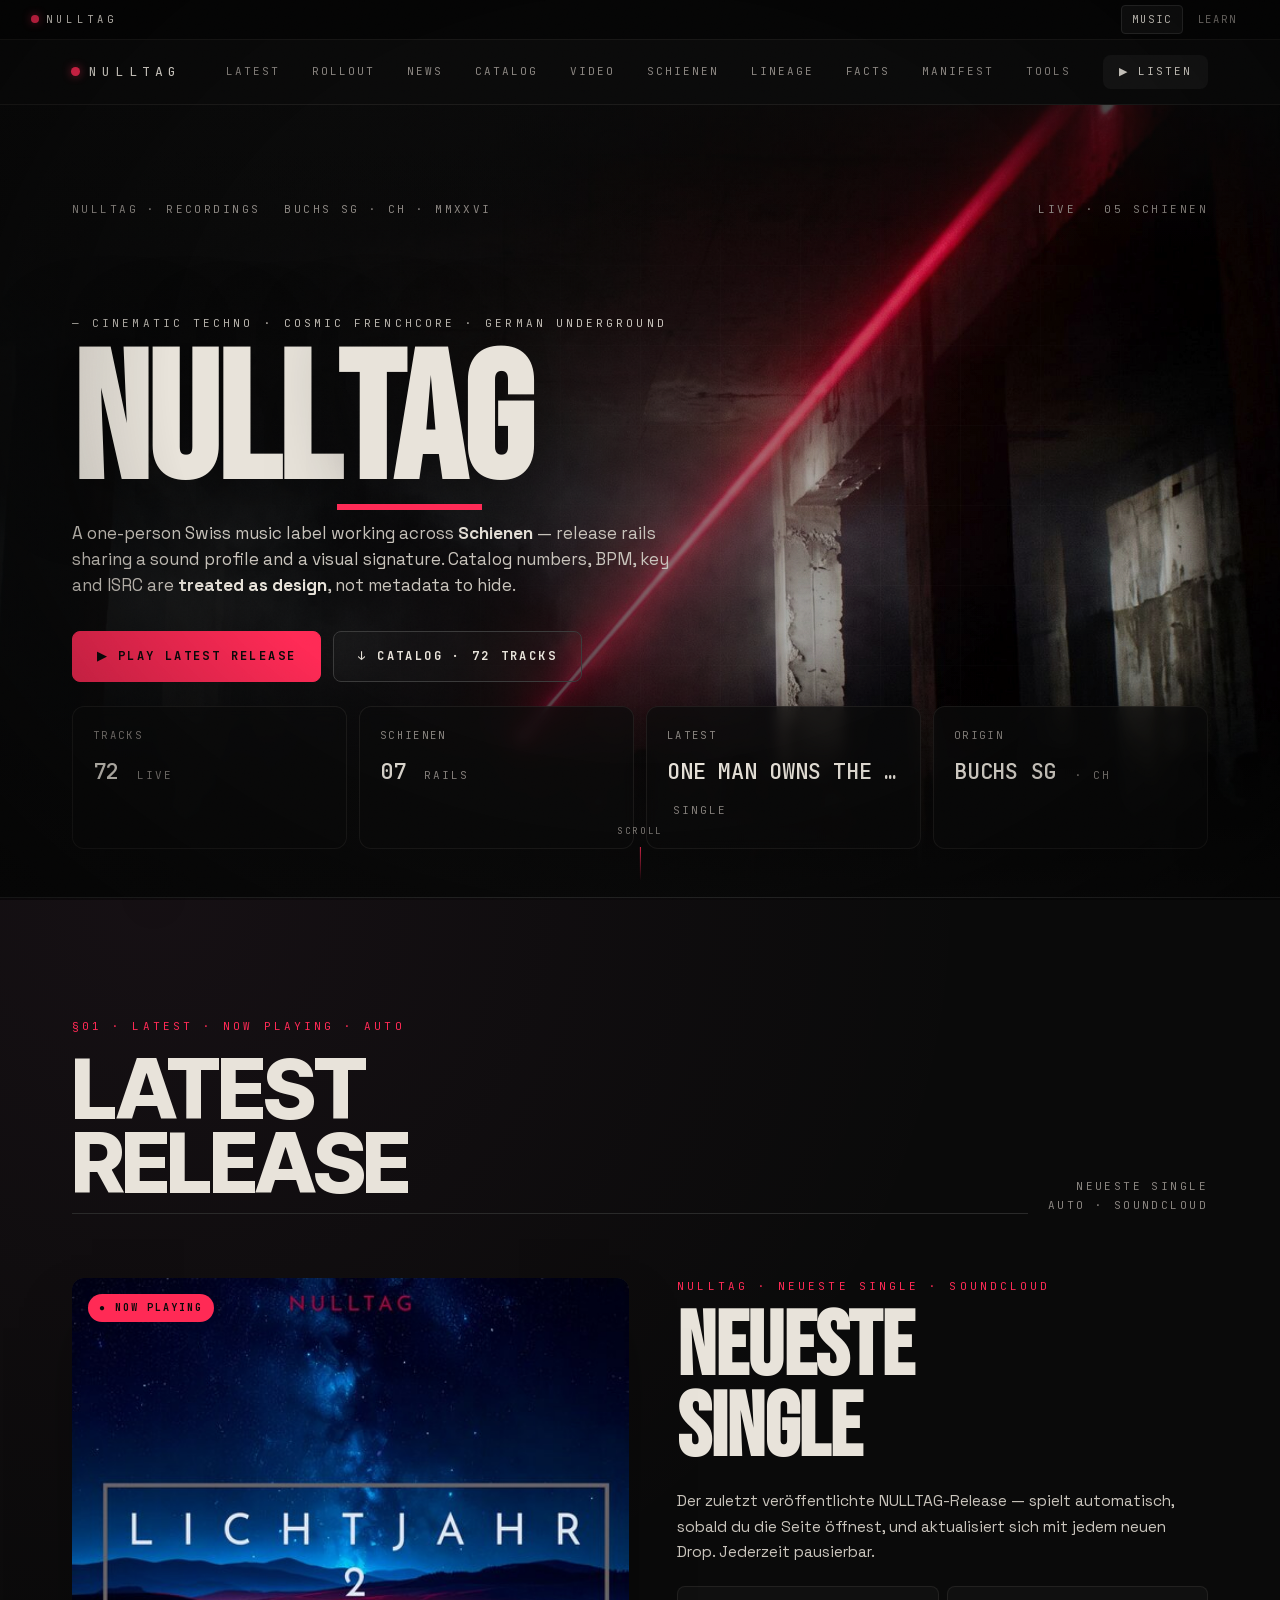
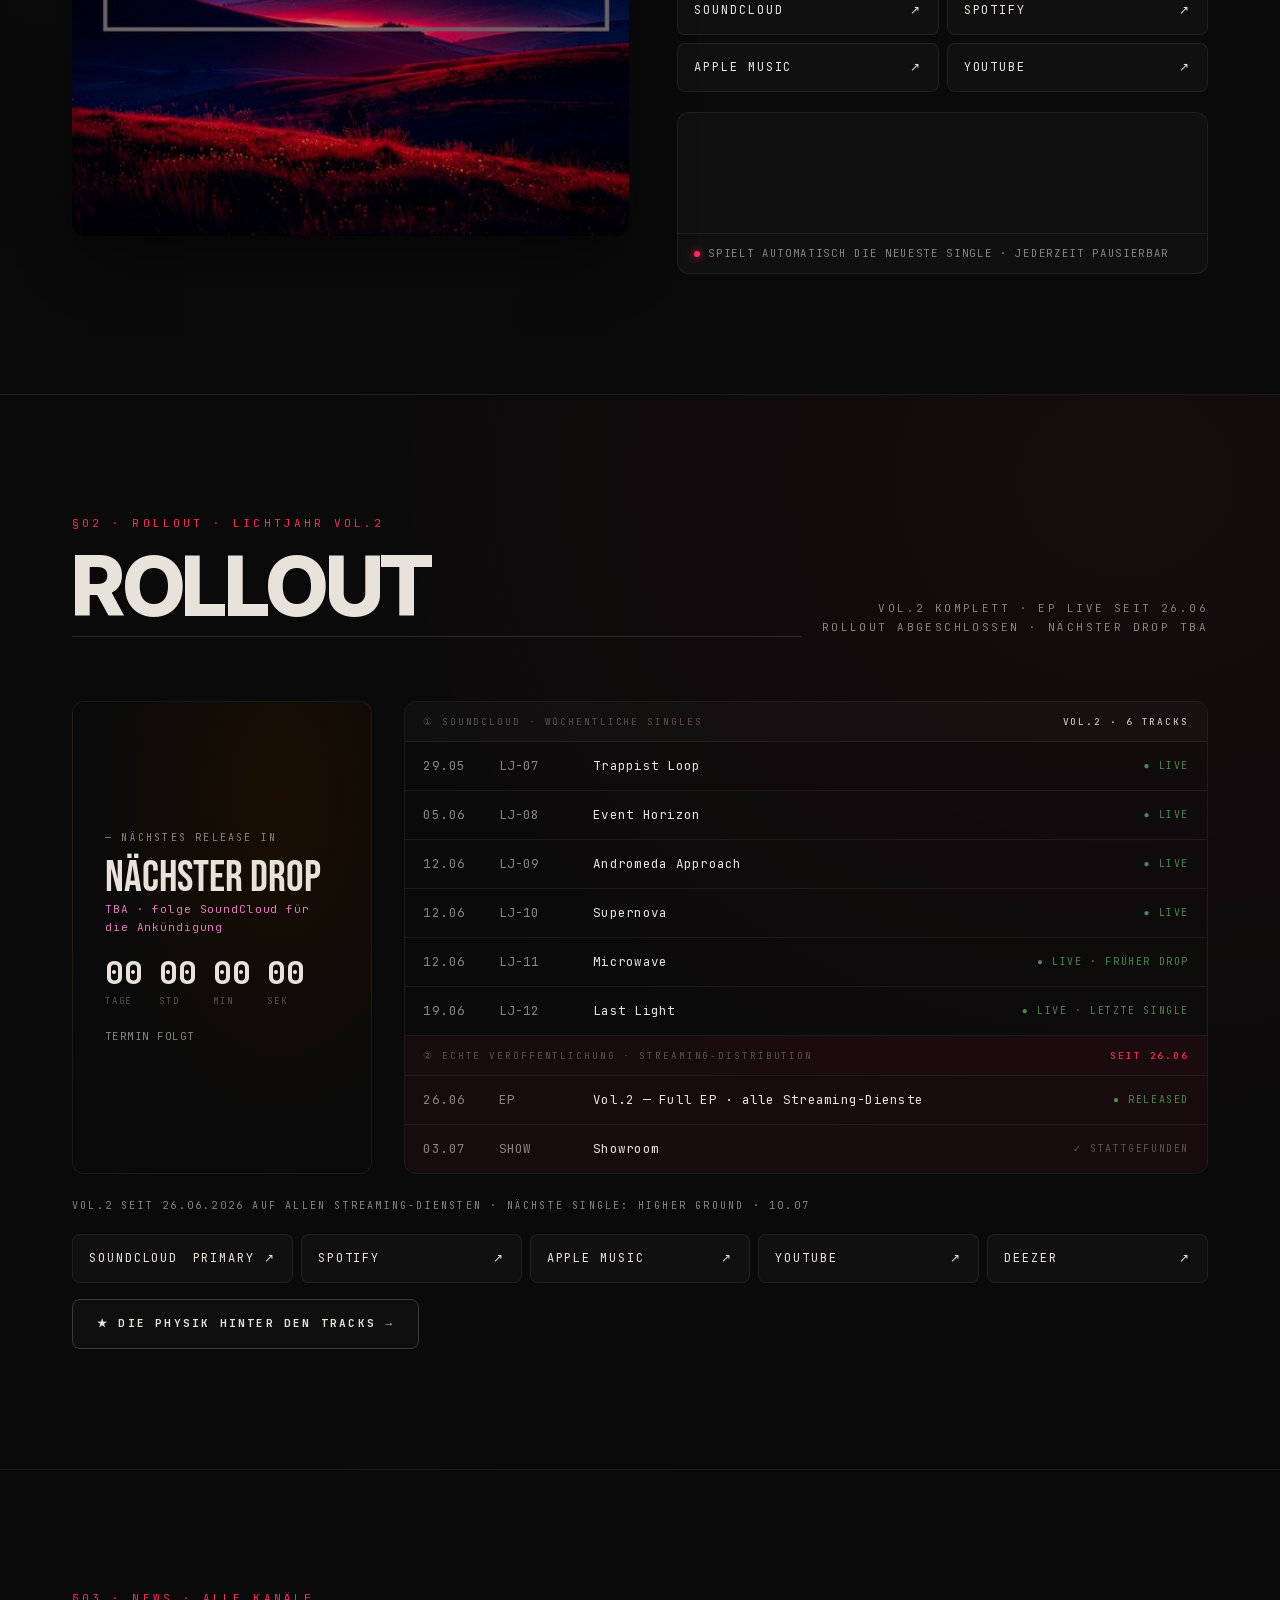
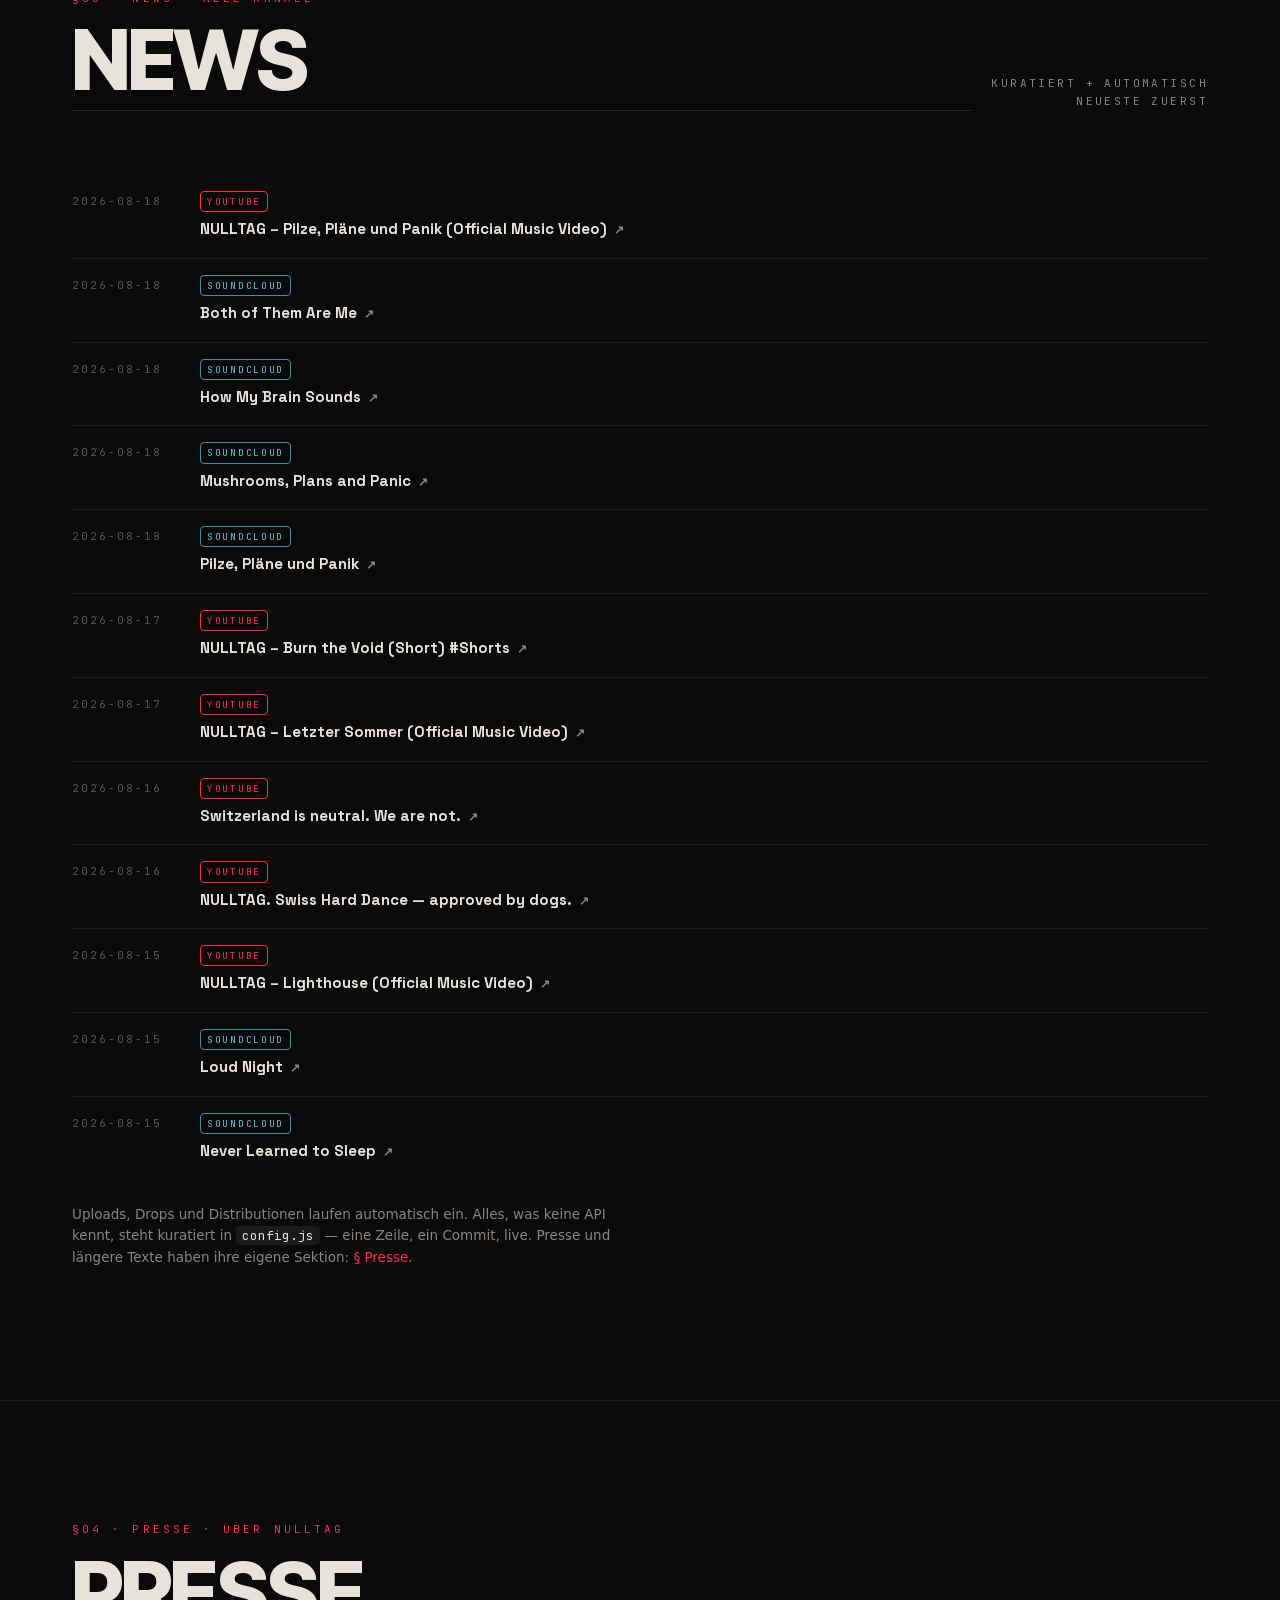
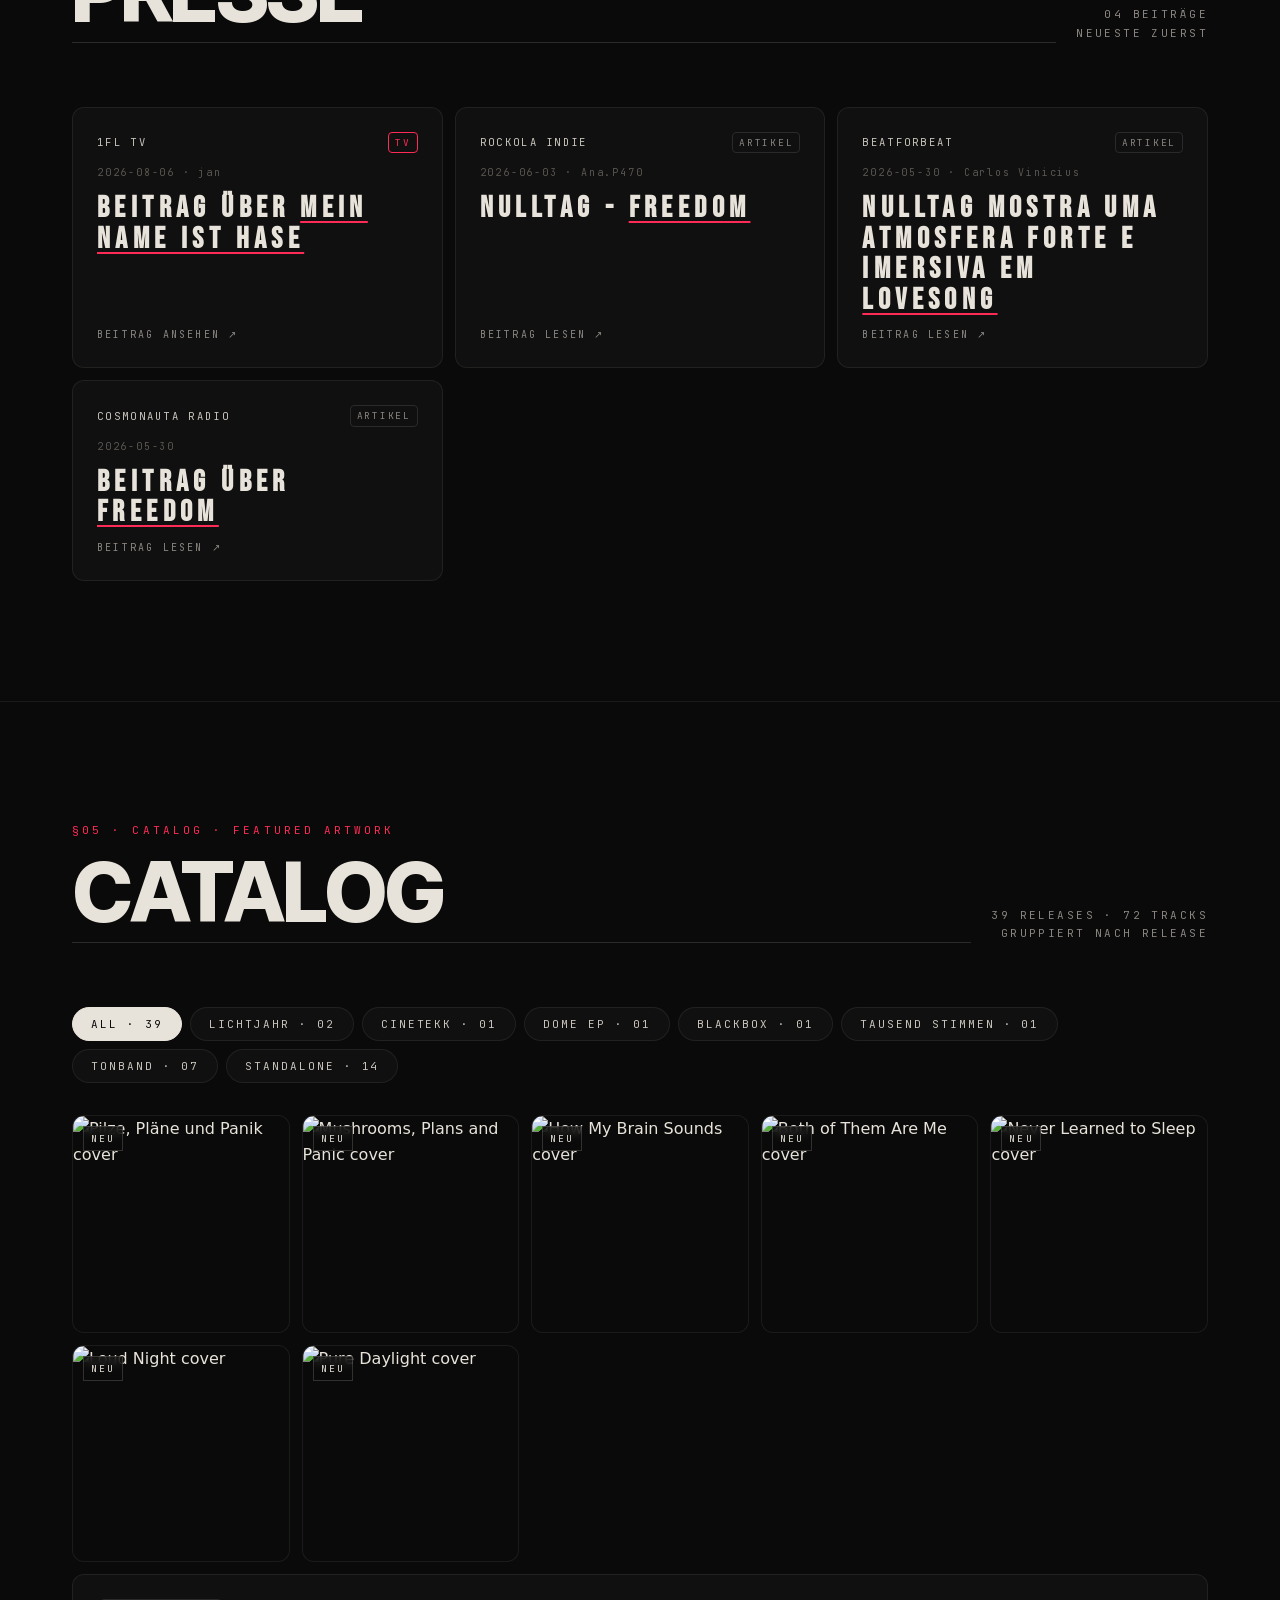
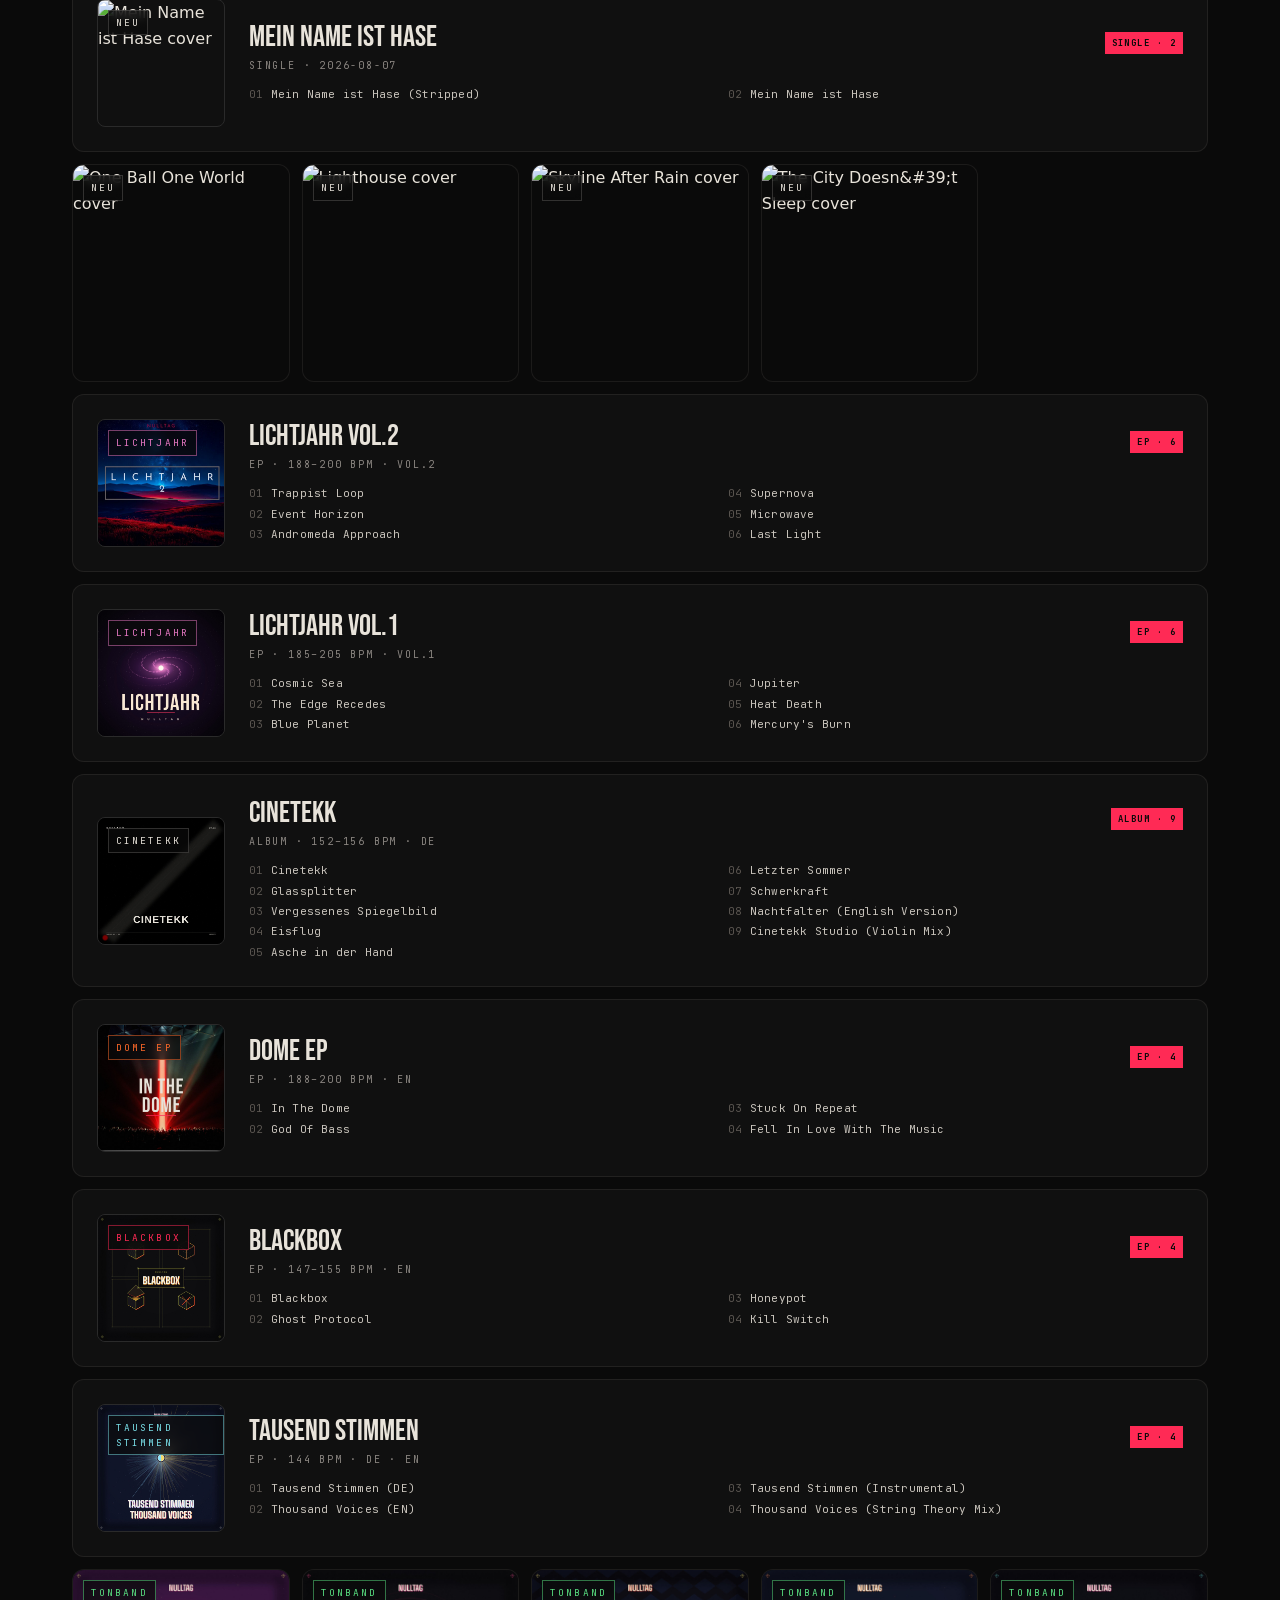
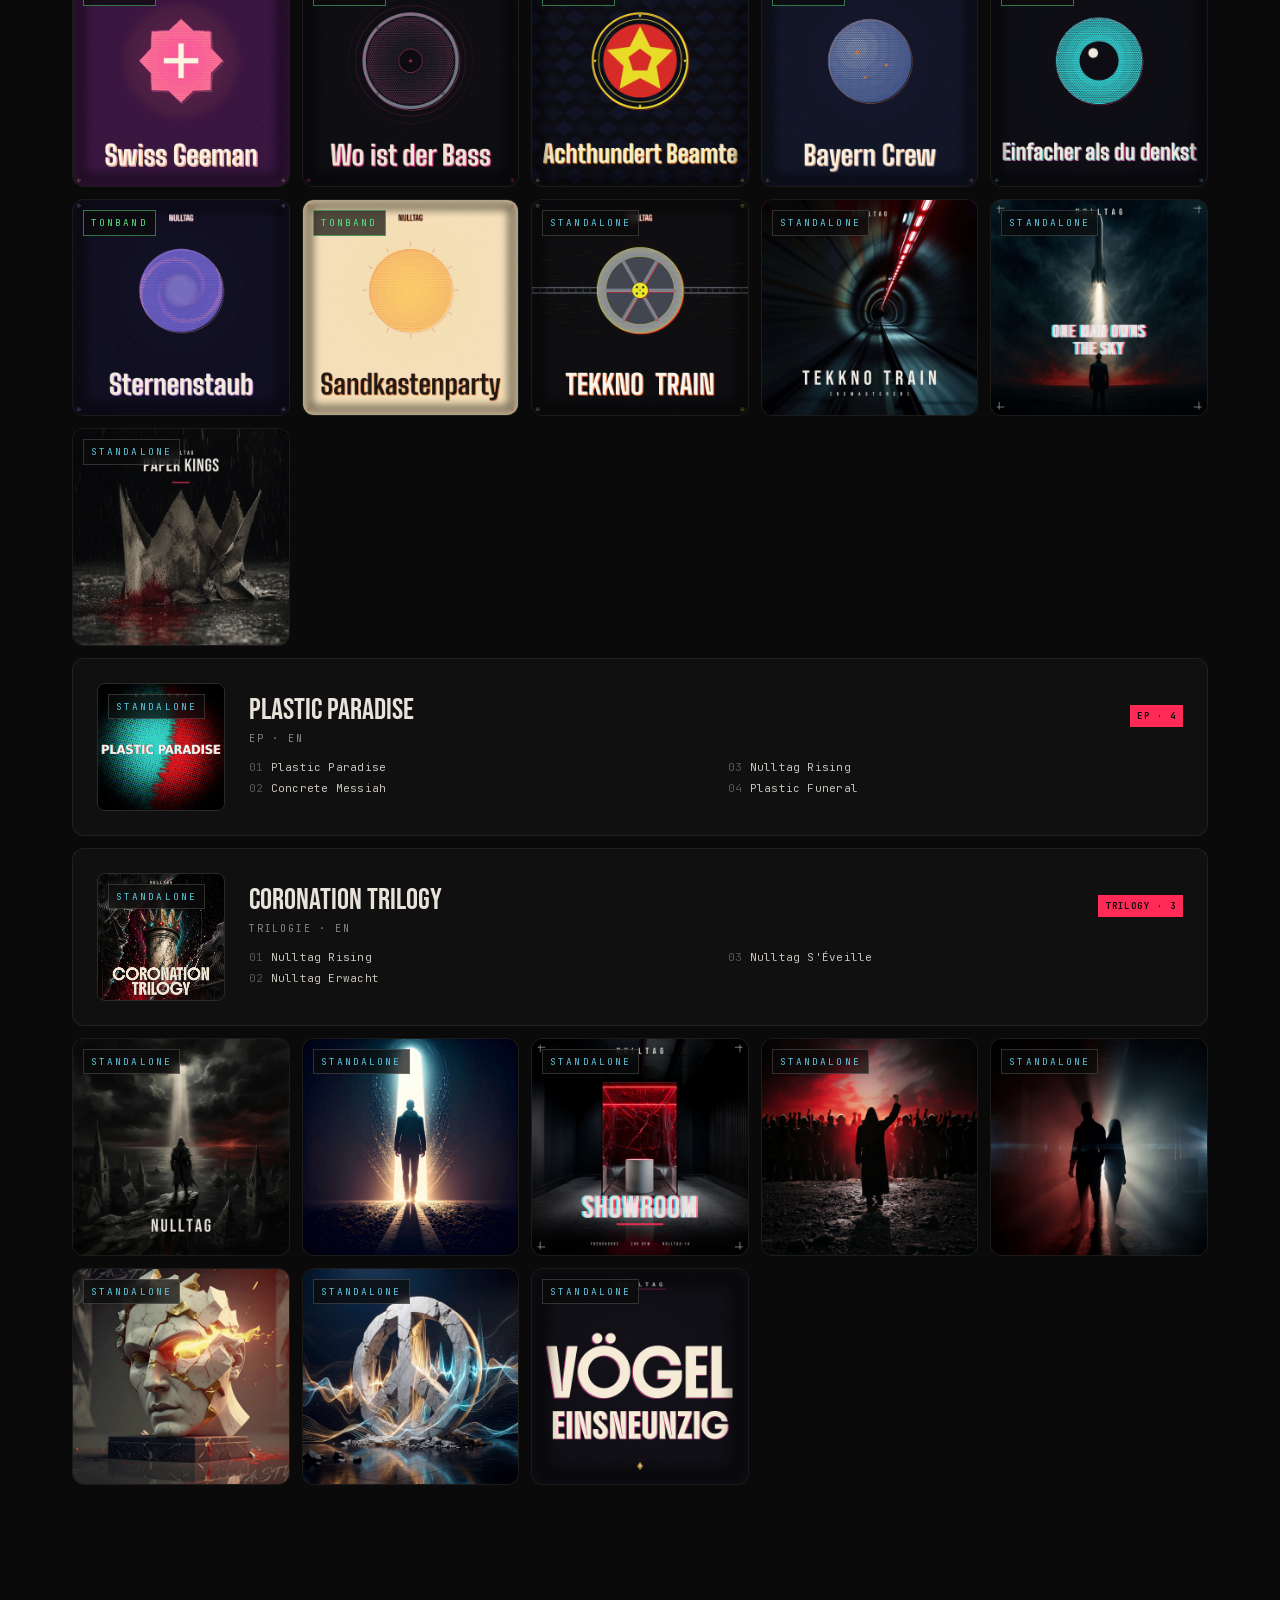
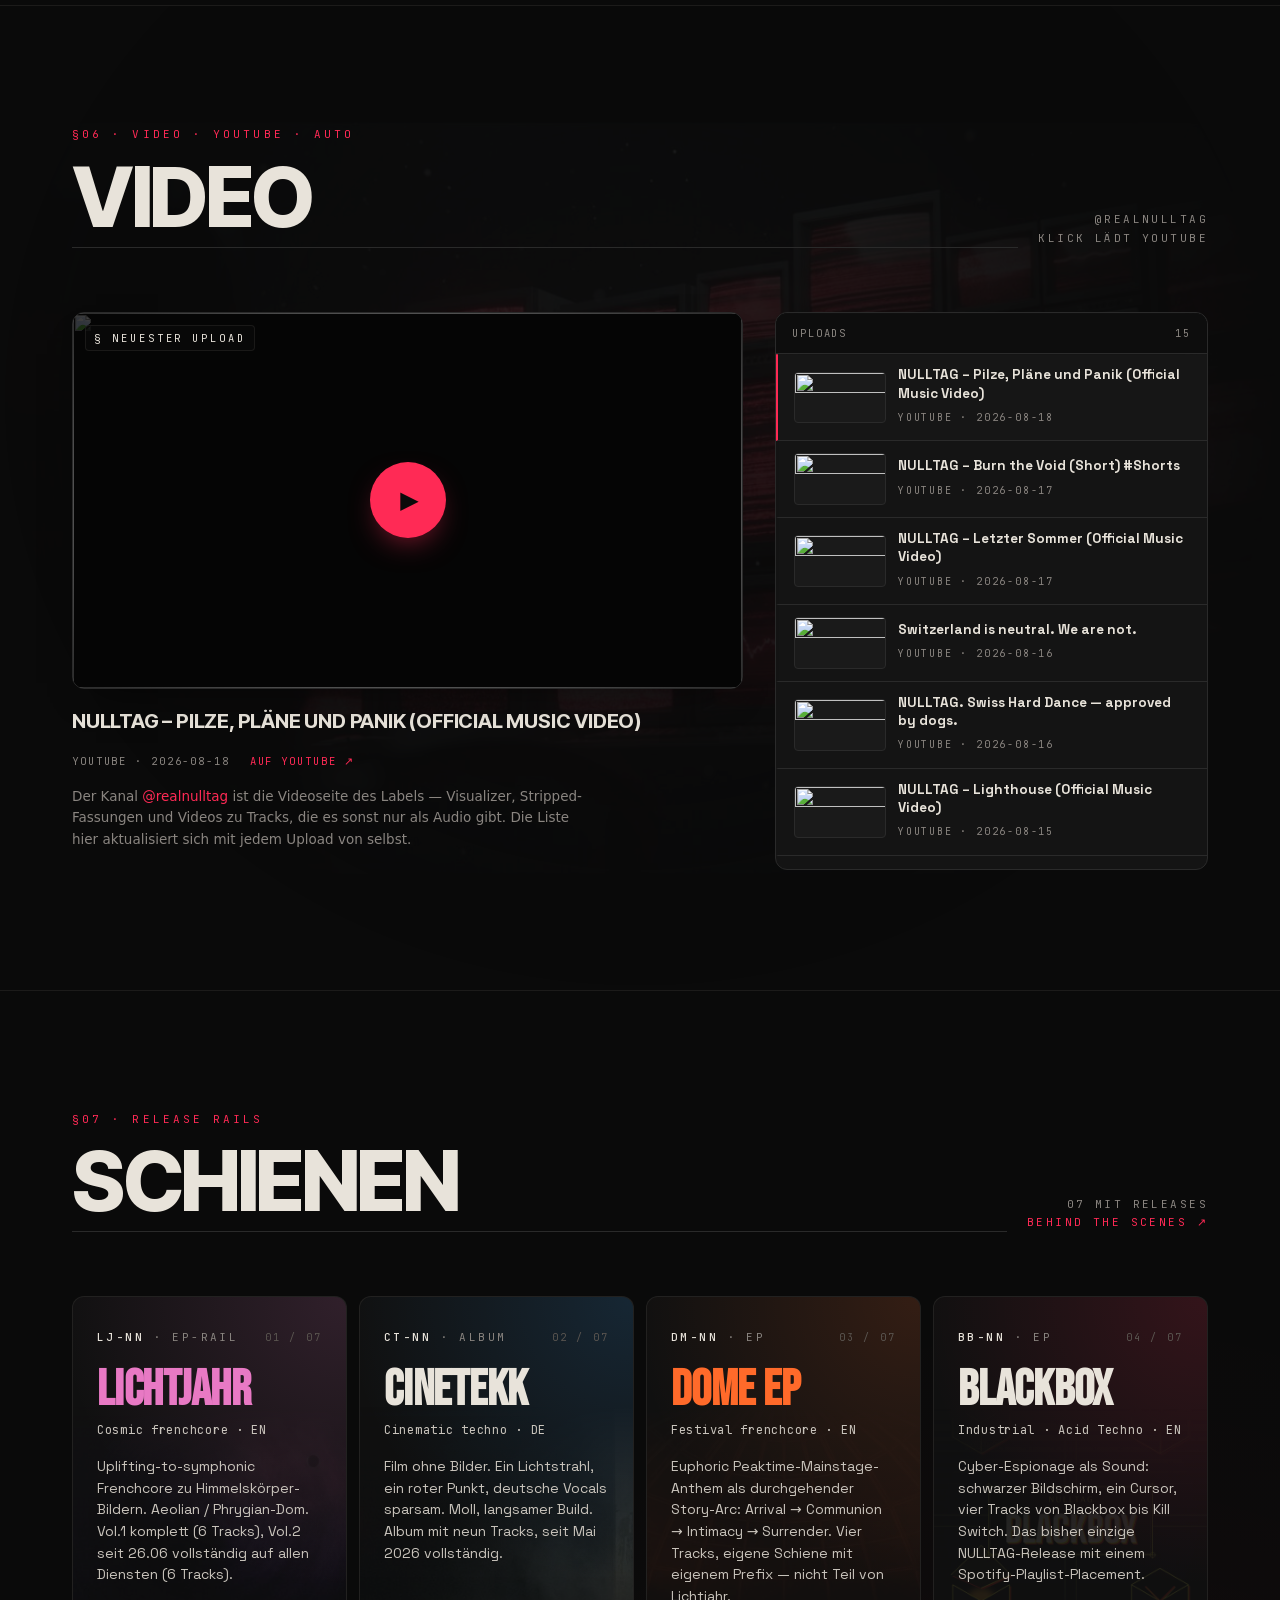
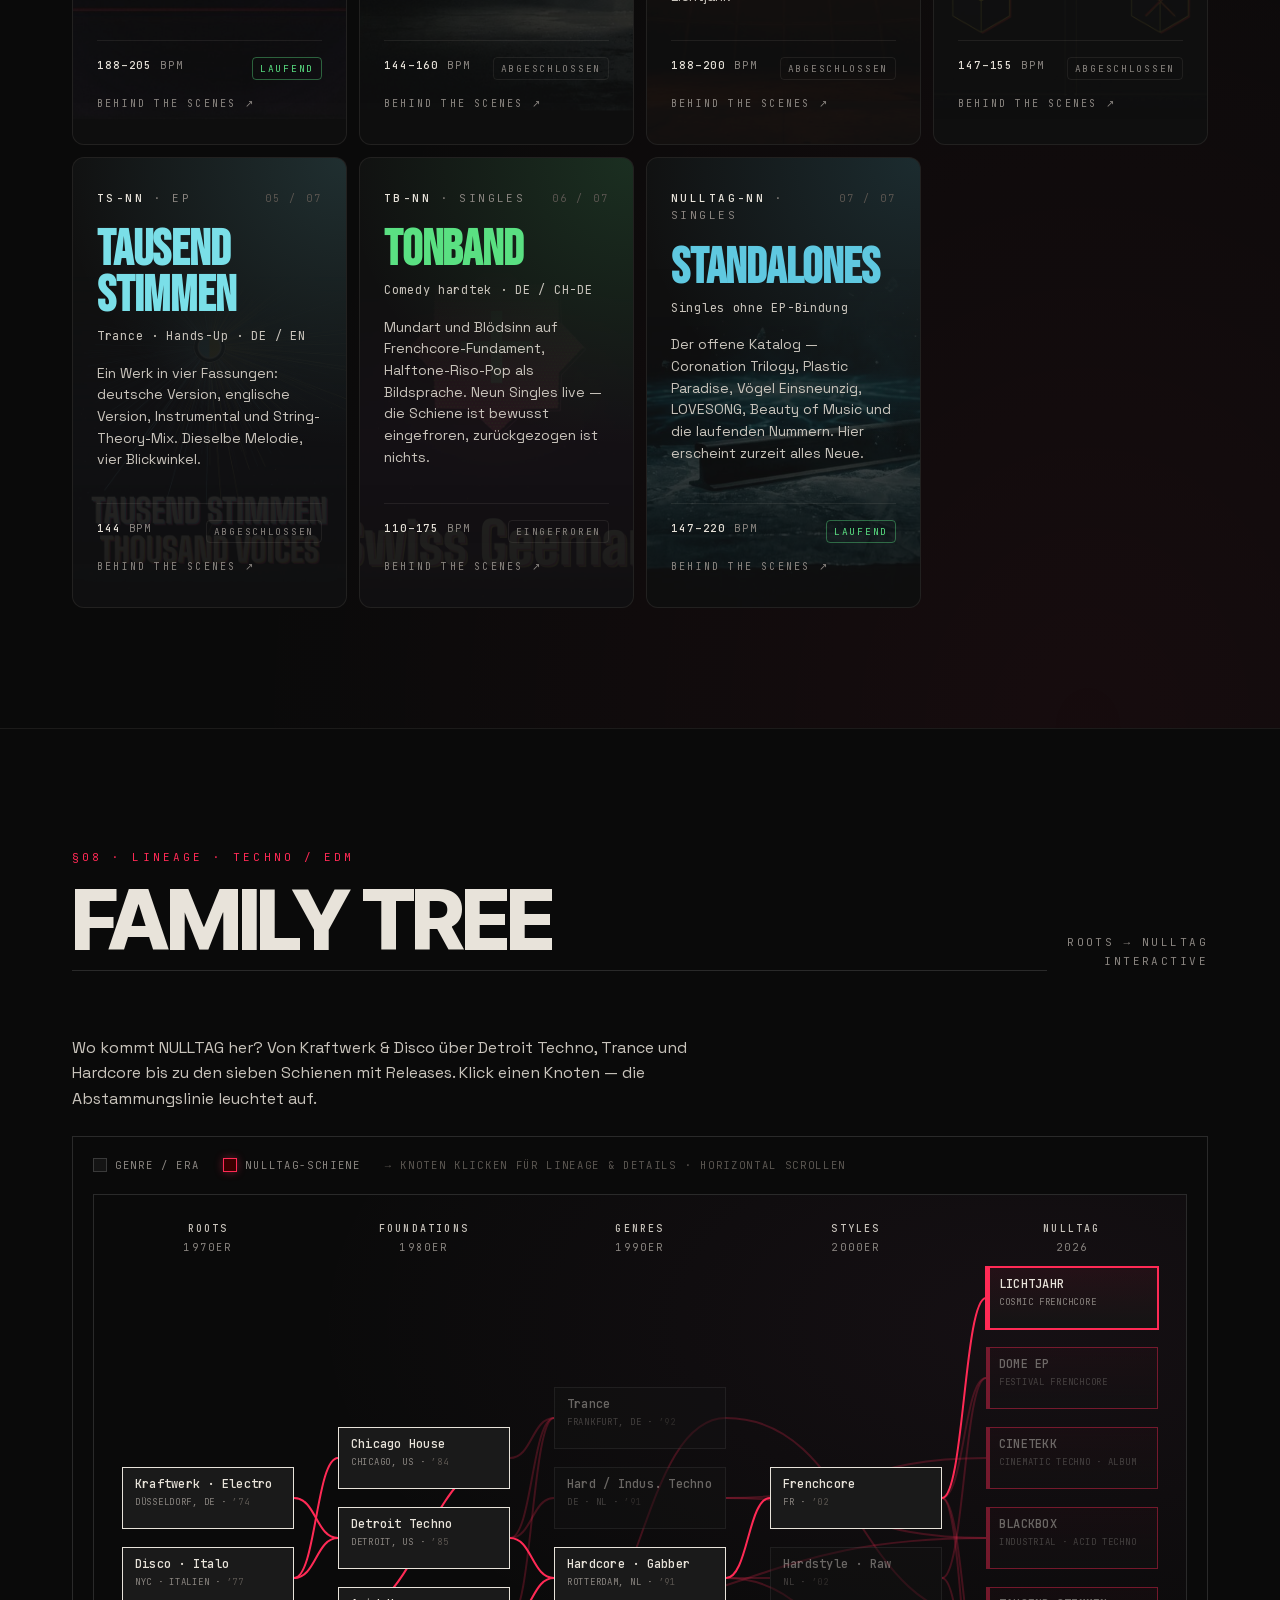
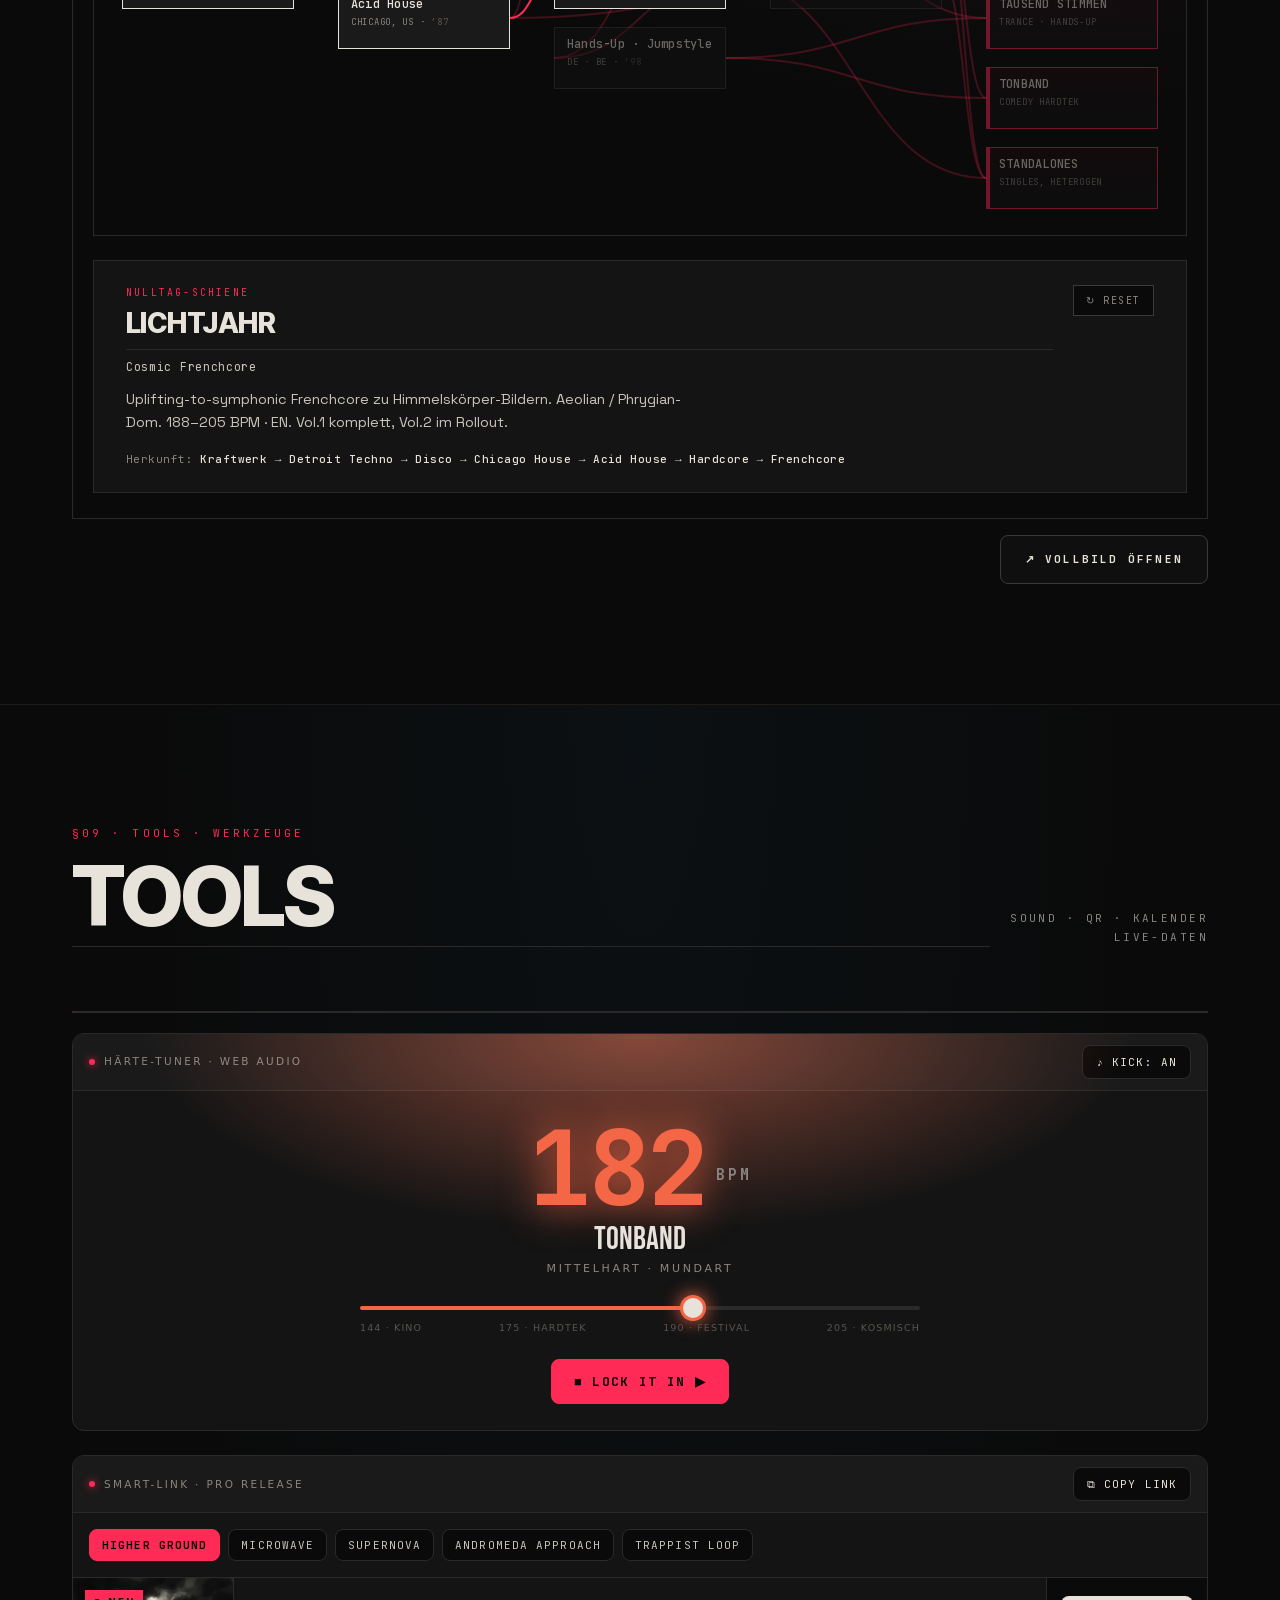
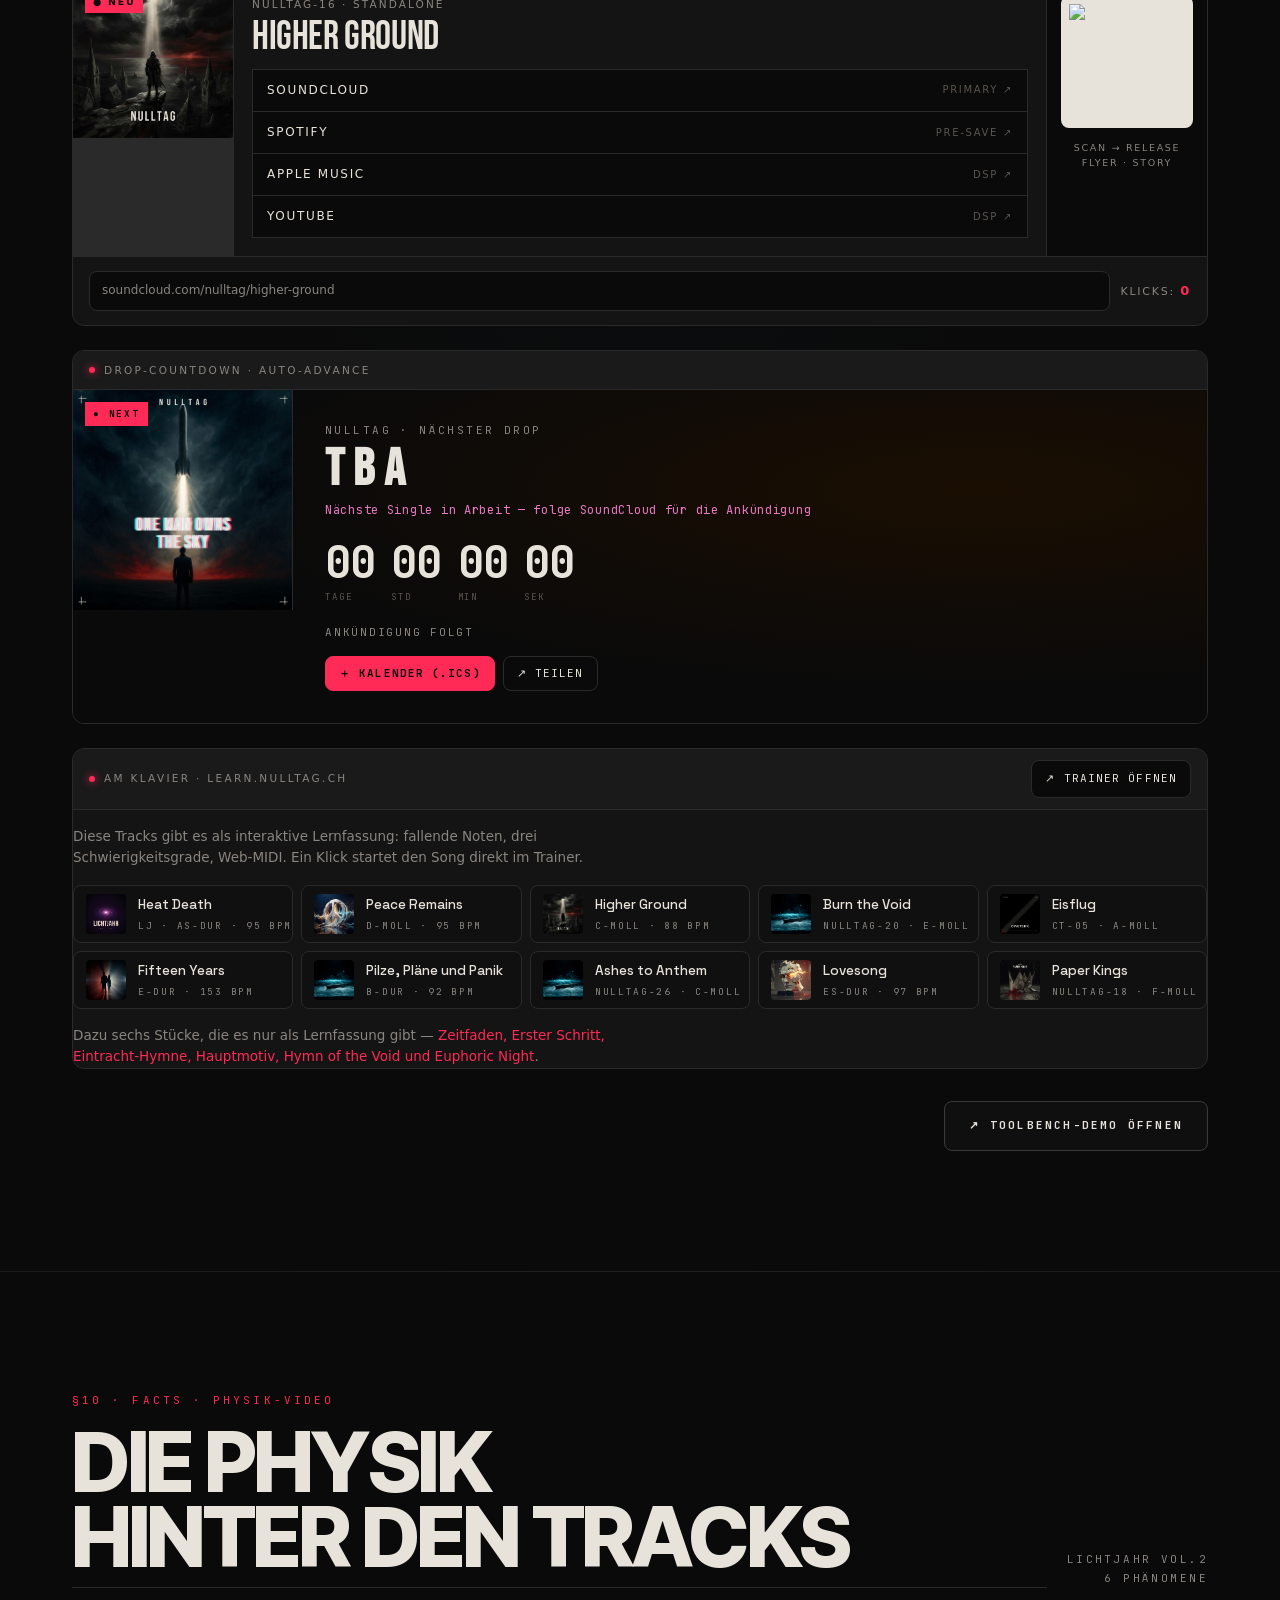
==== commit b9a54ab2: "Weg zur Lernseite: Konzern-Leiste und "Am Klavier" im Tools-Abschnitt Von music.nulltag.ch aus gab e" ====
--- a/index.html
+++ b/index.html
@@ -72,6 +72,16 @@
   .nav__menu .nav__cta { color: var(--bone); background: var(--surface-2); padding: 8px 16px; margin-left: var(--s-3); }
   .nav__menu .nav__cta:hover { background: var(--tiefrot); color: var(--void); }
   @media (max-width: 720px) { .nav__menu a:not(.nav__cta) { display: none; } .nav__menu .nav__cta { margin-left: 0; } }
+
+  /* ===== Am Klavier (Trainer-Deep-Links) ===== */
+  .learn__lead { color: var(--muted); font-size: var(--fs-body-sm); line-height: var(--lh-body); margin: var(--s-4) 0 var(--s-4); max-width: 62ch; }
+  .learn__grid { display: grid; grid-template-columns: repeat(auto-fill, minmax(200px, 1fr)); gap: var(--s-2); }
+  .learn__item { display: flex; align-items: center; gap: var(--s-3); padding: var(--s-2) var(--s-3); border: var(--bw) solid var(--border); border-radius: var(--r-md); background: var(--surface); text-decoration: none; color: var(--bone); transition: border-color var(--t-base) var(--ease), background var(--t-base) var(--ease); }
+  .learn__item:hover { border-color: var(--tiefrot); background: var(--surface-2); text-decoration: none; }
+  .learn__cov { width: 40px; height: 40px; flex: none; border-radius: var(--r-sm); object-fit: cover; display: block; background: var(--code-bg); }
+  .learn__txt { min-width: 0; display: block; }
+  .learn__t { display: block; font-family: var(--font-grotesk); font-size: var(--fs-body-sm); font-weight: 500; white-space: nowrap; overflow: hidden; text-overflow: ellipsis; }
+  .learn__m { display: block; font-family: var(--font-mono); font-size: 9.5px; letter-spacing: var(--ls-mono-eye); text-transform: uppercase; color: var(--muted); margin-top: 2px; white-space: nowrap; }
 
   /* ===== hero ===== */
   .hero { position: relative; min-height: 88vh; overflow: hidden; border-bottom: 1px solid var(--border); background: radial-gradient(ellipse at 78% 50%, #1a0e02 0%, #050505 55%, #020202 100%); }
@@ -698,6 +708,17 @@
 <div class="cursor-ring" aria-hidden="true"></div>
 <div class="cursor-dot" aria-hidden="true"></div>
 
+<!-- Cross-property bar — the one element that is identical on every
+     nulltag.ch domain. Defined in the design system (web.css). Bis hierher
+     gab es von music.nulltag.ch aus ueberhaupt keinen Weg zur Lernseite. -->
+<div class="nt-bar">
+  <a class="nt-bar__mark" href="/"><span class="nt-dot" aria-hidden="true"></span><span>NULLTAG</span></a>
+  <nav class="nt-switch" aria-label="NULLTAG-Seiten">
+    <a href="/" aria-current="page">Music</a>
+    <a href="https://learn.nulltag.ch">Learn</a>
+  </nav>
+</div>
+
 <nav class="nav" data-screen-label="00 Nav">
   <div class="container nav__inner">
     <a class="nav__mark" href="#top"><span class="nav__dot" aria-hidden="true"></span><span>NULLTAG</span></a>
@@ -1172,6 +1193,21 @@
         </div>
       </section>
 
+      <!-- AM KLAVIER — Deep-Links in den Trainer auf learn.nulltag.ch.
+           Die Liste steht hier von Hand: sie ist die eine Stelle, an der
+           music.nulltag.ch weiss, welche Tracks drueben eine Lernfassung
+           haben. Ein neuer Track dort bekommt hier eine Zeile. -->
+      <section class="tbpanel">
+        <div class="tbbar"><span class="t"><span class="dot"></span>Am Klavier · learn.nulltag.ch</span>
+          <a class="tbbtn" href="https://learn.nulltag.ch" target="_blank" rel="noopener">↗ Trainer öffnen</a></div>
+        <p class="learn__lead">Diese Tracks gibt es als interaktive Lernfassung: fallende Noten, drei
+        Schwierigkeitsgrade, Web-MIDI. Ein Klick startet den Song direkt im Trainer.</p>
+        <div class="learn__grid" id="learn-grid"></div>
+        <p class="learn__lead" style="margin-bottom:0">Dazu sechs Stücke, die es nur als Lernfassung gibt —
+        <a href="https://learn.nulltag.ch/" target="_blank" rel="noopener">Zeitfaden, Erster Schritt,
+        Eintracht-Hymne, Hauptmotiv, Hymn of the Void und Euphoric Night</a>.</p>
+      </section>
+
       <div style="text-align:right; margin-top:var(--s-2);">
         <a class="btn-hero btn-hero--ghost" href="tools-demo.html" target="_blank" rel="noopener" style="font-size:11px;">↗ Toolbench-Demo öffnen</a>
       </div>
@@ -1394,6 +1430,41 @@
     });
   }
   renderCatalog("ALL");
+
+  // ── Am Klavier ────────────────────────────────────────────────────
+  // Die Tracks, die auf learn.nulltag.ch eine Lernfassung haben. Der Slug
+  // ist der Schluessel zwischen den beiden Seiten (?track=…) — er kommt aus
+  // dem Vault, nicht aus dem Titel: wo Katalog und Trainer verschiedene
+  // Titel fuehren, gilt der Katalog. Kein Cover heisst: die Lernseite hat
+  // dort noch einen Platzhalter, dann steht hier nur der Titel.
+  var LEARN_TRACKS = [
+    { t:"Heat Death",             slug:"heat-death",                m:"LJ · As-Dur · 95 BPM",     img:"covers/lichtjahre.jpg" },
+    { t:"Peace Remains",          slug:"peace-remains",             m:"d-Moll · 95 BPM",          img:"covers/peace_remains.jpg" },
+    { t:"Higher Ground",          slug:"higher-ground",             m:"c-Moll · 88 BPM",          img:"covers/higher_ground.jpg" },
+    { t:"Burn the Void",          slug:"burn-the-void",             m:"NULLTAG-20 · e-Moll",      img:"covers/rail_standalone.jpg" },
+    { t:"Eisflug",                slug:"eisflug",                   m:"CT-05 · a-Moll"           , img:"covers/cinetekk.jpg" },
+    { t:"Fifteen Years",          slug:"fifteen-years",             m:"E-Dur · 153 BPM",          img:"covers/fifteen_years.jpg" },
+    { t:"Pilze, Pläne und Panik", slug:"mushrooms-plans-and-panic", m:"B-Dur · 92 BPM",           img:"covers/rail_standalone.jpg" },
+    { t:"Ashes to Anthem",        slug:"ashes-to-anthem",           m:"NULLTAG-26 · c-Moll",      img:"covers/rail_standalone.jpg" },
+    { t:"Lovesong",               slug:"lovesong",                  m:"Es-Dur · 97 BPM",          img:"covers/lovesong.jpg" },
+    { t:"Paper Kings",            slug:"paper-kings",               m:"NULLTAG-18 · f-Moll",      img:"covers/paper_kings.jpg" }
+  ];
+
+  (function(){
+    var box = document.getElementById("learn-grid");
+    if (!box) return;
+    LEARN_TRACKS.forEach(function(x){
+      var a = document.createElement("a");
+      a.className = "learn__item";
+      a.href = "https://learn.nulltag.ch/?track=" + x.slug;
+      a.target = "_blank"; a.rel = "noopener";
+      a.innerHTML = (x.img ? '<img class="learn__cov" src="' + x.img + '" alt="" loading="lazy" decoding="async" />'
+                           : '<span class="learn__cov"></span>') +
+        '<span class="learn__txt"><span class="learn__t">' + catEsc(x.t) + '</span>' +
+        '<span class="learn__m">' + catEsc(x.m) + '</span></span>';
+      box.appendChild(a);
+    });
+  })();
 
   // ── Filterzeile aus CATALOG ───────────────────────────────────────
   // Reihenfolge: wie RAIL_ORDER, damit die Chips nicht bei jedem neuen
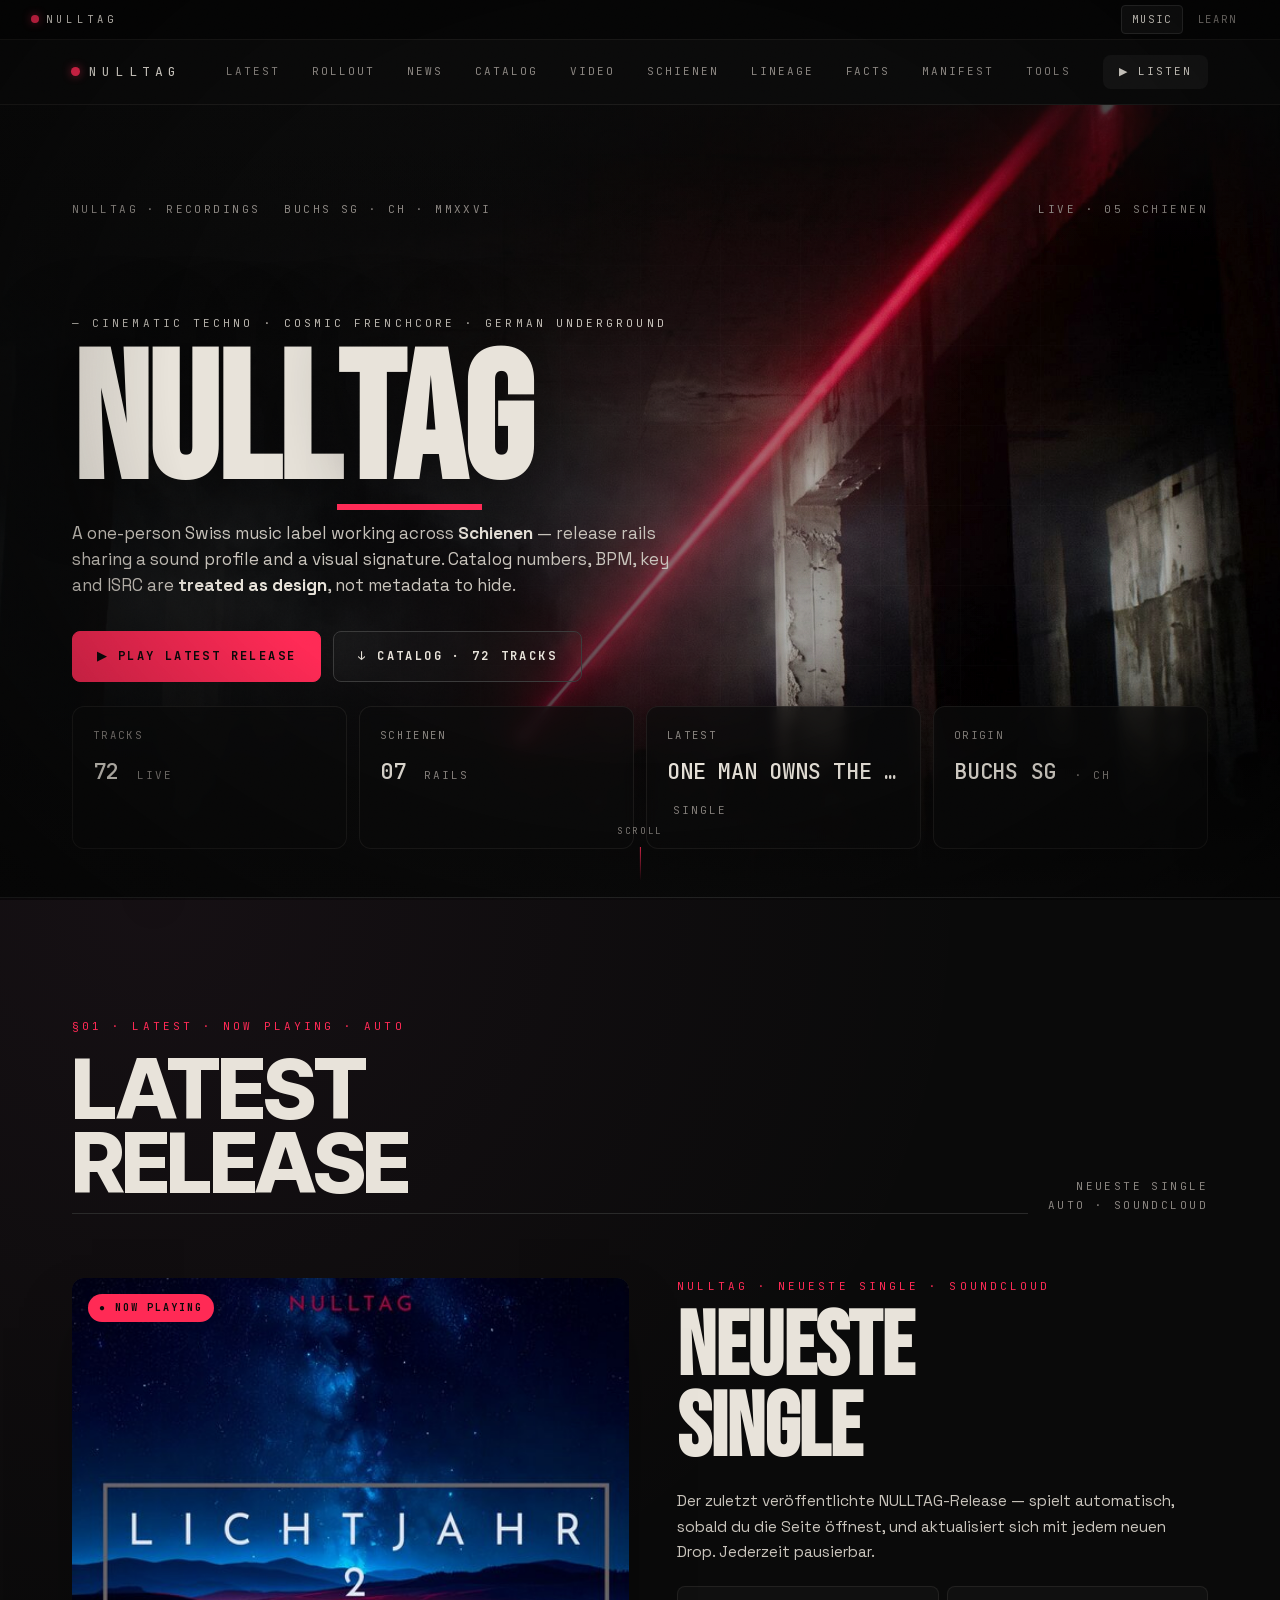
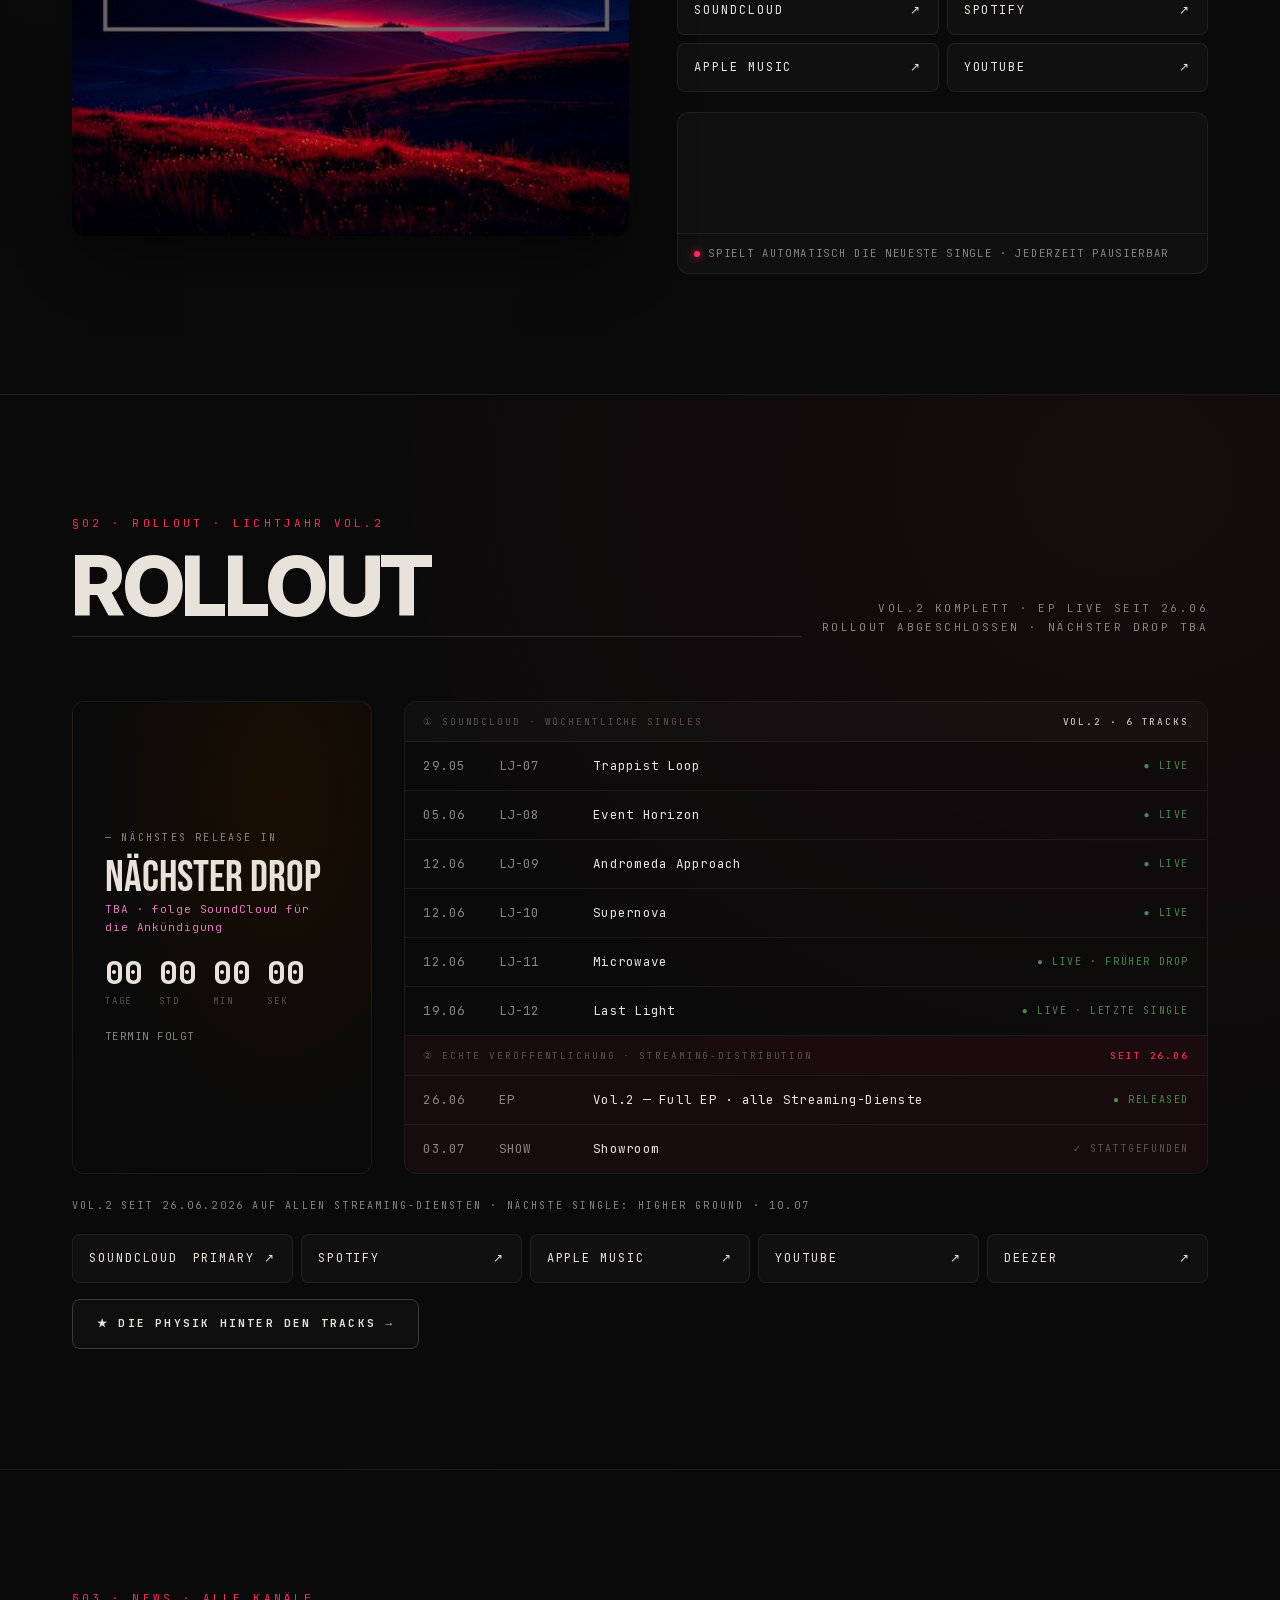
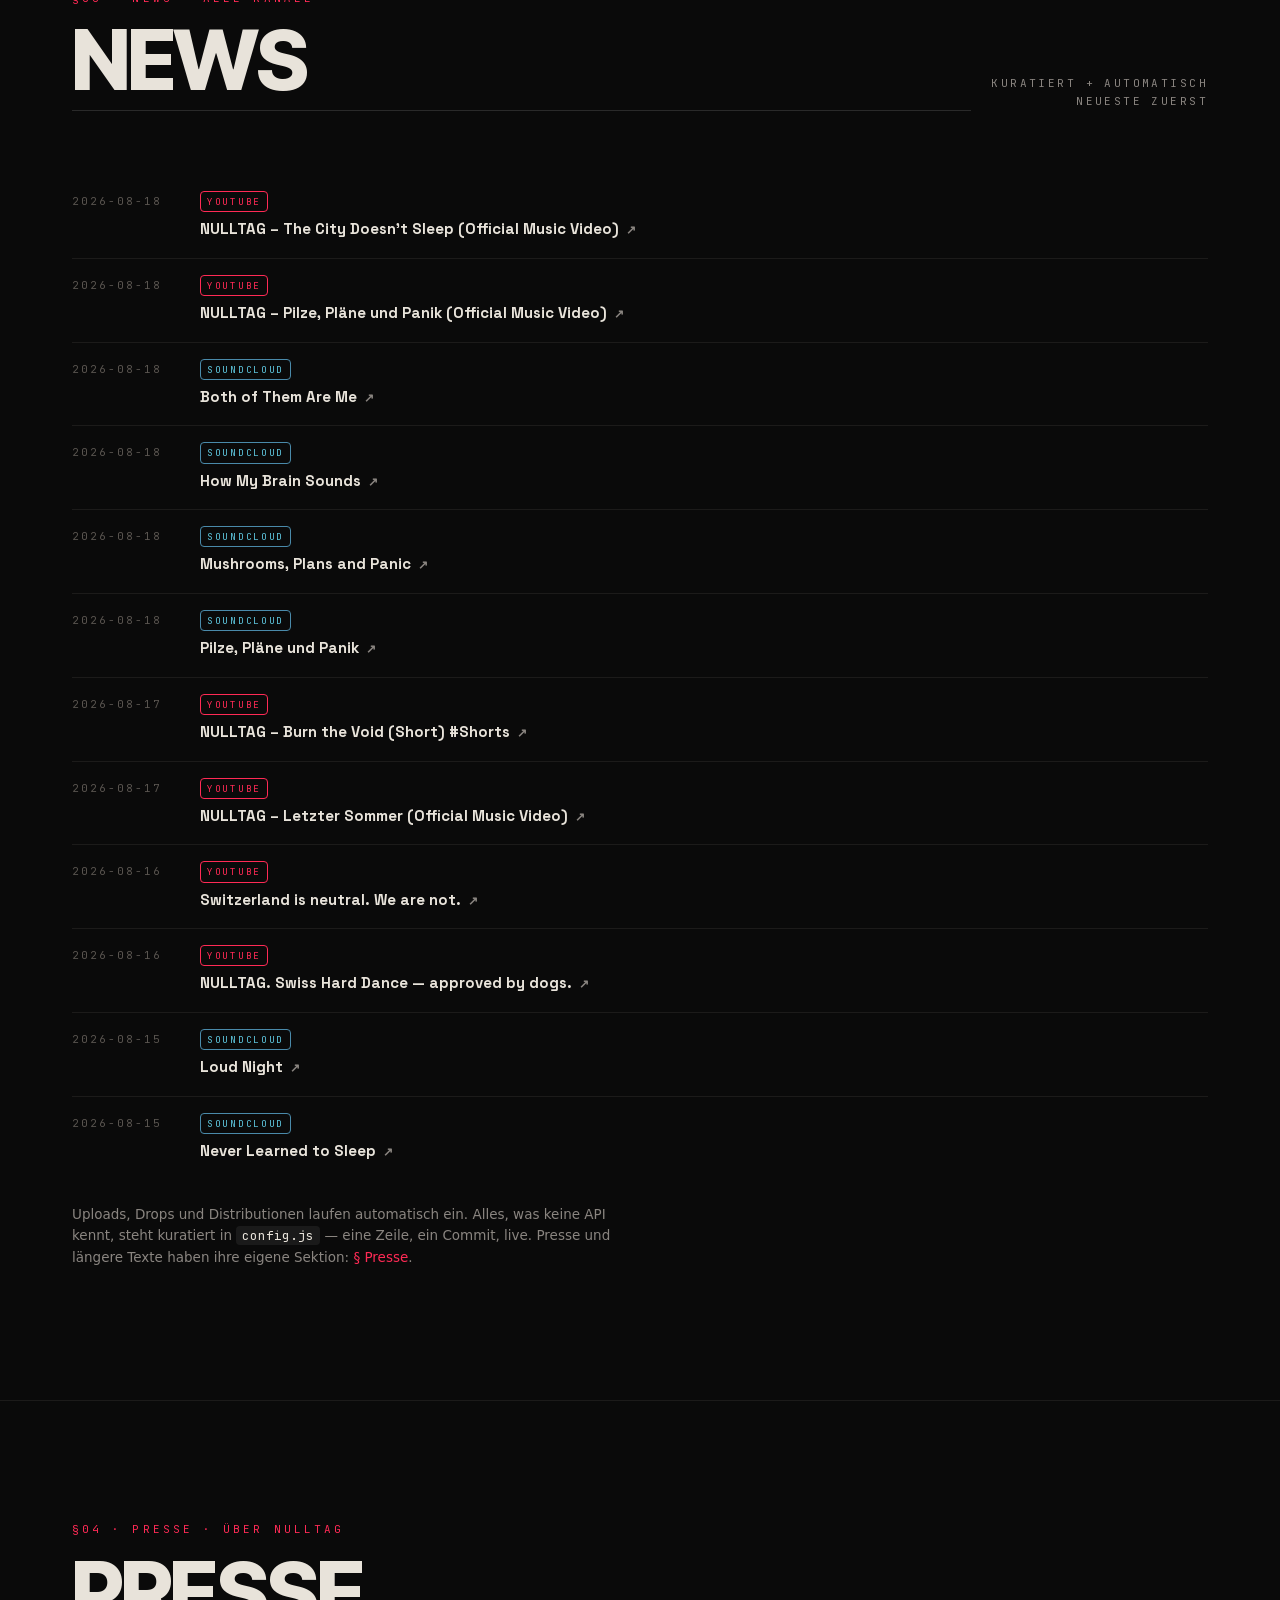
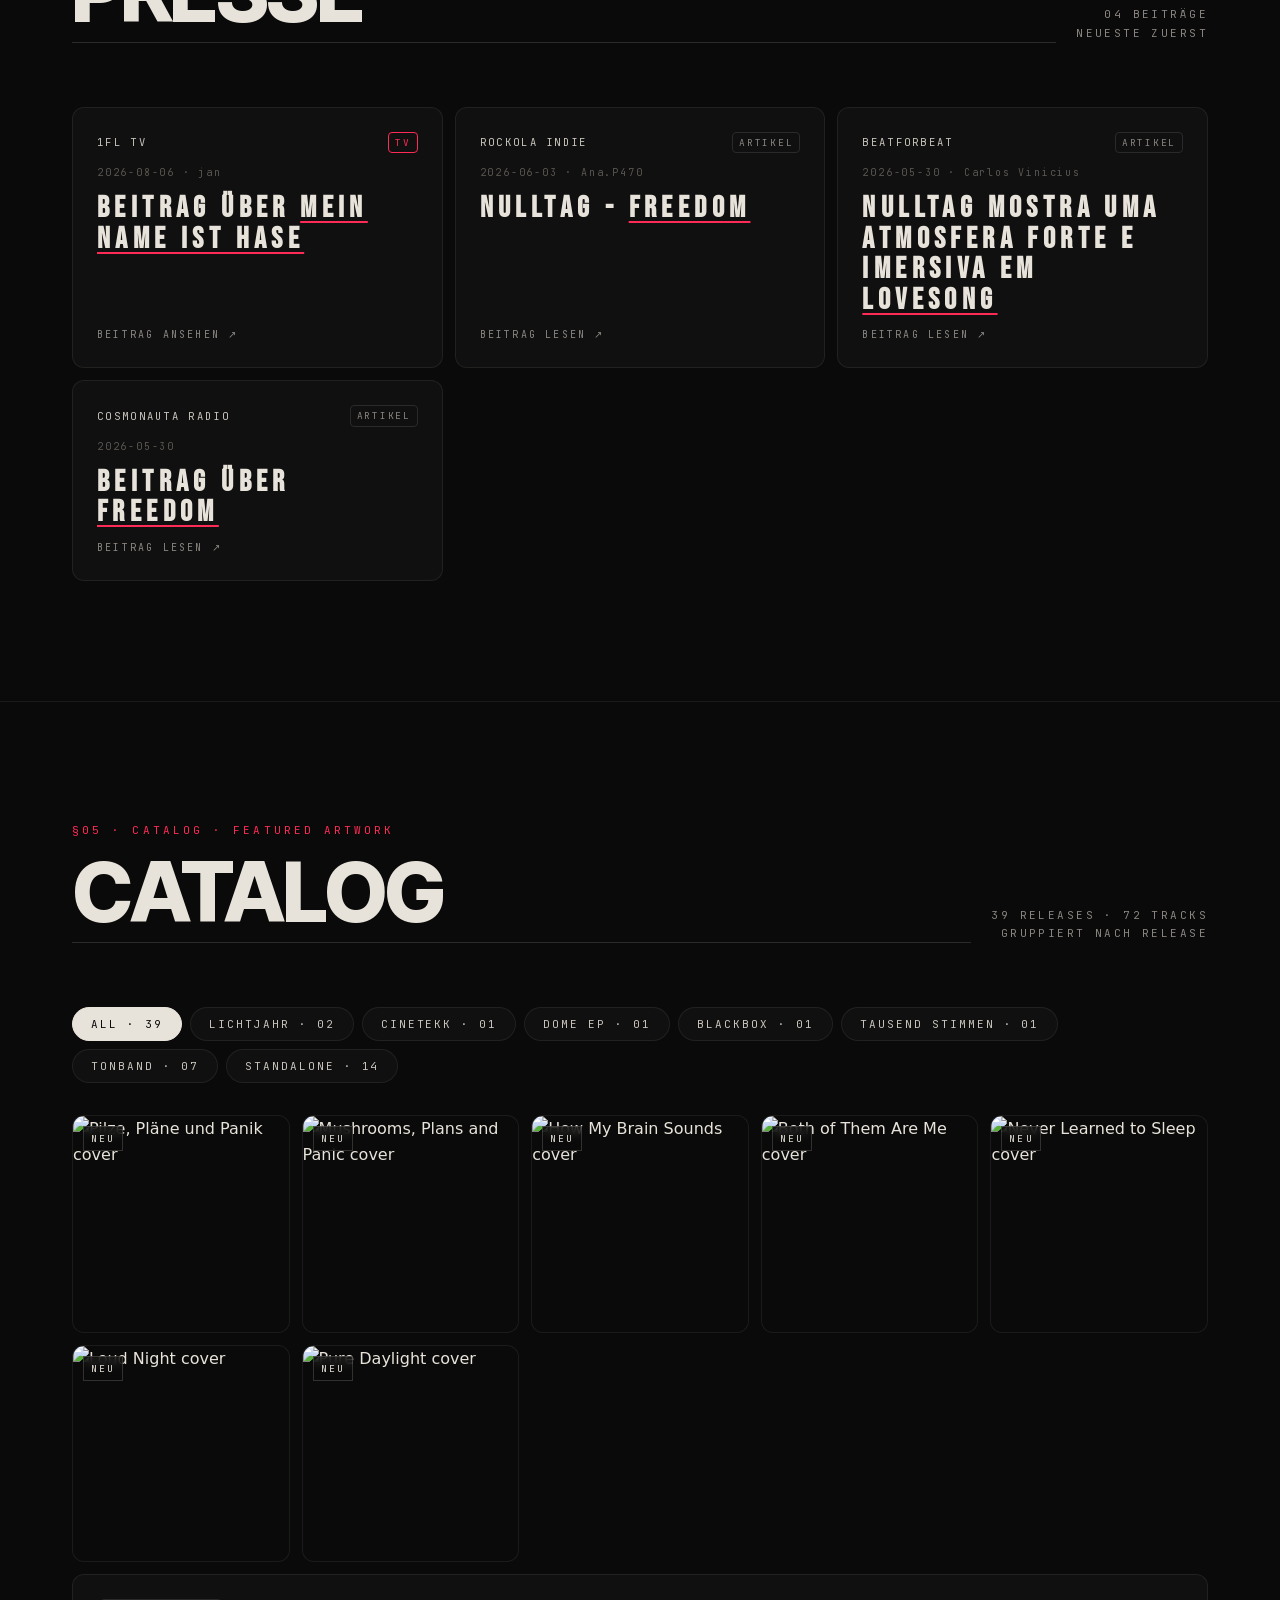
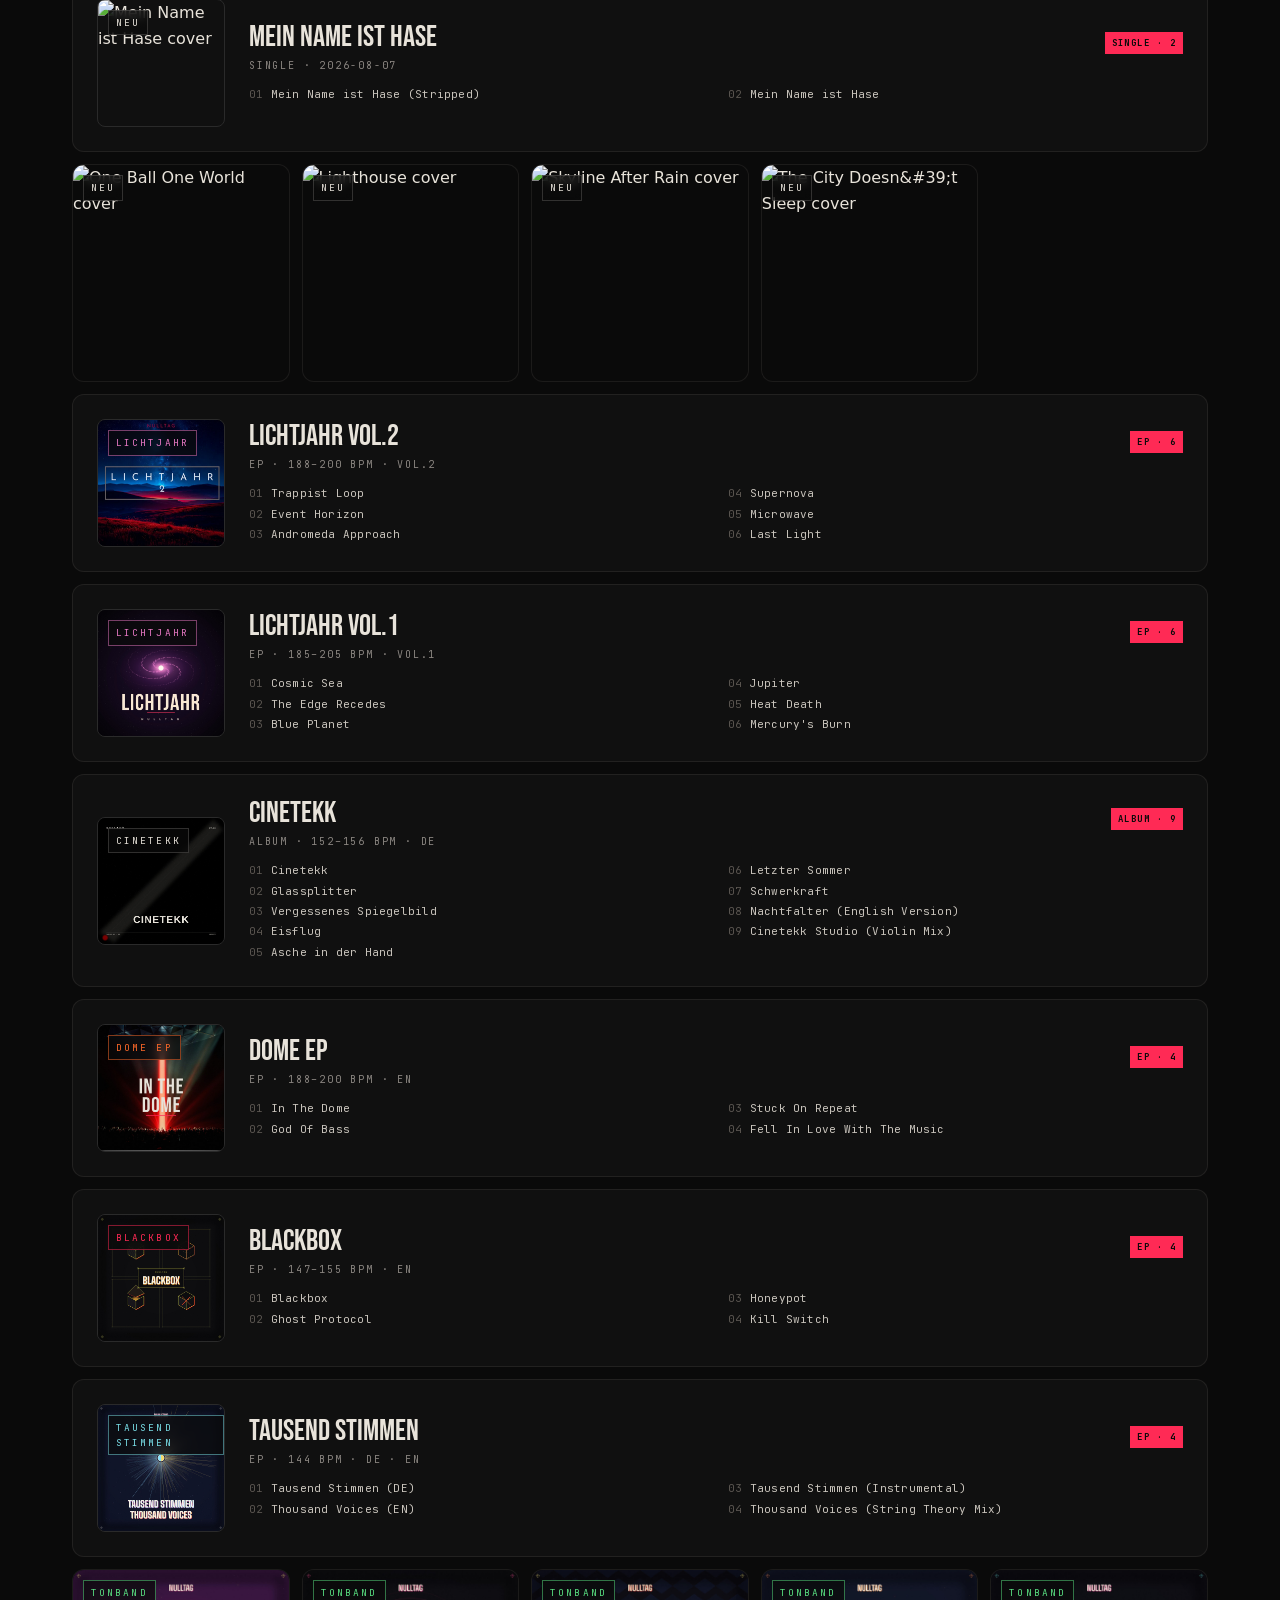
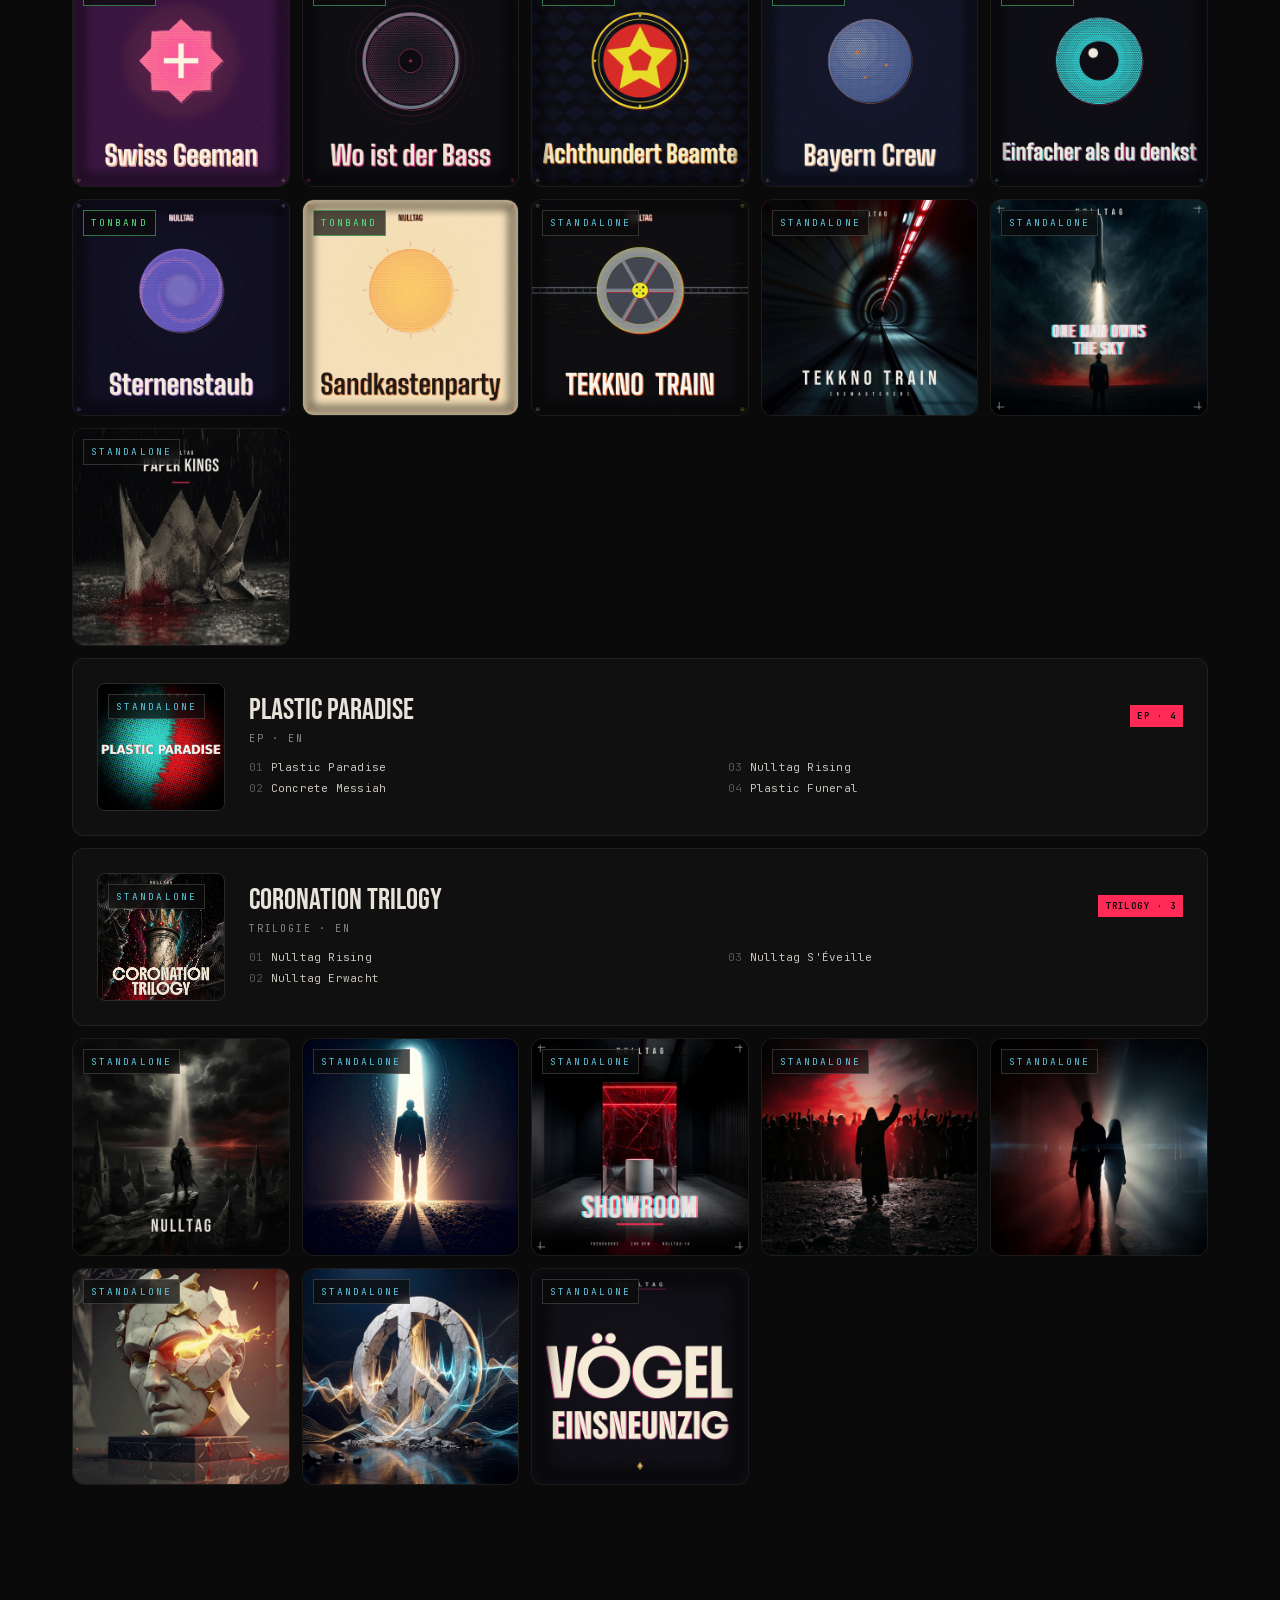
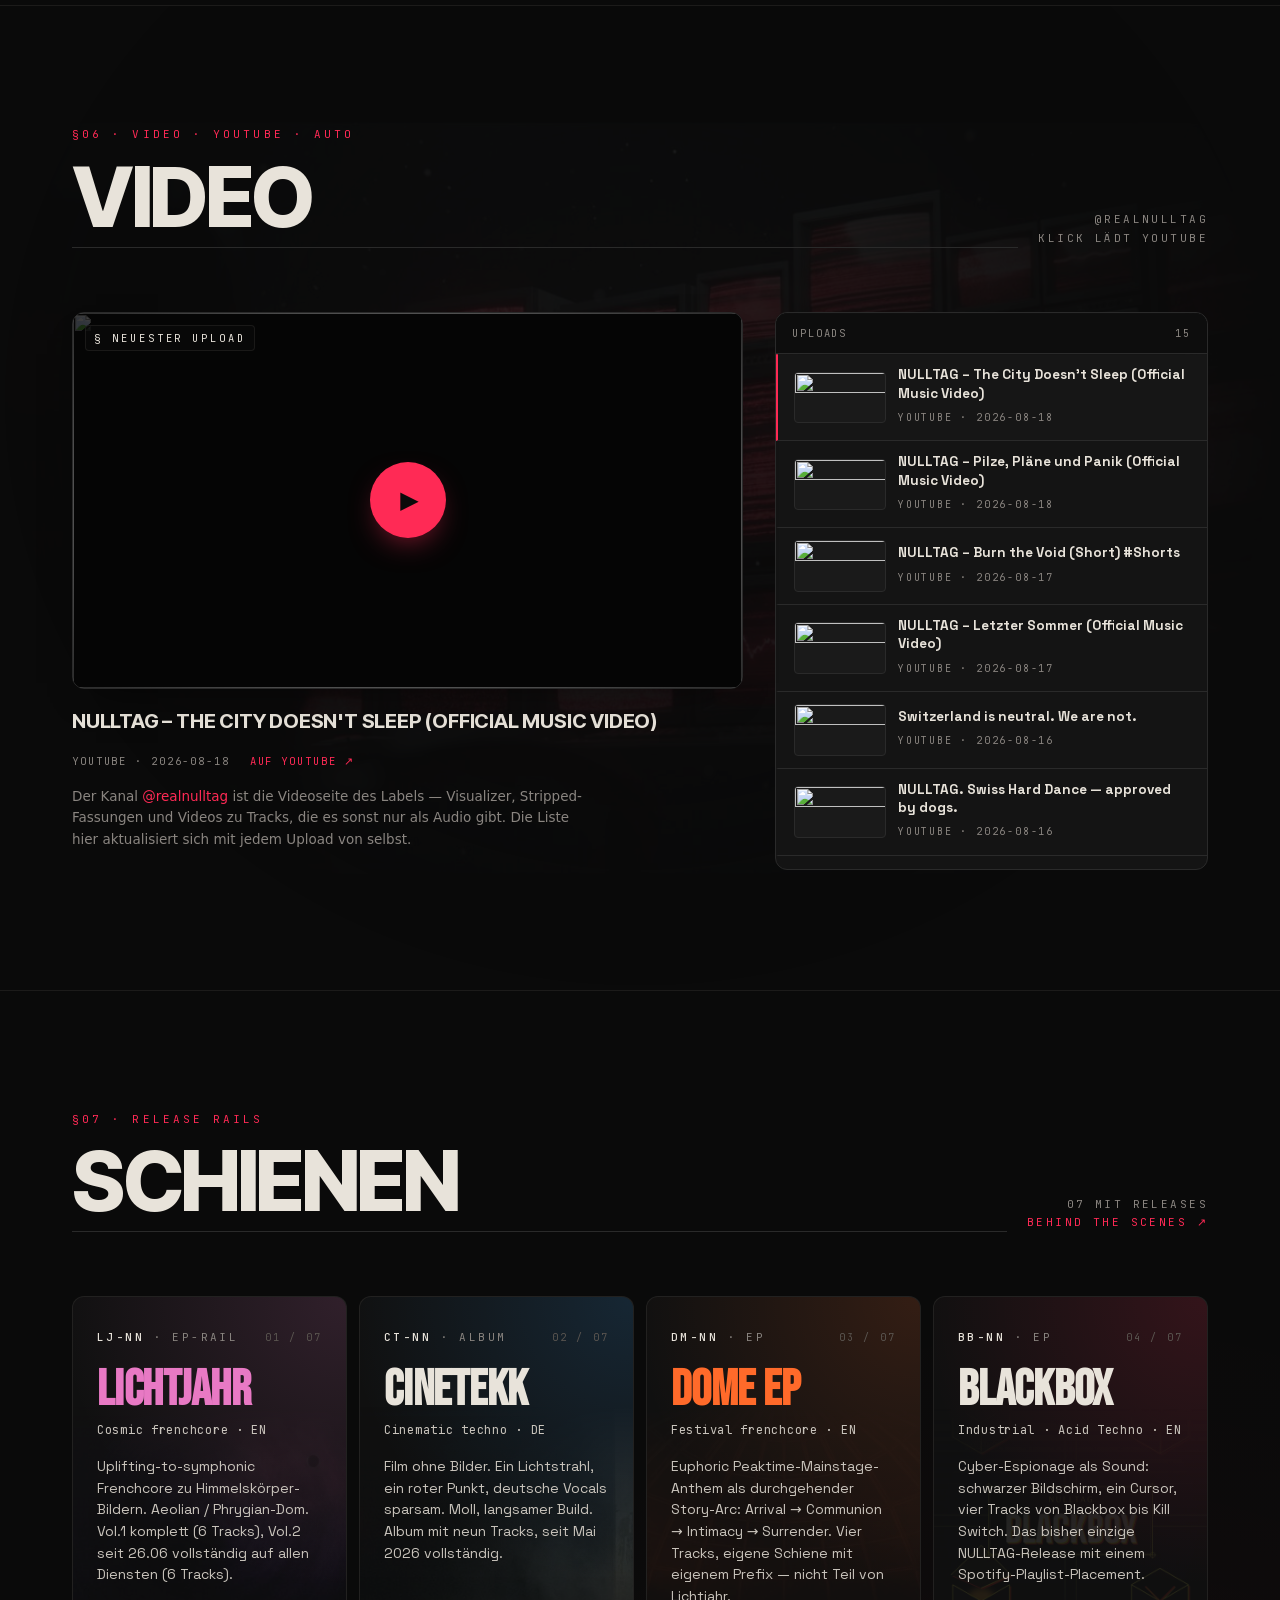
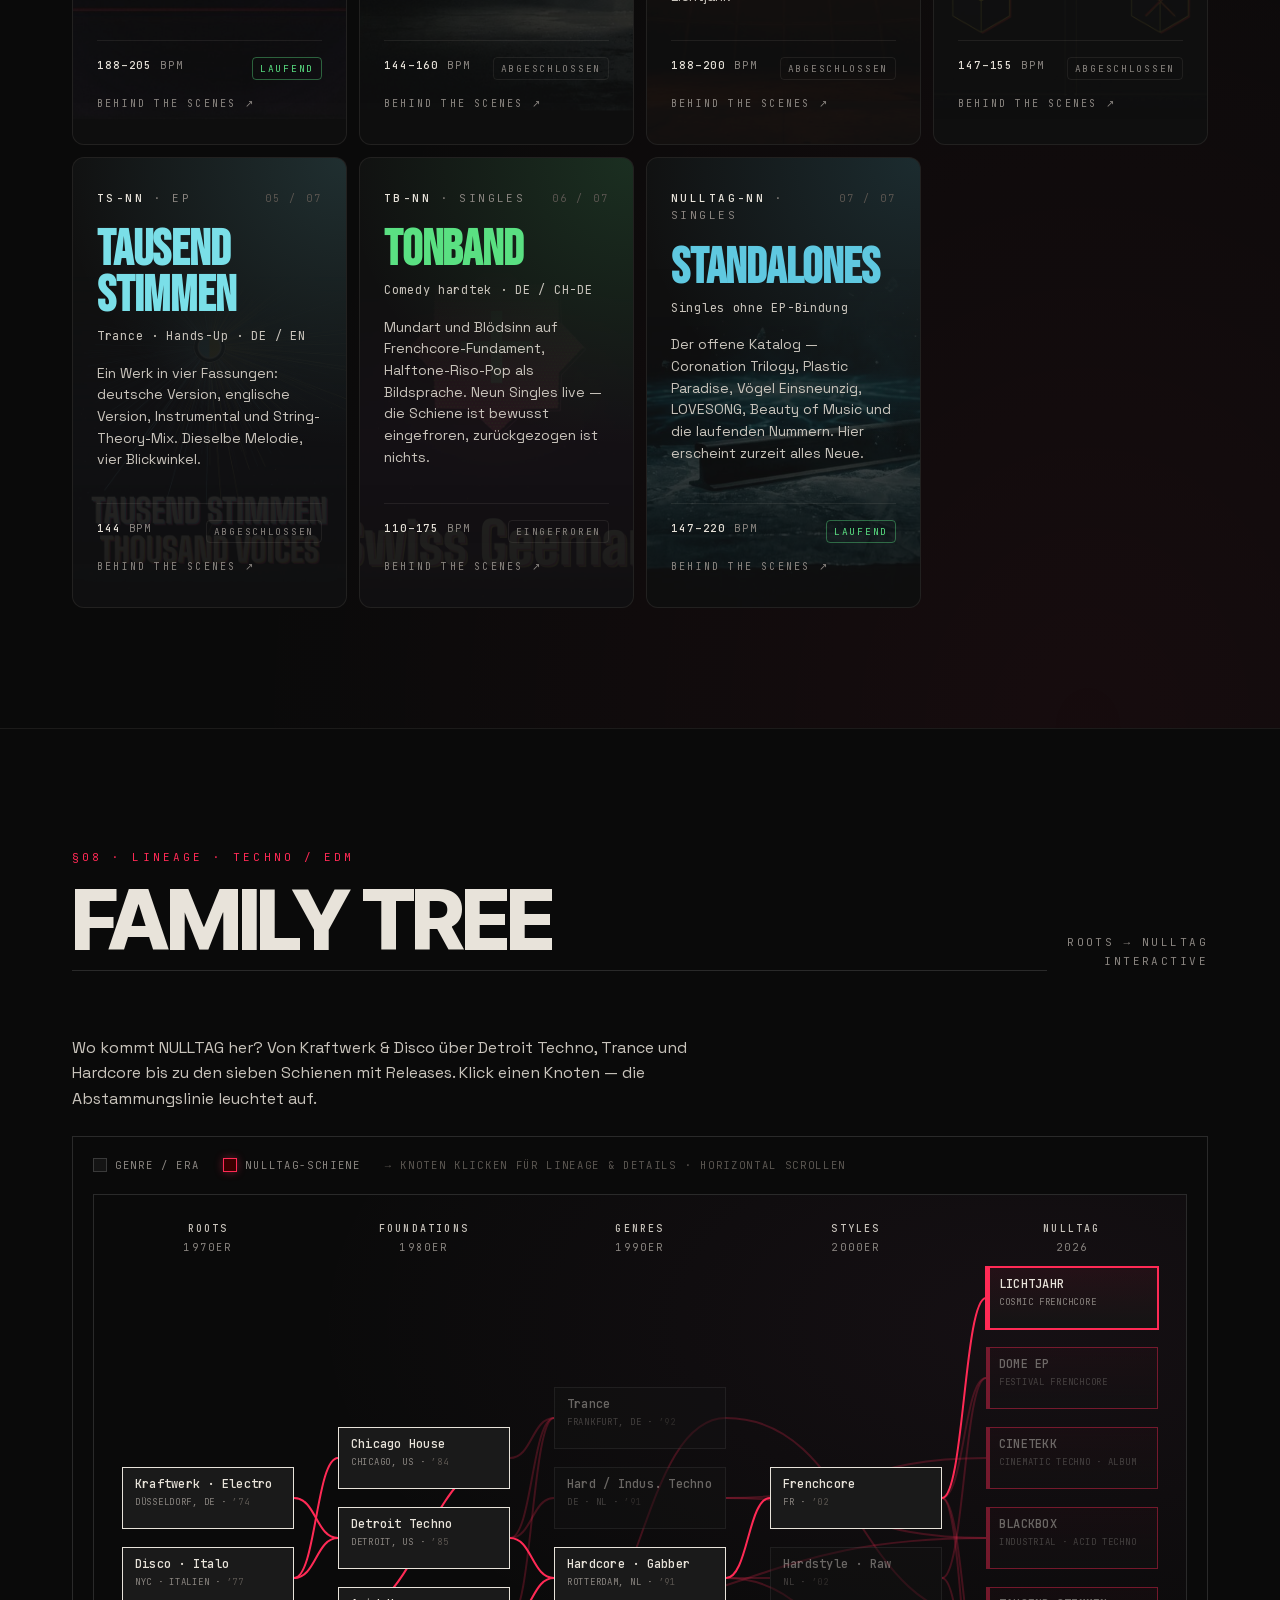
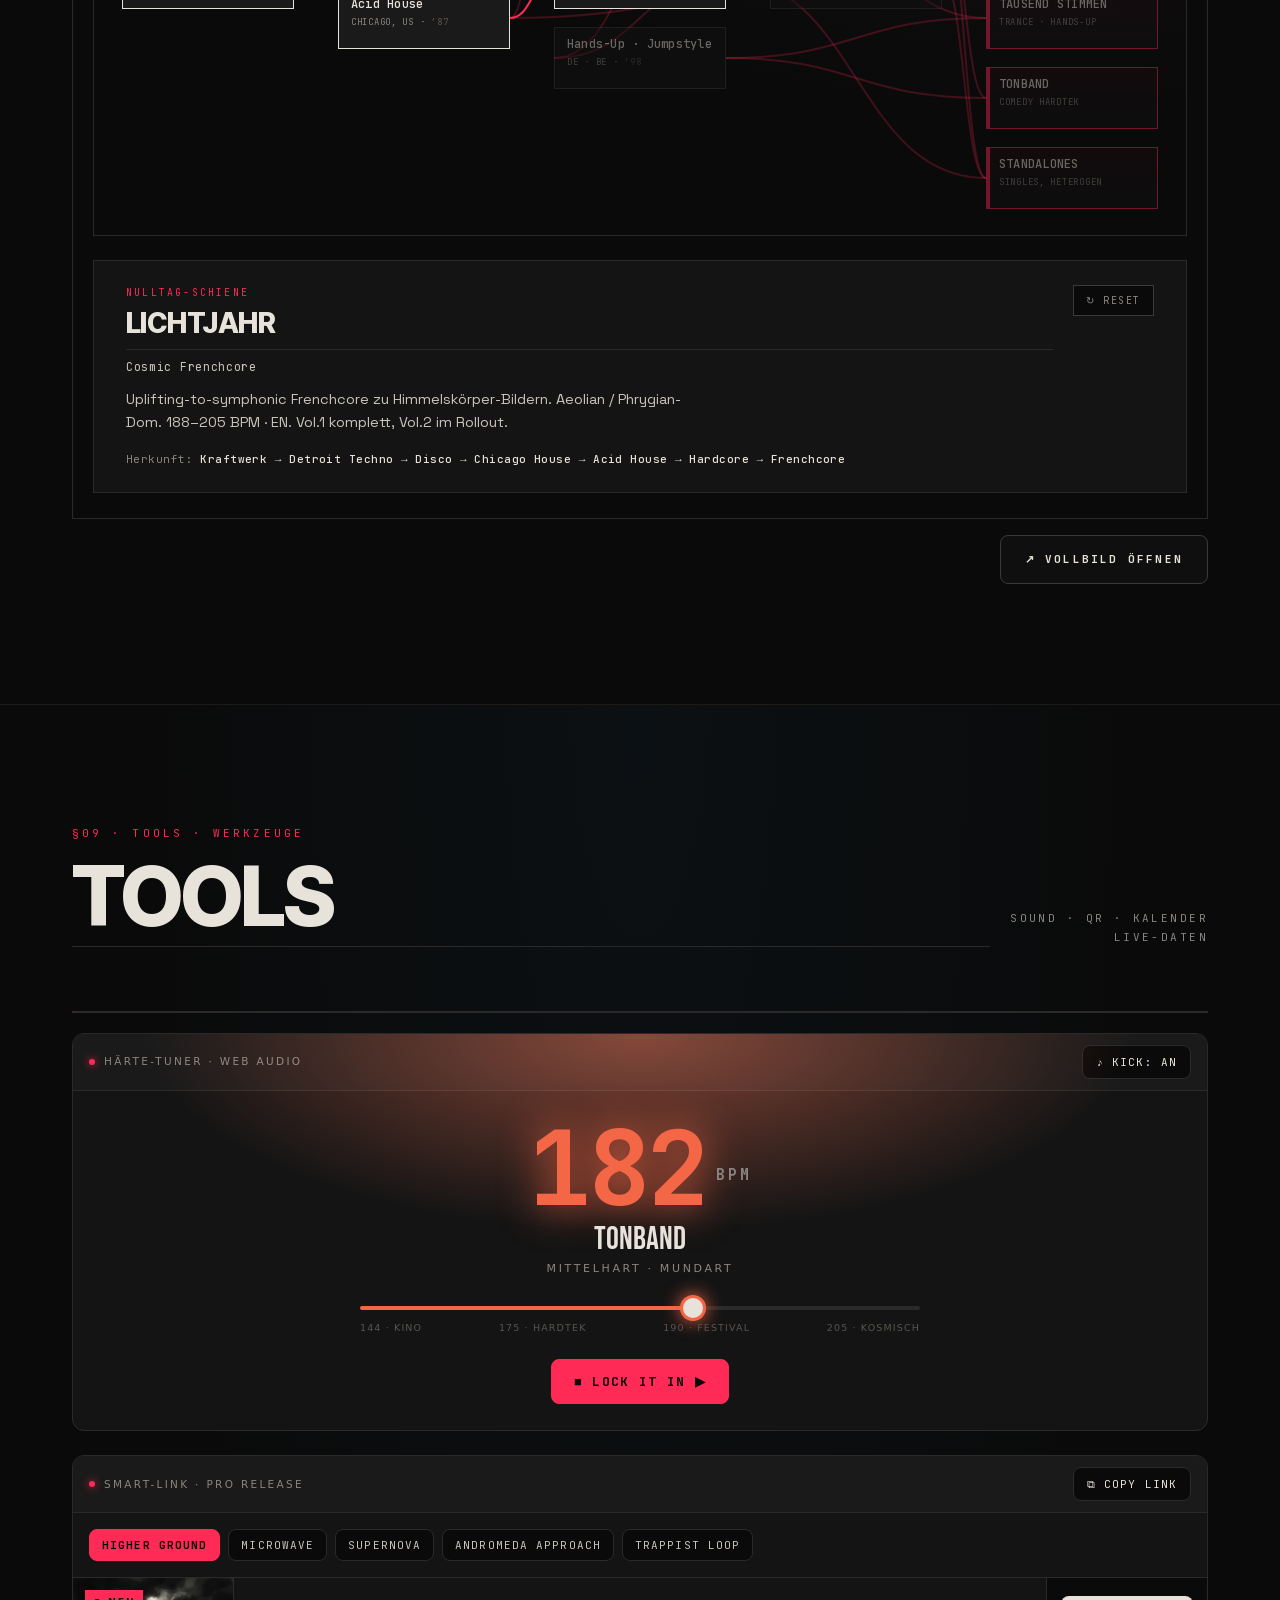
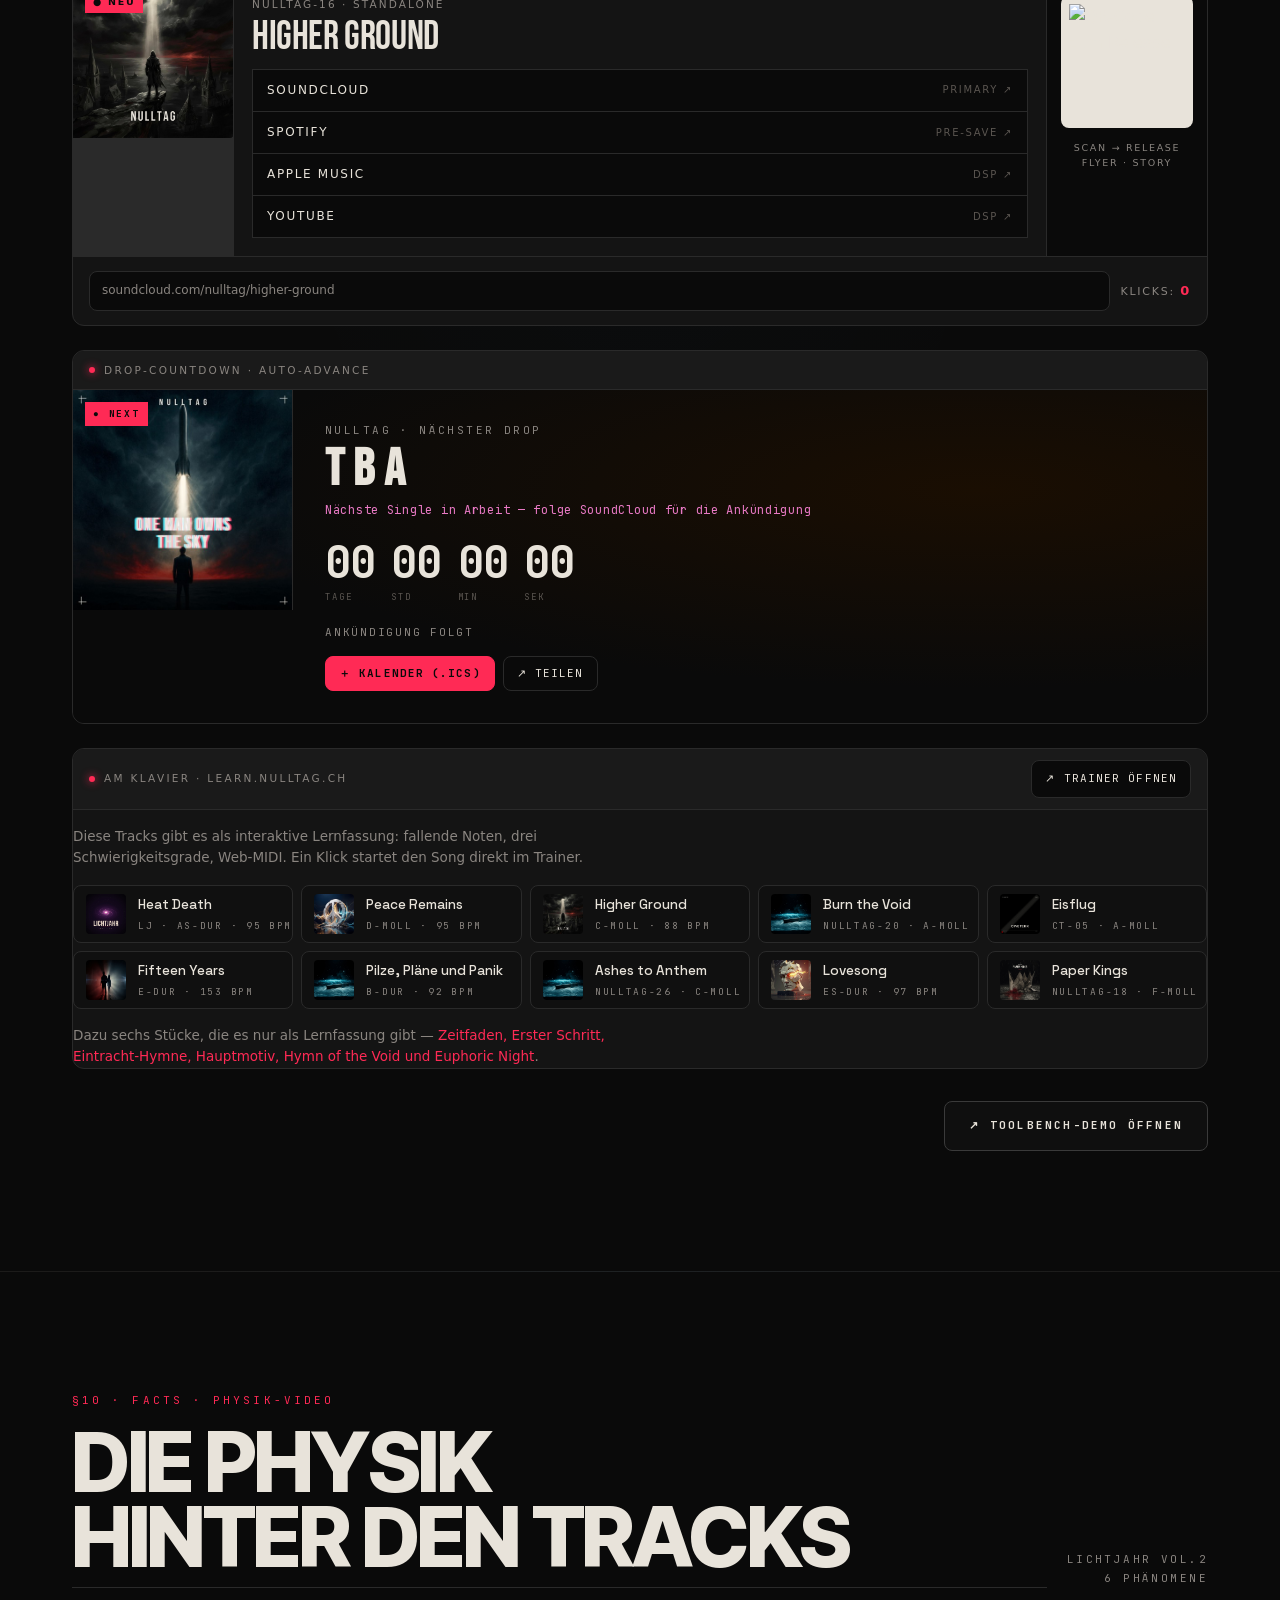
==== commit 4161a265: "Am Klavier: Burn the Void jetzt a-Moll Die Lernfassung wurde auf die Vault-Tonart a-Moll transponier" ====
--- a/index.html
+++ b/index.html
@@ -1441,7 +1441,7 @@
     { t:"Heat Death",             slug:"heat-death",                m:"LJ · As-Dur · 95 BPM",     img:"covers/lichtjahre.jpg" },
     { t:"Peace Remains",          slug:"peace-remains",             m:"d-Moll · 95 BPM",          img:"covers/peace_remains.jpg" },
     { t:"Higher Ground",          slug:"higher-ground",             m:"c-Moll · 88 BPM",          img:"covers/higher_ground.jpg" },
-    { t:"Burn the Void",          slug:"burn-the-void",             m:"NULLTAG-20 · e-Moll",      img:"covers/rail_standalone.jpg" },
+    { t:"Burn the Void",          slug:"burn-the-void",             m:"NULLTAG-20 · a-Moll",      img:"covers/rail_standalone.jpg" },
     { t:"Eisflug",                slug:"eisflug",                   m:"CT-05 · a-Moll"           , img:"covers/cinetekk.jpg" },
     { t:"Fifteen Years",          slug:"fifteen-years",             m:"E-Dur · 153 BPM",          img:"covers/fifteen_years.jpg" },
     { t:"Pilze, Pläne und Panik", slug:"mushrooms-plans-and-panic", m:"B-Dur · 92 BPM",           img:"covers/rail_standalone.jpg" },
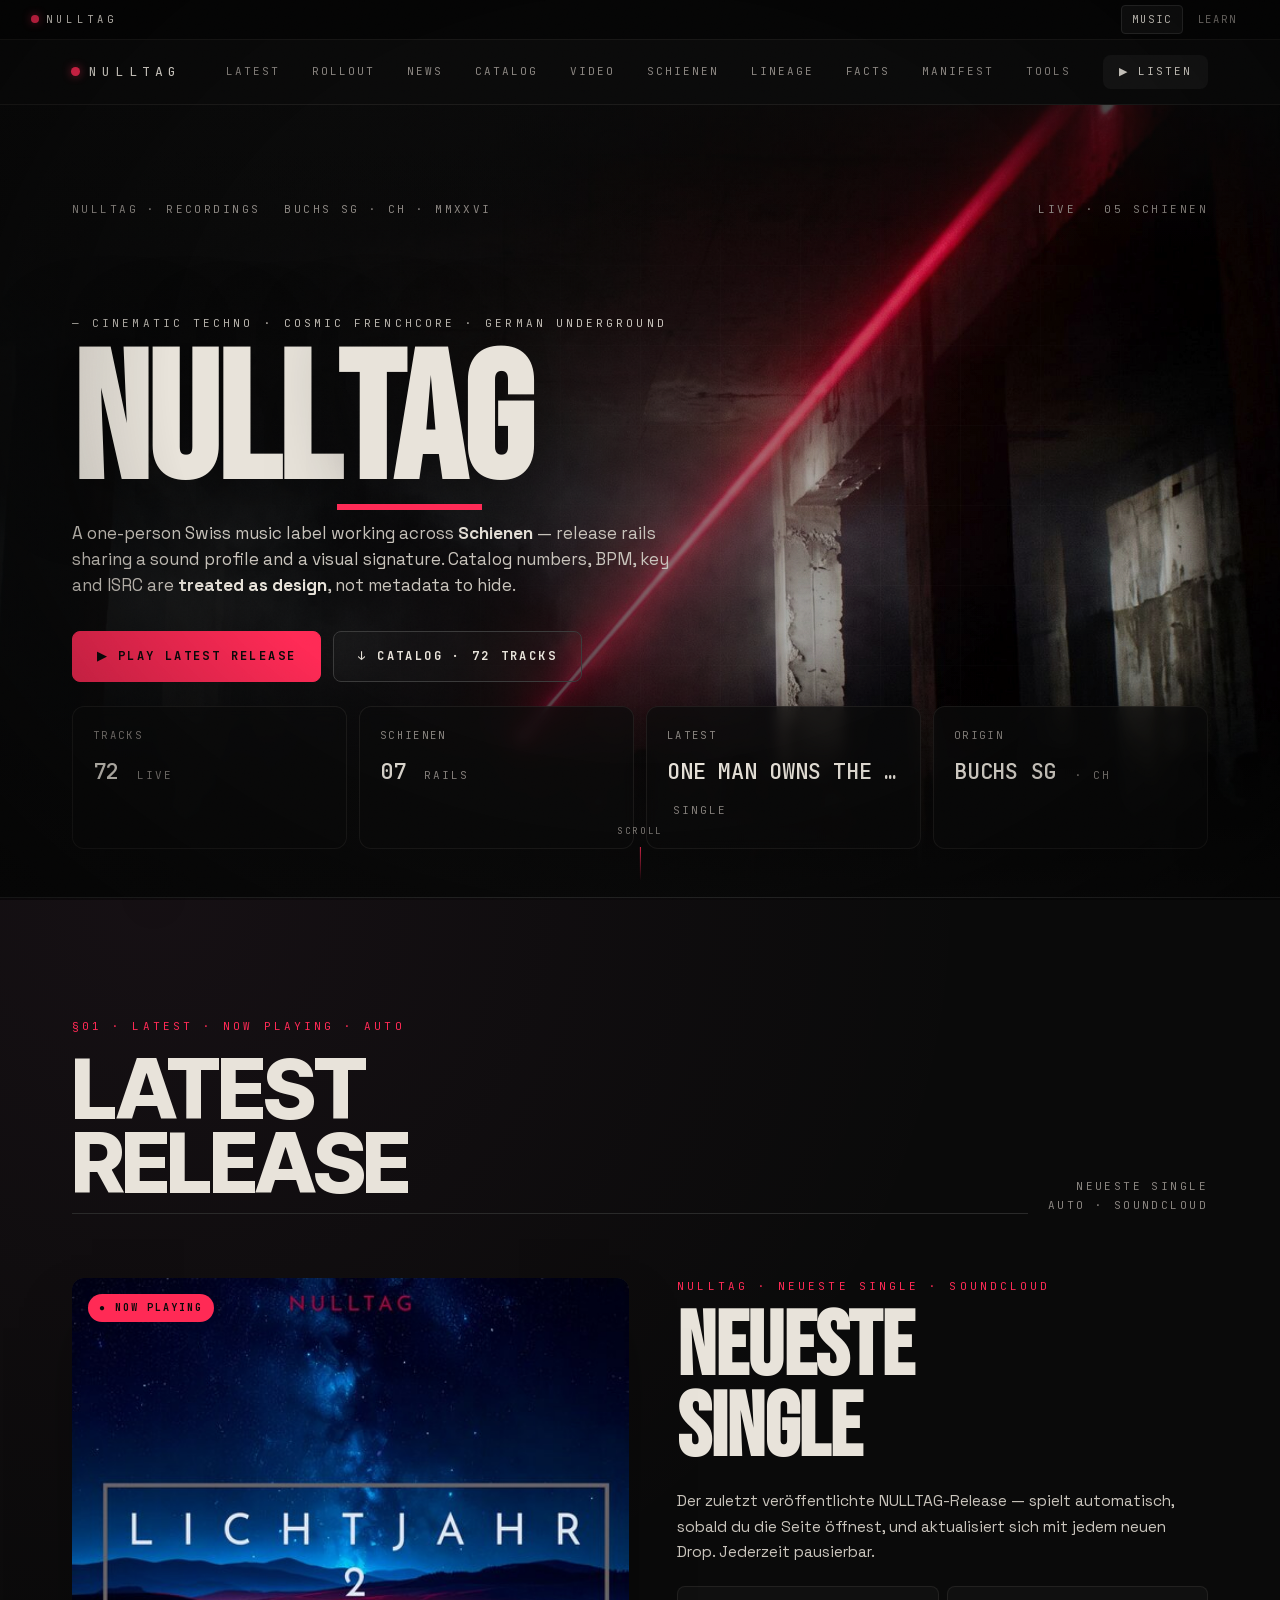
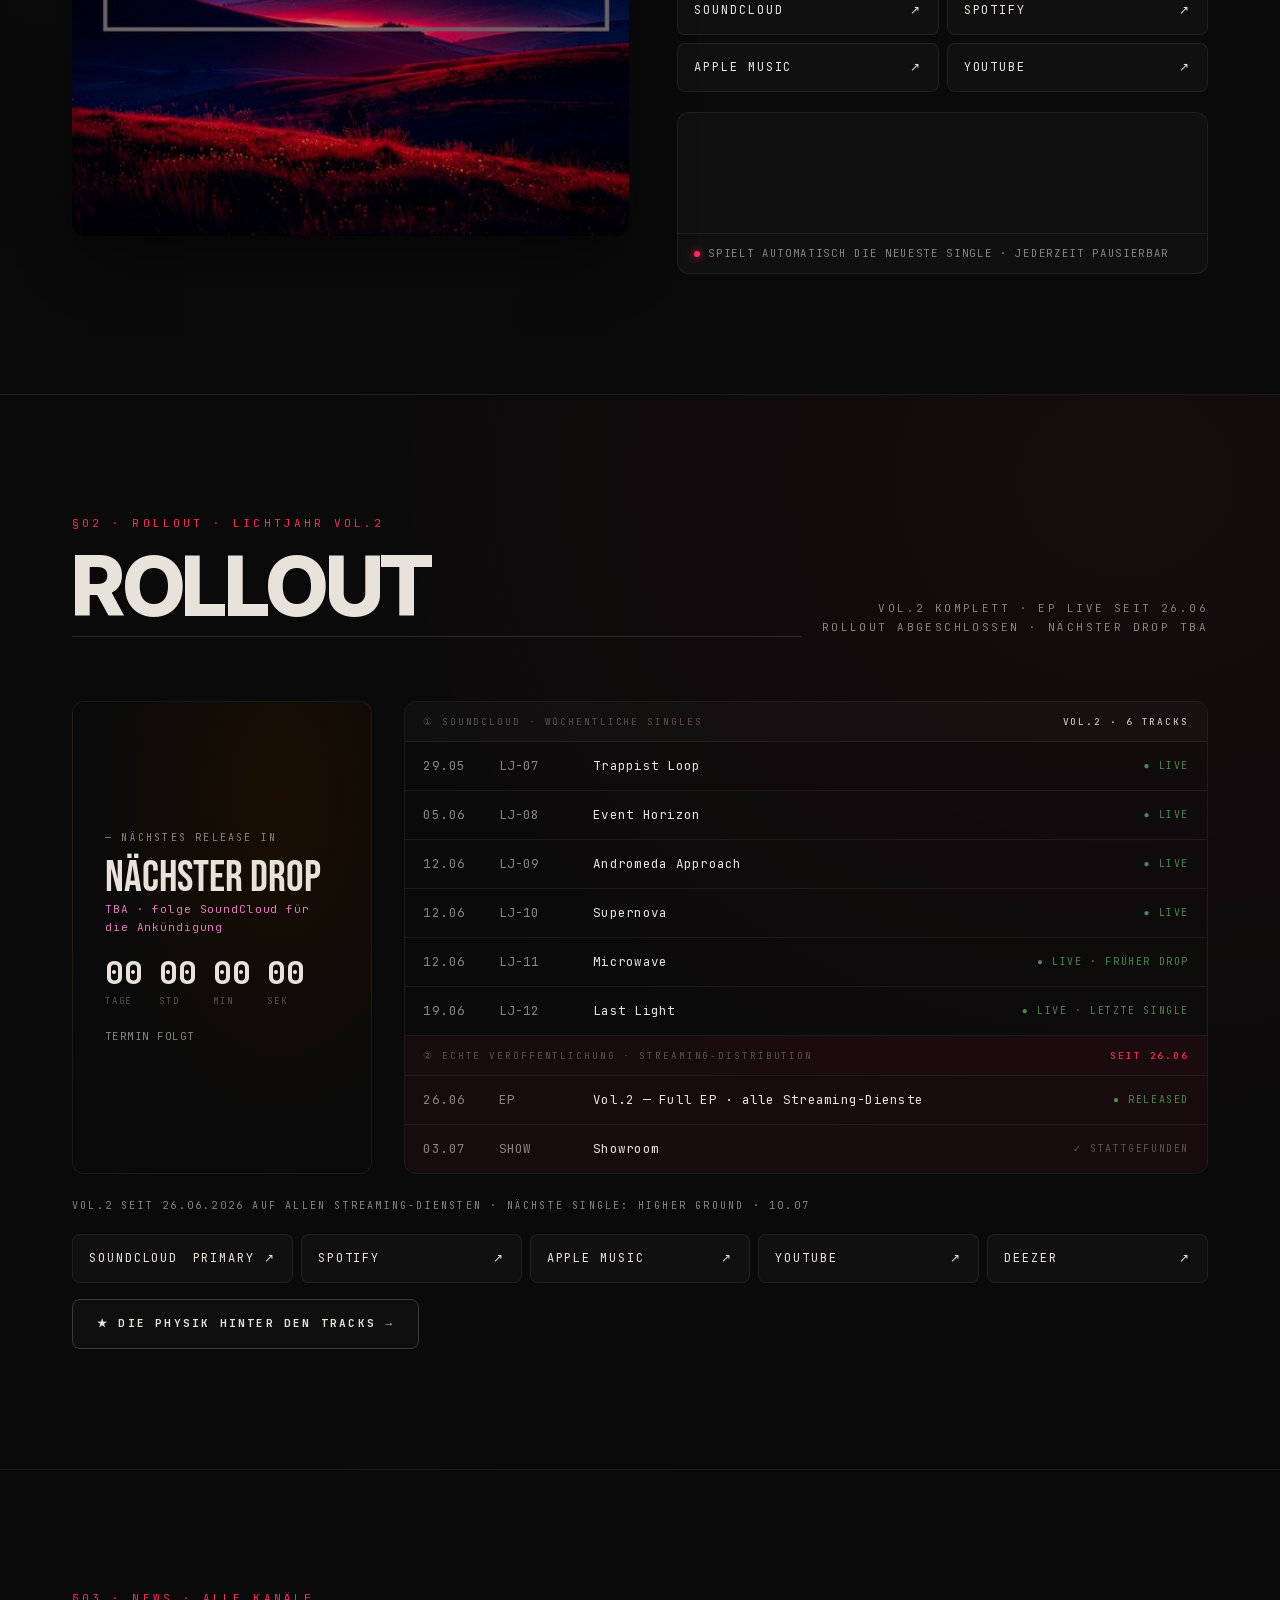
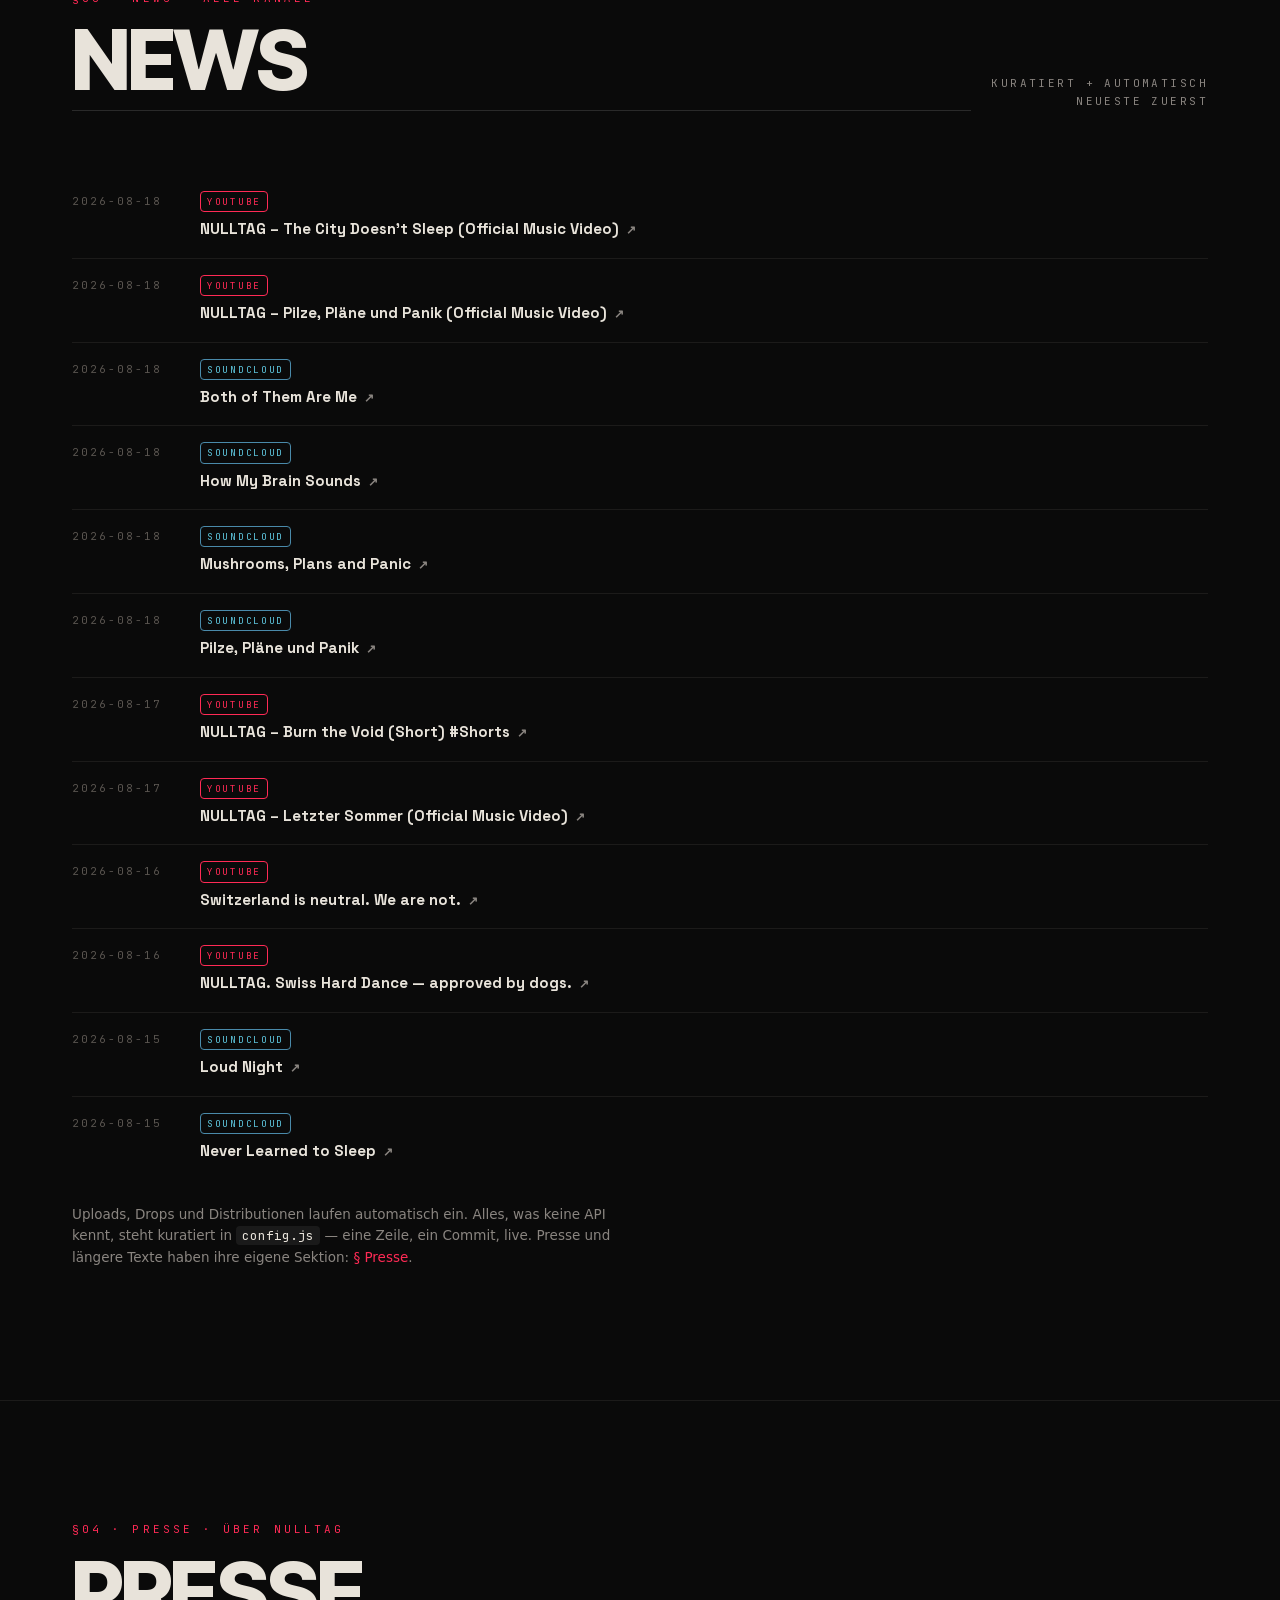
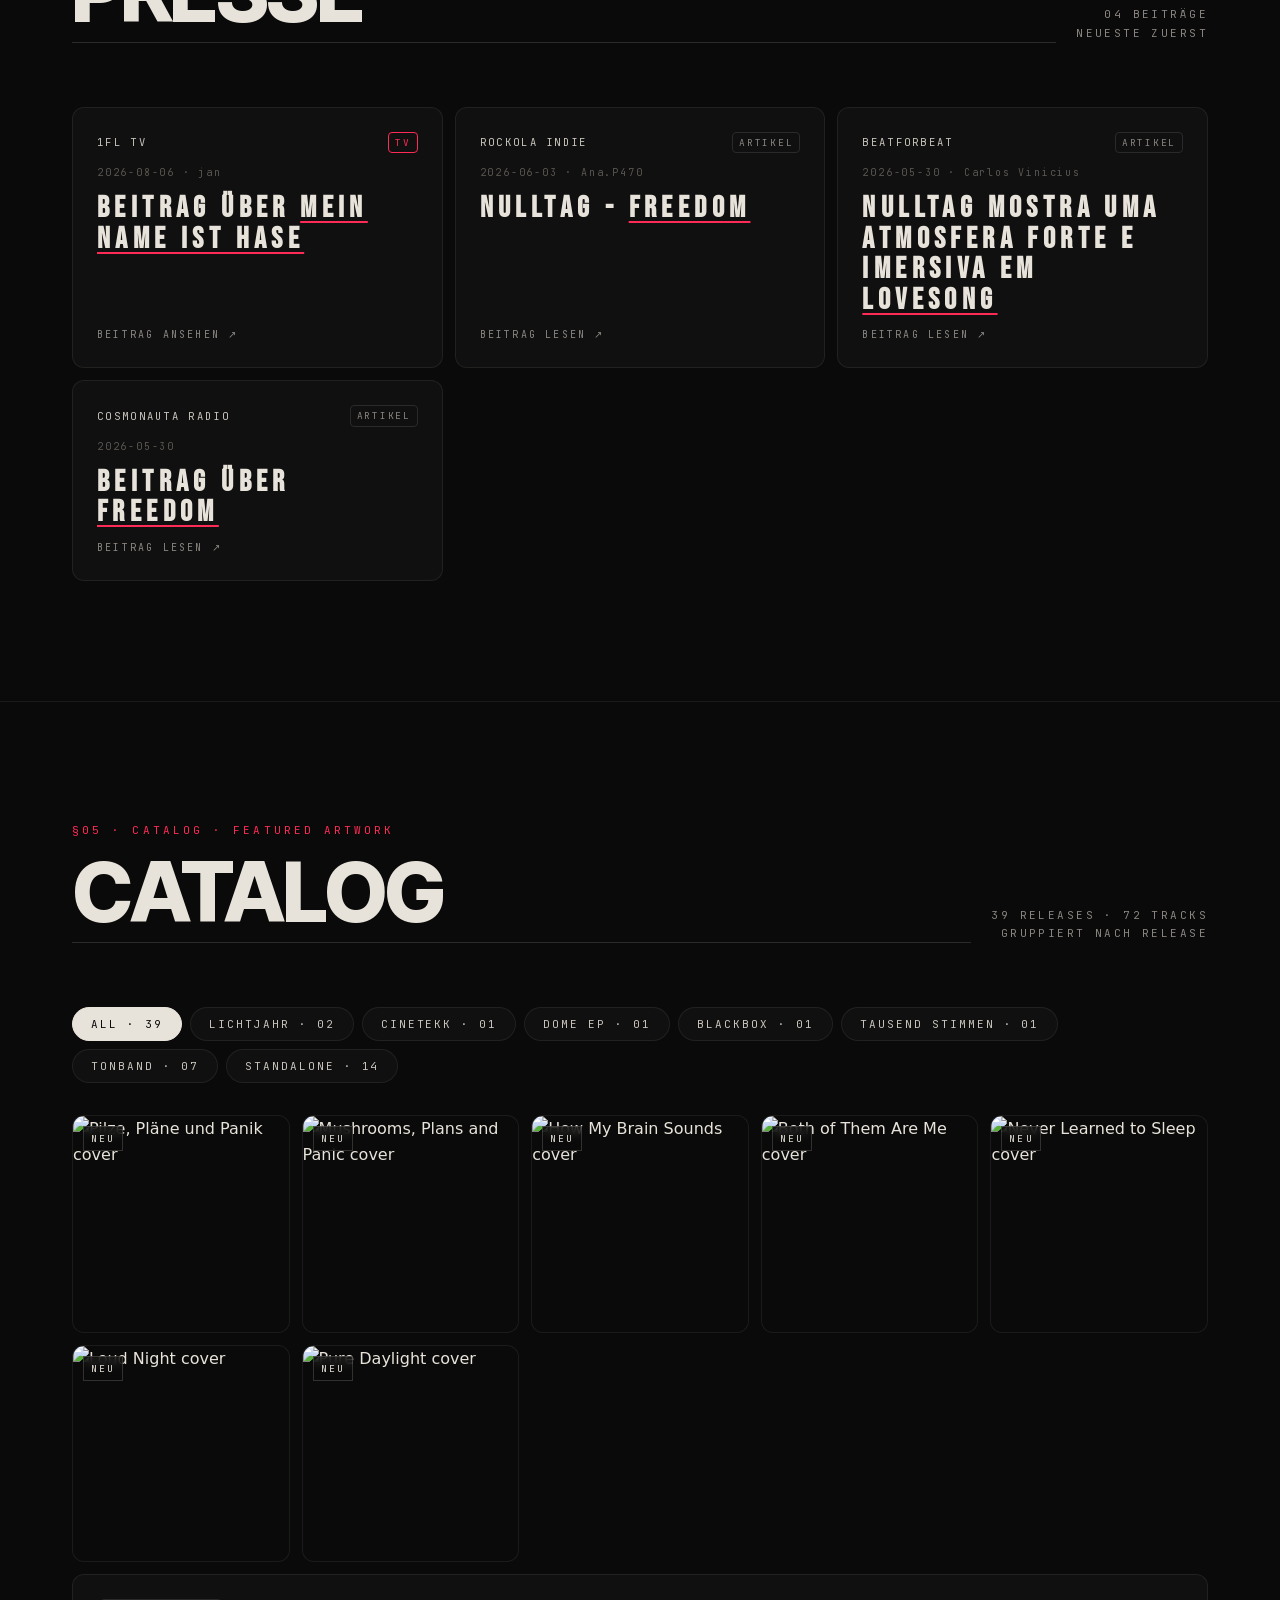
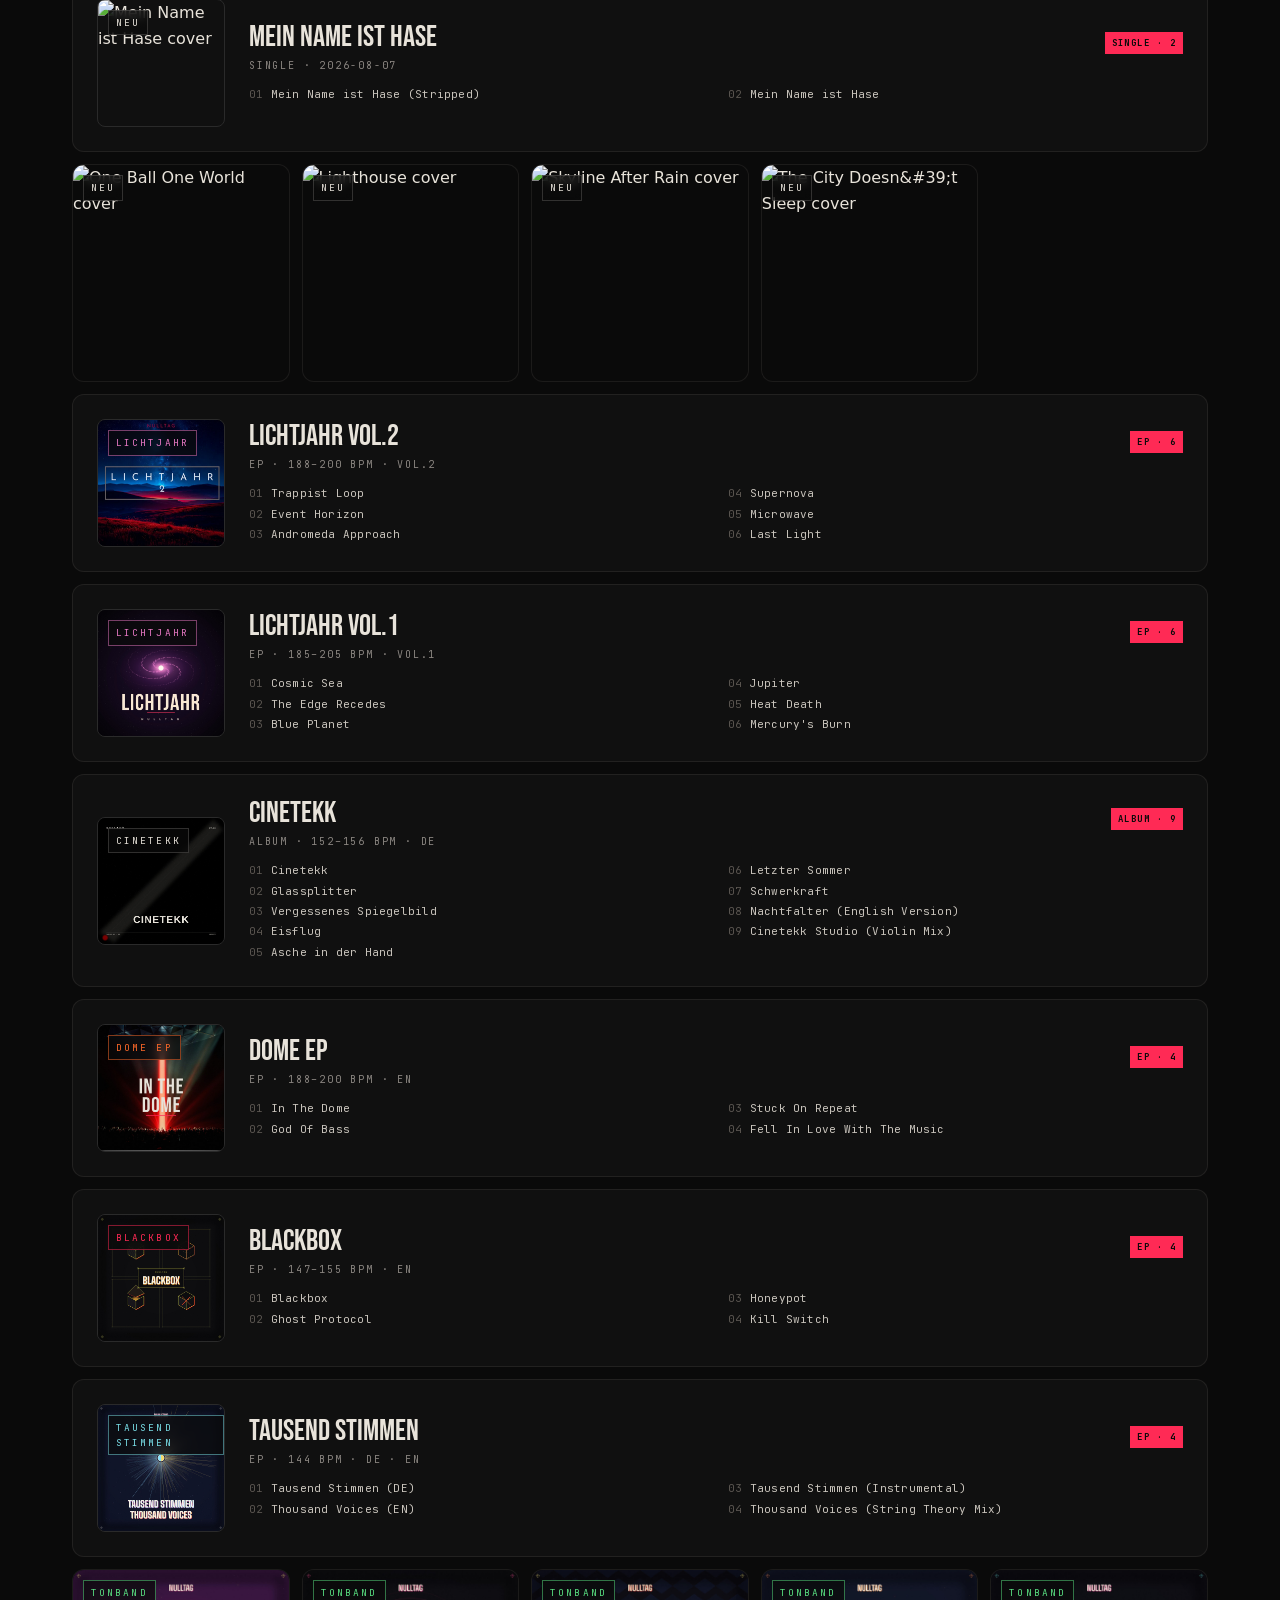
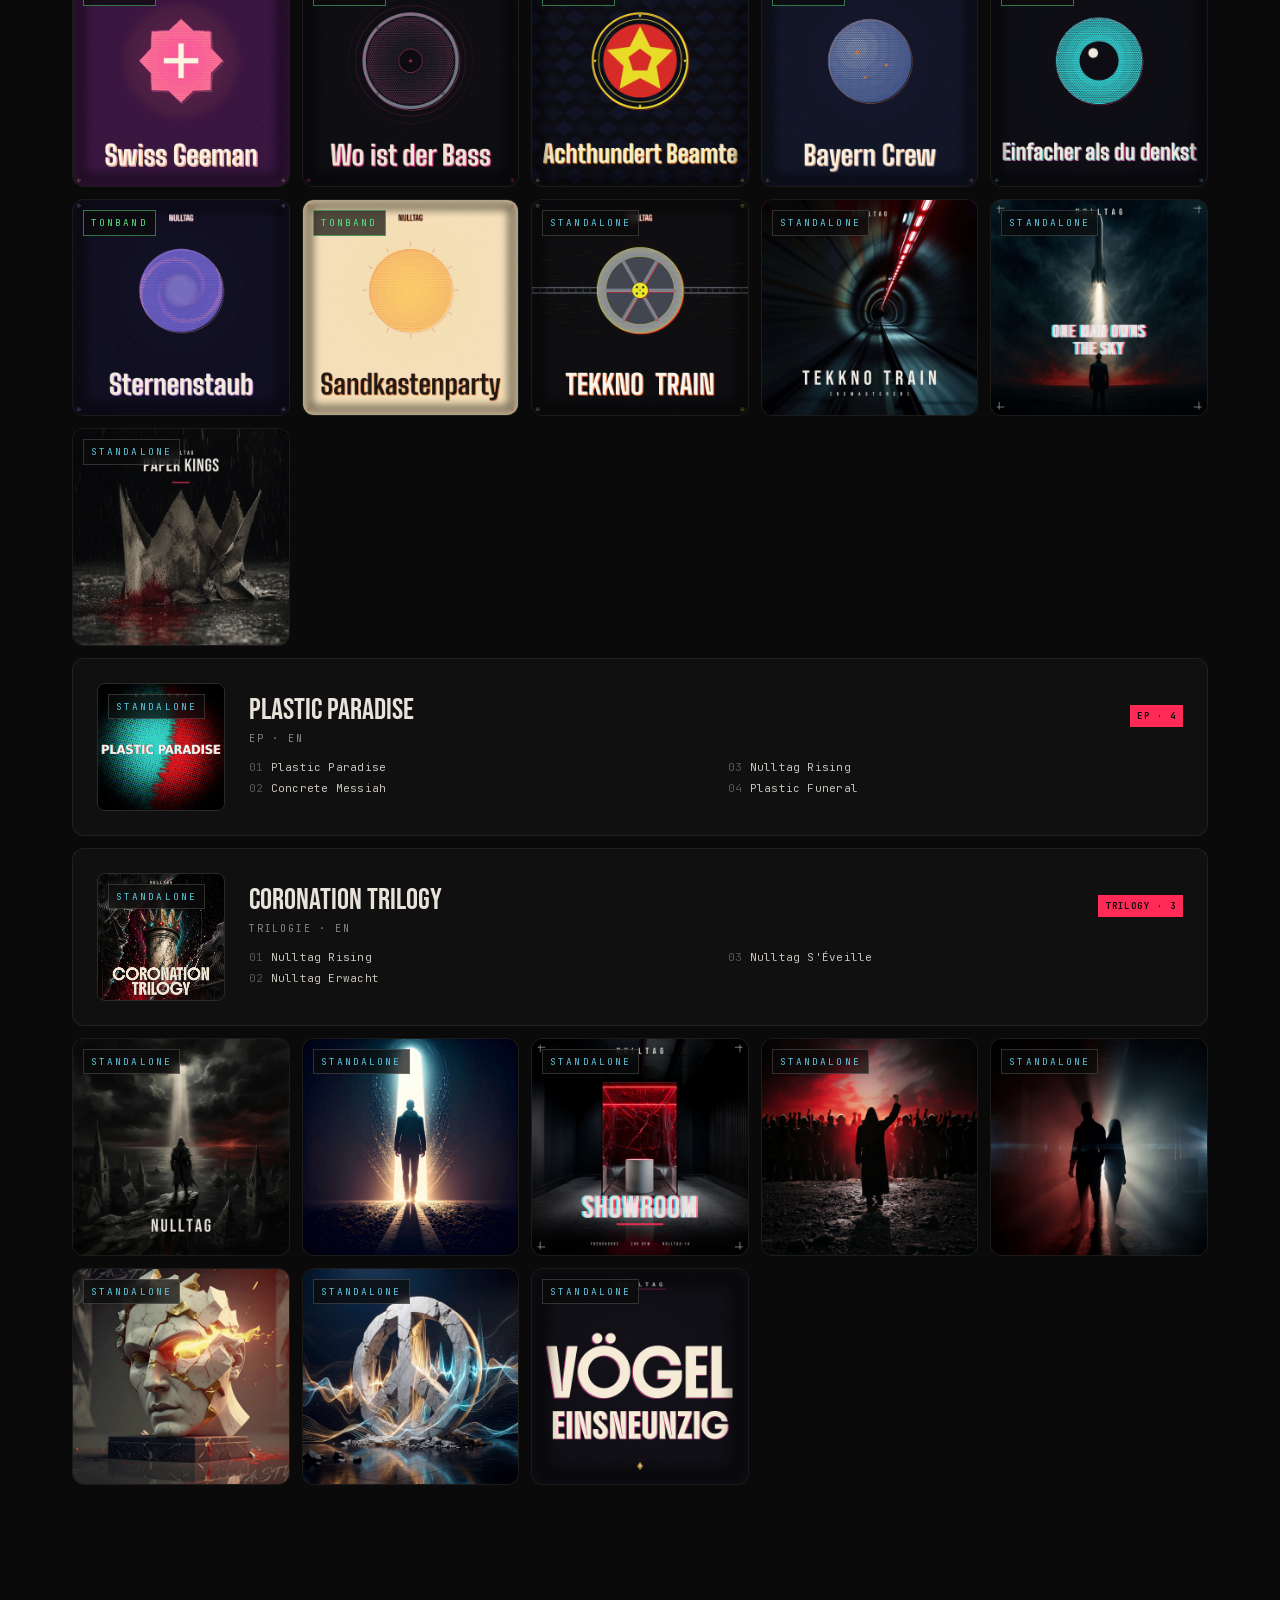
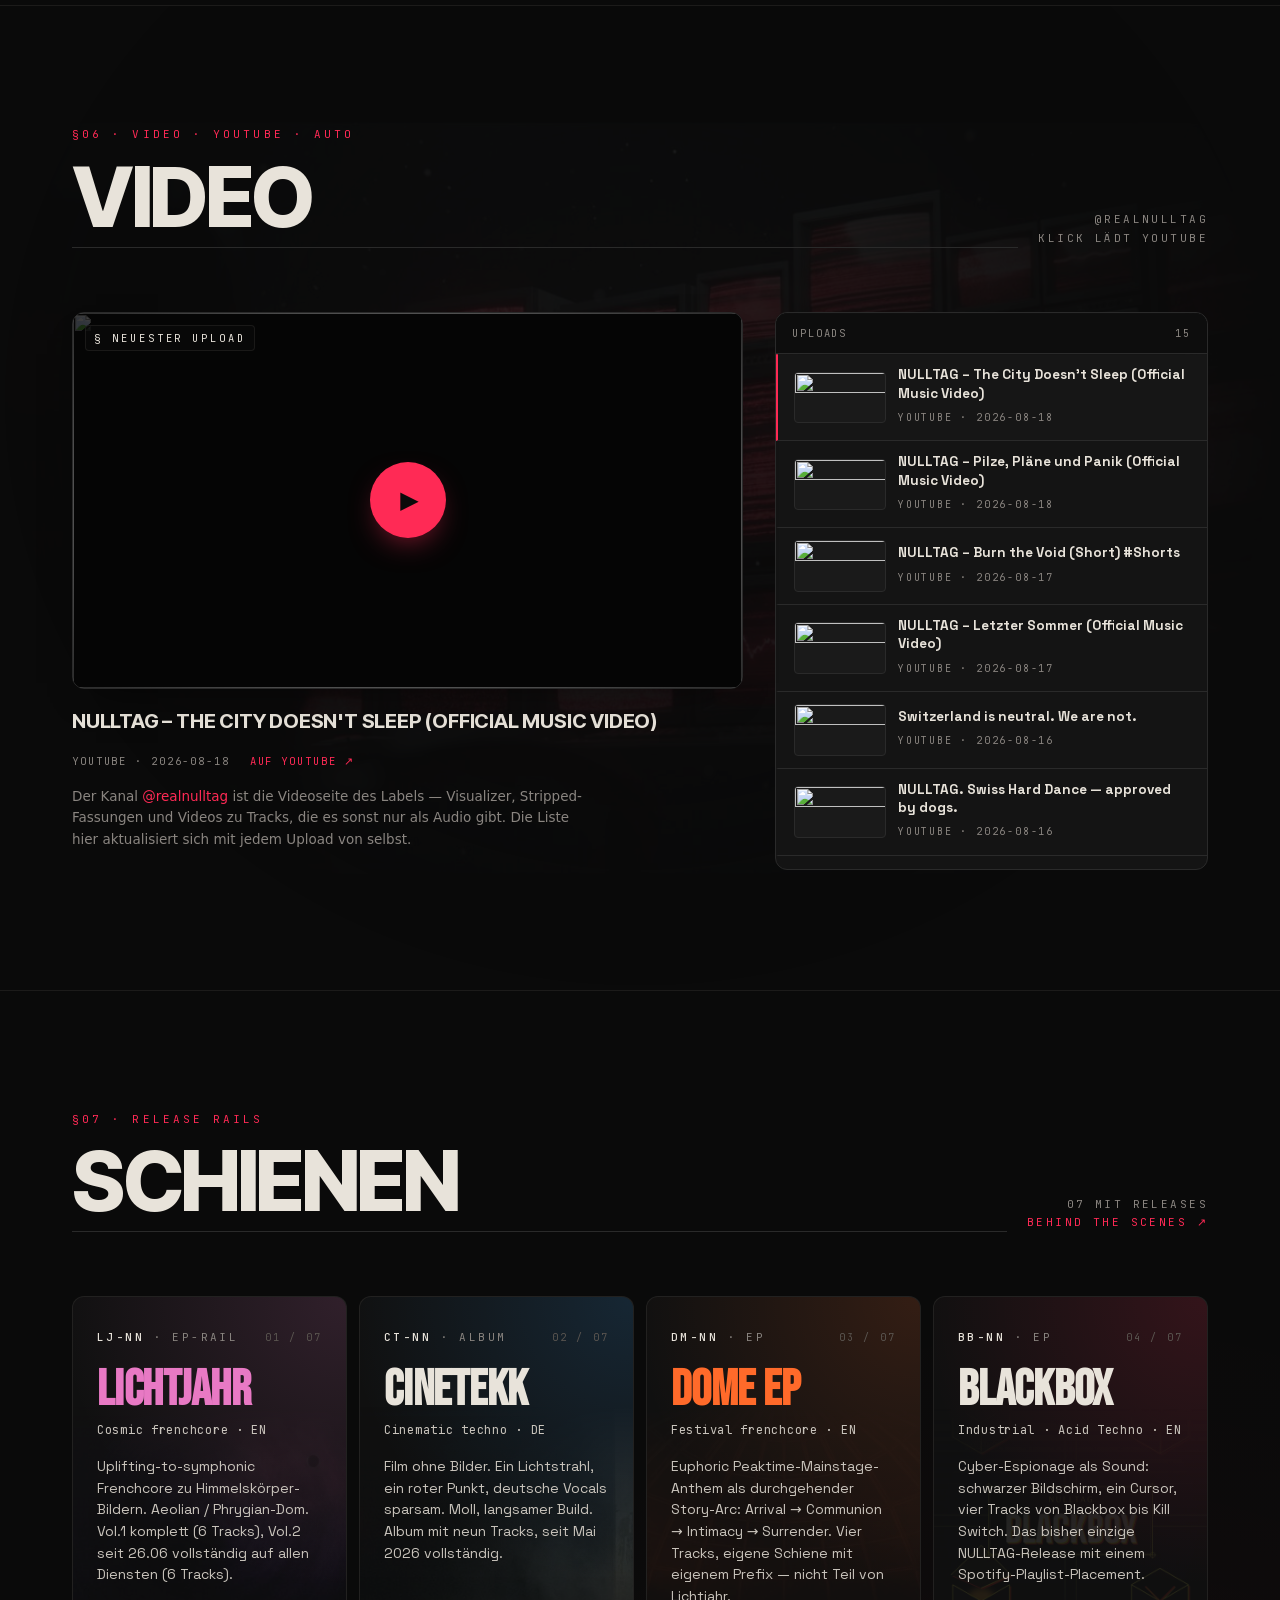
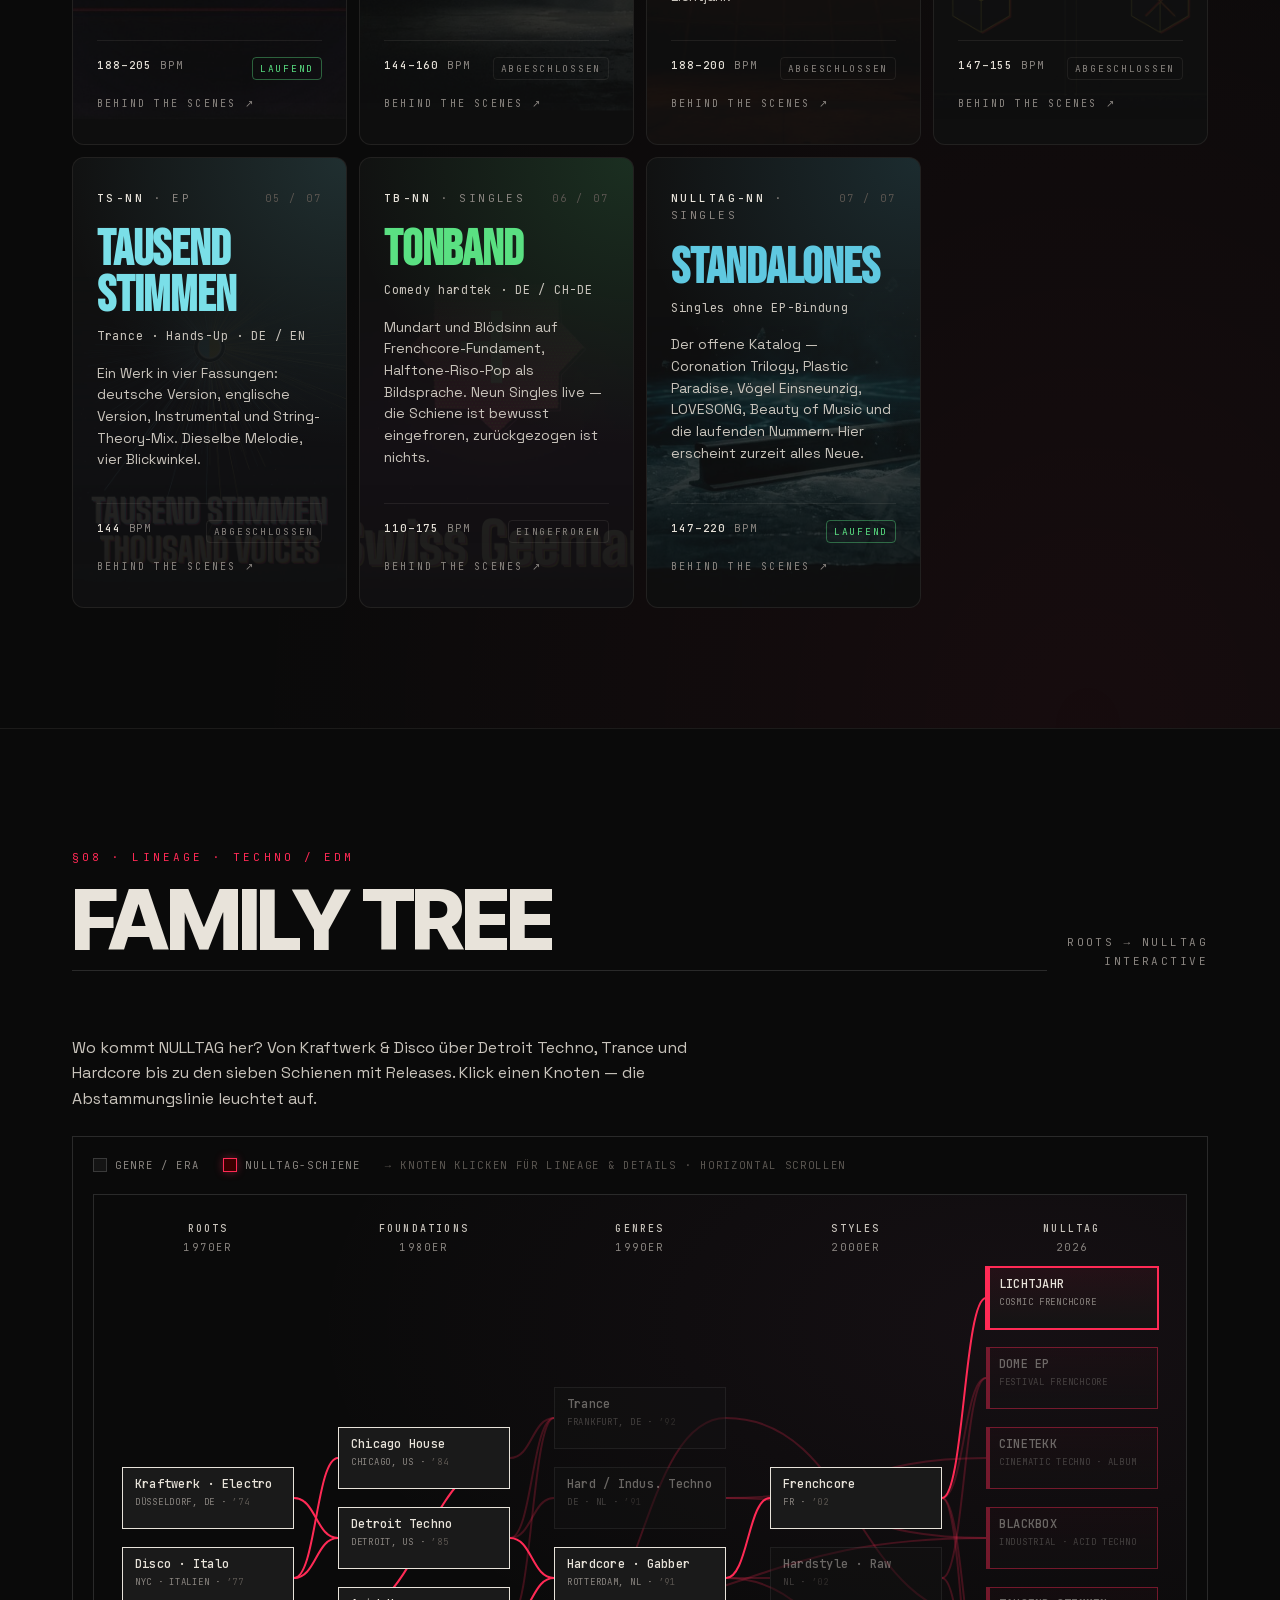
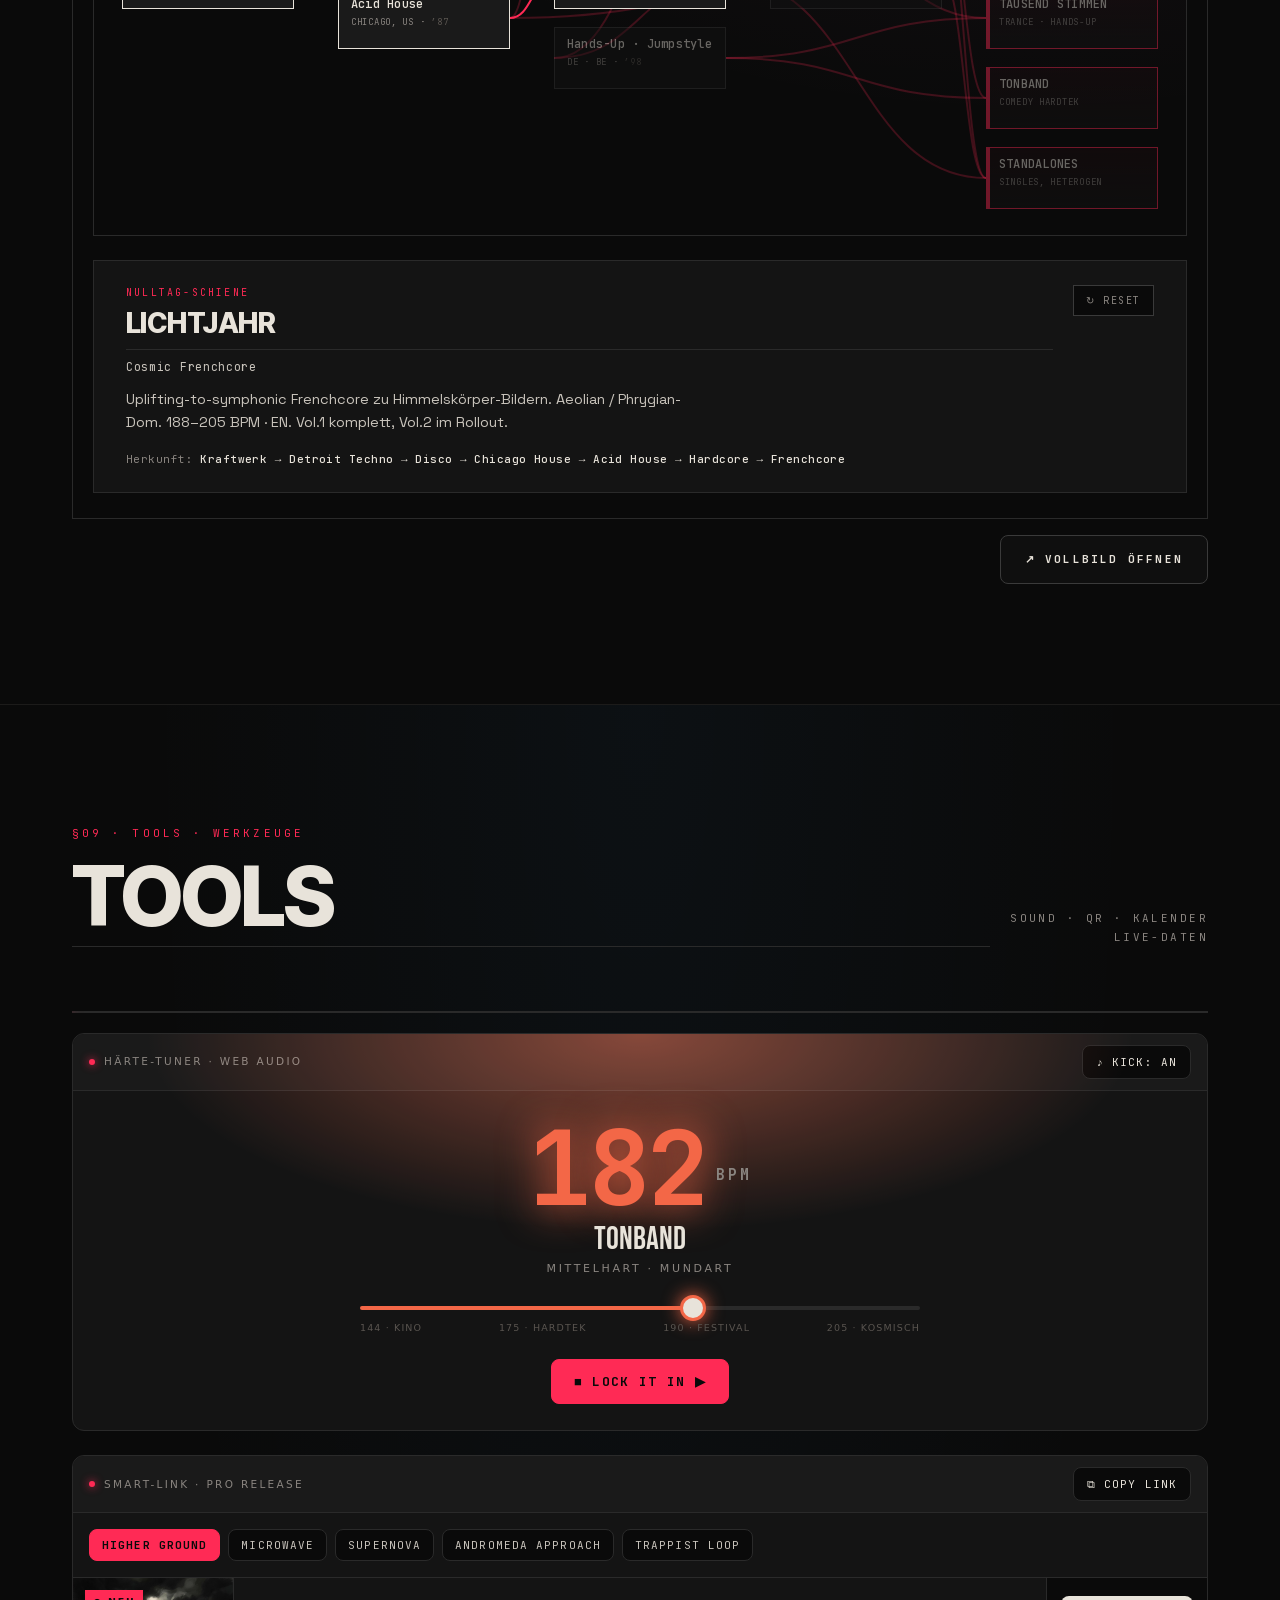
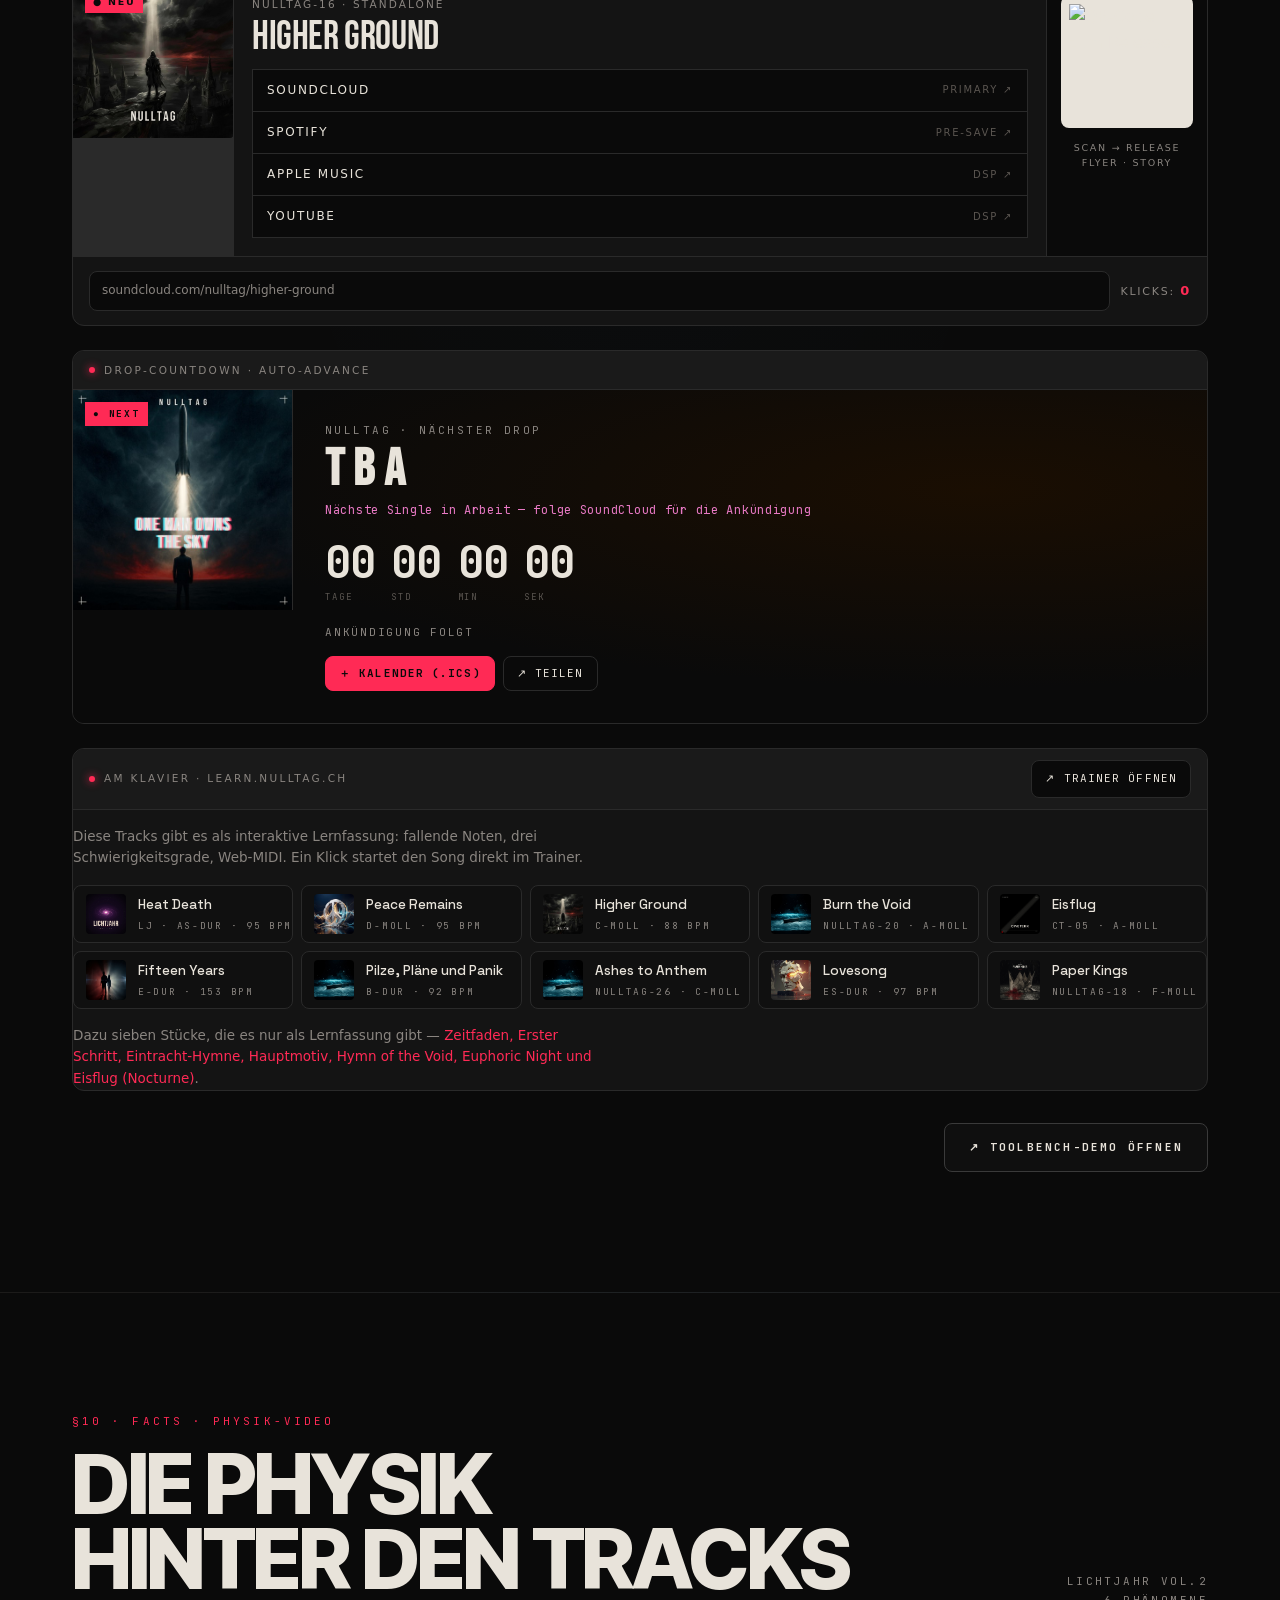
==== commit 8be9e795: "Am Klavier: Eisflug (Nocturne) in der learn-only-Fussnote Die Lernseite fuehrt neu ein zweites Eisfl" ====
--- a/index.html
+++ b/index.html
@@ -1203,9 +1203,9 @@
         <p class="learn__lead">Diese Tracks gibt es als interaktive Lernfassung: fallende Noten, drei
         Schwierigkeitsgrade, Web-MIDI. Ein Klick startet den Song direkt im Trainer.</p>
         <div class="learn__grid" id="learn-grid"></div>
-        <p class="learn__lead" style="margin-bottom:0">Dazu sechs Stücke, die es nur als Lernfassung gibt —
+        <p class="learn__lead" style="margin-bottom:0">Dazu sieben Stücke, die es nur als Lernfassung gibt —
         <a href="https://learn.nulltag.ch/" target="_blank" rel="noopener">Zeitfaden, Erster Schritt,
-        Eintracht-Hymne, Hauptmotiv, Hymn of the Void und Euphoric Night</a>.</p>
+        Eintracht-Hymne, Hauptmotiv, Hymn of the Void, Euphoric Night und Eisflug (Nocturne)</a>.</p>
       </section>
 
       <div style="text-align:right; margin-top:var(--s-2);">
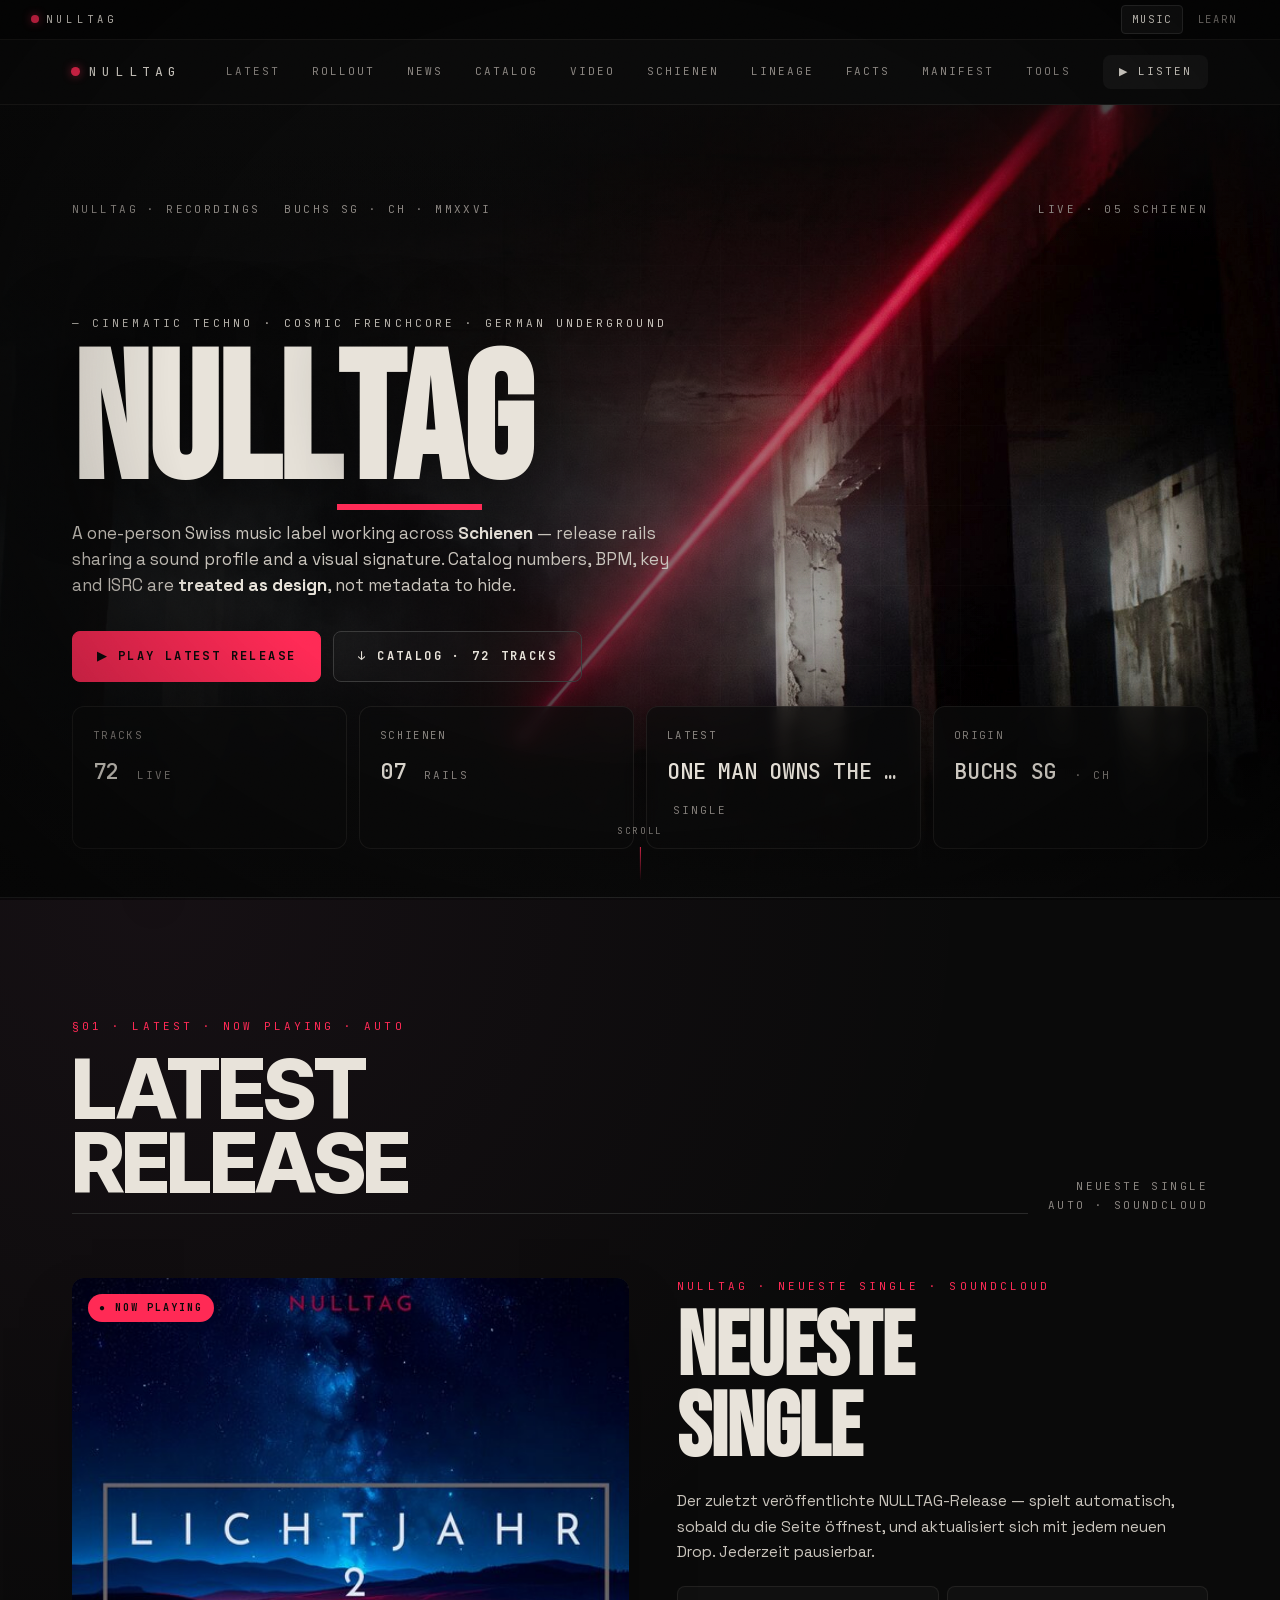
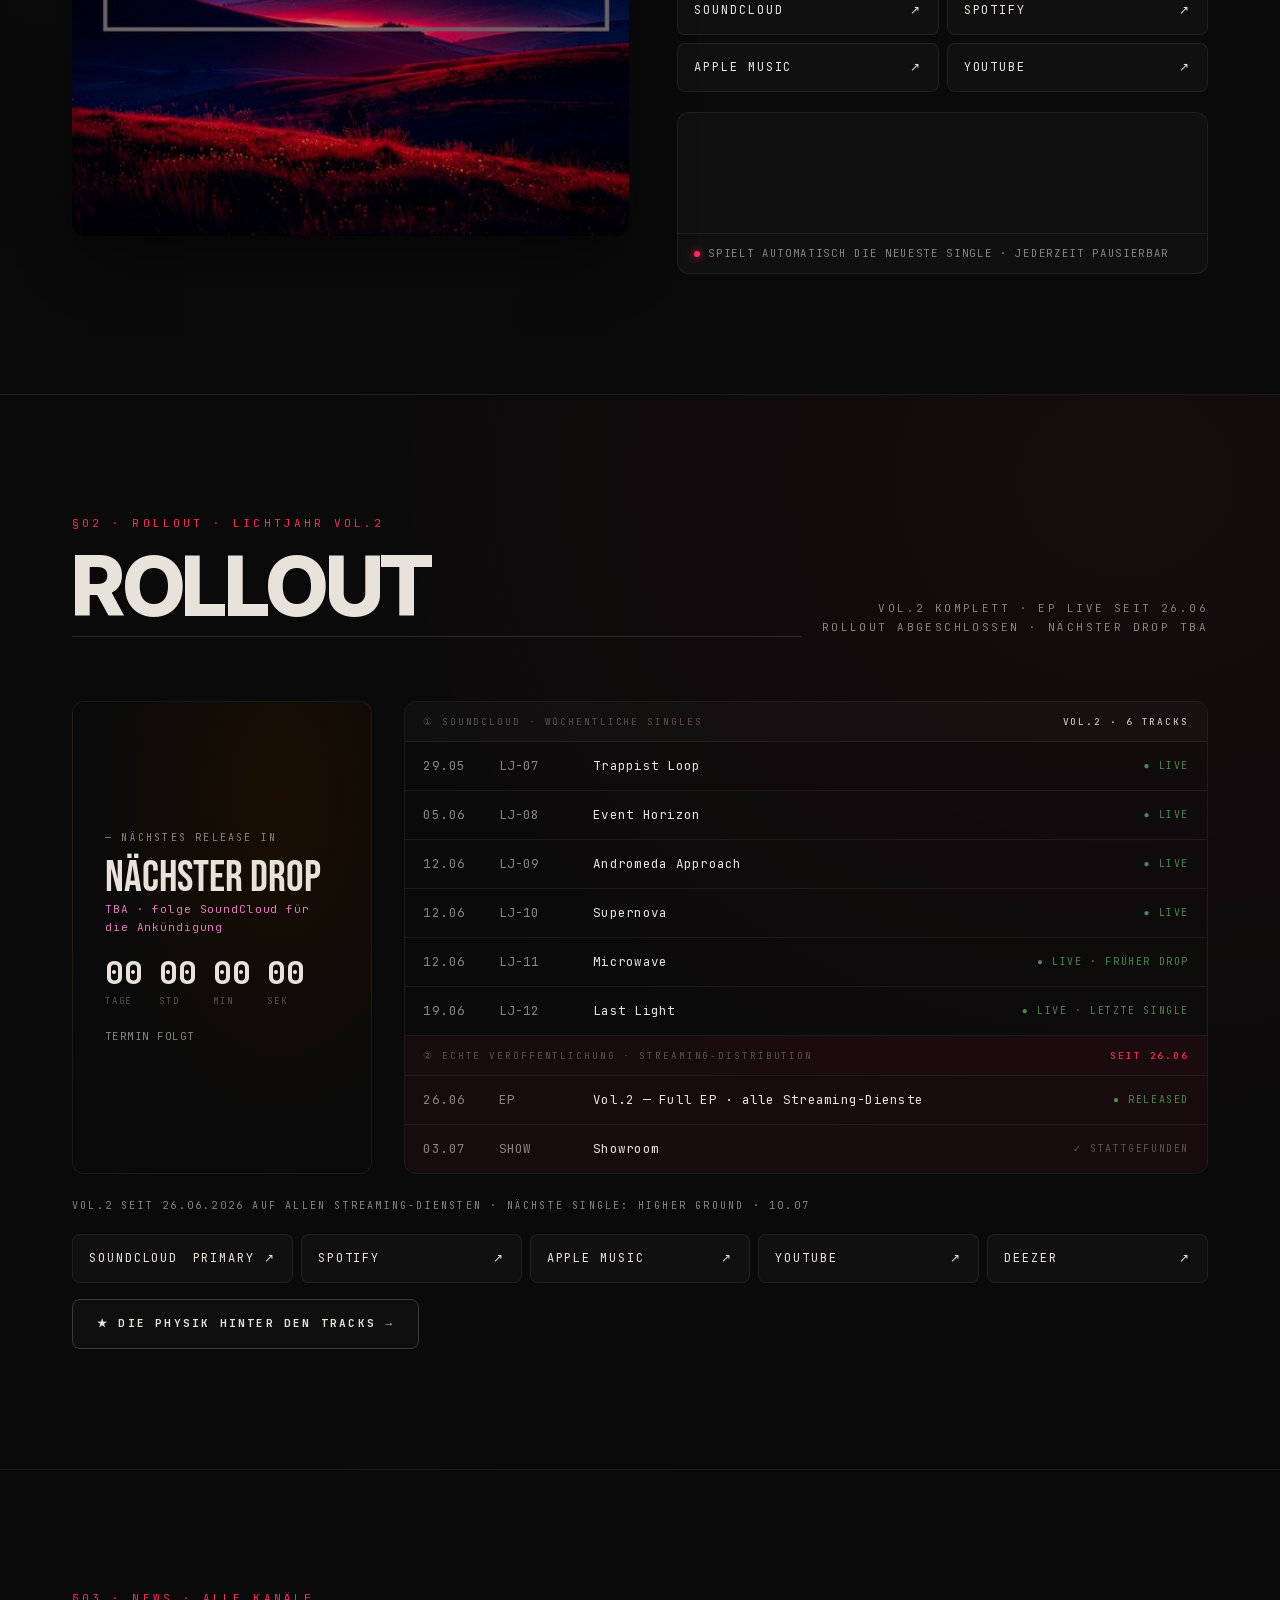
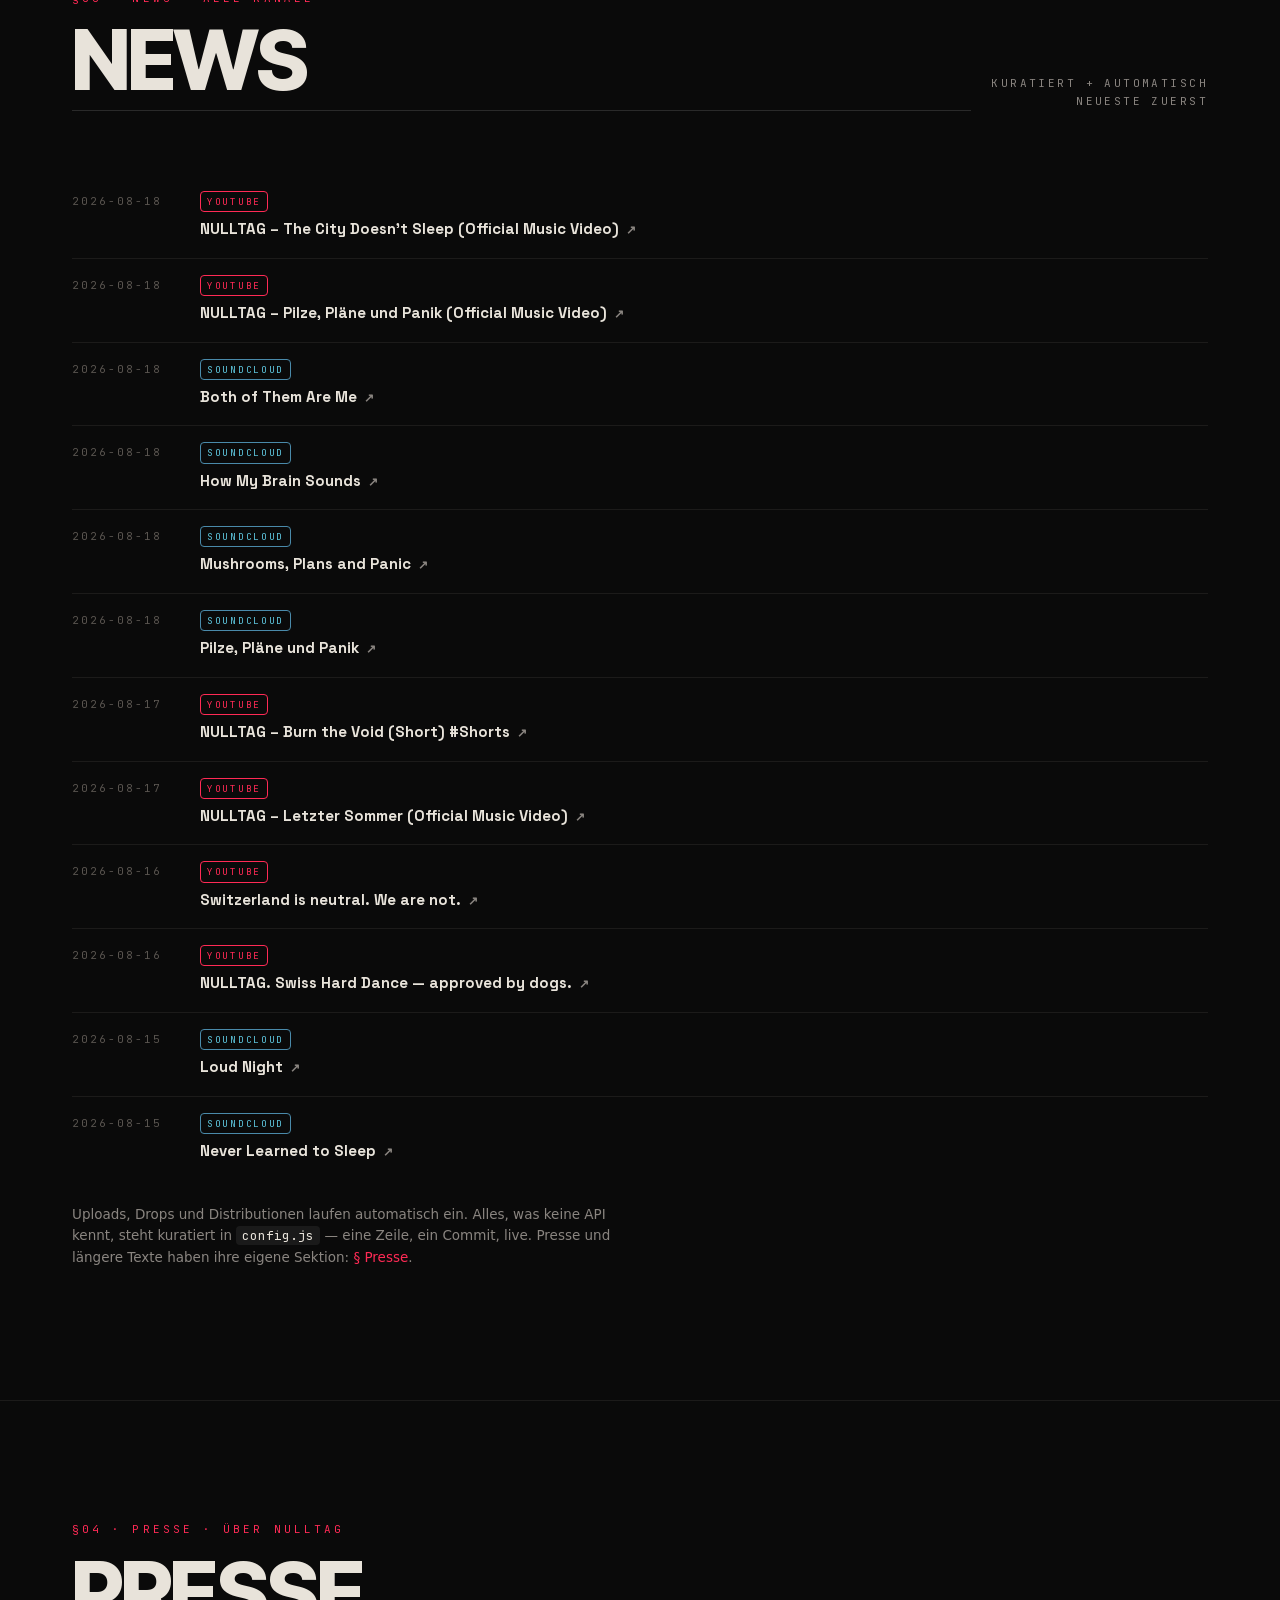
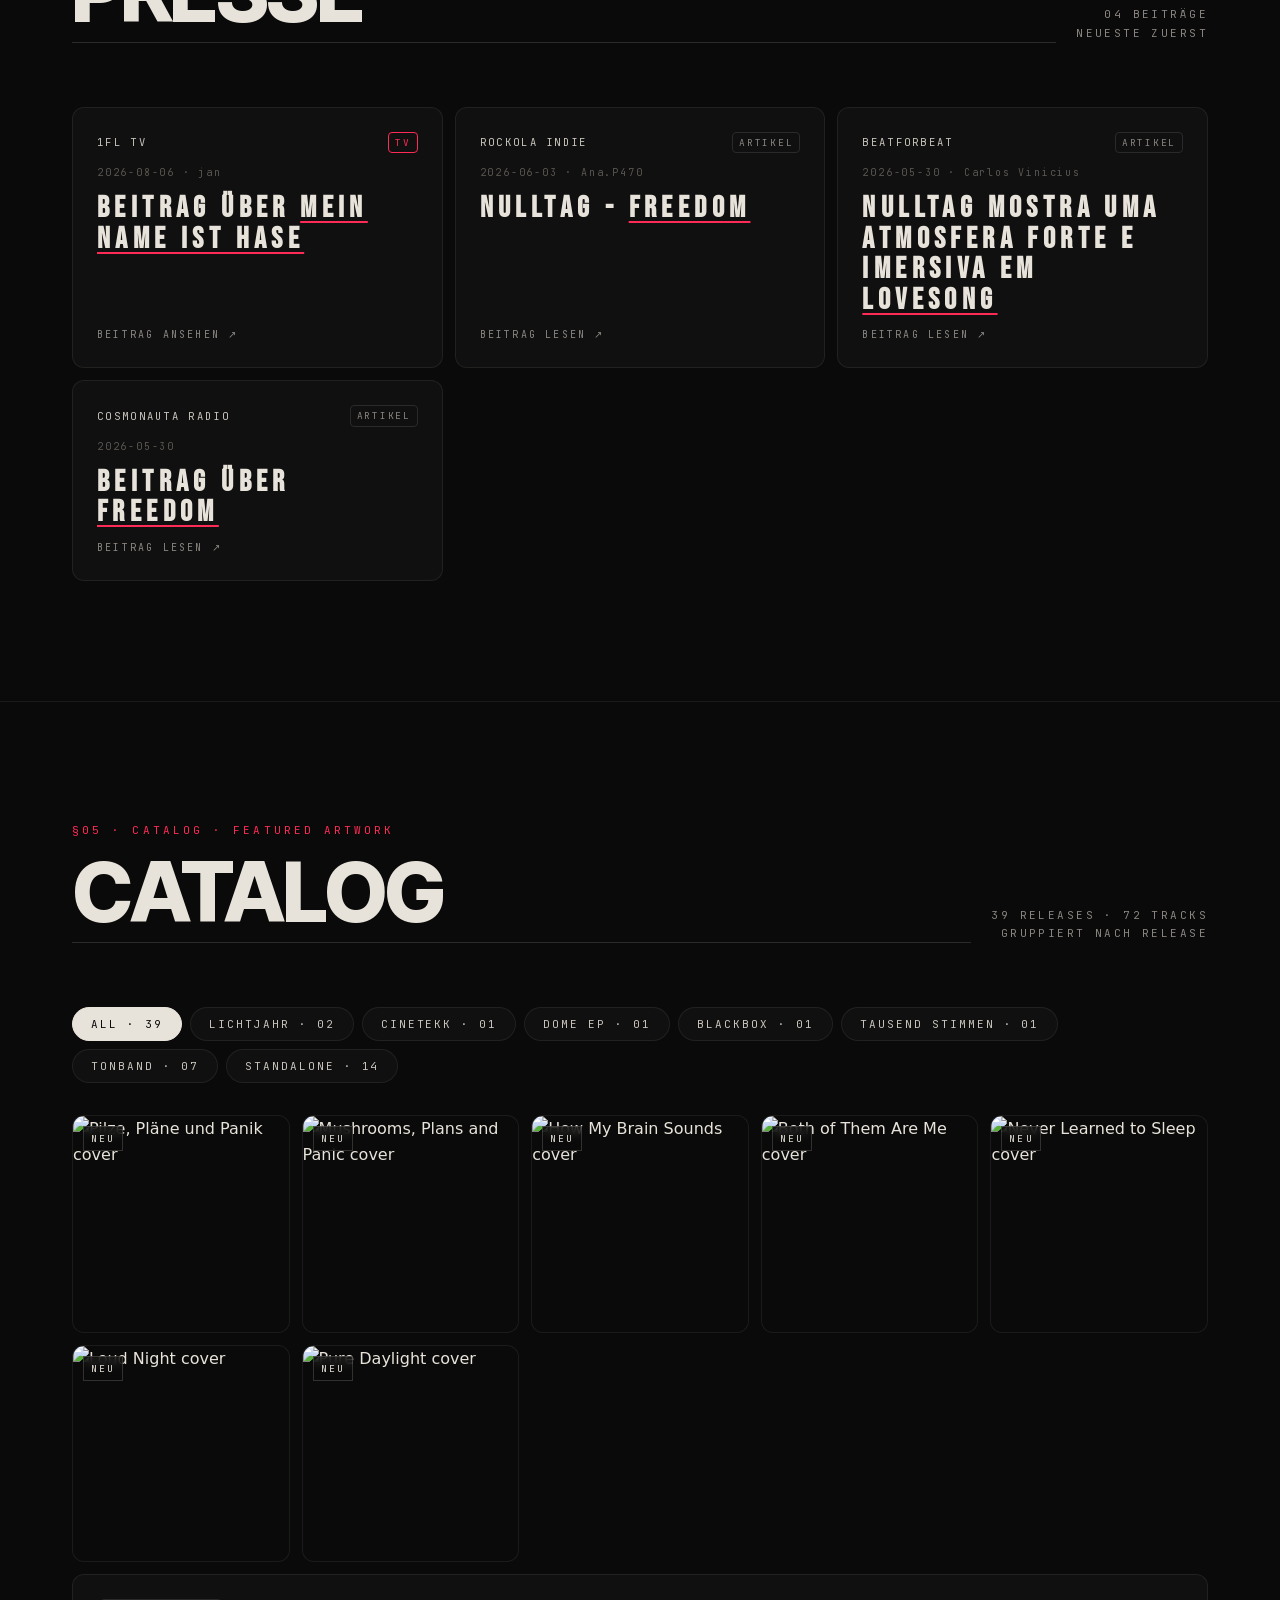
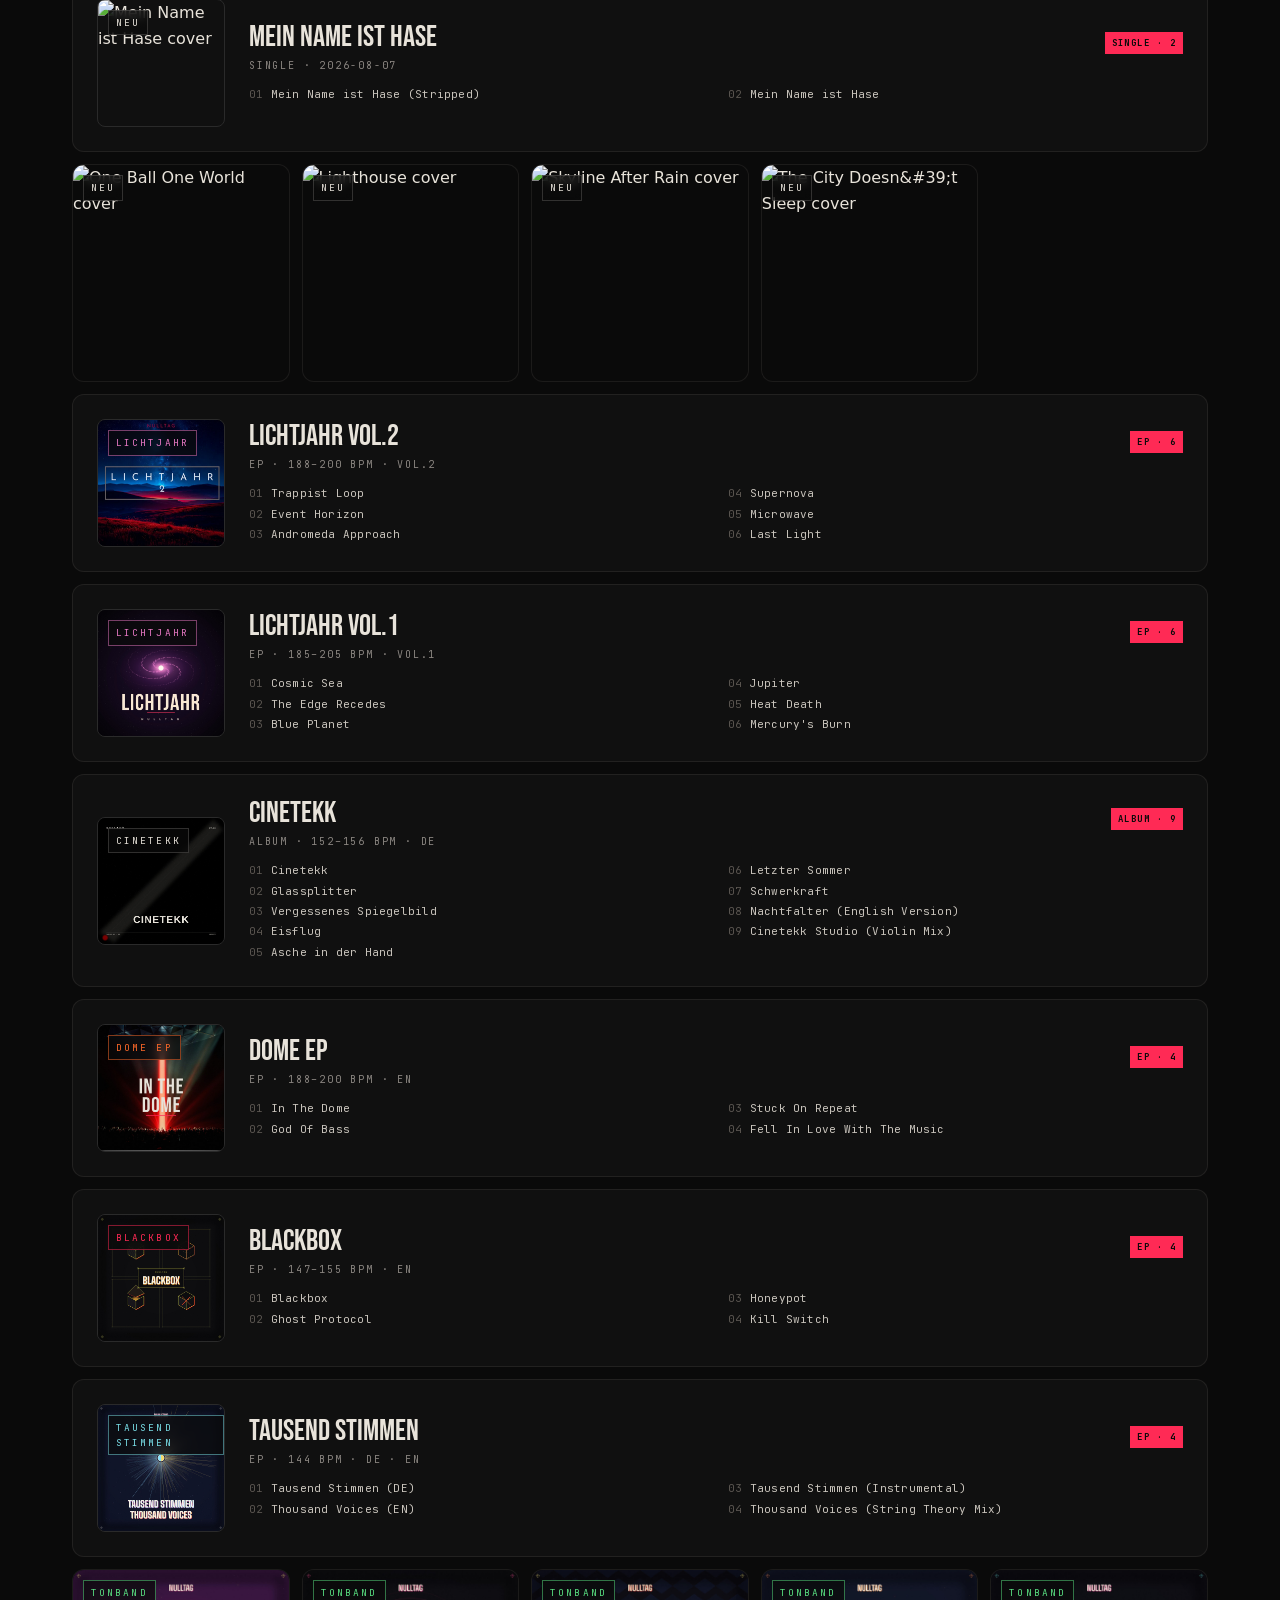
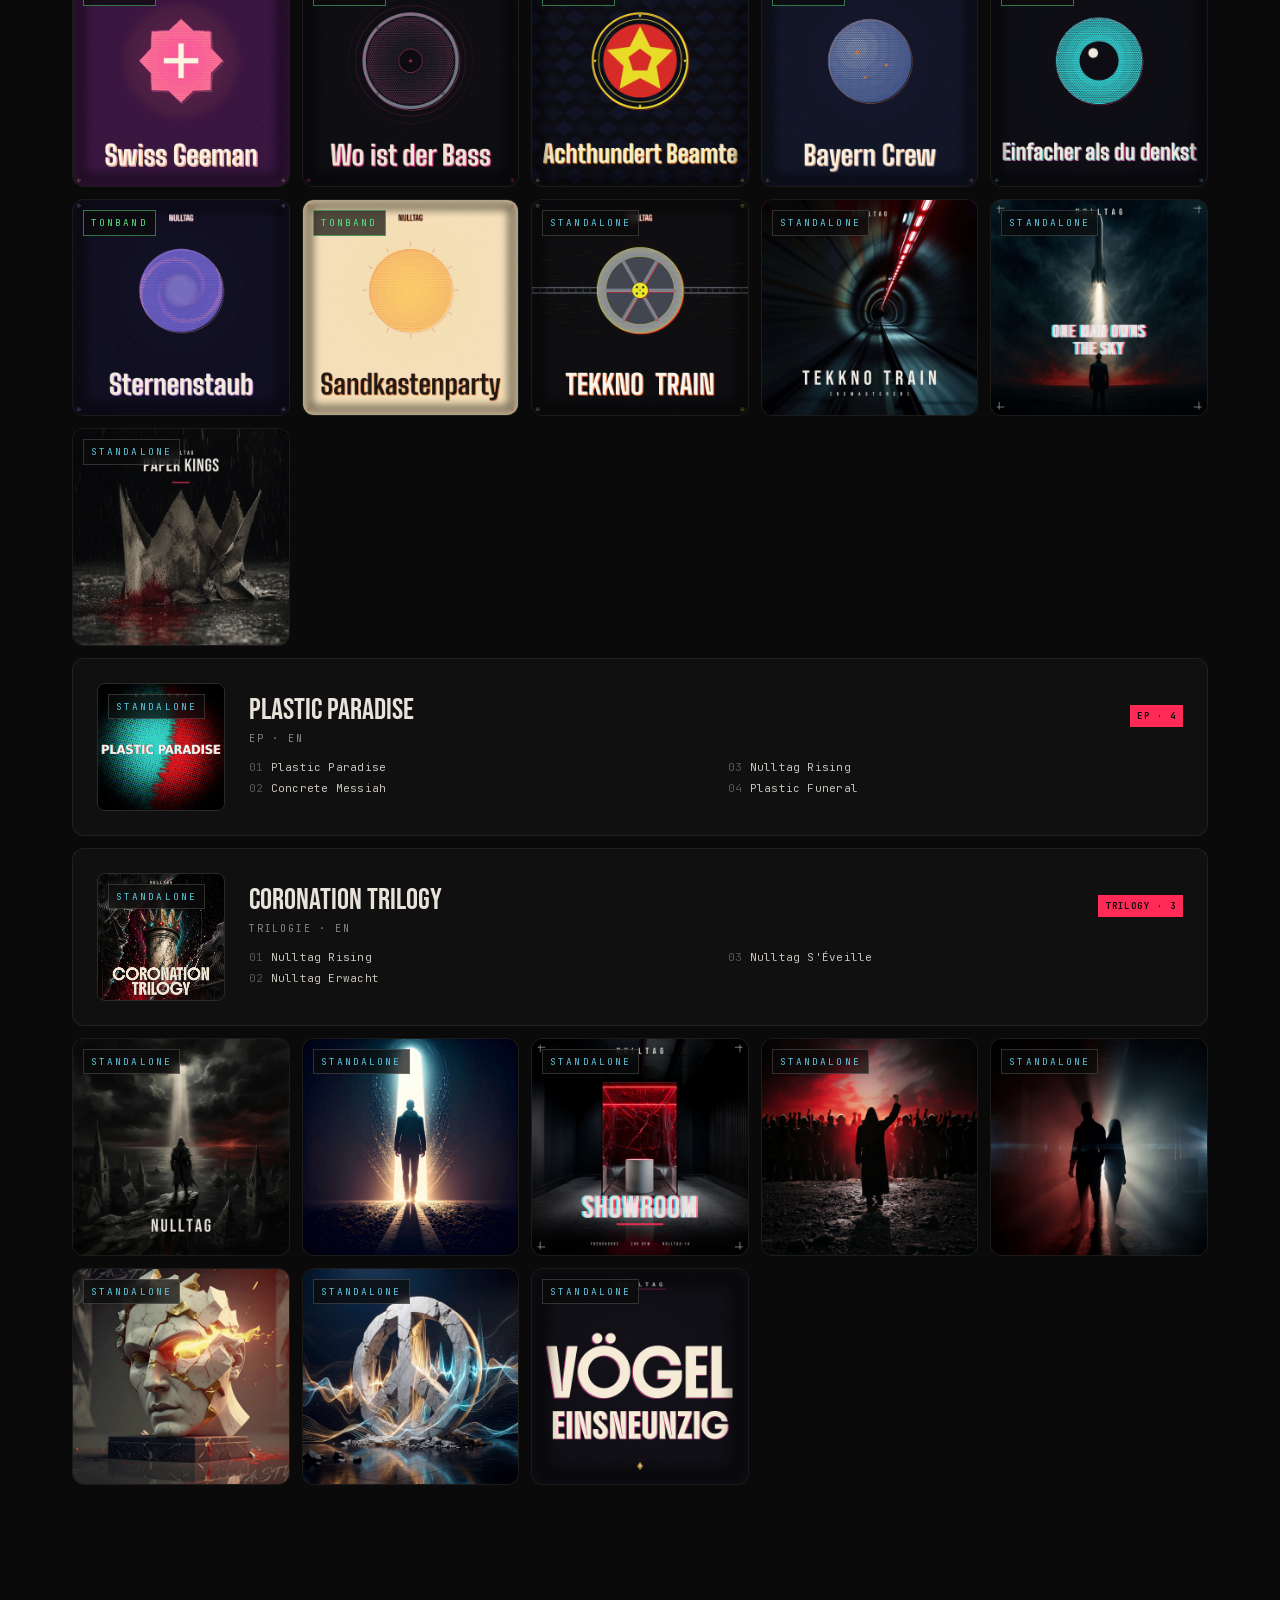
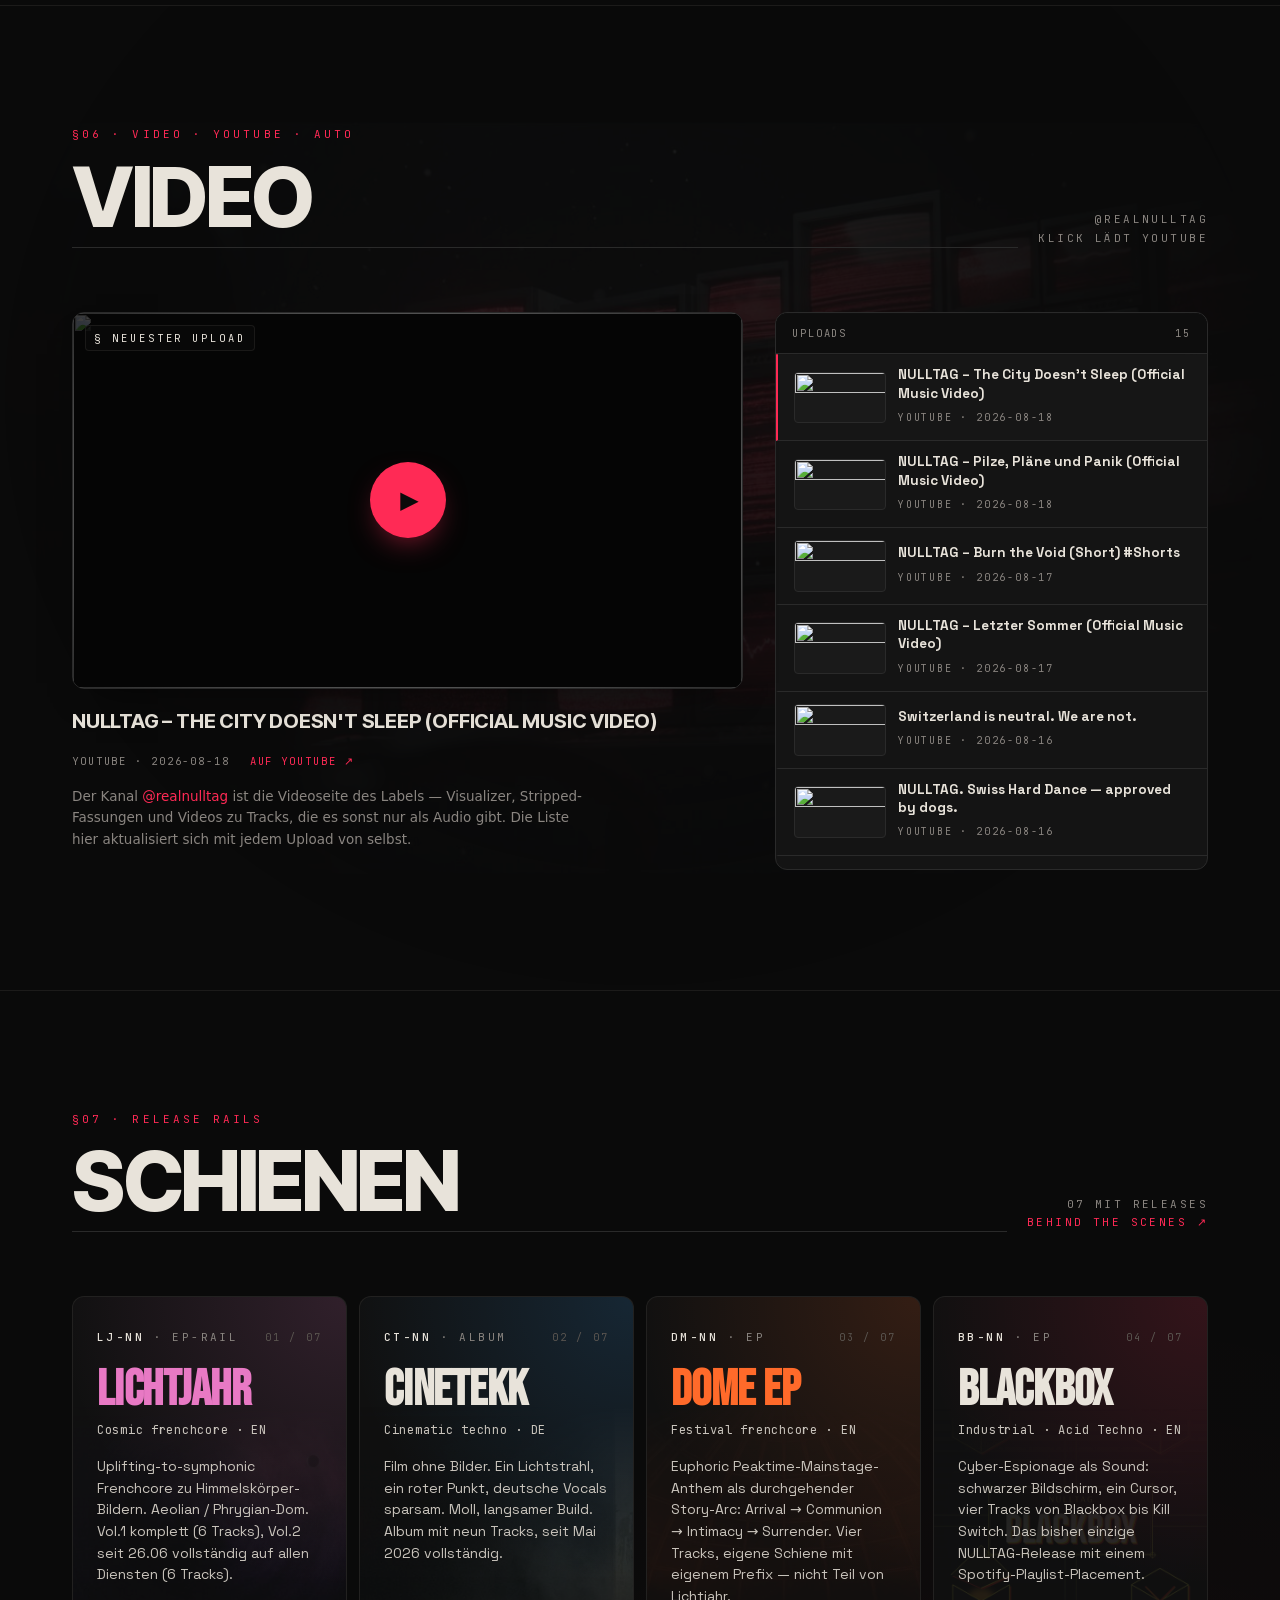
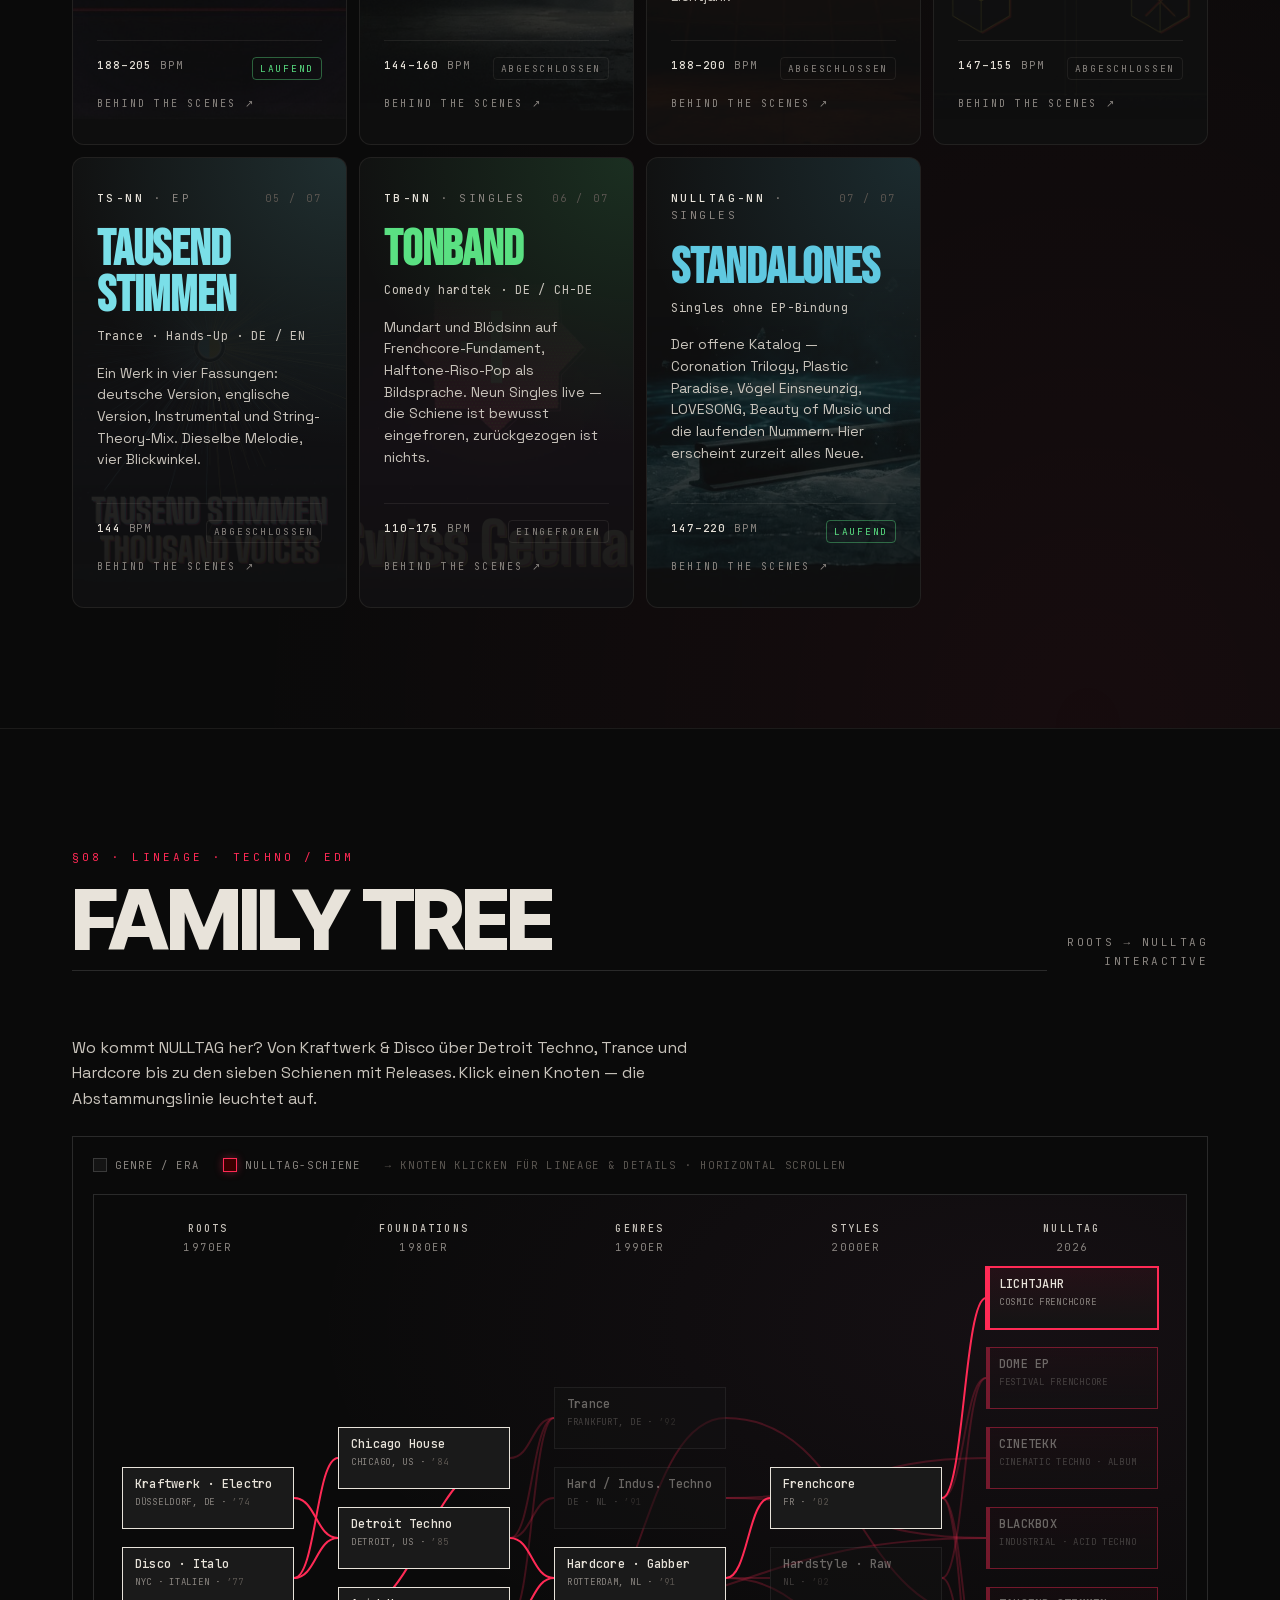
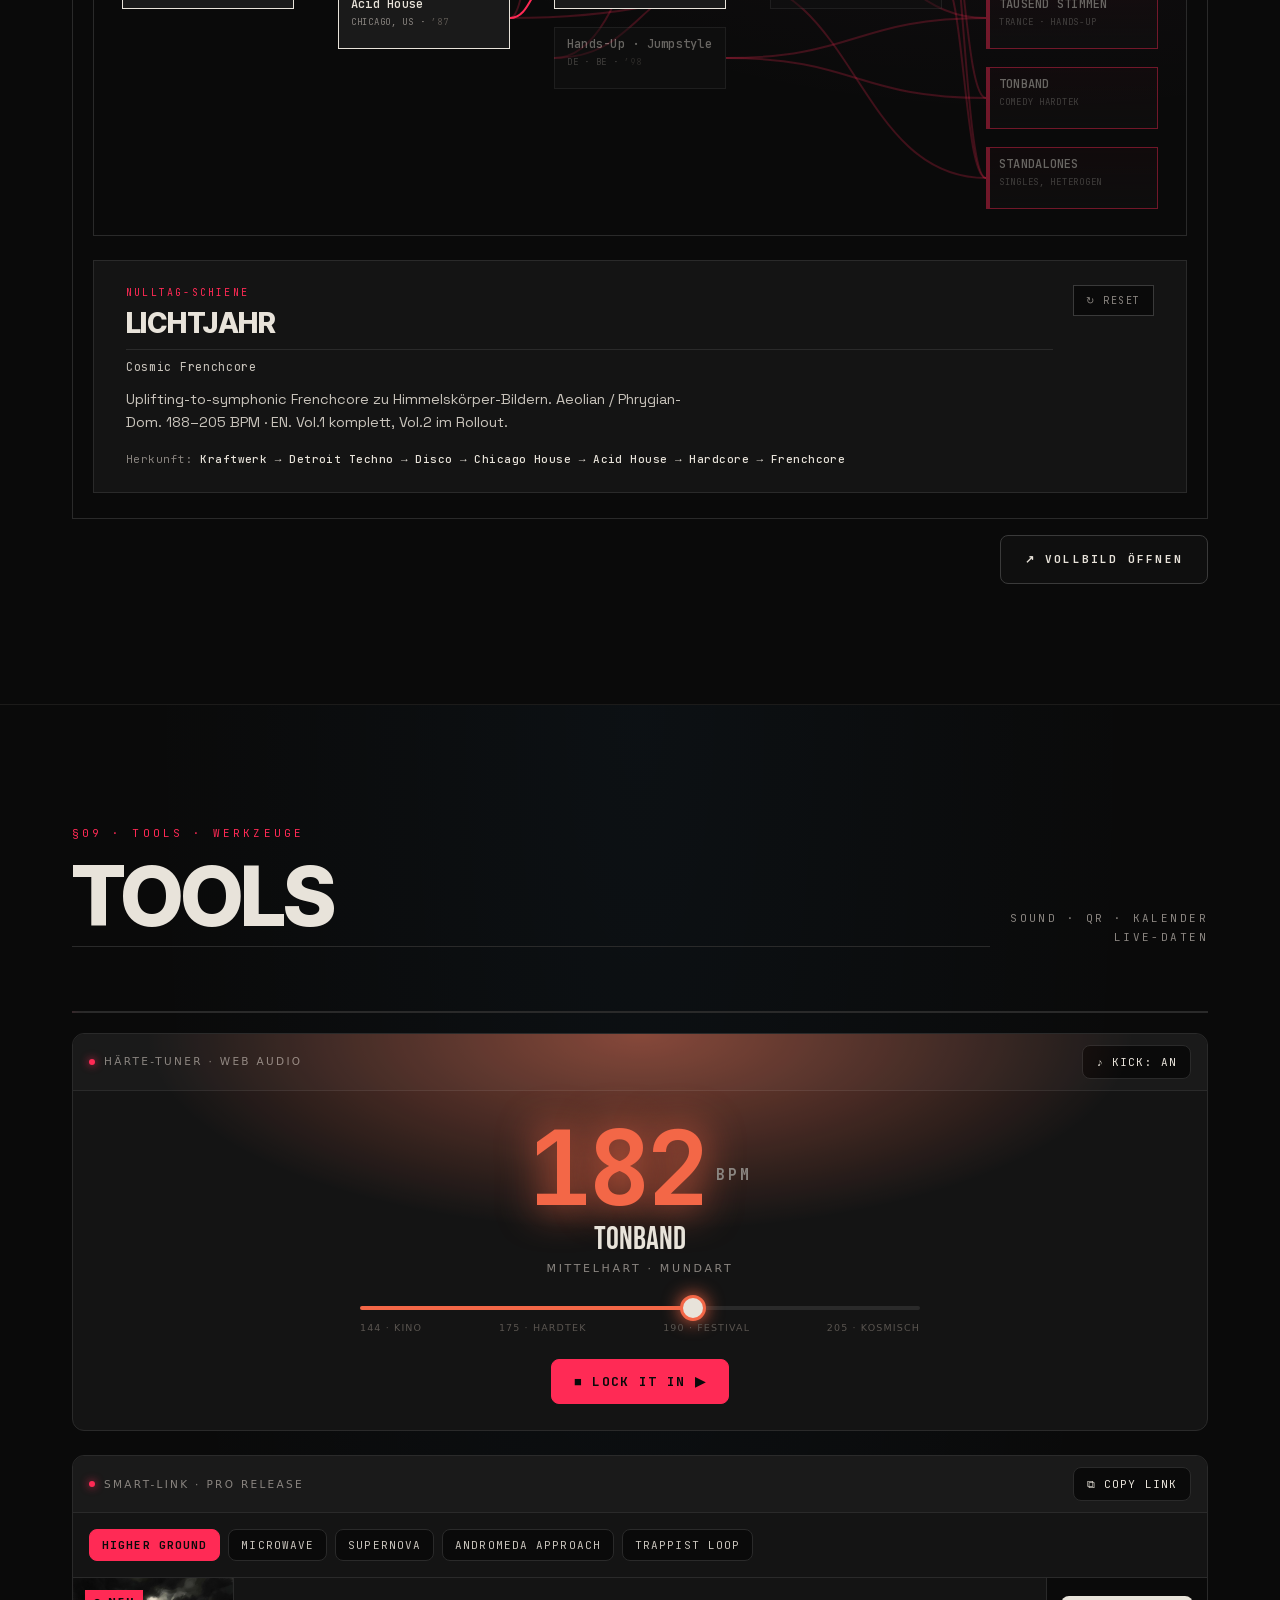
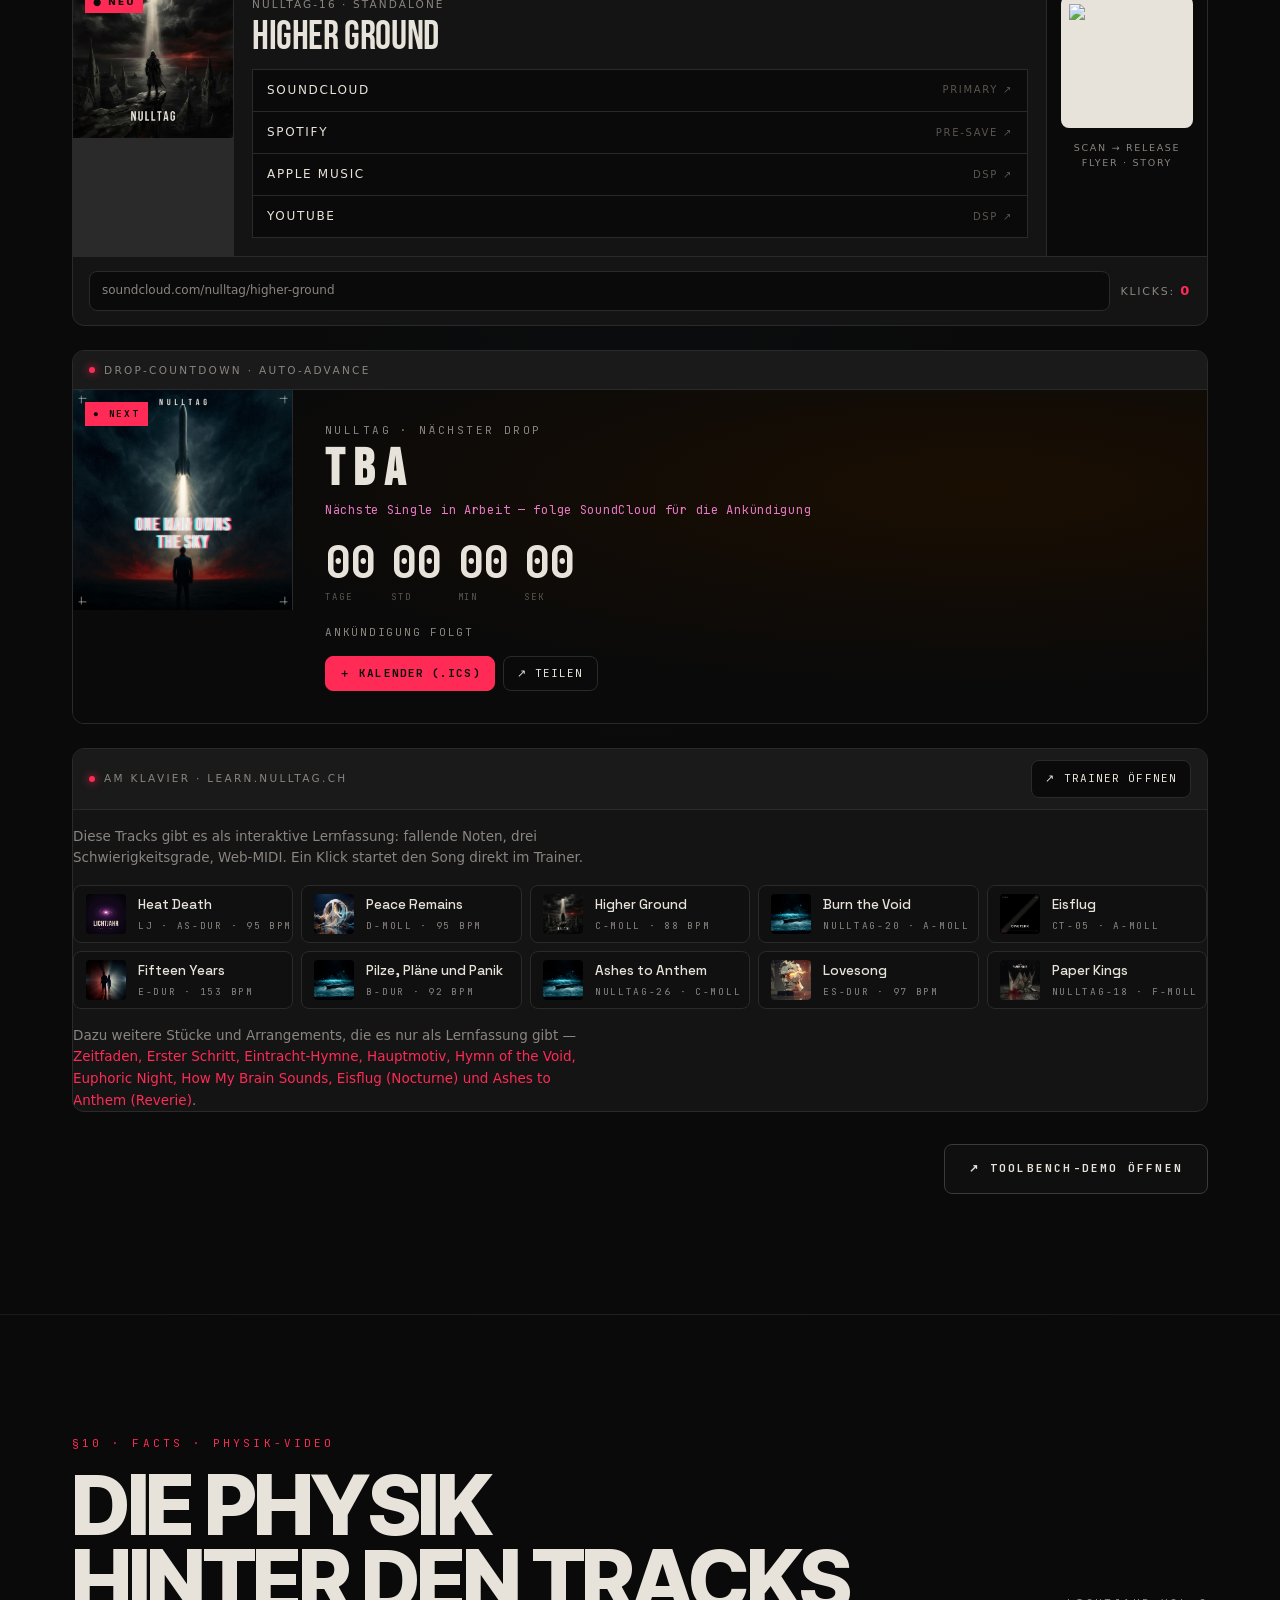
==== commit 9478b934: "Am Klavier: How My Brain Sounds und Ashes-Reverie in der Fussnote Die learn-only-Fussnote fuehrt jet" ====
--- a/index.html
+++ b/index.html
@@ -1203,9 +1203,10 @@
         <p class="learn__lead">Diese Tracks gibt es als interaktive Lernfassung: fallende Noten, drei
         Schwierigkeitsgrade, Web-MIDI. Ein Klick startet den Song direkt im Trainer.</p>
         <div class="learn__grid" id="learn-grid"></div>
-        <p class="learn__lead" style="margin-bottom:0">Dazu sieben Stücke, die es nur als Lernfassung gibt —
-        <a href="https://learn.nulltag.ch/" target="_blank" rel="noopener">Zeitfaden, Erster Schritt,
-        Eintracht-Hymne, Hauptmotiv, Hymn of the Void, Euphoric Night und Eisflug (Nocturne)</a>.</p>
+        <p class="learn__lead" style="margin-bottom:0">Dazu weitere Stücke und Arrangements, die es nur als
+        Lernfassung gibt — <a href="https://learn.nulltag.ch/" target="_blank" rel="noopener">Zeitfaden,
+        Erster Schritt, Eintracht-Hymne, Hauptmotiv, Hymn of the Void, Euphoric Night, How My Brain Sounds,
+        Eisflug (Nocturne) und Ashes to Anthem (Reverie)</a>.</p>
       </section>
 
       <div style="text-align:right; margin-top:var(--s-2);">
